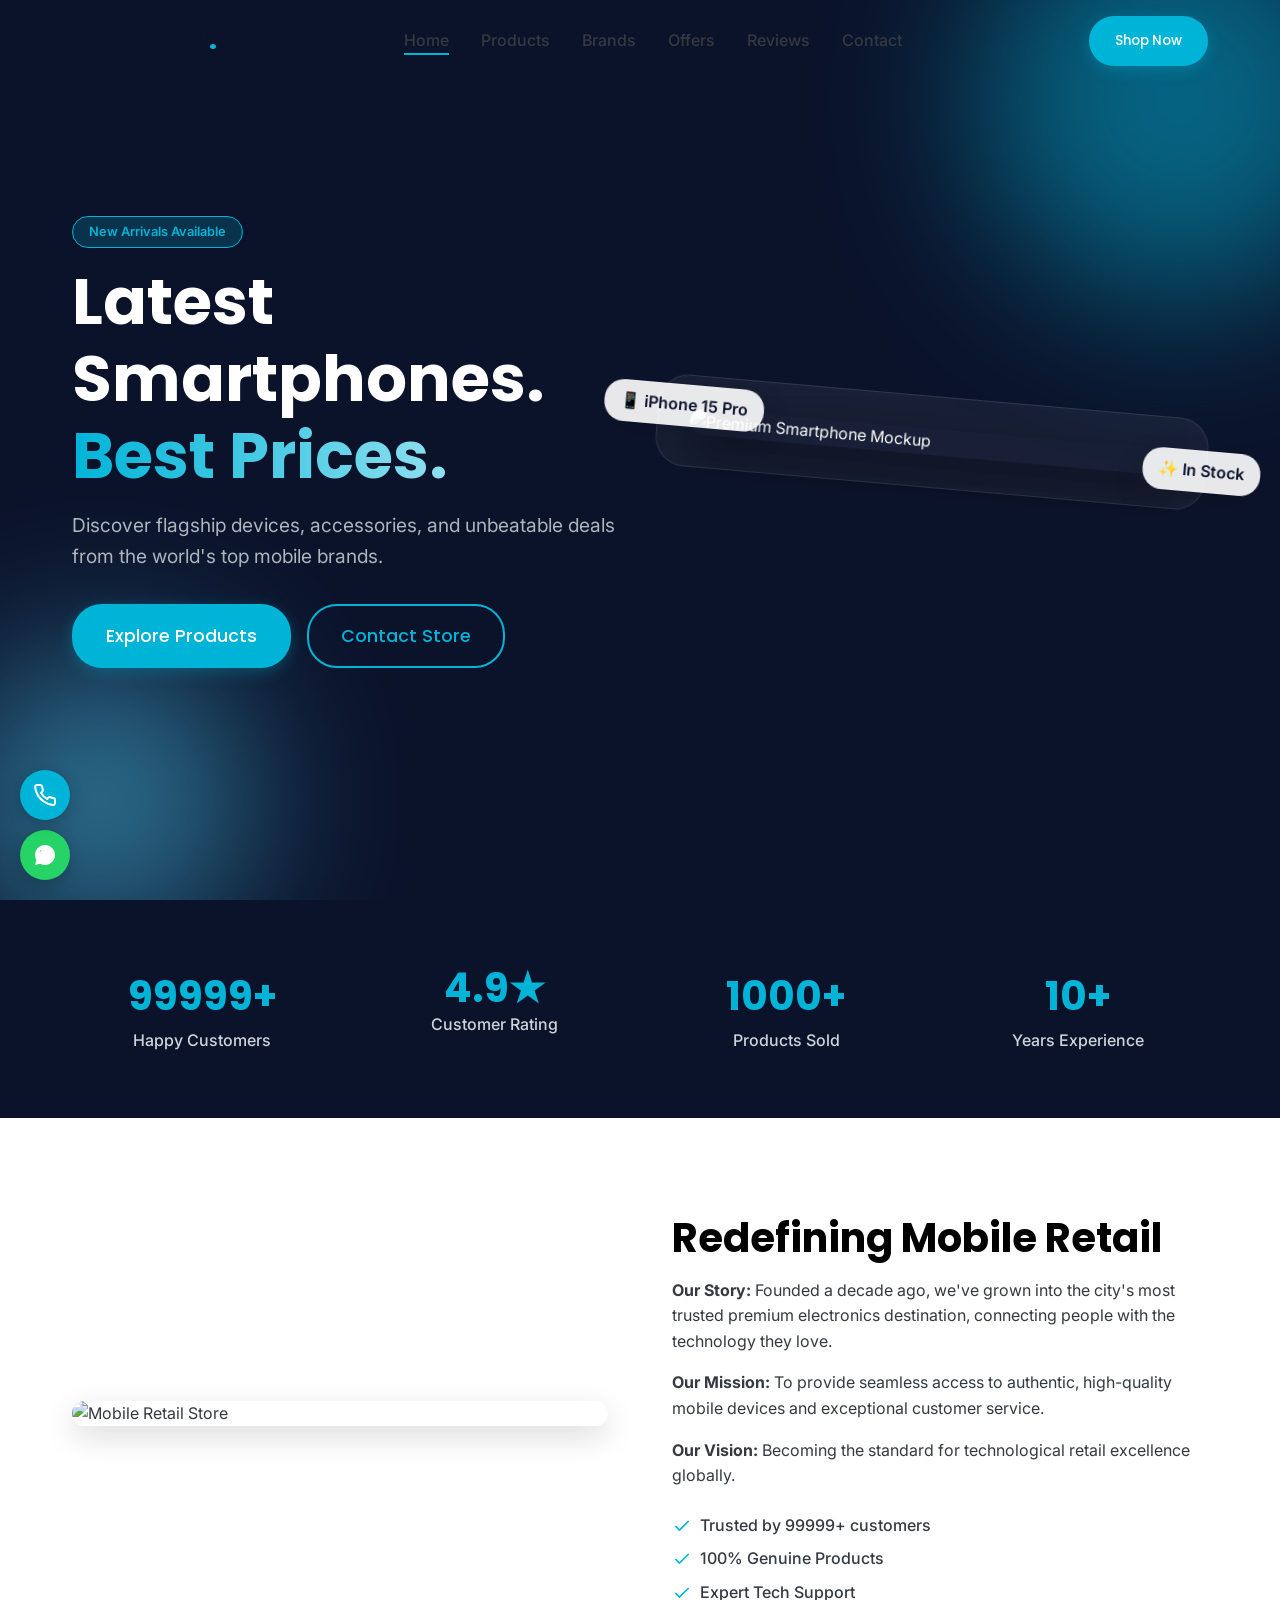
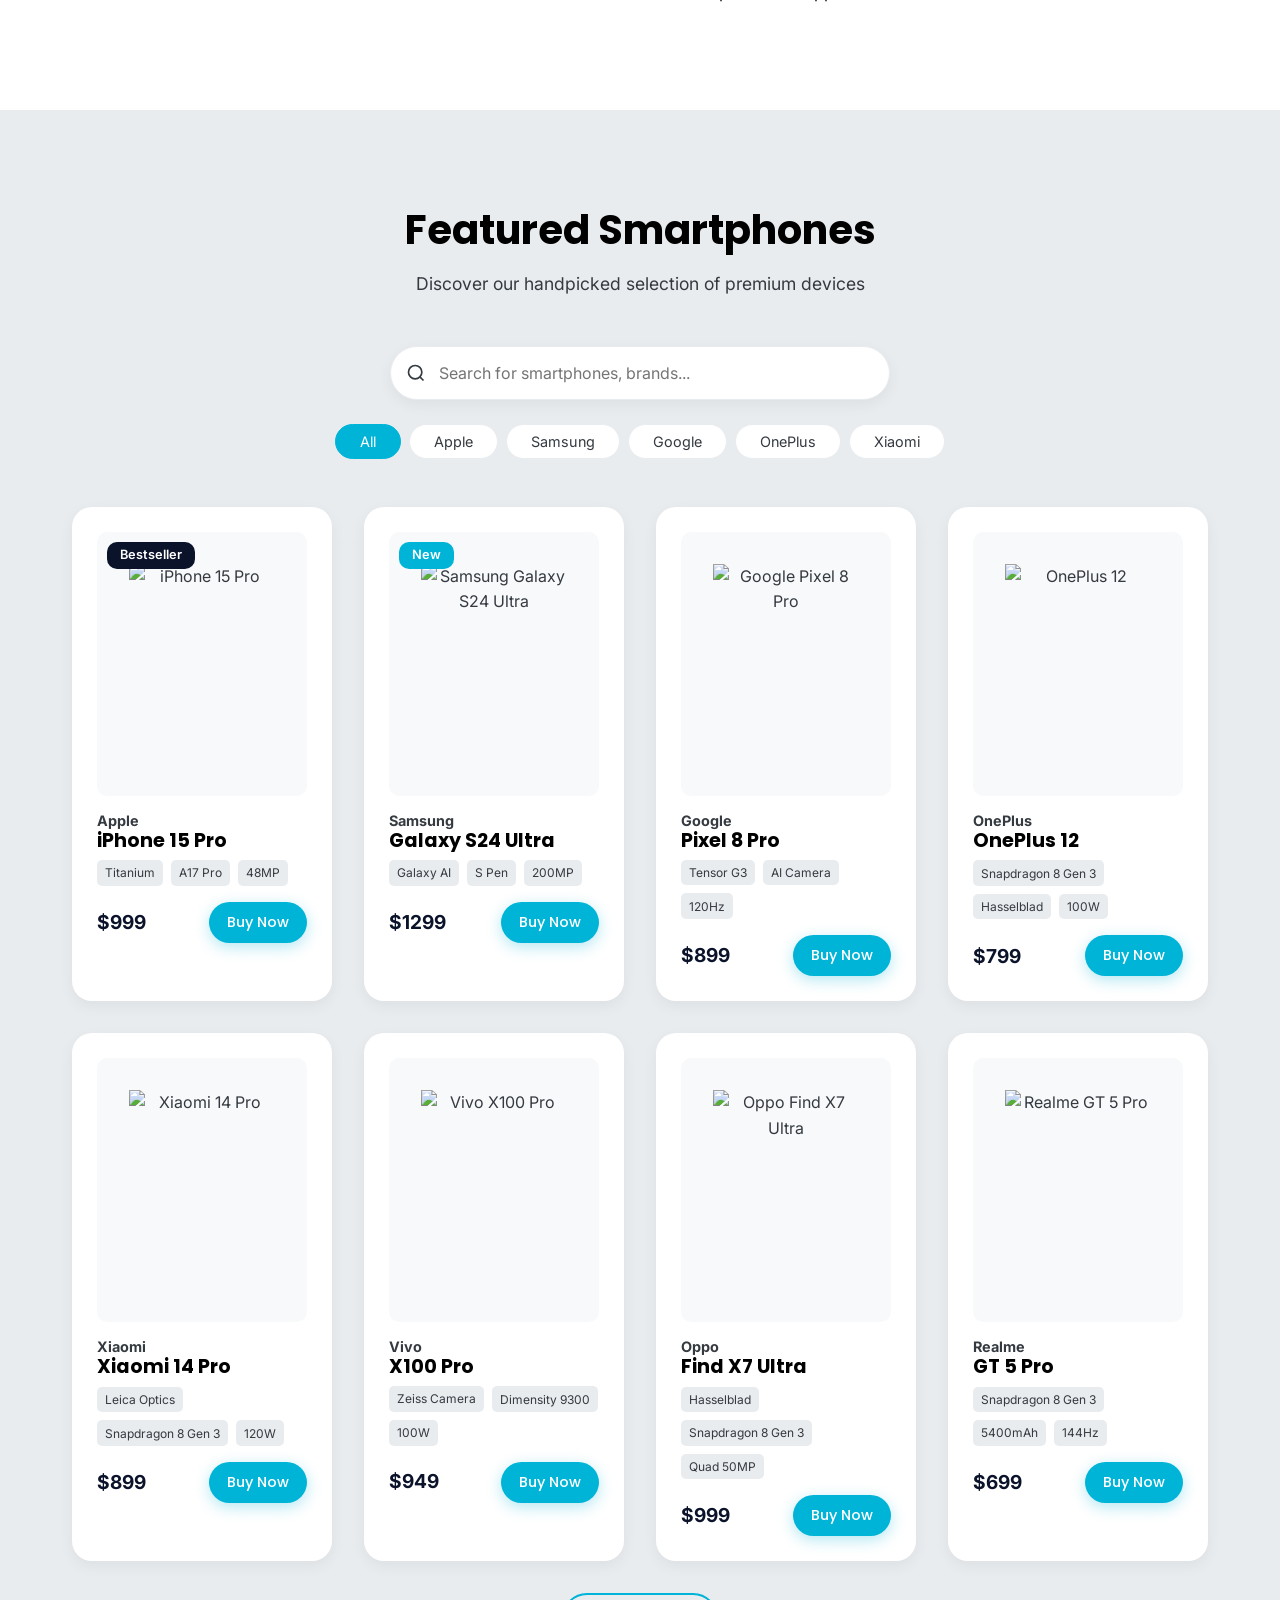
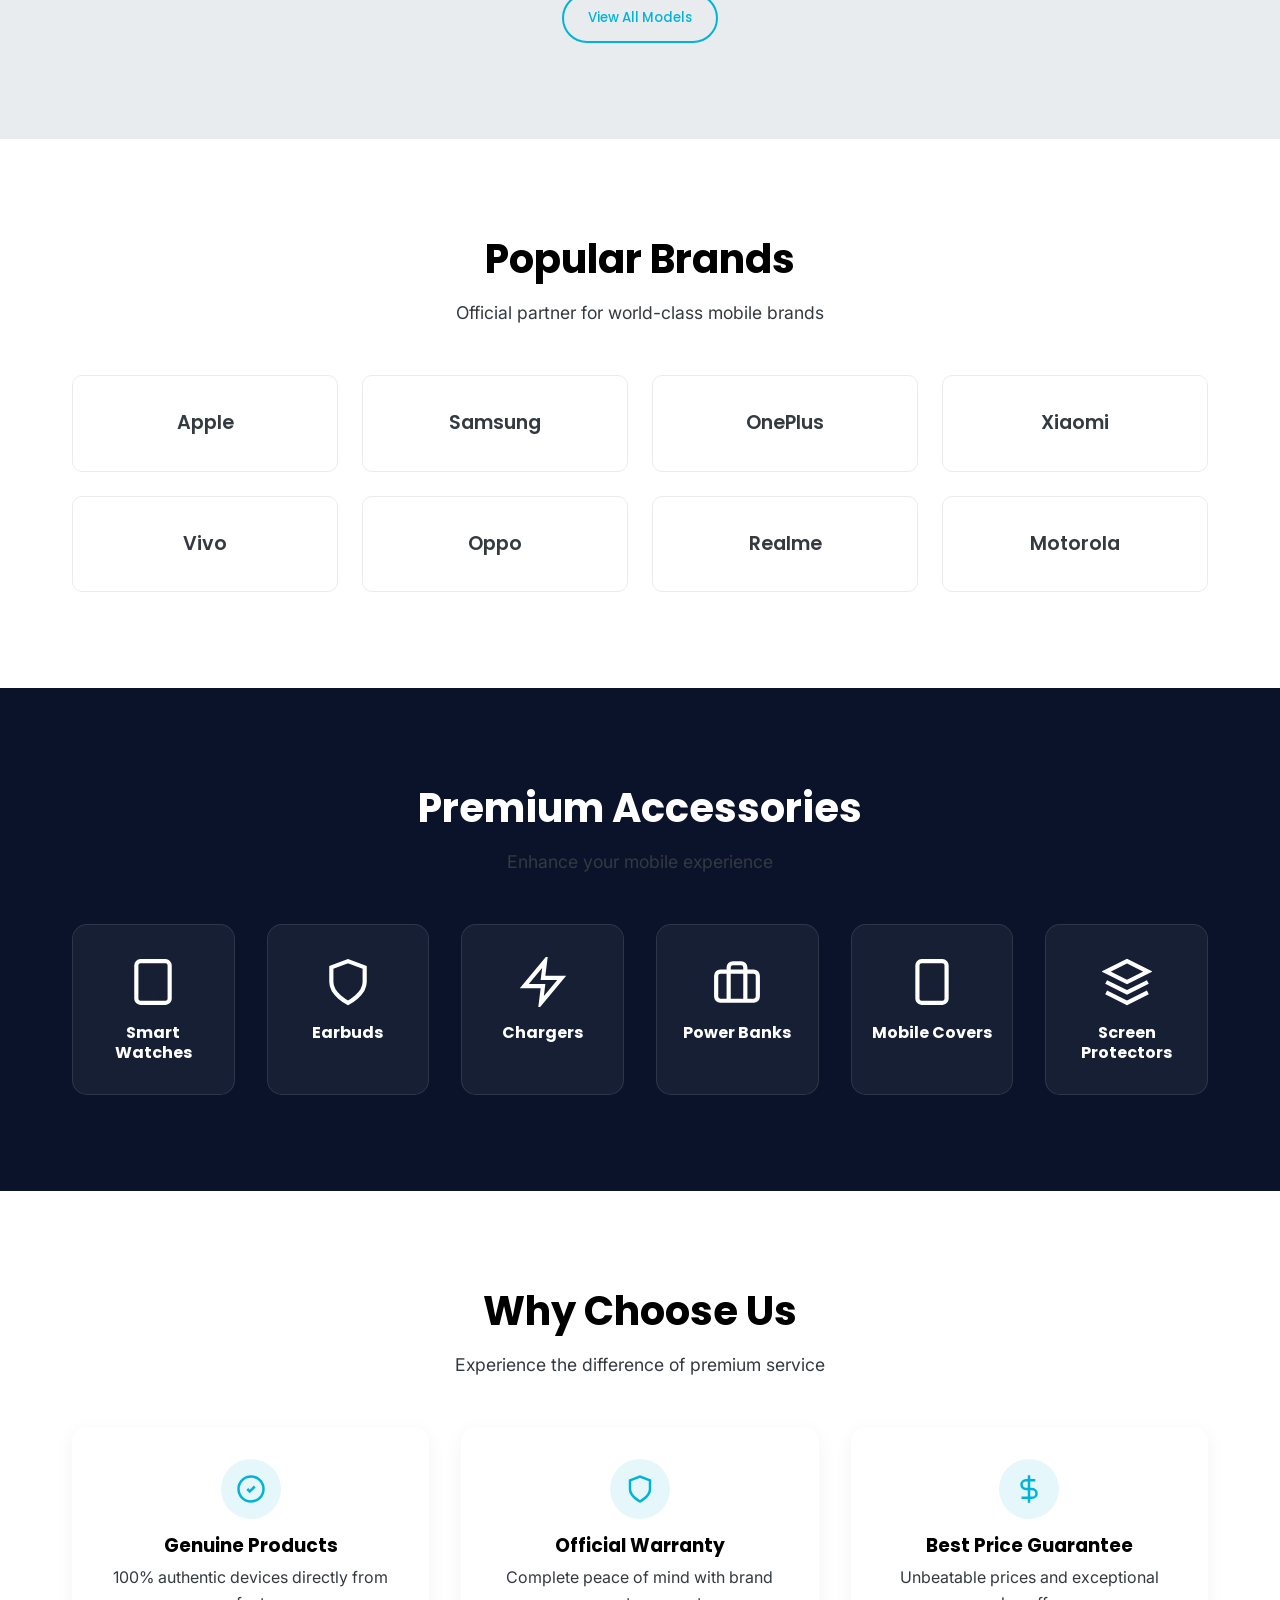
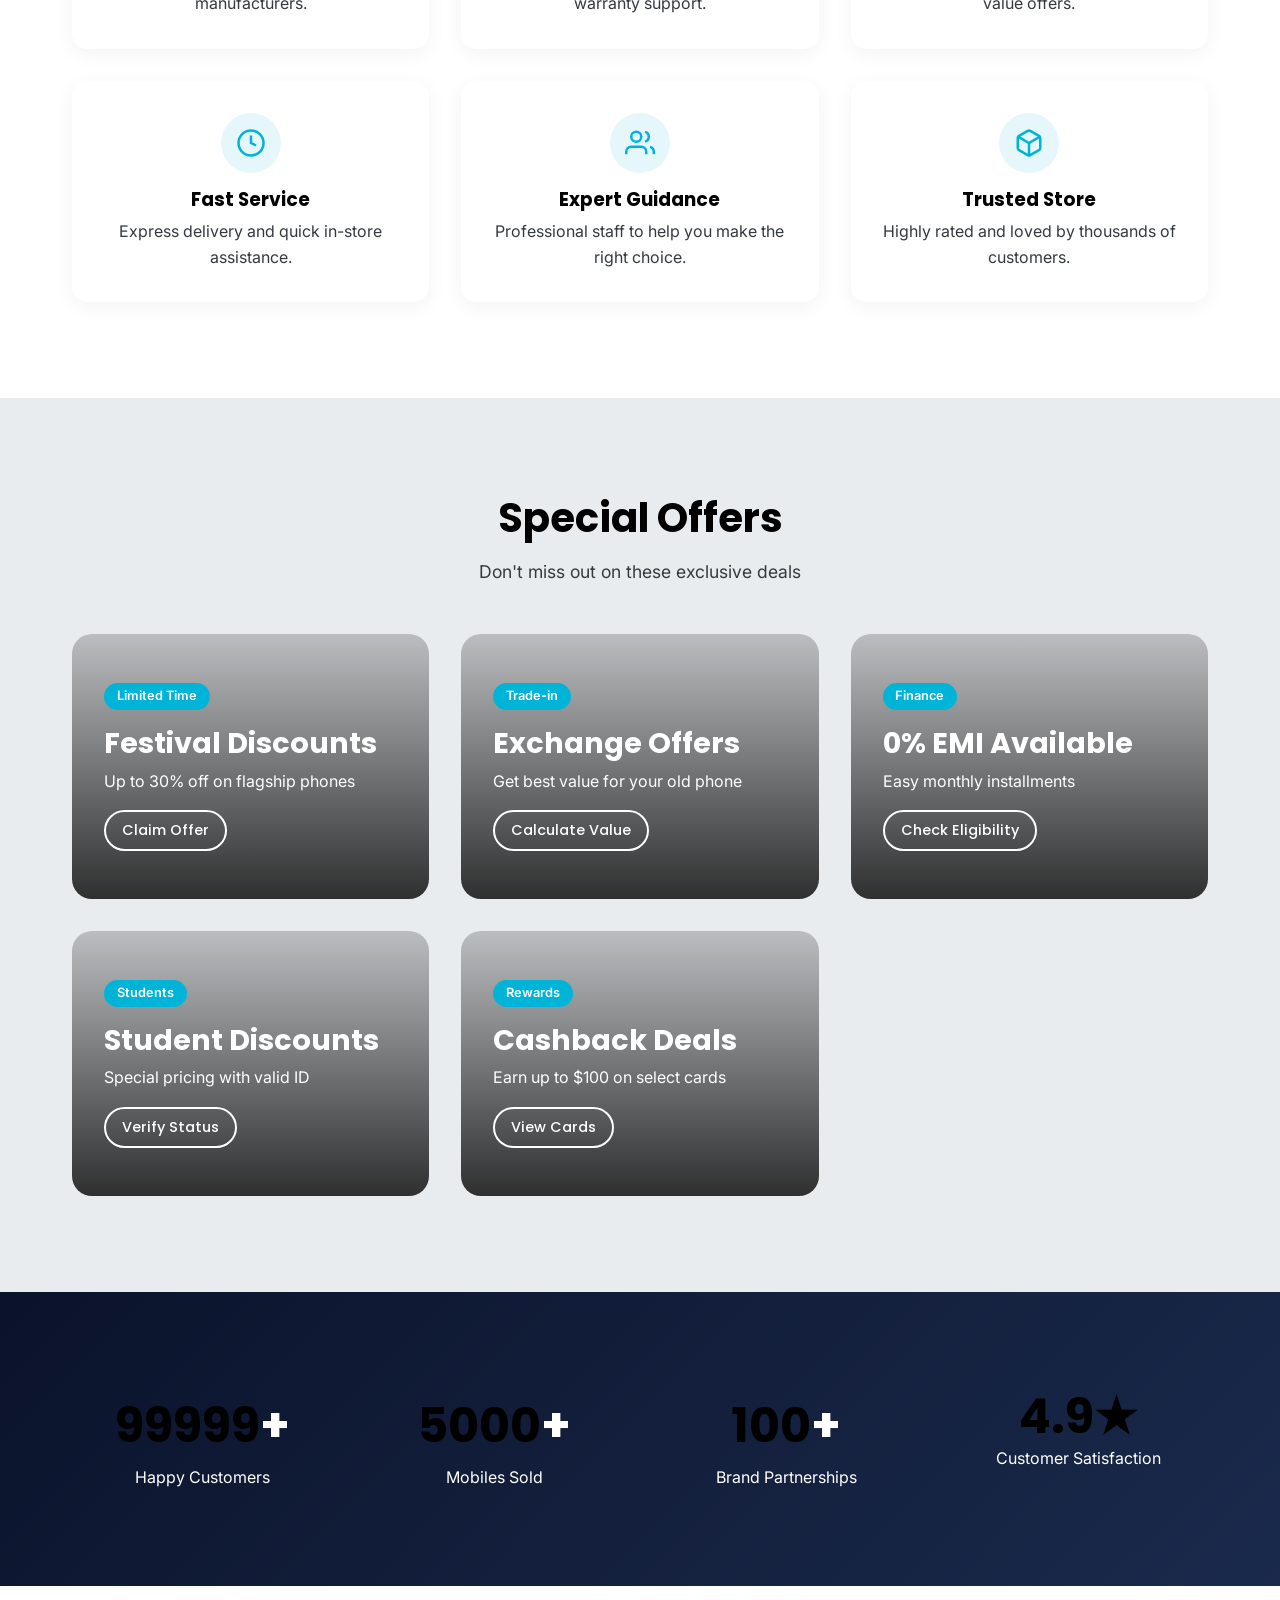
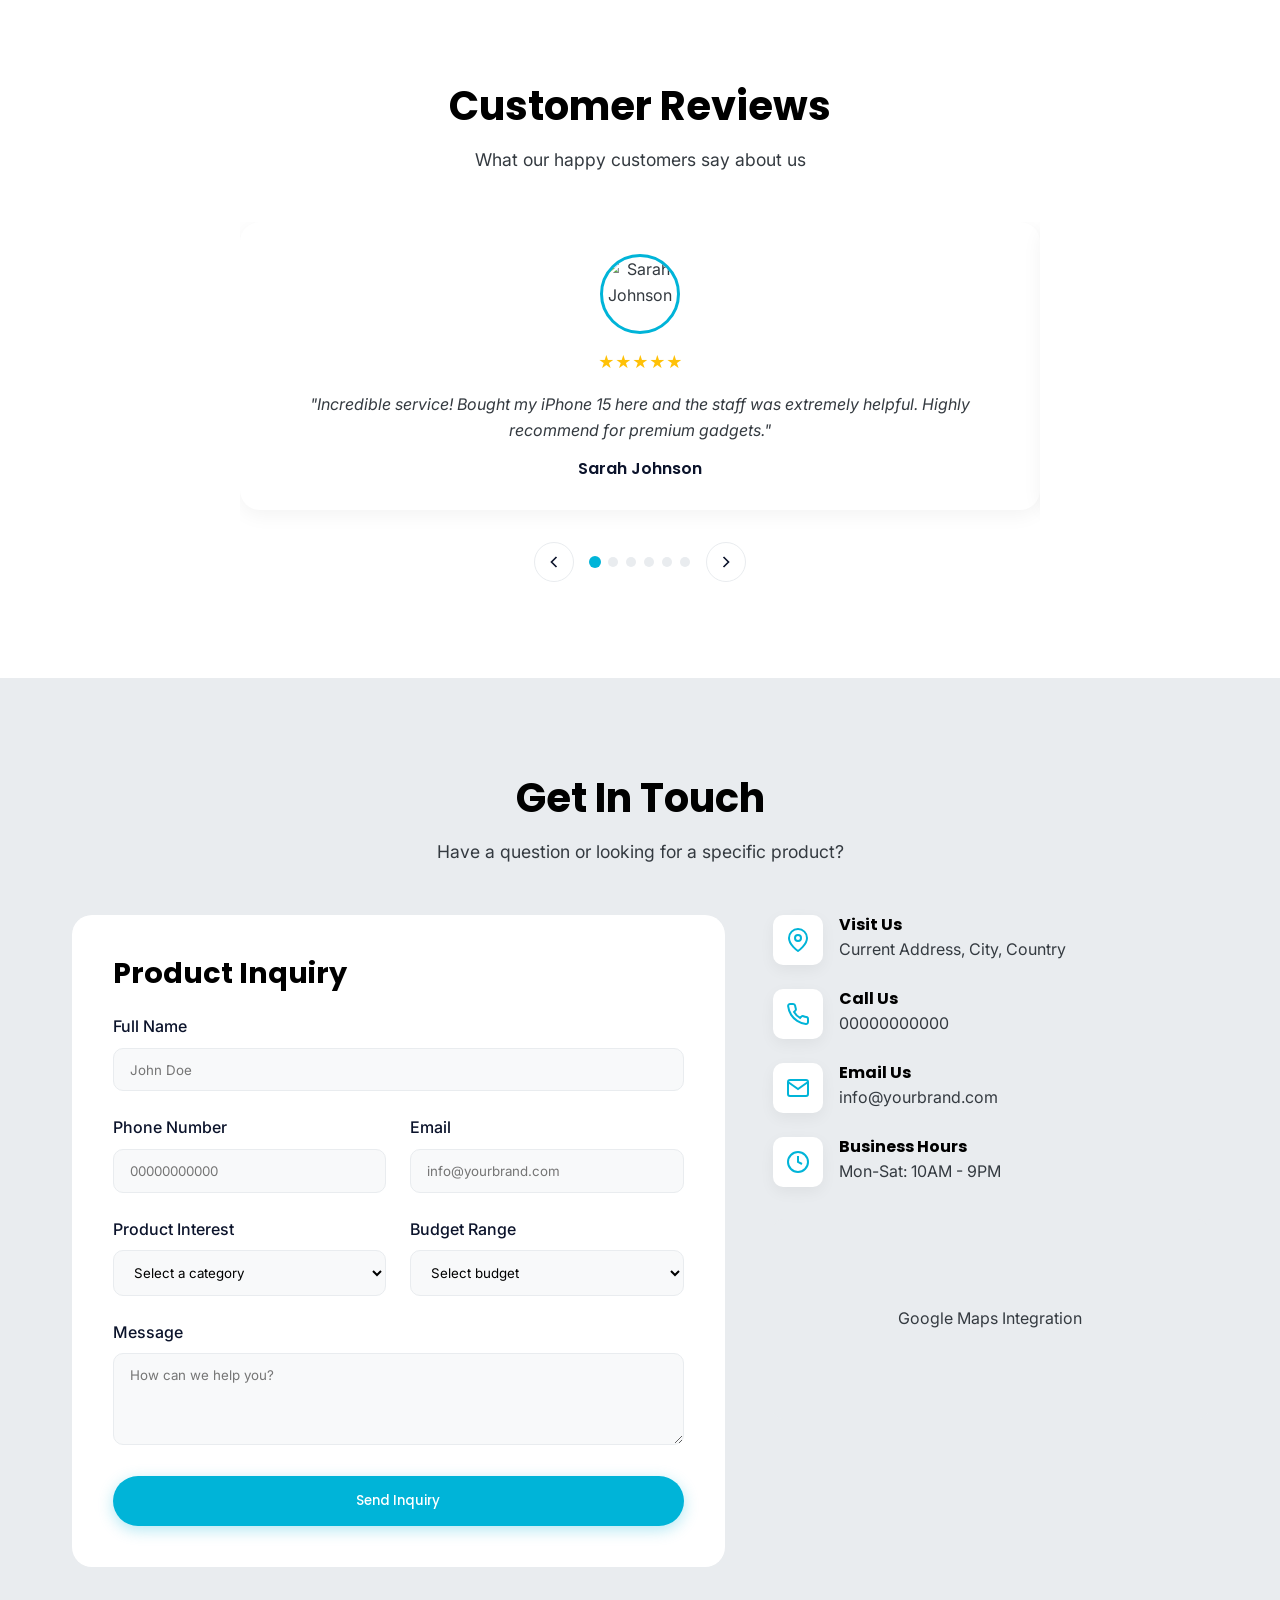
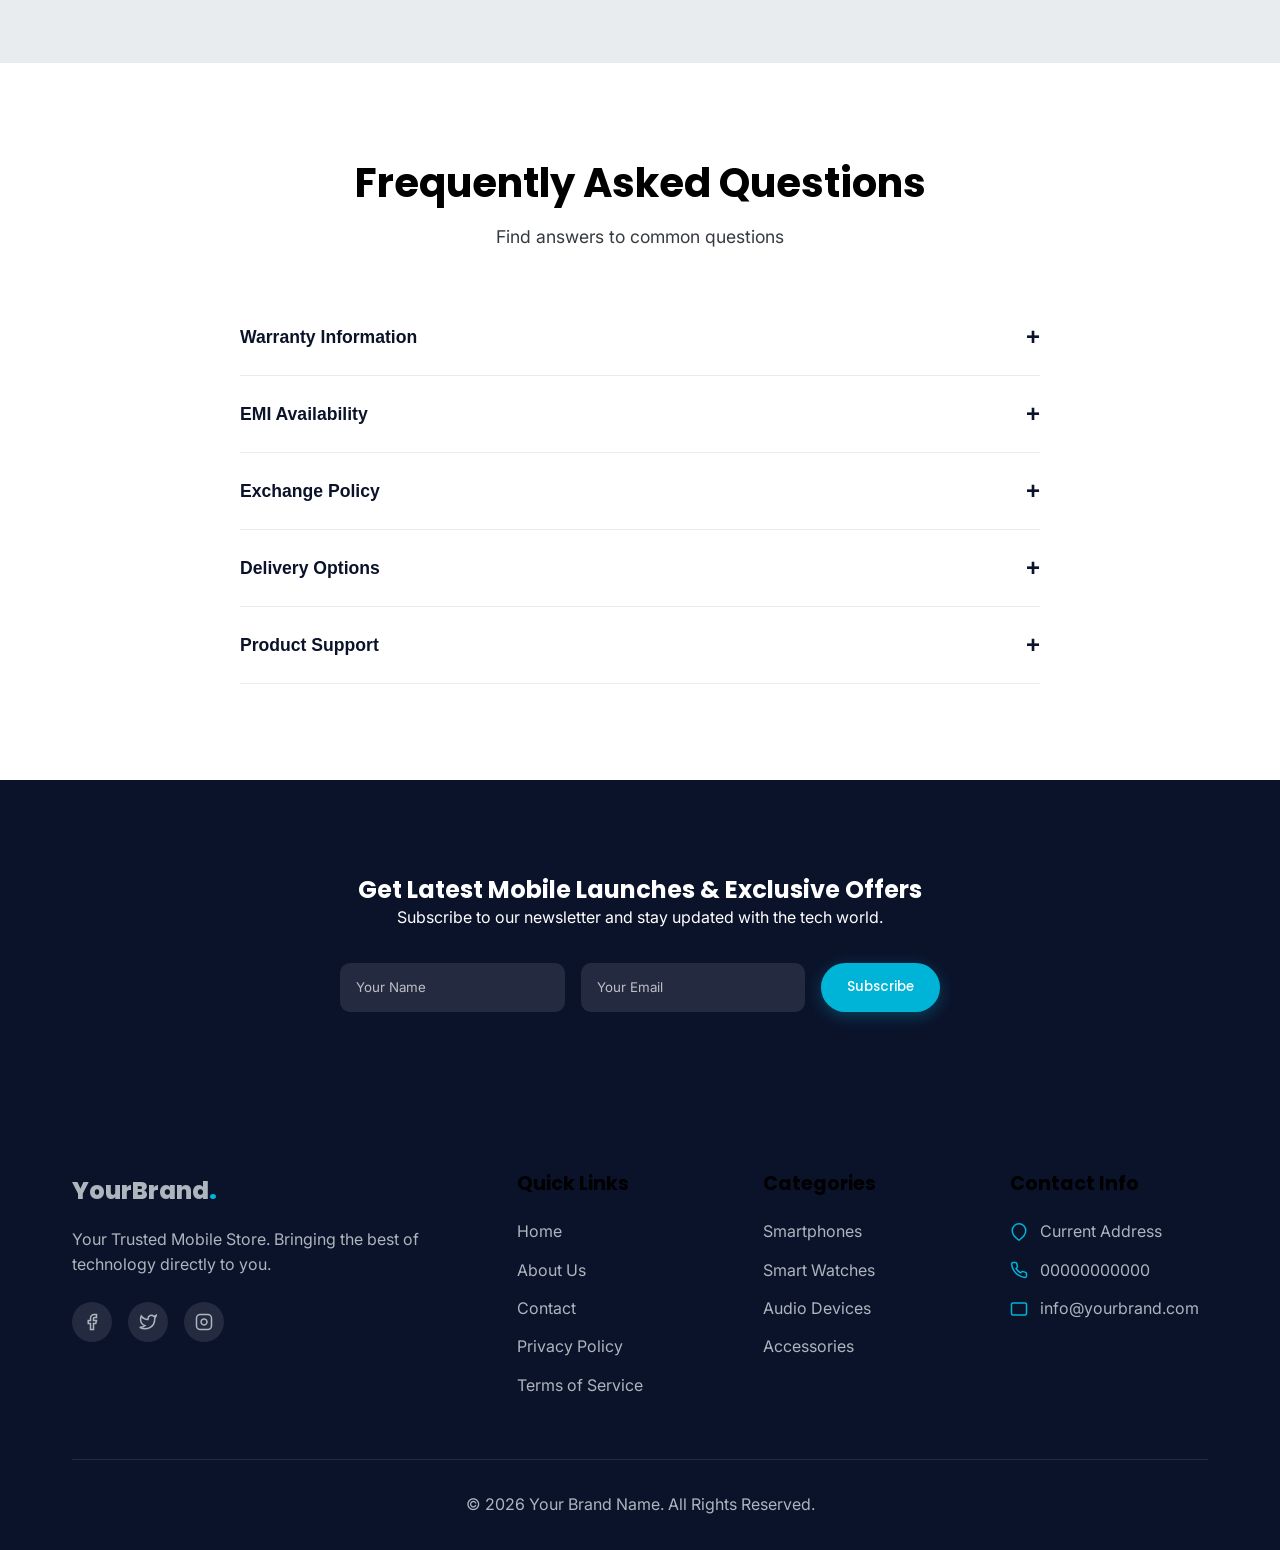
==== index.html @ 413c038c "feat: Add premium mobile shop landing page Created a fully responsive, premium-styled mobile shop la" ====
<!DOCTYPE html>
<html lang="en">
<head>
    <meta charset="UTF-8">
    <meta name="viewport" content="width=device-width, initial-scale=1.0">
    <title>Your Brand Name - Premium Mobile Shop</title>
    <meta name="description" content="Discover flagship devices, accessories, and unbeatable deals from the world's top mobile brands.">
    <link rel="preconnect" href="https://fonts.googleapis.com">
    <link rel="preconnect" href="https://fonts.gstatic.com" crossorigin>
    <link href="https://fonts.googleapis.com/css2?family=Inter:wght@300;400;500;600&family=Poppins:wght@400;500;600;700;800&display=swap" rel="stylesheet">
    <link rel="stylesheet" href="style.css">
</head>
<body>
    <!-- Loading Screen -->
    <div id="loading-screen" class="loading-screen">
        <div class="loader"></div>
        <h2>Your Brand Name</h2>
    </div>

    <!-- Scroll Progress Bar -->
    <div class="scroll-progress-container">
        <div id="scroll-progress" class="scroll-progress"></div>
    </div>

    <!-- Premium Navigation -->
    <header class="header" id="header">
        <nav class="navbar container">
            <a href="#" class="logo">YourBrand<span>.</span></a>
            <ul class="nav-links">
                <li><a href="#home" class="active">Home</a></li>
                <li><a href="#featured">Products</a></li>
                <li><a href="#brands">Brands</a></li>
                <li><a href="#offers">Offers</a></li>
                <li><a href="#reviews">Reviews</a></li>
                <li><a href="#contact">Contact</a></li>
            </ul>
            <div class="nav-actions">
                <button class="btn btn-primary" aria-label="Shop Now">Shop Now</button>
                <button class="mobile-menu-btn" aria-label="Toggle menu">
                    <svg width="24" height="24" viewBox="0 0 24 24" fill="none" stroke="currentColor" stroke-width="2"><line x1="3" y1="12" x2="21" y2="12"></line><line x1="3" y1="6" x2="21" y2="6"></line><line x1="3" y1="18" x2="21" y2="18"></line></svg>
                </button>
            </div>
        </nav>
    </header>

    <main>
        <!-- 2. Hero Section -->
        <section id="home" class="hero section">
            <div class="hero-bg">
                <div class="glow-element glow-1"></div>
                <div class="glow-element glow-2"></div>
            </div>
            <div class="container hero-container">
                <div class="hero-content reveal">
                    <span class="badge">New Arrivals Available</span>
                    <h1 class="hero-title">Latest Smartphones. <br><span class="text-gradient">Best Prices.</span></h1>
                    <p class="hero-subtitle">Discover flagship devices, accessories, and unbeatable deals from the world's top mobile brands.</p>
                    <div class="hero-buttons">
                        <a href="#featured" class="btn btn-primary btn-lg">Explore Products</a>
                        <a href="#contact" class="btn btn-outline btn-lg">Contact Store</a>
                    </div>
                </div>
                <div class="hero-image reveal delay-1">
                    <div class="glass-card mockup-card">
                        <img src="https://images.unsplash.com/photo-1511707171634-5f897ff02aa9?q=80&w=800&auto=format&fit=crop" alt="Premium Smartphone Mockup" class="mockup-img">
                        <div class="floating-badge badge-1">
                            <span>📱 iPhone 15 Pro</span>
                        </div>
                        <div class="floating-badge badge-2">
                            <span>✨ In Stock</span>
                        </div>
                    </div>
                </div>
            </div>
        </section>

        <!-- 3. Trust Section -->
        <section class="trust-section section bg-dark">
            <div class="container">
                <div class="trust-grid">
                    <div class="trust-item reveal">
                        <h3 class="counter" data-target="99999">0</h3><span>+</span>
                        <p>Happy Customers</p>
                    </div>
                    <div class="trust-item reveal delay-1">
                        <h3><span class="counter" data-target="4">0</span>.<span class="counter" data-target="9">0</span>★</h3>
                        <p>Customer Rating</p>
                    </div>
                    <div class="trust-item reveal delay-2">
                        <h3 class="counter" data-target="1000">0</h3><span>+</span>
                        <p>Products Sold</p>
                    </div>
                    <div class="trust-item reveal delay-3">
                        <h3 class="counter" data-target="10">0</h3><span>+</span>
                        <p>Years Experience</p>
                    </div>
                </div>
            </div>
        </section>

        <!-- 4. About Us Section -->
        <section id="about" class="about section">
            <div class="container about-container">
                <div class="about-image reveal">
                    <img src="https://images.unsplash.com/photo-1601784551446-20c9e07cdbc0?q=80&w=800&auto=format&fit=crop" alt="Mobile Retail Store" class="rounded-img shadow-lg">
                </div>
                <div class="about-content reveal delay-1">
                    <h2 class="section-title">Redefining Mobile Retail</h2>
                    <div class="about-text">
                        <p><strong>Our Story:</strong> Founded a decade ago, we've grown into the city's most trusted premium electronics destination, connecting people with the technology they love.</p>
                        <p><strong>Our Mission:</strong> To provide seamless access to authentic, high-quality mobile devices and exceptional customer service.</p>
                        <p><strong>Our Vision:</strong> Becoming the standard for technological retail excellence globally.</p>
                        <ul class="check-list">
                            <li><svg viewBox="0 0 24 24" fill="none" stroke="currentColor" stroke-width="2"><polyline points="20 6 9 17 4 12"></polyline></svg> Trusted by 99999+ customers</li>
                            <li><svg viewBox="0 0 24 24" fill="none" stroke="currentColor" stroke-width="2"><polyline points="20 6 9 17 4 12"></polyline></svg> 100% Genuine Products</li>
                            <li><svg viewBox="0 0 24 24" fill="none" stroke="currentColor" stroke-width="2"><polyline points="20 6 9 17 4 12"></polyline></svg> Expert Tech Support</li>
                        </ul>
                    </div>
                </div>
            </div>
        </section>

        <!-- 5. Featured Smartphones -->
        <section id="featured" class="featured section bg-light">
            <div class="container">
                <div class="section-header text-center reveal">
                    <h2 class="section-title">Featured Smartphones</h2>
                    <p class="section-subtitle">Discover our handpicked selection of premium devices</p>
                </div>

                <!-- Product Search and Filter UI -->
                <div class="product-controls reveal delay-1">
                    <div class="search-bar">
                        <input type="text" id="productSearch" placeholder="Search for smartphones, brands...">
                        <svg viewBox="0 0 24 24" fill="none" stroke="currentColor" stroke-width="2"><circle cx="11" cy="11" r="8"></circle><line x1="21" y1="21" x2="16.65" y2="16.65"></line></svg>
                    </div>
                    <div class="filter-ui">
                        <button class="filter-btn active" data-filter="all">All</button>
                        <button class="filter-btn" data-filter="apple">Apple</button>
                        <button class="filter-btn" data-filter="samsung">Samsung</button>
                        <button class="filter-btn" data-filter="google">Google</button>
                        <button class="filter-btn" data-filter="oneplus">OnePlus</button>
                        <button class="filter-btn" data-filter="xiaomi">Xiaomi</button>
                    </div>
                </div>

                <div class="product-grid" id="productGrid">
                    <!-- Product Card 1 -->
                    <div class="product-card glassmorphism reveal" data-brand="apple">
                        <div class="product-img-wrapper">
                            <img src="https://images.unsplash.com/photo-1632661674596-df8be070a5c5?q=80&w=400&auto=format&fit=crop" alt="iPhone 15 Pro" class="product-img">
                            <span class="product-badge">Bestseller</span>
                            <div class="product-actions">
                                <button class="btn-icon quick-view-btn" aria-label="Quick view" data-id="1">
                                    <svg viewBox="0 0 24 24" fill="none" stroke="currentColor" stroke-width="2"><circle cx="12" cy="12" r="10"></circle><path d="M12 16v-4"></path><path d="M12 8h.01"></path></svg>
                                </button>
                            </div>
                        </div>
                        <div class="product-info">
                            <h3 class="product-brand">Apple</h3>
                            <h4 class="product-name">iPhone 15 Pro</h4>
                            <div class="product-features">
                                <span>Titanium</span>
                                <span>A17 Pro</span>
                                <span>48MP</span>
                            </div>
                            <div class="product-price-row">
                                <span class="product-price">$999</span>
                                <button class="btn btn-sm btn-primary">Buy Now</button>
                            </div>
                        </div>
                    </div>
                    <!-- Product Card 2 -->
                    <div class="product-card glassmorphism reveal delay-1" data-brand="samsung">
                        <div class="product-img-wrapper">
                            <img src="https://images.unsplash.com/photo-1610945415295-d9bbf067e59c?q=80&w=400&auto=format&fit=crop" alt="Samsung Galaxy S24 Ultra" class="product-img">
                            <span class="product-badge text-accent">New</span>
                            <div class="product-actions">
                                <button class="btn-icon quick-view-btn" aria-label="Quick view" data-id="2">
                                    <svg viewBox="0 0 24 24" fill="none" stroke="currentColor" stroke-width="2"><circle cx="12" cy="12" r="10"></circle><path d="M12 16v-4"></path><path d="M12 8h.01"></path></svg>
                                </button>
                            </div>
                        </div>
                        <div class="product-info">
                            <h3 class="product-brand">Samsung</h3>
                            <h4 class="product-name">Galaxy S24 Ultra</h4>
                            <div class="product-features">
                                <span>Galaxy AI</span>
                                <span>S Pen</span>
                                <span>200MP</span>
                            </div>
                            <div class="product-price-row">
                                <span class="product-price">$1299</span>
                                <button class="btn btn-sm btn-primary">Buy Now</button>
                            </div>
                        </div>
                    </div>
                    <!-- Product Card 3 -->
                    <div class="product-card glassmorphism reveal delay-2" data-brand="google">
                        <div class="product-img-wrapper">
                            <img src="https://images.unsplash.com/photo-1598327105666-5b89351cb31b?q=80&w=400&auto=format&fit=crop" alt="Google Pixel 8 Pro" class="product-img">
                            <div class="product-actions">
                                <button class="btn-icon quick-view-btn" aria-label="Quick view" data-id="3">
                                    <svg viewBox="0 0 24 24" fill="none" stroke="currentColor" stroke-width="2"><circle cx="12" cy="12" r="10"></circle><path d="M12 16v-4"></path><path d="M12 8h.01"></path></svg>
                                </button>
                            </div>
                        </div>
                        <div class="product-info">
                            <h3 class="product-brand">Google</h3>
                            <h4 class="product-name">Pixel 8 Pro</h4>
                            <div class="product-features">
                                <span>Tensor G3</span>
                                <span>AI Camera</span>
                                <span>120Hz</span>
                            </div>
                            <div class="product-price-row">
                                <span class="product-price">$899</span>
                                <button class="btn btn-sm btn-primary">Buy Now</button>
                            </div>
                        </div>
                    </div>
                    <!-- Product Card 4 -->
                    <div class="product-card glassmorphism reveal delay-3" data-brand="oneplus">
                        <div class="product-img-wrapper">
                            <img src="https://images.unsplash.com/photo-1533228876829-65c94e7b5025?q=80&w=400&auto=format&fit=crop" alt="OnePlus 12" class="product-img">
                            <div class="product-actions">
                                <button class="btn-icon quick-view-btn" aria-label="Quick view" data-id="4">
                                    <svg viewBox="0 0 24 24" fill="none" stroke="currentColor" stroke-width="2"><circle cx="12" cy="12" r="10"></circle><path d="M12 16v-4"></path><path d="M12 8h.01"></path></svg>
                                </button>
                            </div>
                        </div>
                        <div class="product-info">
                            <h3 class="product-brand">OnePlus</h3>
                            <h4 class="product-name">OnePlus 12</h4>
                            <div class="product-features">
                                <span>Snapdragon 8 Gen 3</span>
                                <span>Hasselblad</span>
                                <span>100W</span>
                            </div>
                            <div class="product-price-row">
                                <span class="product-price">$799</span>
                                <button class="btn btn-sm btn-primary">Buy Now</button>
                            </div>
                        </div>
                    </div>
                    <!-- Product Card 5 -->
                    <div class="product-card glassmorphism reveal delay-1" data-brand="xiaomi">
                        <div class="product-img-wrapper">
                            <img src="https://images.unsplash.com/photo-1598327105666-5b89351cb31b?q=80&w=400&auto=format&fit=crop" alt="Xiaomi 14 Pro" class="product-img">
                            <div class="product-actions">
                                <button class="btn-icon quick-view-btn" aria-label="Quick view" data-id="5">
                                    <svg viewBox="0 0 24 24" fill="none" stroke="currentColor" stroke-width="2"><circle cx="12" cy="12" r="10"></circle><path d="M12 16v-4"></path><path d="M12 8h.01"></path></svg>
                                </button>
                            </div>
                        </div>
                        <div class="product-info">
                            <h3 class="product-brand">Xiaomi</h3>
                            <h4 class="product-name">Xiaomi 14 Pro</h4>
                            <div class="product-features">
                                <span>Leica Optics</span>
                                <span>Snapdragon 8 Gen 3</span>
                                <span>120W</span>
                            </div>
                            <div class="product-price-row">
                                <span class="product-price">$899</span>
                                <button class="btn btn-sm btn-primary">Buy Now</button>
                            </div>
                        </div>
                    </div>
                    <!-- Product Card 6 -->
                    <div class="product-card glassmorphism reveal delay-2" data-brand="vivo">
                        <div class="product-img-wrapper">
                            <img src="https://images.unsplash.com/photo-1533228876829-65c94e7b5025?q=80&w=400&auto=format&fit=crop" alt="Vivo X100 Pro" class="product-img">
                            <div class="product-actions">
                                <button class="btn-icon quick-view-btn" aria-label="Quick view" data-id="6">
                                    <svg viewBox="0 0 24 24" fill="none" stroke="currentColor" stroke-width="2"><circle cx="12" cy="12" r="10"></circle><path d="M12 16v-4"></path><path d="M12 8h.01"></path></svg>
                                </button>
                            </div>
                        </div>
                        <div class="product-info">
                            <h3 class="product-brand">Vivo</h3>
                            <h4 class="product-name">X100 Pro</h4>
                            <div class="product-features">
                                <span>Zeiss Camera</span>
                                <span>Dimensity 9300</span>
                                <span>100W</span>
                            </div>
                            <div class="product-price-row">
                                <span class="product-price">$949</span>
                                <button class="btn btn-sm btn-primary">Buy Now</button>
                            </div>
                        </div>
                    </div>
                    <!-- Product Card 7 -->
                    <div class="product-card glassmorphism reveal delay-3" data-brand="oppo">
                        <div class="product-img-wrapper">
                            <img src="https://images.unsplash.com/photo-1610945415295-d9bbf067e59c?q=80&w=400&auto=format&fit=crop" alt="Oppo Find X7 Ultra" class="product-img">
                            <div class="product-actions">
                                <button class="btn-icon quick-view-btn" aria-label="Quick view" data-id="7">
                                    <svg viewBox="0 0 24 24" fill="none" stroke="currentColor" stroke-width="2"><circle cx="12" cy="12" r="10"></circle><path d="M12 16v-4"></path><path d="M12 8h.01"></path></svg>
                                </button>
                            </div>
                        </div>
                        <div class="product-info">
                            <h3 class="product-brand">Oppo</h3>
                            <h4 class="product-name">Find X7 Ultra</h4>
                            <div class="product-features">
                                <span>Hasselblad</span>
                                <span>Snapdragon 8 Gen 3</span>
                                <span>Quad 50MP</span>
                            </div>
                            <div class="product-price-row">
                                <span class="product-price">$999</span>
                                <button class="btn btn-sm btn-primary">Buy Now</button>
                            </div>
                        </div>
                    </div>
                    <!-- Product Card 8 -->
                    <div class="product-card glassmorphism reveal" data-brand="realme">
                        <div class="product-img-wrapper">
                            <img src="https://images.unsplash.com/photo-1632661674596-df8be070a5c5?q=80&w=400&auto=format&fit=crop" alt="Realme GT 5 Pro" class="product-img">
                            <div class="product-actions">
                                <button class="btn-icon quick-view-btn" aria-label="Quick view" data-id="8">
                                    <svg viewBox="0 0 24 24" fill="none" stroke="currentColor" stroke-width="2"><circle cx="12" cy="12" r="10"></circle><path d="M12 16v-4"></path><path d="M12 8h.01"></path></svg>
                                </button>
                            </div>
                        </div>
                        <div class="product-info">
                            <h3 class="product-brand">Realme</h3>
                            <h4 class="product-name">GT 5 Pro</h4>
                            <div class="product-features">
                                <span>Snapdragon 8 Gen 3</span>
                                <span>5400mAh</span>
                                <span>144Hz</span>
                            </div>
                            <div class="product-price-row">
                                <span class="product-price">$699</span>
                                <button class="btn btn-sm btn-primary">Buy Now</button>
                            </div>
                        </div>
                    </div>
                </div>
                <div class="text-center mt-4 reveal">
                    <button class="btn btn-outline">View All Models</button>
                </div>
            </div>
        </section>

        <!-- 6. Popular Brands Section -->
        <section id="brands" class="brands section">
            <div class="container">
                <div class="section-header text-center reveal">
                    <h2 class="section-title">Popular Brands</h2>
                    <p class="section-subtitle">Official partner for world-class mobile brands</p>
                </div>
                <div class="brands-grid">
                    <div class="brand-card reveal">Apple</div>
                    <div class="brand-card reveal delay-1">Samsung</div>
                    <div class="brand-card reveal delay-2">OnePlus</div>
                    <div class="brand-card reveal delay-3">Xiaomi</div>
                    <div class="brand-card reveal">Vivo</div>
                    <div class="brand-card reveal delay-1">Oppo</div>
                    <div class="brand-card reveal delay-2">Realme</div>
                    <div class="brand-card reveal delay-3">Motorola</div>
                </div>
            </div>
        </section>

        <!-- 7. Accessories Section -->
        <section class="accessories section bg-dark text-white">
            <div class="container">
                <div class="section-header text-center reveal">
                    <h2 class="section-title text-white">Premium Accessories</h2>
                    <p class="section-subtitle">Enhance your mobile experience</p>
                </div>
                <div class="acc-grid">
                    <div class="acc-card reveal">
                        <div class="acc-icon"><svg viewBox="0 0 24 24" fill="none" stroke="currentColor" stroke-width="2"><rect x="4" y="2" width="16" height="20" rx="2" ry="2"></rect><line x1="12" y1="18" x2="12.01" y2="18"></line></svg></div>
                        <h3>Smart Watches</h3>
                    </div>
                    <div class="acc-card reveal delay-1">
                        <div class="acc-icon"><svg viewBox="0 0 24 24" fill="none" stroke="currentColor" stroke-width="2"><path d="M12 22s8-4 8-10V5l-8-3-8 3v7c0 6 8 10 8 10z"></path></svg></div>
                        <h3>Earbuds</h3>
                    </div>
                    <div class="acc-card reveal delay-2">
                        <div class="acc-icon"><svg viewBox="0 0 24 24" fill="none" stroke="currentColor" stroke-width="2"><path d="M13 2L3 14h9l-1 8 10-12h-9l1-8z"></path></svg></div>
                        <h3>Chargers</h3>
                    </div>
                    <div class="acc-card reveal delay-3">
                        <div class="acc-icon"><svg viewBox="0 0 24 24" fill="none" stroke="currentColor" stroke-width="2"><rect x="2" y="7" width="20" height="14" rx="2" ry="2"></rect><path d="M16 21V5a2 2 0 0 0-2-2h-4a2 2 0 0 0-2 2v16"></path></svg></div>
                        <h3>Power Banks</h3>
                    </div>
                    <div class="acc-card reveal">
                        <div class="acc-icon"><svg viewBox="0 0 24 24" fill="none" stroke="currentColor" stroke-width="2"><rect x="5" y="2" width="14" height="20" rx="2" ry="2"></rect></svg></div>
                        <h3>Mobile Covers</h3>
                    </div>
                    <div class="acc-card reveal delay-1">
                        <div class="acc-icon"><svg viewBox="0 0 24 24" fill="none" stroke="currentColor" stroke-width="2"><polygon points="12 2 2 7 12 12 22 7 12 2"></polygon><polyline points="2 17 12 22 22 17"></polyline><polyline points="2 12 12 17 22 12"></polyline></svg></div>
                        <h3>Screen Protectors</h3>
                    </div>
                </div>
            </div>
        </section>

        <!-- 8. Why Choose Us -->
        <section class="features section">
            <div class="container">
                <div class="section-header text-center reveal">
                    <h2 class="section-title">Why Choose Us</h2>
                    <p class="section-subtitle">Experience the difference of premium service</p>
                </div>
                <div class="features-grid">
                    <div class="feature-card reveal">
                        <div class="feature-icon"><svg viewBox="0 0 24 24" fill="none" stroke="currentColor" stroke-width="2"><circle cx="12" cy="12" r="10"></circle><path d="M9 12l2 2 4-4"></path></svg></div>
                        <h3>Genuine Products</h3>
                        <p>100% authentic devices directly from manufacturers.</p>
                    </div>
                    <div class="feature-card reveal delay-1">
                        <div class="feature-icon"><svg viewBox="0 0 24 24" fill="none" stroke="currentColor" stroke-width="2"><path d="M12 22s8-4 8-10V5l-8-3-8 3v7c0 6 8 10 8 10z"></path></svg></div>
                        <h3>Official Warranty</h3>
                        <p>Complete peace of mind with brand warranty support.</p>
                    </div>
                    <div class="feature-card reveal delay-2">
                        <div class="feature-icon"><svg viewBox="0 0 24 24" fill="none" stroke="currentColor" stroke-width="2"><line x1="12" y1="1" x2="12" y2="23"></line><path d="M17 5H9.5a3.5 3.5 0 0 0 0 7h5a3.5 3.5 0 0 1 0 7H6"></path></svg></div>
                        <h3>Best Price Guarantee</h3>
                        <p>Unbeatable prices and exceptional value offers.</p>
                    </div>
                    <div class="feature-card reveal">
                        <div class="feature-icon"><svg viewBox="0 0 24 24" fill="none" stroke="currentColor" stroke-width="2"><circle cx="12" cy="12" r="10"></circle><polyline points="12 6 12 12 16 14"></polyline></svg></div>
                        <h3>Fast Service</h3>
                        <p>Express delivery and quick in-store assistance.</p>
                    </div>
                    <div class="feature-card reveal delay-1">
                        <div class="feature-icon"><svg viewBox="0 0 24 24" fill="none" stroke="currentColor" stroke-width="2"><path d="M17 21v-2a4 4 0 0 0-4-4H5a4 4 0 0 0-4 4v2"></path><circle cx="9" cy="7" r="4"></circle><path d="M23 21v-2a4 4 0 0 0-3-3.87"></path><path d="M16 3.13a4 4 0 0 1 0 7.75"></path></svg></div>
                        <h3>Expert Guidance</h3>
                        <p>Professional staff to help you make the right choice.</p>
                    </div>
                    <div class="feature-card reveal delay-2">
                        <div class="feature-icon"><svg viewBox="0 0 24 24" fill="none" stroke="currentColor" stroke-width="2"><path d="M21 16V8a2 2 0 0 0-1-1.73l-7-4a2 2 0 0 0-2 0l-7 4A2 2 0 0 0 3 8v8a2 2 0 0 0 1 1.73l7 4a2 2 0 0 0 2 0l7-4A2 2 0 0 0 21 16z"></path><polyline points="3.27 6.96 12 12.01 20.73 6.96"></polyline><line x1="12" y1="22.08" x2="12" y2="12"></line></svg></div>
                        <h3>Trusted Store</h3>
                        <p>Highly rated and loved by thousands of customers.</p>
                    </div>
                </div>
            </div>
        </section>

        <!-- 9. Special Offers Section -->
        <section id="offers" class="offers section bg-light">
            <div class="container">
                <div class="section-header text-center reveal">
                    <h2 class="section-title">Special Offers</h2>
                    <p class="section-subtitle">Don't miss out on these exclusive deals</p>
                </div>
                <div class="offers-grid">
                    <div class="offer-card banner-1 reveal">
                        <div class="offer-content">
                            <span class="offer-tag">Limited Time</span>
                            <h3>Festival Discounts</h3>
                            <p>Up to 30% off on flagship phones</p>
                            <button class="btn btn-sm btn-outline-light mt-2">Claim Offer</button>
                        </div>
                    </div>
                    <div class="offer-card banner-2 reveal delay-1">
                        <div class="offer-content">
                            <span class="offer-tag">Trade-in</span>
                            <h3>Exchange Offers</h3>
                            <p>Get best value for your old phone</p>
                            <button class="btn btn-sm btn-outline-light mt-2">Calculate Value</button>
                        </div>
                    </div>
                    <div class="offer-card banner-3 reveal delay-2">
                        <div class="offer-content">
                            <span class="offer-tag">Finance</span>
                            <h3>0% EMI Available</h3>
                            <p>Easy monthly installments</p>
                            <button class="btn btn-sm btn-outline-light mt-2">Check Eligibility</button>
                        </div>
                    </div>
                    <div class="offer-card banner-4 reveal">
                        <div class="offer-content">
                            <span class="offer-tag">Students</span>
                            <h3>Student Discounts</h3>
                            <p>Special pricing with valid ID</p>
                            <button class="btn btn-sm btn-outline-light mt-2">Verify Status</button>
                        </div>
                    </div>
                    <div class="offer-card banner-5 reveal delay-1">
                        <div class="offer-content">
                            <span class="offer-tag">Rewards</span>
                            <h3>Cashback Deals</h3>
                            <p>Earn up to $100 on select cards</p>
                            <button class="btn btn-sm btn-outline-light mt-2">View Cards</button>
                        </div>
                    </div>
                </div>
            </div>
        </section>

        <!-- 10. Statistics Section -->
        <section class="stats section bg-gradient text-white text-center">
            <div class="container">
                <div class="stats-grid">
                    <div class="stat-item reveal">
                        <h2 class="counter" data-target="99999">0</h2><span>+</span>
                        <p>Happy Customers</p>
                    </div>
                    <div class="stat-item reveal delay-1">
                        <h2 class="counter" data-target="5000">0</h2><span>+</span>
                        <p>Mobiles Sold</p>
                    </div>
                    <div class="stat-item reveal delay-2">
                        <h2 class="counter" data-target="100">0</h2><span>+</span>
                        <p>Brand Partnerships</p>
                    </div>
                    <div class="stat-item reveal delay-3">
                        <h2><span class="counter" data-target="4">0</span>.<span class="counter" data-target="9">0</span>★</h2>
                        <p>Customer Satisfaction</p>
                    </div>
                </div>
            </div>
        </section>

        <!-- 11. Customer Reviews -->
        <section id="reviews" class="reviews section">
            <div class="container">
                <div class="section-header text-center reveal">
                    <h2 class="section-title">Customer Reviews</h2>
                    <p class="section-subtitle">What our happy customers say about us</p>
                </div>
                <div class="review-slider-container reveal">
                    <div class="review-slider" id="reviewSlider">
                        <!-- Review cards will be generated by JS -->
                    </div>
                    <div class="slider-controls">
                        <button class="slider-btn prev-btn" aria-label="Previous review">
                            <svg viewBox="0 0 24 24" fill="none" stroke="currentColor" stroke-width="2"><polyline points="15 18 9 12 15 6"></polyline></svg>
                        </button>
                        <div class="slider-dots" id="sliderDots"></div>
                        <button class="slider-btn next-btn" aria-label="Next review">
                            <svg viewBox="0 0 24 24" fill="none" stroke="currentColor" stroke-width="2"><polyline points="9 18 15 12 9 6"></polyline></svg>
                        </button>
                    </div>
                </div>
            </div>
        </section>

        <!-- 12. Product Inquiry Form & 14. Contact Section -->
        <section id="contact" class="contact section bg-light">
            <div class="container">
                <div class="section-header text-center reveal">
                    <h2 class="section-title">Get In Touch</h2>
                    <p class="section-subtitle">Have a question or looking for a specific product?</p>
                </div>
                <div class="contact-grid">
                    <!-- Inquiry Form -->
                    <div class="inquiry-form-container glass-card reveal">
                        <h3>Product Inquiry</h3>
                        <form id="inquiryForm" class="inquiry-form">
                            <div class="form-group">
                                <label for="fullName">Full Name</label>
                                <input type="text" id="fullName" required placeholder="John Doe">
                            </div>
                            <div class="form-row">
                                <div class="form-group">
                                    <label for="phone">Phone Number</label>
                                    <input type="tel" id="phone" required placeholder="00000000000">
                                </div>
                                <div class="form-group">
                                    <label for="email">Email</label>
                                    <input type="email" id="email" required placeholder="info@yourbrand.com">
                                </div>
                            </div>
                            <div class="form-row">
                                <div class="form-group">
                                    <label for="product">Product Interest</label>
                                    <select id="product" required>
                                        <option value="" disabled selected>Select a category</option>
                                        <option value="smartphone">Smartphones</option>
                                        <option value="accessories">Accessories</option>
                                        <option value="repair">Repair Service</option>
                                        <option value="other">Other</option>
                                    </select>
                                </div>
                                <div class="form-group">
                                    <label for="budget">Budget Range</label>
                                    <select id="budget">
                                        <option value="" disabled selected>Select budget</option>
                                        <option value="low">Under $500</option>
                                        <option value="mid">$500 - $1000</option>
                                        <option value="high">$1000+</option>
                                    </select>
                                </div>
                            </div>
                            <div class="form-group">
                                <label for="message">Message</label>
                                <textarea id="message" rows="4" required placeholder="How can we help you?"></textarea>
                            </div>
                            <button type="submit" class="btn btn-primary btn-block">Send Inquiry</button>
                        </form>
                        <div id="formSuccess" class="form-success hidden">
                            <svg viewBox="0 0 24 24" fill="none" stroke="currentColor" stroke-width="2"><path d="M22 11.08V12a10 10 0 1 1-5.93-9.14"></path><polyline points="22 4 12 14.01 9 11.01"></polyline></svg>
                            <p>Thank you! Your inquiry has been sent.</p>
                        </div>
                    </div>

                    <!-- Contact Info -->
                    <div class="contact-info reveal delay-1">
                        <div class="info-card">
                            <div class="info-icon"><svg viewBox="0 0 24 24" fill="none" stroke="currentColor" stroke-width="2"><path d="M21 10c0 7-9 13-9 13s-9-6-9-13a9 9 0 0 1 18 0z"></path><circle cx="12" cy="10" r="3"></circle></svg></div>
                            <div class="info-text">
                                <h4>Visit Us</h4>
                                <p>Current Address, City, Country</p>
                            </div>
                        </div>
                        <div class="info-card">
                            <div class="info-icon"><svg viewBox="0 0 24 24" fill="none" stroke="currentColor" stroke-width="2"><path d="M22 16.92v3a2 2 0 0 1-2.18 2 19.79 19.79 0 0 1-8.63-3.07 19.5 19.5 0 0 1-6-6 19.79 19.79 0 0 1-3.07-8.67A2 2 0 0 1 4.11 2h3a2 2 0 0 1 2 1.72 12.84 12.84 0 0 0 .7 2.81 2 2 0 0 1-.45 2.11L8.09 9.91a16 16 0 0 0 6 6l1.27-1.27a2 2 0 0 1 2.11-.45 12.84 12.84 0 0 0 2.81.7A2 2 0 0 1 22 16.92z"></path></svg></div>
                            <div class="info-text">
                                <h4>Call Us</h4>
                                <p>00000000000</p>
                            </div>
                        </div>
                        <div class="info-card">
                            <div class="info-icon"><svg viewBox="0 0 24 24" fill="none" stroke="currentColor" stroke-width="2"><path d="M4 4h16c1.1 0 2 .9 2 2v12c0 1.1-.9 2-2 2H4c-1.1 0-2-.9-2-2V6c0-1.1.9-2 2-2z"></path><polyline points="22,6 12,13 2,6"></polyline></svg></div>
                            <div class="info-text">
                                <h4>Email Us</h4>
                                <p>info@yourbrand.com</p>
                            </div>
                        </div>
                        <div class="info-card">
                            <div class="info-icon"><svg viewBox="0 0 24 24" fill="none" stroke="currentColor" stroke-width="2"><circle cx="12" cy="12" r="10"></circle><polyline points="12 6 12 12 16 14"></polyline></svg></div>
                            <div class="info-text">
                                <h4>Business Hours</h4>
                                <p>Mon-Sat: 10AM - 9PM</p>
                            </div>
                        </div>
                        <div class="map-container mt-4 rounded shadow">
                            <div class="map-placeholder">
                                <span>Google Maps Integration</span>
                            </div>
                        </div>
                    </div>
                </div>
            </div>
        </section>

        <!-- 13. FAQ Section -->
        <section class="faq section">
            <div class="container">
                <div class="section-header text-center reveal">
                    <h2 class="section-title">Frequently Asked Questions</h2>
                    <p class="section-subtitle">Find answers to common questions</p>
                </div>
                <div class="faq-container reveal">
                    <div class="accordion-item">
                        <button class="accordion-btn">Warranty Information <span class="icon">+</span></button>
                        <div class="accordion-content">
                            <p>All our smartphones come with a standard 1-year manufacturer warranty. Extended warranty options are available for purchase at checkout.</p>
                        </div>
                    </div>
                    <div class="accordion-item">
                        <button class="accordion-btn">EMI Availability <span class="icon">+</span></button>
                        <div class="accordion-content">
                            <p>Yes, we offer flexible EMI options ranging from 3 to 24 months through major credit cards and finance partners.</p>
                        </div>
                    </div>
                    <div class="accordion-item">
                        <button class="accordion-btn">Exchange Policy <span class="icon">+</span></button>
                        <div class="accordion-content">
                            <p>We provide instant valuation and exchange for your old smartphones. Bring your device to our store for evaluation.</p>
                        </div>
                    </div>
                    <div class="accordion-item">
                        <button class="accordion-btn">Delivery Options <span class="icon">+</span></button>
                        <div class="accordion-content">
                            <p>We offer express 24-hour delivery within the city and standard 3-5 days shipping nationwide.</p>
                        </div>
                    </div>
                    <div class="accordion-item">
                        <button class="accordion-btn">Product Support <span class="icon">+</span></button>
                        <div class="accordion-content">
                            <p>Our dedicated support team is available during business hours for any software or hardware assistance.</p>
                        </div>
                    </div>
                </div>
            </div>
        </section>

        <!-- 15. Newsletter Section -->
        <section class="newsletter section bg-dark text-white text-center">
            <div class="container">
                <div class="newsletter-content reveal">
                    <h2>Get Latest Mobile Launches & Exclusive Offers</h2>
                    <p>Subscribe to our newsletter and stay updated with the tech world.</p>
                    <form id="newsletterForm" class="newsletter-form mt-4">
                        <input type="text" placeholder="Your Name" required>
                        <input type="email" placeholder="Your Email" required>
                        <button type="submit" class="btn btn-primary">Subscribe</button>
                    </form>
                </div>
            </div>
        </section>
    </main>

    <!-- 16. Footer -->
    <footer class="footer">
        <div class="container">
            <div class="footer-grid">
                <div class="footer-col">
                    <a href="#" class="logo footer-logo">YourBrand<span>.</span></a>
                    <p class="footer-desc">Your Trusted Mobile Store. Bringing the best of technology directly to you.</p>
                    <div class="social-icons">
                        <a href="#" aria-label="Facebook"><svg viewBox="0 0 24 24" fill="none" stroke="currentColor" stroke-width="2"><path d="M18 2h-3a5 5 0 0 0-5 5v3H7v4h3v8h4v-8h3l1-4h-4V7a1 1 0 0 1 1-1h3z"></path></svg></a>
                        <a href="#" aria-label="Twitter"><svg viewBox="0 0 24 24" fill="none" stroke="currentColor" stroke-width="2"><path d="M23 3a10.9 10.9 0 0 1-3.14 1.53 4.48 4.48 0 0 0-7.86 3v1A10.66 10.66 0 0 1 3 4s-4 9 5 13a11.64 11.64 0 0 1-7 2c9 5 20 0 20-11.5a4.5 4.5 0 0 0-.08-.83A7.72 7.72 0 0 0 23 3z"></path></svg></a>
                        <a href="#" aria-label="Instagram"><svg viewBox="0 0 24 24" fill="none" stroke="currentColor" stroke-width="2"><rect x="2" y="2" width="20" height="20" rx="5" ry="5"></rect><path d="M16 11.37A4 4 0 1 1 12.63 8 4 4 0 0 1 16 11.37z"></path><line x1="17.5" y1="6.5" x2="17.51" y2="6.5"></line></svg></a>
                    </div>
                </div>
                <div class="footer-col">
                    <h4>Quick Links</h4>
                    <ul>
                        <li><a href="#home">Home</a></li>
                        <li><a href="#about">About Us</a></li>
                        <li><a href="#contact">Contact</a></li>
                        <li><a href="#">Privacy Policy</a></li>
                        <li><a href="#">Terms of Service</a></li>
                    </ul>
                </div>
                <div class="footer-col">
                    <h4>Categories</h4>
                    <ul>
                        <li><a href="#">Smartphones</a></li>
                        <li><a href="#">Smart Watches</a></li>
                        <li><a href="#">Audio Devices</a></li>
                        <li><a href="#">Accessories</a></li>
                    </ul>
                </div>
                <div class="footer-col">
                    <h4>Contact Info</h4>
                    <ul class="footer-contact">
                        <li><svg viewBox="0 0 24 24" fill="none" stroke="currentColor" stroke-width="2"><path d="M21 10c0 7-9 13-9 13s-9-6-9-13a9 9 0 0 1 18 0z"></path></svg> Current Address</li>
                        <li><svg viewBox="0 0 24 24" fill="none" stroke="currentColor" stroke-width="2"><path d="M22 16.92v3a2 2 0 0 1-2.18 2 19.79 19.79 0 0 1-8.63-3.07 19.5 19.5 0 0 1-6-6 19.79 19.79 0 0 1-3.07-8.67A2 2 0 0 1 4.11 2h3a2 2 0 0 1 2 1.72 12.84 12.84 0 0 0 .7 2.81 2 2 0 0 1-.45 2.11L8.09 9.91a16 16 0 0 0 6 6l1.27-1.27a2 2 0 0 1 2.11-.45 12.84 12.84 0 0 0 2.81.7A2 2 0 0 1 22 16.92z"></path></svg> 00000000000</li>
                        <li><svg viewBox="0 0 24 24" fill="none" stroke="currentColor" stroke-width="2"><path d="M4 4h16c1.1 0 2 .9 2 2v12c0 1.1-.9 2-2 2H4c-1.1 0-2-.9-2-2V6c0-1.1.9-2 2-2z"></path></svg> info@yourbrand.com</li>
                    </ul>
                </div>
            </div>
            <div class="footer-bottom text-center">
                <p>&copy; 2026 Your Brand Name. All Rights Reserved.</p>
            </div>
        </div>
    </footer>

    <!-- Floating Actions -->
    <a href="https://wa.me/00000000000" class="floating-btn whatsapp-btn" aria-label="WhatsApp Us" target="_blank">
        <svg viewBox="0 0 24 24" fill="currentColor"><path d="M12.031 6.172c-3.181 0-5.767 2.586-5.768 5.766 0 1.015.265 2.008.769 2.882l-1.01 3.687 3.771-.989c.843.467 1.802.713 2.781.714h.004c3.18 0 5.768-2.587 5.769-5.766 0-1.542-.6-2.993-1.69-4.084a5.73 5.73 0 0 0-4.086-1.69zm3.167 8.204c-.173.486-.983.921-1.391.968-.372.043-.846.136-2.671-.62-2.155-.892-3.528-3.08-3.633-3.22-.105-.141-.868-1.155-.868-2.202 0-1.047.545-1.564.738-1.776.192-.213.418-.266.558-.266.139 0 .279 0 .399.006.126.006.295-.049.46.348.167.404.57 1.393.621 1.496.052.103.087.225.017.366-.069.141-.104.227-.208.35-.104.123-.218.266-.312.376-.104.113-.215.237-.098.438.117.202.52 1.86.993 1.282.473-.578.552-.77.755-.815.203-.046.643.327.755.385.113.058.192.086.22.134.028.048.028.275-.145.761zM11.994 2C6.471 2 2 6.471 2 11.993c0 1.761.464 3.481 1.344 5.002L2 22l5.138-1.348A9.944 9.944 0 0 0 11.994 22c5.522 0 9.998-4.477 9.998-10.007C21.992 6.47 17.516 2 11.994 2z"/></svg>
    </a>
    <a href="tel:00000000000" class="floating-btn call-btn" aria-label="Call Us">
        <svg viewBox="0 0 24 24" fill="none" stroke="currentColor" stroke-width="2"><path d="M22 16.92v3a2 2 0 0 1-2.18 2 19.79 19.79 0 0 1-8.63-3.07 19.5 19.5 0 0 1-6-6 19.79 19.79 0 0 1-3.07-8.67A2 2 0 0 1 4.11 2h3a2 2 0 0 1 2 1.72 12.84 12.84 0 0 0 .7 2.81 2 2 0 0 1-.45 2.11L8.09 9.91a16 16 0 0 0 6 6l1.27-1.27a2 2 0 0 1 2.11-.45 12.84 12.84 0 0 0 2.81.7A2 2 0 0 1 22 16.92z"></path></svg>
    </a>
    <button id="backToTop" class="floating-btn back-to-top" aria-label="Back to Top">
        <svg viewBox="0 0 24 24" fill="none" stroke="currentColor" stroke-width="2"><polyline points="18 15 12 9 6 15"></polyline></svg>
    </button>

    <!-- Quick View Modal -->
    <div id="quickViewModal" class="modal">
        <div class="modal-content glass-card">
            <span class="close-modal">&times;</span>
            <div class="modal-body" id="modalBody">
                <!-- Modal content populated by JS -->
            </div>
        </div>
    </div>

    <script src="script.js"></script>
</body>
</html>
---- style.css ----
:root {
    /* Colors */
    --clr-dark-blue: #0b132b;
    --clr-electric-blue: #00b4d8;
    --clr-electric-blue-hover: #0096c7;
    --clr-black: #000000;
    --clr-white: #ffffff;
    --clr-silver-gray: #e9ecef;
    --clr-gray-dark: #343a40;
    --clr-glass: rgba(255, 255, 255, 0.05);
    --clr-glass-border: rgba(255, 255, 255, 0.1);

    /* Typography */
    --ff-primary: 'Inter', sans-serif;
    --ff-secondary: 'Poppins', sans-serif;

    /* Shadows & Effects */
    --shadow-premium: 0 10px 30px rgba(0, 0, 0, 0.15);
    --shadow-glow: 0 0 20px rgba(0, 180, 216, 0.5);
    --transition-fast: 0.3s ease;
    --transition-slow: 0.5s cubic-bezier(0.25, 0.8, 0.25, 1);
}

* {
    margin: 0;
    padding: 0;
    box-sizing: border-box;
}

html {
    scroll-behavior: smooth;
    font-size: 16px;
}

@media (prefers-reduced-motion: reduce) {
    html {
        scroll-behavior: auto;
    }
    *,
    *::before,
    *::after {
        animation-duration: 0.01ms !important;
        animation-iteration-count: 1 !important;
        transition-duration: 0.01ms !important;
        scroll-behavior: auto !important;
    }
}

body {
    font-family: var(--ff-primary);
    background-color: var(--clr-white);
    color: var(--clr-gray-dark);
    line-height: 1.6;
    overflow-x: hidden;
}

h1, h2, h3, h4, h5, h6 {
    font-family: var(--ff-secondary);
    color: var(--clr-black);
    line-height: 1.2;
}

a {
    text-decoration: none;
    color: inherit;
    transition: var(--transition-fast);
}

ul {
    list-style: none;
}

img {
    max-width: 100%;
    height: auto;
    display: block;
}

.container {
    width: 100%;
    max-width: 1200px;
    margin: 0 auto;
    padding: 0 2rem;
}

.section {
    padding: 6rem 0;
}

.text-center {
    text-align: center;
}

.mt-2 { margin-top: 1rem; }
.mt-4 { margin-top: 2rem; }
.mb-2 { margin-bottom: 1rem; }
.mb-4 { margin-bottom: 2rem; }

.bg-light { background-color: var(--clr-silver-gray); }
.bg-dark { background-color: var(--clr-dark-blue); color: var(--clr-white); }
.bg-dark h2, .bg-dark h3, .bg-dark h4 { color: var(--clr-white); }
.text-white { color: var(--clr-white); }
.text-accent { color: var(--clr-electric-blue); }
.text-gradient {
    background: linear-gradient(to right, var(--clr-electric-blue), #90e0ef);
    -webkit-background-clip: text;
    -webkit-text-fill-color: transparent;
}
.bg-gradient {
    background: linear-gradient(135deg, var(--clr-dark-blue) 0%, #1a2a4c 100%);
}

/* Loading Screen */
.loading-screen {
    position: fixed;
    top: 0;
    left: 0;
    width: 100%;
    height: 100%;
    background-color: var(--clr-dark-blue);
    display: flex;
    flex-direction: column;
    justify-content: center;
    align-items: center;
    z-index: 9999;
    color: var(--clr-white);
    transition: opacity 0.5s ease, visibility 0.5s ease;
}

.loading-screen.hidden {
    opacity: 0;
    visibility: hidden;
}

.loader {
    width: 50px;
    height: 50px;
    border: 3px solid var(--clr-glass-border);
    border-top-color: var(--clr-electric-blue);
    border-radius: 50%;
    animation: spin 1s linear infinite;
    margin-bottom: 1rem;
}

@keyframes spin {
    to { transform: rotate(360deg); }
}

/* Scroll Progress */
.scroll-progress-container {
    position: fixed;
    top: 0;
    left: 0;
    width: 100%;
    height: 4px;
    background: transparent;
    z-index: 1001;
}

.scroll-progress {
    height: 100%;
    background: var(--clr-electric-blue);
    width: 0%;
    transition: width 0.1s ease;
    box-shadow: var(--shadow-glow);
}

/* Buttons */
.btn {
    display: inline-block;
    padding: 0.8rem 1.5rem;
    font-family: var(--ff-secondary);
    font-weight: 500;
    border-radius: 30px;
    cursor: pointer;
    border: 2px solid transparent;
    transition: var(--transition-fast);
    text-align: center;
}

.btn-sm { padding: 0.5rem 1rem; font-size: 0.9rem; }
.btn-lg { padding: 1rem 2rem; font-size: 1.1rem; }
.btn-block { display: block; width: 100%; }

.btn-primary {
    background-color: var(--clr-electric-blue);
    color: var(--clr-white);
    box-shadow: 0 4px 15px rgba(0, 180, 216, 0.3);
}

.btn-primary:hover {
    background-color: var(--clr-electric-blue-hover);
    transform: translateY(-2px);
    box-shadow: var(--shadow-glow);
}

.btn-outline {
    border-color: var(--clr-electric-blue);
    color: var(--clr-electric-blue);
    background: transparent;
}

.btn-outline:hover {
    background-color: var(--clr-electric-blue);
    color: var(--clr-white);
}

.btn-outline-light {
    border-color: var(--clr-white);
    color: var(--clr-white);
    background: transparent;
}

.btn-outline-light:hover {
    background-color: var(--clr-white);
    color: var(--clr-dark-blue);
}

.btn-icon {
    background: var(--clr-white);
    border: none;
    border-radius: 50%;
    width: 40px;
    height: 40px;
    display: flex;
    justify-content: center;
    align-items: center;
    cursor: pointer;
    box-shadow: 0 2px 10px rgba(0,0,0,0.1);
    color: var(--clr-dark-blue);
    transition: var(--transition-fast);
}

.btn-icon:hover {
    background: var(--clr-electric-blue);
    color: var(--clr-white);
}

/* Glassmorphism */
.glassmorphism {
    background: rgba(255, 255, 255, 0.7);
    backdrop-filter: blur(10px);
    -webkit-backdrop-filter: blur(10px);
    border: 1px solid rgba(255, 255, 255, 0.3);
}

.glass-card {
    background: var(--clr-glass);
    backdrop-filter: blur(10px);
    -webkit-backdrop-filter: blur(10px);
    border: 1px solid var(--clr-glass-border);
    border-radius: 20px;
}

/* Navigation */
.header {
    position: fixed;
    top: 0;
    left: 0;
    width: 100%;
    z-index: 1000;
    transition: var(--transition-fast);
    padding: 1rem 0;
}

.header.scrolled {
    background: rgba(255, 255, 255, 0.9);
    backdrop-filter: blur(10px);
    -webkit-backdrop-filter: blur(10px);
    box-shadow: var(--shadow-premium);
    padding: 0.5rem 0;
}

.navbar {
    display: flex;
    justify-content: space-between;
    align-items: center;
}

.logo {
    font-family: var(--ff-secondary);
    font-size: 1.5rem;
    font-weight: 800;
    color: var(--clr-dark-blue);
}

.logo span {
    color: var(--clr-electric-blue);
}

.nav-links {
    display: flex;
    gap: 2rem;
}

.nav-links a {
    font-weight: 500;
    position: relative;
}

.nav-links a::after {
    content: '';
    position: absolute;
    bottom: -5px;
    left: 0;
    width: 0;
    height: 2px;
    background-color: var(--clr-electric-blue);
    transition: var(--transition-fast);
}

.nav-links a:hover::after, .nav-links a.active::after {
    width: 100%;
}

.nav-actions {
    display: flex;
    align-items: center;
    gap: 1rem;
}

.mobile-menu-btn {
    display: none;
    background: none;
    border: none;
    color: var(--clr-dark-blue);
    cursor: pointer;
}

/* Hero Section */
.hero {
    position: relative;
    min-height: 100vh;
    display: flex;
    align-items: center;
    padding-top: 80px;
    overflow: hidden;
    background: var(--clr-dark-blue);
    color: var(--clr-white);
}

.hero-bg {
    position: absolute;
    top: 0;
    left: 0;
    width: 100%;
    height: 100%;
    z-index: 0;
    overflow: hidden;
}

.glow-element {
    position: absolute;
    border-radius: 50%;
    filter: blur(80px);
    opacity: 0.5;
    animation: float 10s infinite alternate ease-in-out;
}

.glow-1 {
    width: 400px;
    height: 400px;
    background: var(--clr-electric-blue);
    top: -100px;
    right: -100px;
}

.glow-2 {
    width: 300px;
    height: 300px;
    background: #4cc9f0;
    bottom: -50px;
    left: -50px;
    animation-delay: -5s;
}

@keyframes float {
    0% { transform: translate(0, 0); }
    100% { transform: translate(30px, 50px); }
}

.hero-container {
    display: grid;
    grid-template-columns: 1fr 1fr;
    gap: 2rem;
    align-items: center;
    position: relative;
    z-index: 1;
}

.hero-content h1 {
    color: var(--clr-white);
}

.badge {
    display: inline-block;
    padding: 0.3rem 1rem;
    background: rgba(0, 180, 216, 0.2);
    border: 1px solid var(--clr-electric-blue);
    color: var(--clr-electric-blue);
    border-radius: 20px;
    font-size: 0.8rem;
    font-weight: 600;
    margin-bottom: 1rem;
}

.hero-title {
    font-size: 4rem;
    margin-bottom: 1rem;
}

.hero-subtitle {
    font-size: 1.2rem;
    margin-bottom: 2rem;
    color: #adb5bd;
}

.hero-buttons {
    display: flex;
    gap: 1rem;
}

.mockup-card {
    position: relative;
    padding: 2rem;
    border-radius: 30px;
    transform: rotate(5deg);
    transition: var(--transition-slow);
}

.mockup-card:hover {
    transform: rotate(0deg) translateY(-10px);
}

.mockup-img {
    border-radius: 20px;
    box-shadow: 0 20px 40px rgba(0,0,0,0.5);
}

.floating-badge {
    position: absolute;
    background: rgba(255, 255, 255, 0.9);
    color: var(--clr-dark-blue);
    padding: 0.5rem 1rem;
    border-radius: 20px;
    font-weight: 600;
    box-shadow: var(--shadow-premium);
    animation: float 3s infinite alternate ease-in-out;
}

.badge-1 { top: 10%; left: -10%; animation-delay: 0s; }
.badge-2 { bottom: 20%; right: -10%; animation-delay: -1.5s; }

/* Trust Section */
.trust-section {
    padding: 4rem 0;
}

.trust-grid {
    display: grid;
    grid-template-columns: repeat(4, 1fr);
    gap: 2rem;
    text-align: center;
}

.trust-item h3 {
    font-size: 2.5rem;
    color: var(--clr-electric-blue);
    display: inline-block;
}

.trust-item span {
    font-size: 2.5rem;
    color: var(--clr-electric-blue);
    font-family: var(--ff-secondary);
    font-weight: 700;
}

.trust-item p {
    color: #ced4da;
    font-weight: 500;
}

/* About Section */
.about-container {
    display: grid;
    grid-template-columns: 1fr 1fr;
    gap: 4rem;
    align-items: center;
}

.rounded-img {
    border-radius: 20px;
}

.shadow-lg {
    box-shadow: var(--shadow-premium);
}

.section-title {
    font-size: 2.5rem;
    margin-bottom: 1rem;
}

.section-subtitle {
    color: var(--clr-gray-dark);
    margin-bottom: 3rem;
    font-size: 1.1rem;
}

.about-text p {
    margin-bottom: 1rem;
}

.check-list {
    margin-top: 1.5rem;
}

.check-list li {
    display: flex;
    align-items: center;
    gap: 0.5rem;
    margin-bottom: 0.5rem;
    font-weight: 500;
}

.check-list svg {
    width: 20px;
    height: 20px;
    color: var(--clr-electric-blue);
}

/* Featured Products & Controls */
.product-controls {
    display: flex;
    flex-direction: column;
    gap: 1.5rem;
    margin-bottom: 3rem;
    align-items: center;
}

.search-bar {
    position: relative;
    width: 100%;
    max-width: 500px;
}

.search-bar input {
    width: 100%;
    padding: 1rem 1rem 1rem 3rem;
    border: 1px solid var(--clr-silver-gray);
    border-radius: 30px;
    font-size: 1rem;
    background: var(--clr-white);
    box-shadow: 0 5px 15px rgba(0,0,0,0.05);
}

.search-bar svg {
    position: absolute;
    left: 1rem;
    top: 50%;
    transform: translateY(-50%);
    width: 20px;
    height: 20px;
    color: var(--clr-gray-dark);
}

.filter-ui {
    display: flex;
    flex-wrap: wrap;
    gap: 0.5rem;
    justify-content: center;
}

.filter-btn {
    padding: 0.5rem 1.5rem;
    border: 1px solid var(--clr-silver-gray);
    background: var(--clr-white);
    border-radius: 20px;
    font-size: 0.9rem;
    font-family: var(--ff-primary);
    cursor: pointer;
    transition: var(--transition-fast);
    color: var(--clr-gray-dark);
}

.filter-btn:hover, .filter-btn.active {
    background: var(--clr-electric-blue);
    color: var(--clr-white);
    border-color: var(--clr-electric-blue);
}

.product-grid {
    display: grid;
    grid-template-columns: repeat(auto-fill, minmax(250px, 1fr));
    gap: 2rem;
}

.product-card.hidden {
    display: none;
}

.product-card {
    border-radius: 20px;
    padding: 1.5rem;
    transition: var(--transition-fast);
    position: relative;
    background: var(--clr-white);
    box-shadow: 0 5px 15px rgba(0,0,0,0.05);
}

.product-card:hover {
    transform: translateY(-10px);
    box-shadow: var(--shadow-premium);
}

.product-img-wrapper {
    position: relative;
    border-radius: 10px;
    overflow: hidden;
    margin-bottom: 1rem;
    background: #f8f9fa;
    padding: 2rem;
    text-align: center;
}

.product-img {
    height: 200px;
    object-fit: contain;
    margin: 0 auto;
    transition: var(--transition-slow);
}

.product-card:hover .product-img {
    transform: scale(1.1);
}

.product-badge {
    position: absolute;
    top: 10px;
    left: 10px;
    background: var(--clr-dark-blue);
    color: var(--clr-white);
    padding: 0.2rem 0.8rem;
    border-radius: 10px;
    font-size: 0.8rem;
    font-weight: 600;
    z-index: 1;
}

.product-badge.text-accent {
    background: var(--clr-electric-blue);
}

.product-actions {
    position: absolute;
    bottom: -50px;
    left: 50%;
    transform: translateX(-50%);
    display: flex;
    gap: 0.5rem;
    transition: var(--transition-fast);
    opacity: 0;
}

.product-card:hover .product-actions {
    bottom: 20px;
    opacity: 1;
}

.product-info {
    text-align: left;
}

.product-brand {
    font-size: 0.9rem;
    color: var(--clr-gray-dark);
    font-family: var(--ff-primary);
}

.product-name {
    font-size: 1.2rem;
    margin-bottom: 0.5rem;
}

.product-features {
    display: flex;
    flex-wrap: wrap;
    gap: 0.5rem;
    margin-bottom: 1rem;
}

.product-features span {
    font-size: 0.75rem;
    background: var(--clr-silver-gray);
    padding: 0.2rem 0.5rem;
    border-radius: 5px;
}

.product-price-row {
    display: flex;
    justify-content: space-between;
    align-items: center;
}

.product-price {
    font-size: 1.2rem;
    font-weight: 700;
    color: var(--clr-dark-blue);
}

/* Brands */
.brands-grid {
    display: grid;
    grid-template-columns: repeat(4, 1fr);
    gap: 1.5rem;
}

.brand-card {
    background: var(--clr-white);
    border: 1px solid var(--clr-silver-gray);
    border-radius: 10px;
    padding: 2rem;
    text-align: center;
    font-family: var(--ff-secondary);
    font-weight: 600;
    font-size: 1.2rem;
    color: var(--clr-gray-dark);
    transition: var(--transition-fast);
    cursor: pointer;
}

.brand-card:hover {
    border-color: var(--clr-electric-blue);
    color: var(--clr-electric-blue);
    box-shadow: 0 5px 15px rgba(0, 180, 216, 0.1);
}

/* Accessories */
.acc-grid {
    display: grid;
    grid-template-columns: repeat(auto-fit, minmax(150px, 1fr));
    gap: 2rem;
}

.acc-card {
    background: rgba(255, 255, 255, 0.05);
    border: 1px solid rgba(255, 255, 255, 0.1);
    border-radius: 15px;
    padding: 2rem 1rem;
    text-align: center;
    transition: var(--transition-fast);
    cursor: pointer;
}

.acc-card:hover {
    background: var(--clr-electric-blue);
    transform: translateY(-5px);
}

.acc-icon {
    width: 50px;
    height: 50px;
    margin: 0 auto 1rem;
}

.acc-icon svg {
    width: 100%;
    height: 100%;
    color: var(--clr-white);
}

.acc-card h3 {
    font-size: 1rem;
}

/* Features */
.features-grid {
    display: grid;
    grid-template-columns: repeat(3, 1fr);
    gap: 2rem;
}

.feature-card {
    background: var(--clr-white);
    padding: 2rem;
    border-radius: 15px;
    box-shadow: 0 5px 20px rgba(0,0,0,0.05);
    text-align: center;
    transition: var(--transition-fast);
}

.feature-card:hover {
    transform: translateY(-5px);
    box-shadow: var(--shadow-premium);
}

.feature-icon {
    width: 60px;
    height: 60px;
    background: rgba(0, 180, 216, 0.1);
    border-radius: 50%;
    display: flex;
    justify-content: center;
    align-items: center;
    margin: 0 auto 1rem;
    color: var(--clr-electric-blue);
}

.feature-icon svg {
    width: 30px;
    height: 30px;
}

.feature-card h3 {
    margin-bottom: 0.5rem;
}

/* Offers */
.offers-grid {
    display: grid;
    grid-template-columns: repeat(3, 1fr);
    gap: 2rem;
}

.offer-card {
    border-radius: 20px;
    padding: 3rem 2rem;
    color: var(--clr-white);
    position: relative;
    overflow: hidden;
    transition: var(--transition-fast);
}

.offer-card:hover {
    transform: scale(1.02);
}

.offer-card::before {
    content: '';
    position: absolute;
    top: 0;
    left: 0;
    width: 100%;
    height: 100%;
    background: linear-gradient(rgba(0,0,0,0.2), rgba(0,0,0,0.8));
    z-index: 1;
}

.banner-1 {
    background: url('https://images.unsplash.com/photo-1607082348824-0a96f2a4b9da?q=80&w=800&auto=format&fit=crop') center/cover;
}
.banner-2 {
    background: url('https://images.unsplash.com/photo-1583228858294-674ac98f7e75?q=80&w=800&auto=format&fit=crop') center/cover;
}
.banner-3 {
    background: url('https://images.unsplash.com/photo-1556742049-0cfed4f6a45d?q=80&w=800&auto=format&fit=crop') center/cover;
}
.banner-4 {
    background: url('https://images.unsplash.com/photo-1523240795612-9a054b0db644?q=80&w=800&auto=format&fit=crop') center/cover;
}
.banner-5 {
    background: url('https://images.unsplash.com/photo-1580828369019-2238ef814f24?q=80&w=800&auto=format&fit=crop') center/cover;
}

.offer-content {
    position: relative;
    z-index: 2;
}

.offer-tag {
    display: inline-block;
    background: var(--clr-electric-blue);
    padding: 0.2rem 0.8rem;
    border-radius: 20px;
    font-size: 0.8rem;
    font-weight: 600;
    margin-bottom: 1rem;
}

.offer-content h3 {
    color: var(--clr-white);
    font-size: 1.8rem;
    margin-bottom: 0.5rem;
}

/* Stats */
.stats-grid {
    display: grid;
    grid-template-columns: repeat(4, 1fr);
    gap: 2rem;
}

.stat-item h2 {
    font-size: 3rem;
    display: inline-block;
}

.stat-item span {
    font-size: 3rem;
    font-family: var(--ff-secondary);
    font-weight: 700;
}

/* Reviews */
.review-slider-container {
    position: relative;
    max-width: 800px;
    margin: 0 auto;
    overflow: hidden;
}

.review-slider {
    display: flex;
    transition: transform 0.5s ease;
}

.review-card {
    min-width: 100%;
    background: var(--clr-white);
    padding: 2rem;
    border-radius: 20px;
    box-shadow: 0 5px 20px rgba(0,0,0,0.05);
    text-align: center;
}

.reviewer-img {
    width: 80px;
    height: 80px;
    border-radius: 50%;
    object-fit: cover;
    margin: 0 auto 1rem;
    border: 3px solid var(--clr-electric-blue);
}

.rating {
    color: #ffc107;
    margin-bottom: 1rem;
}

.review-text {
    font-style: italic;
    color: var(--clr-gray-dark);
    margin-bottom: 1rem;
}

.reviewer-name {
    font-weight: 600;
    color: var(--clr-dark-blue);
}

.slider-controls {
    display: flex;
    justify-content: center;
    align-items: center;
    gap: 1rem;
    margin-top: 2rem;
}

.slider-btn {
    background: var(--clr-white);
    border: 1px solid var(--clr-silver-gray);
    width: 40px;
    height: 40px;
    border-radius: 50%;
    display: flex;
    justify-content: center;
    align-items: center;
    cursor: pointer;
    transition: var(--transition-fast);
}

.slider-btn svg {
    width: 20px;
    height: 20px;
    color: var(--clr-dark-blue);
}

.slider-btn:hover {
    background: var(--clr-electric-blue);
    border-color: var(--clr-electric-blue);
}

.slider-btn:hover svg {
    color: var(--clr-white);
}

.slider-dots {
    display: flex;
    gap: 0.5rem;
}

.dot {
    width: 10px;
    height: 10px;
    border-radius: 50%;
    background: var(--clr-silver-gray);
    cursor: pointer;
    transition: var(--transition-fast);
}

.dot.active {
    background: var(--clr-electric-blue);
    transform: scale(1.2);
}

/* Contact & Inquiry */
.contact-grid {
    display: grid;
    grid-template-columns: 3fr 2fr;
    gap: 3rem;
}

.inquiry-form-container {
    background: var(--clr-white);
    padding: 2.5rem;
}

.inquiry-form-container h3 {
    margin-bottom: 1.5rem;
    font-size: 1.8rem;
}

.form-group {
    margin-bottom: 1.5rem;
}

.form-row {
    display: grid;
    grid-template-columns: 1fr 1fr;
    gap: 1.5rem;
}

label {
    display: block;
    margin-bottom: 0.5rem;
    font-weight: 500;
    color: var(--clr-dark-blue);
}

input, select, textarea {
    width: 100%;
    padding: 0.8rem 1rem;
    border: 1px solid var(--clr-silver-gray);
    border-radius: 10px;
    font-family: var(--ff-primary);
    transition: var(--transition-fast);
    background: #f8f9fa;
}

input:focus, select:focus, textarea:focus {
    outline: none;
    border-color: var(--clr-electric-blue);
    background: var(--clr-white);
    box-shadow: 0 0 0 3px rgba(0, 180, 216, 0.1);
}

.form-success {
    text-align: center;
    padding: 2rem;
    background: rgba(40, 167, 69, 0.1);
    color: #28a745;
    border-radius: 10px;
    margin-top: 1.5rem;
}

.form-success svg {
    width: 50px;
    height: 50px;
    margin-bottom: 1rem;
}

.form-success.hidden {
    display: none;
}

.info-card {
    display: flex;
    align-items: flex-start;
    gap: 1rem;
    margin-bottom: 1.5rem;
}

.info-icon {
    width: 50px;
    height: 50px;
    background: var(--clr-white);
    border-radius: 10px;
    display: flex;
    justify-content: center;
    align-items: center;
    box-shadow: 0 5px 15px rgba(0,0,0,0.05);
    color: var(--clr-electric-blue);
    flex-shrink: 0;
}

.info-icon svg {
    width: 24px;
    height: 24px;
}

.info-text h4 {
    margin-bottom: 0.2rem;
}

.map-placeholder {
    width: 100%;
    height: 200px;
    background: #e9ecef;
    display: flex;
    justify-content: center;
    align-items: center;
    border-radius: 10px;
    color: var(--clr-gray-dark);
}

/* FAQ */
.faq-container {
    max-width: 800px;
    margin: 0 auto;
}

.accordion-item {
    border-bottom: 1px solid var(--clr-silver-gray);
}

.accordion-btn {
    width: 100%;
    text-align: left;
    padding: 1.5rem 0;
    background: none;
    border: none;
    font-size: 1.1rem;
    font-weight: 600;
    color: var(--clr-dark-blue);
    cursor: pointer;
    display: flex;
    justify-content: space-between;
    align-items: center;
    transition: var(--transition-fast);
}

.accordion-btn:hover, .accordion-btn.active {
    color: var(--clr-electric-blue);
}

.accordion-btn .icon {
    font-size: 1.5rem;
    transition: transform 0.3s ease;
}

.accordion-btn.active .icon {
    transform: rotate(45deg);
}

.accordion-content {
    max-height: 0;
    overflow: hidden;
    transition: max-height 0.3s ease-out;
}

.accordion-content p {
    padding-bottom: 1.5rem;
}

/* Newsletter */
.newsletter-form {
    display: flex;
    justify-content: center;
    gap: 1rem;
    max-width: 600px;
    margin: 2rem auto 0;
}

.newsletter-form input {
    flex: 1;
    border: none;
    background: rgba(255, 255, 255, 0.1);
    color: var(--clr-white);
}

.newsletter-form input::placeholder {
    color: rgba(255, 255, 255, 0.7);
}

.newsletter-form input:focus {
    background: rgba(255, 255, 255, 0.2);
}

/* Footer */
.footer {
    background: var(--clr-dark-blue);
    color: var(--clr-white);
    padding: 4rem 0 2rem;
}

.footer-grid {
    display: grid;
    grid-template-columns: 2fr 1fr 1fr 1fr;
    gap: 3rem;
    margin-bottom: 3rem;
}

.footer-logo {
    color: var(--clr-white);
    margin-bottom: 1rem;
    display: inline-block;
}

.footer-desc {
    color: #adb5bd;
    margin-bottom: 1.5rem;
}

.social-icons {
    display: flex;
    gap: 1rem;
}

.social-icons a {
    width: 40px;
    height: 40px;
    background: rgba(255, 255, 255, 0.1);
    border-radius: 50%;
    display: flex;
    justify-content: center;
    align-items: center;
    color: var(--clr-white);
}

.social-icons a:hover {
    background: var(--clr-electric-blue);
    transform: translateY(-3px);
}

.social-icons svg {
    width: 18px;
    height: 18px;
}

.footer-col h4 {
    margin-bottom: 1.5rem;
    font-size: 1.2rem;
}

.footer-col ul li {
    margin-bottom: 0.8rem;
}

.footer-col a {
    color: #adb5bd;
}

.footer-col a:hover {
    color: var(--clr-electric-blue);
    padding-left: 5px;
}

.footer-contact li {
    display: flex;
    align-items: center;
    gap: 0.8rem;
    color: #adb5bd;
}

.footer-contact svg {
    width: 18px;
    height: 18px;
    color: var(--clr-electric-blue);
}

.footer-bottom {
    padding-top: 2rem;
    border-top: 1px solid rgba(255, 255, 255, 0.1);
    color: #adb5bd;
}

/* Floating Actions */
.floating-btn {
    position: fixed;
    width: 50px;
    height: 50px;
    border-radius: 50%;
    display: flex;
    justify-content: center;
    align-items: center;
    color: var(--clr-white);
    box-shadow: 0 4px 15px rgba(0,0,0,0.2);
    z-index: 999;
    cursor: pointer;
    transition: var(--transition-fast);
}

.floating-btn:hover {
    transform: scale(1.1);
}

.floating-btn svg {
    width: 24px;
    height: 24px;
}

.whatsapp-btn {
    bottom: 20px;
    left: 20px;
    background: #25D366;
}

.call-btn {
    bottom: 80px;
    left: 20px;
    background: var(--clr-electric-blue);
}

.back-to-top {
    bottom: 20px;
    right: 20px;
    background: var(--clr-dark-blue);
    border: none;
    opacity: 0;
    visibility: hidden;
}

.back-to-top.show {
    opacity: 1;
    visibility: visible;
}

/* Modal */
.modal {
    display: none;
    position: fixed;
    top: 0;
    left: 0;
    width: 100%;
    height: 100%;
    background: rgba(0,0,0,0.5);
    z-index: 1002;
    justify-content: center;
    align-items: center;
    padding: 1rem;
    backdrop-filter: blur(5px);
}

.modal.show {
    display: flex;
}

.modal-content {
    background: var(--clr-white);
    width: 100%;
    max-width: 800px;
    border-radius: 20px;
    position: relative;
    padding: 2rem;
    max-height: 90vh;
    overflow-y: auto;
    animation: modalIn 0.3s ease;
}

@keyframes modalIn {
    from { opacity: 0; transform: translateY(-50px); }
    to { opacity: 1; transform: translateY(0); }
}

.close-modal {
    position: absolute;
    top: 15px;
    right: 20px;
    font-size: 2rem;
    cursor: pointer;
    color: var(--clr-gray-dark);
    line-height: 1;
}

/* Animations */
.reveal {
    opacity: 0;
    transform: translateY(50px);
    transition: all 0.8s ease-out;
}

.reveal.active {
    opacity: 1;
    transform: translateY(0);
}

.delay-1 { transition-delay: 0.1s; }
.delay-2 { transition-delay: 0.2s; }
.delay-3 { transition-delay: 0.3s; }

/* Responsive Design */
@media (max-width: 992px) {
    .hero-container, .about-container {
        grid-template-columns: 1fr;
        text-align: center;
    }

    .hero {
        padding-top: 120px;
    }

    .hero-buttons {
        justify-content: center;
    }

    .trust-grid, .brands-grid, .stats-grid {
        grid-template-columns: repeat(2, 1fr);
    }

    .contact-grid {
        grid-template-columns: 1fr;
    }

    .footer-grid {
        grid-template-columns: repeat(2, 1fr);
    }
}

@media (max-width: 768px) {
    .nav-links {
        position: absolute;
        top: 100%;
        left: 0;
        width: 100%;
        background: var(--clr-white);
        flex-direction: column;
        gap: 0;
        box-shadow: 0 10px 15px rgba(0,0,0,0.1);
        display: none;
    }

    .nav-links.active {
        display: flex;
    }

    .nav-links a {
        display: block;
        padding: 1rem 2rem;
        border-bottom: 1px solid var(--clr-silver-gray);
    }

    .nav-actions .btn {
        display: none;
    }

    .mobile-menu-btn {
        display: block;
    }

    .hero-title {
        font-size: 2.5rem;
    }

    .features-grid, .offers-grid {
        grid-template-columns: 1fr;
    }

    .newsletter-form {
        flex-direction: column;
    }

    .form-row {
        grid-template-columns: 1fr;
    }
}

@media (max-width: 480px) {
    .trust-grid, .brands-grid, .stats-grid {
        grid-template-columns: 1fr;
    }

    .hero-buttons {
        flex-direction: column;
    }

    .footer-grid {
        grid-template-columns: 1fr;
    }
}
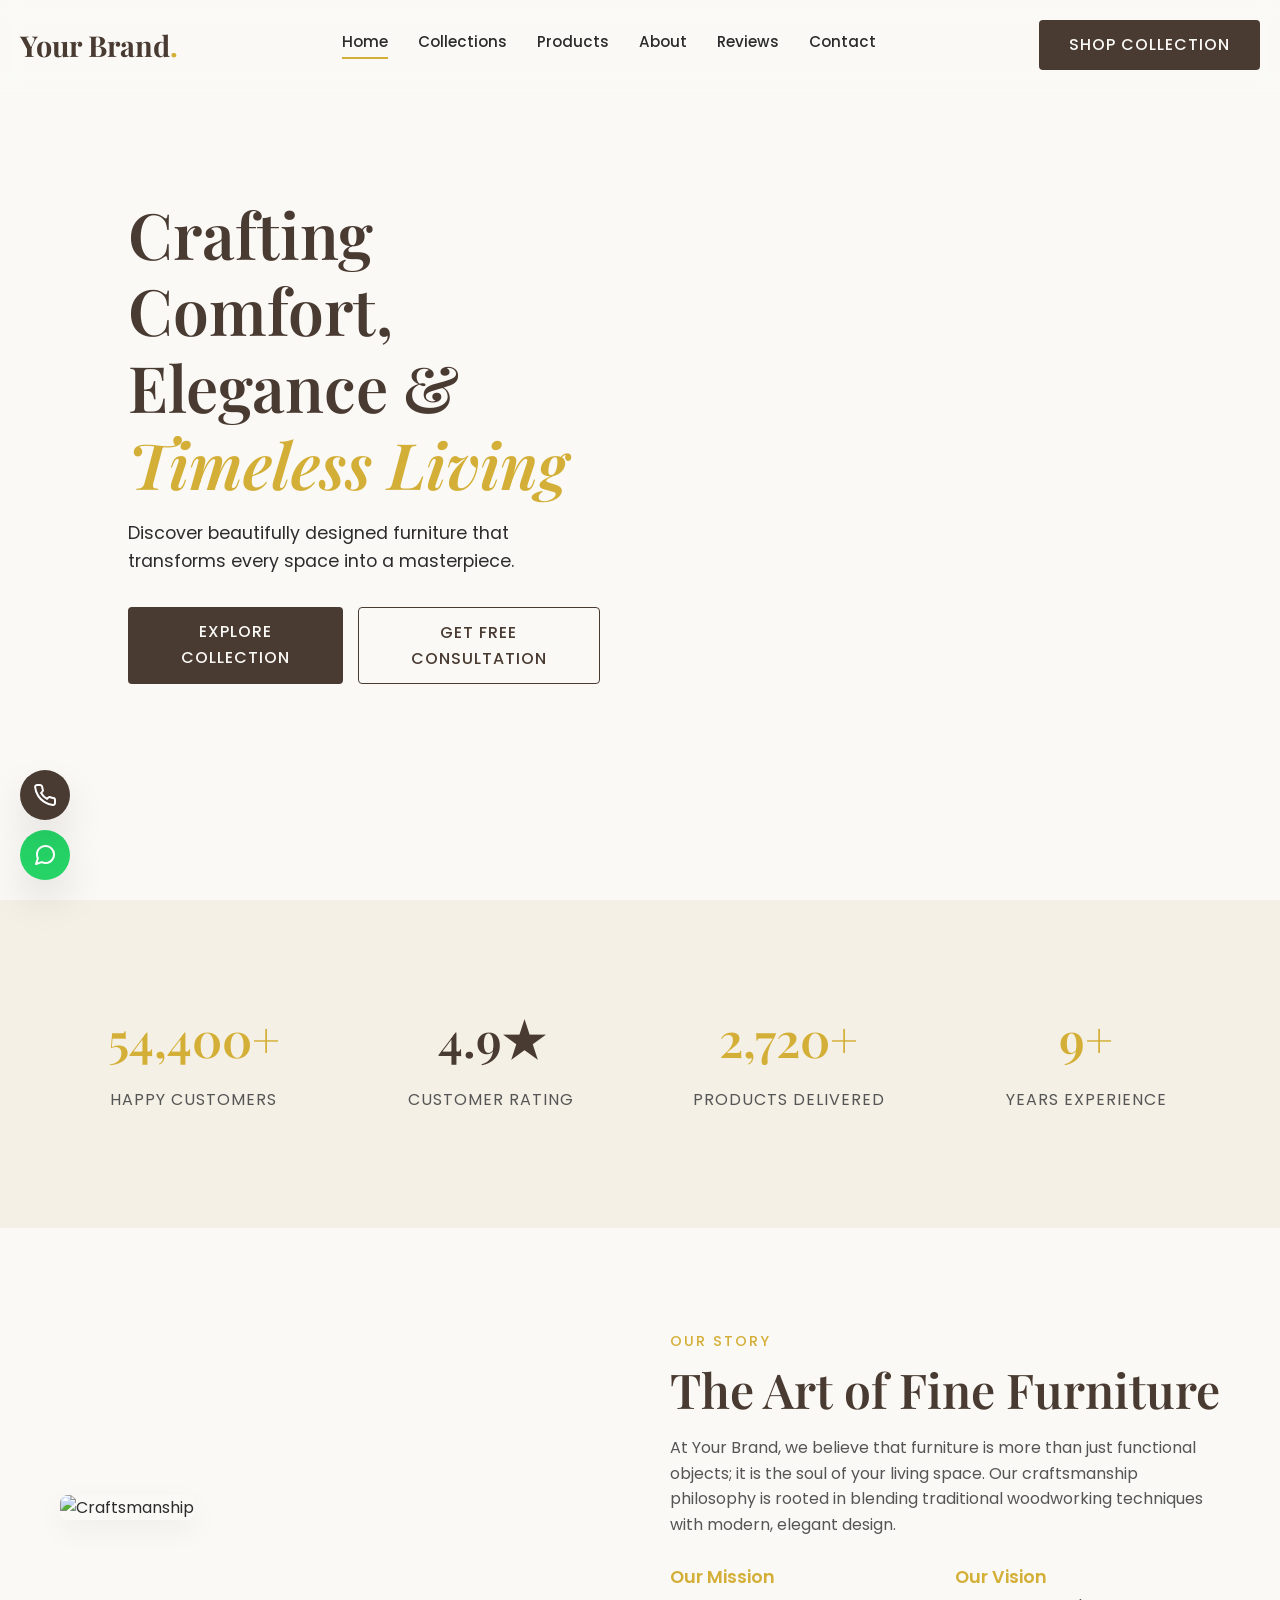
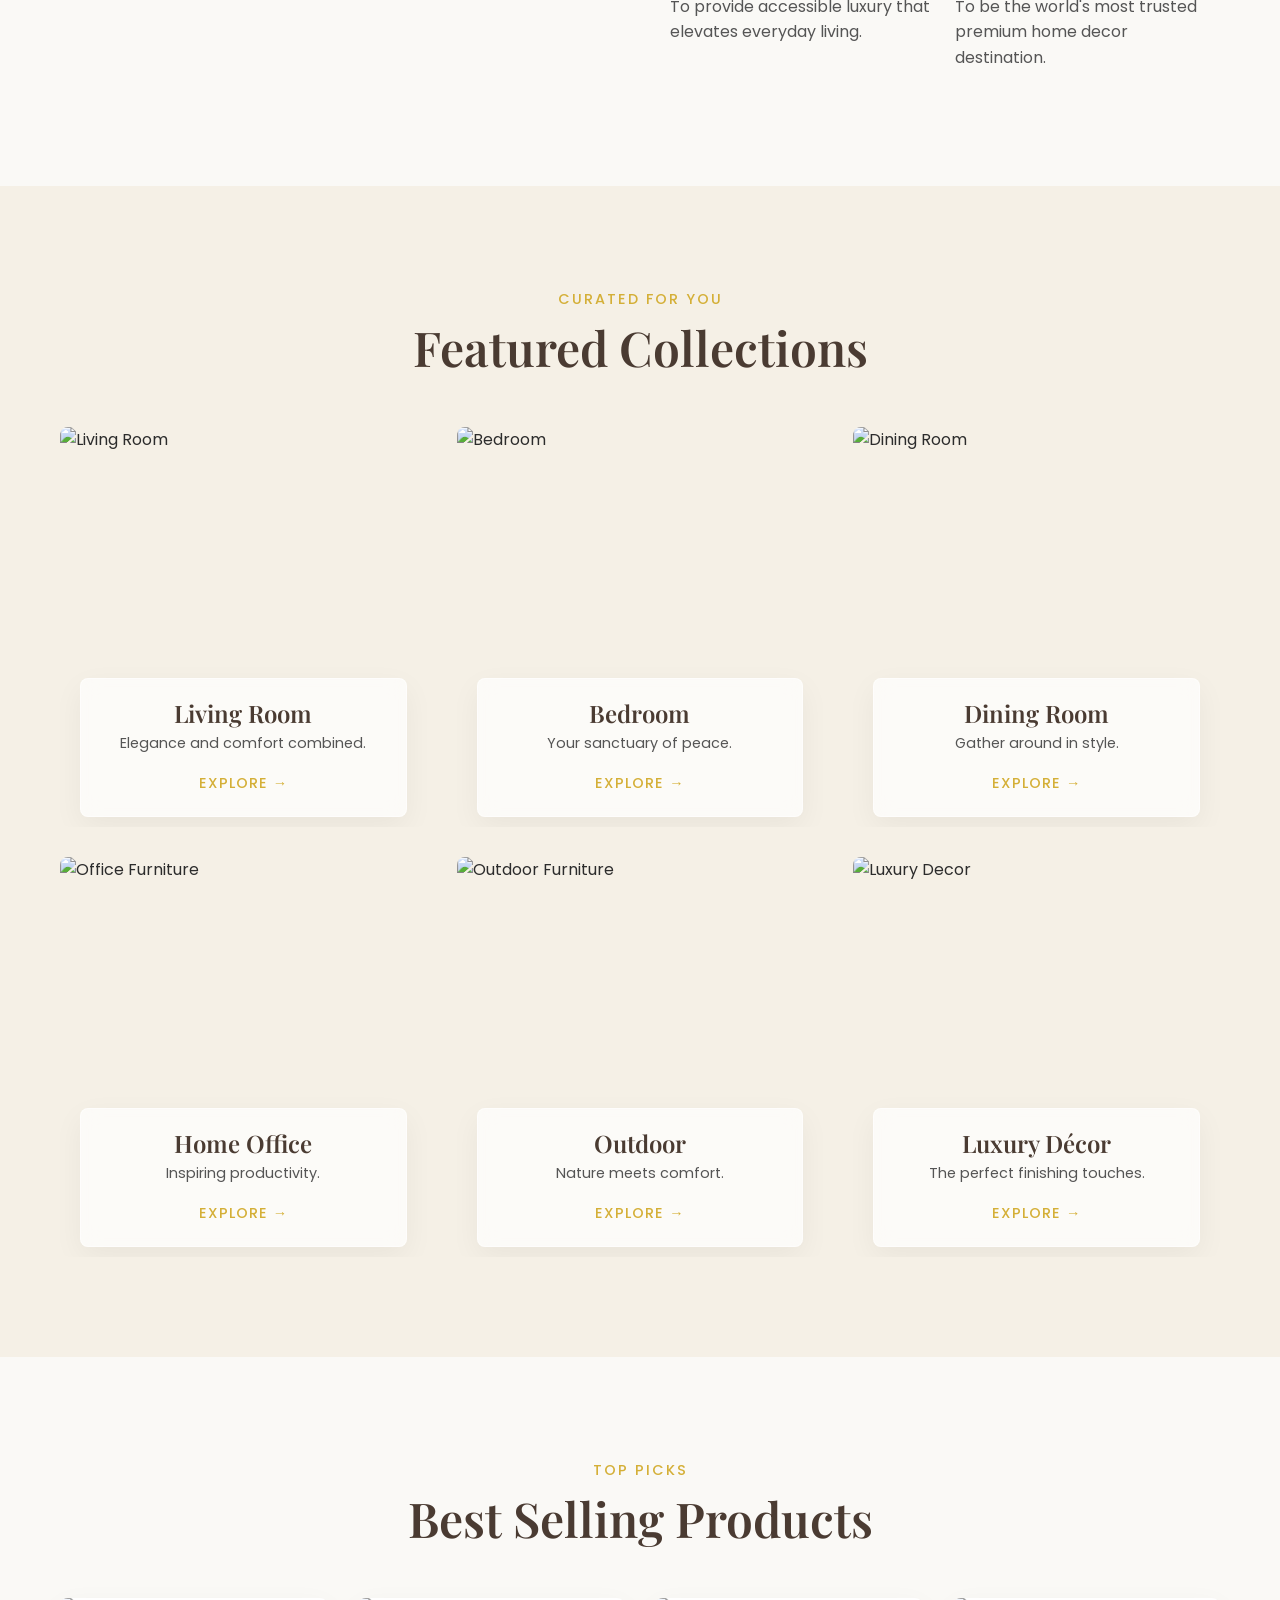
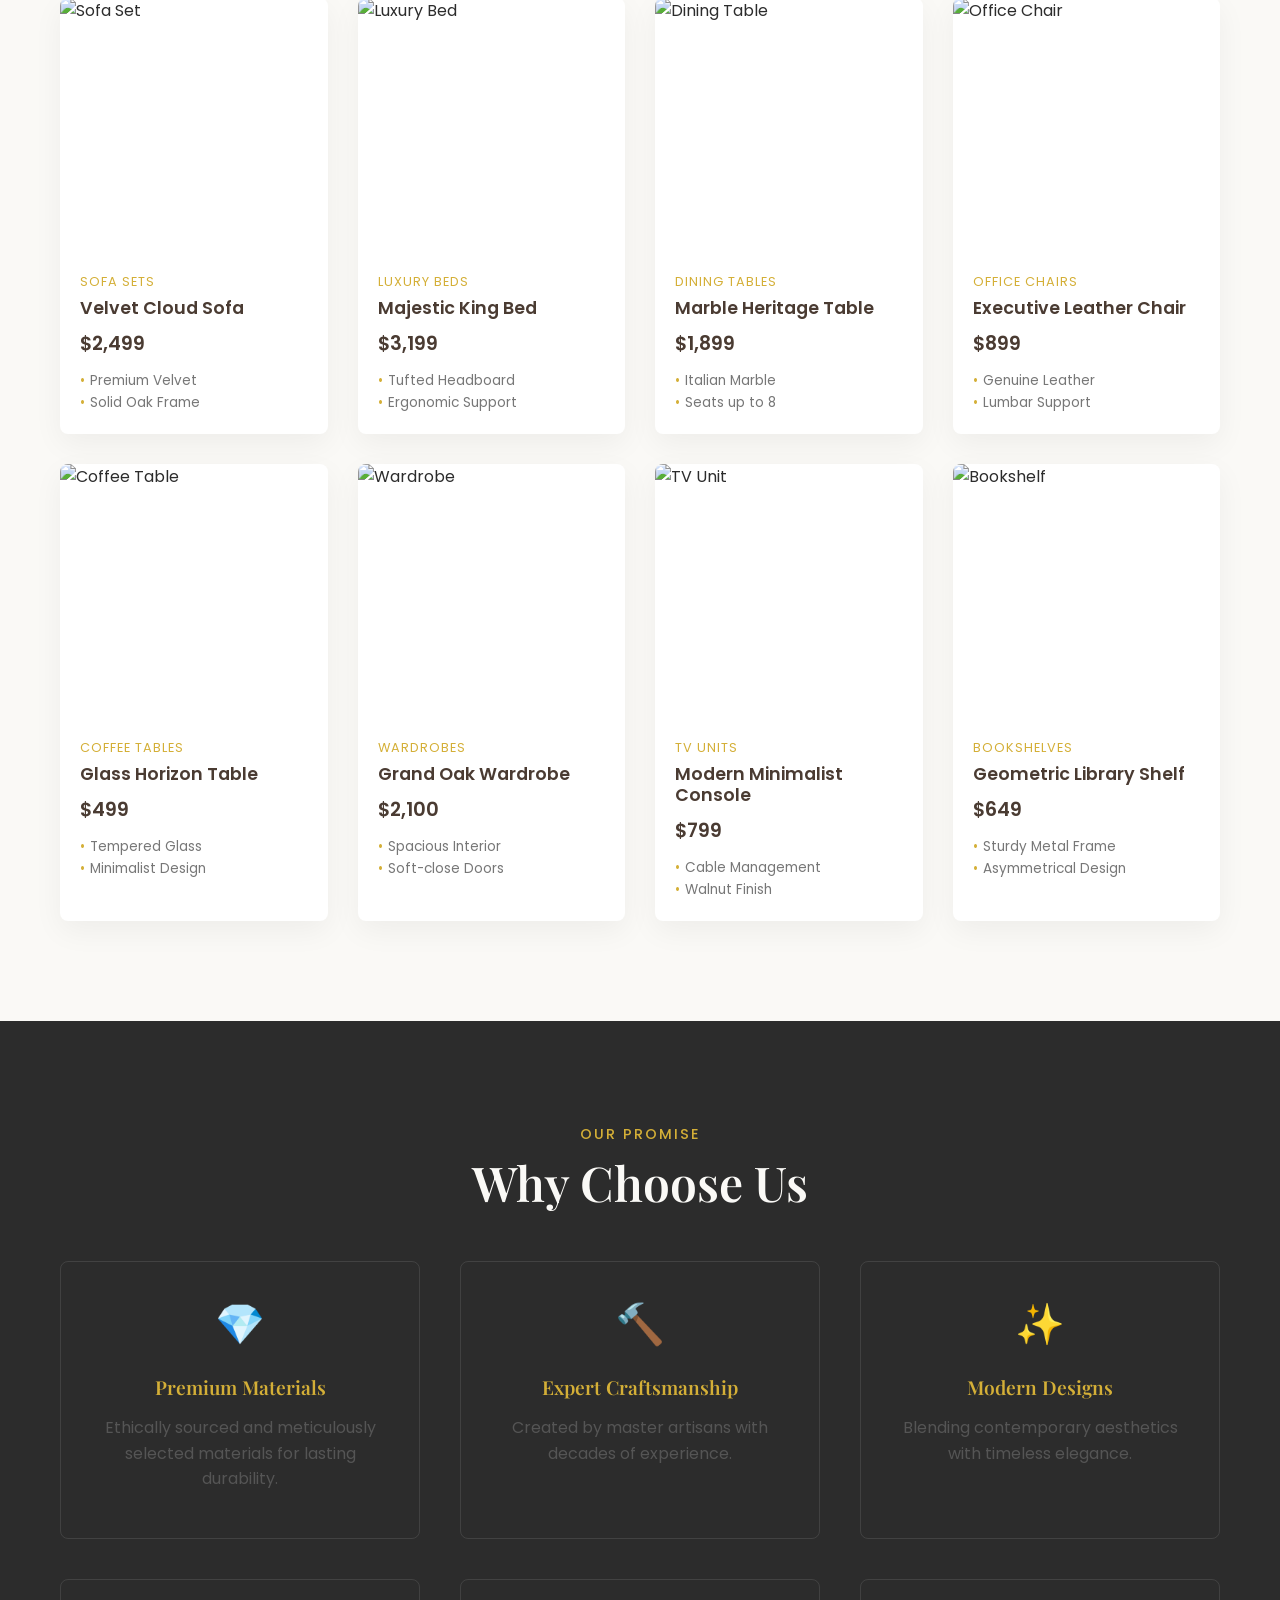
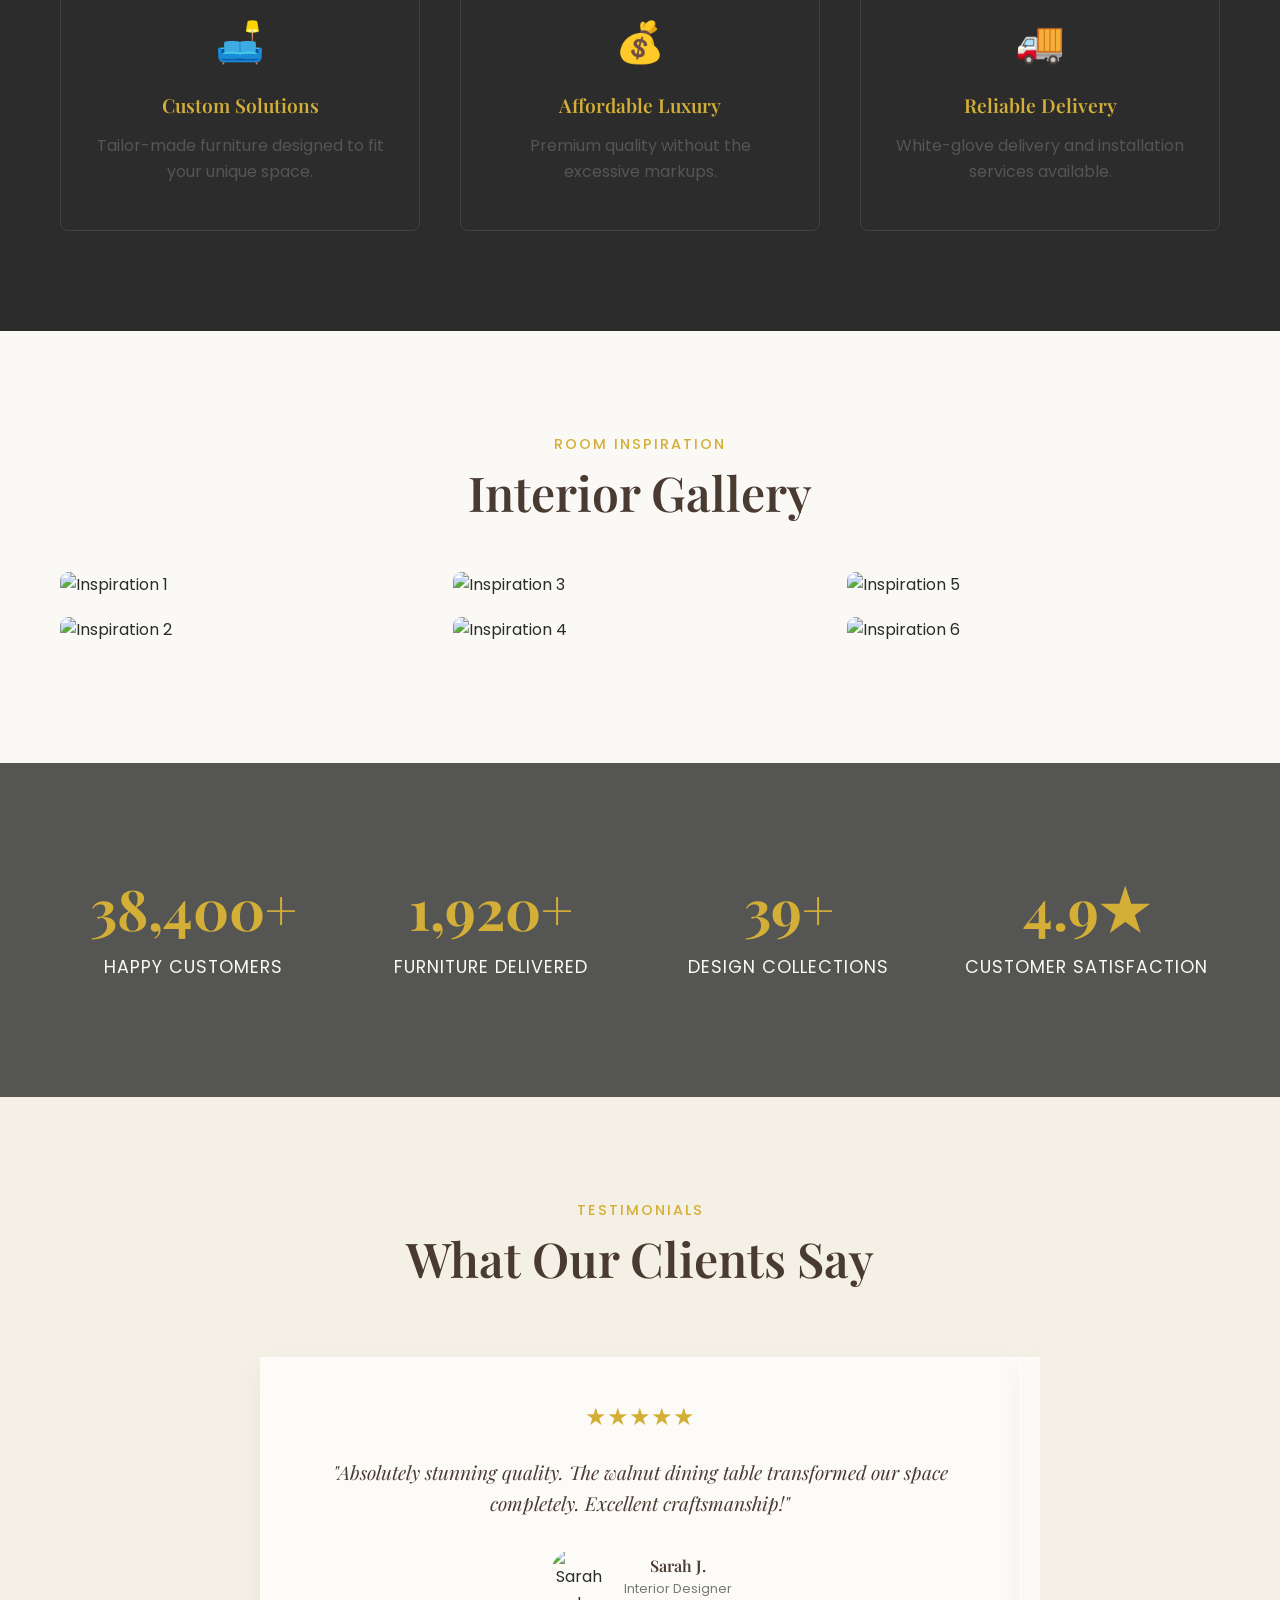
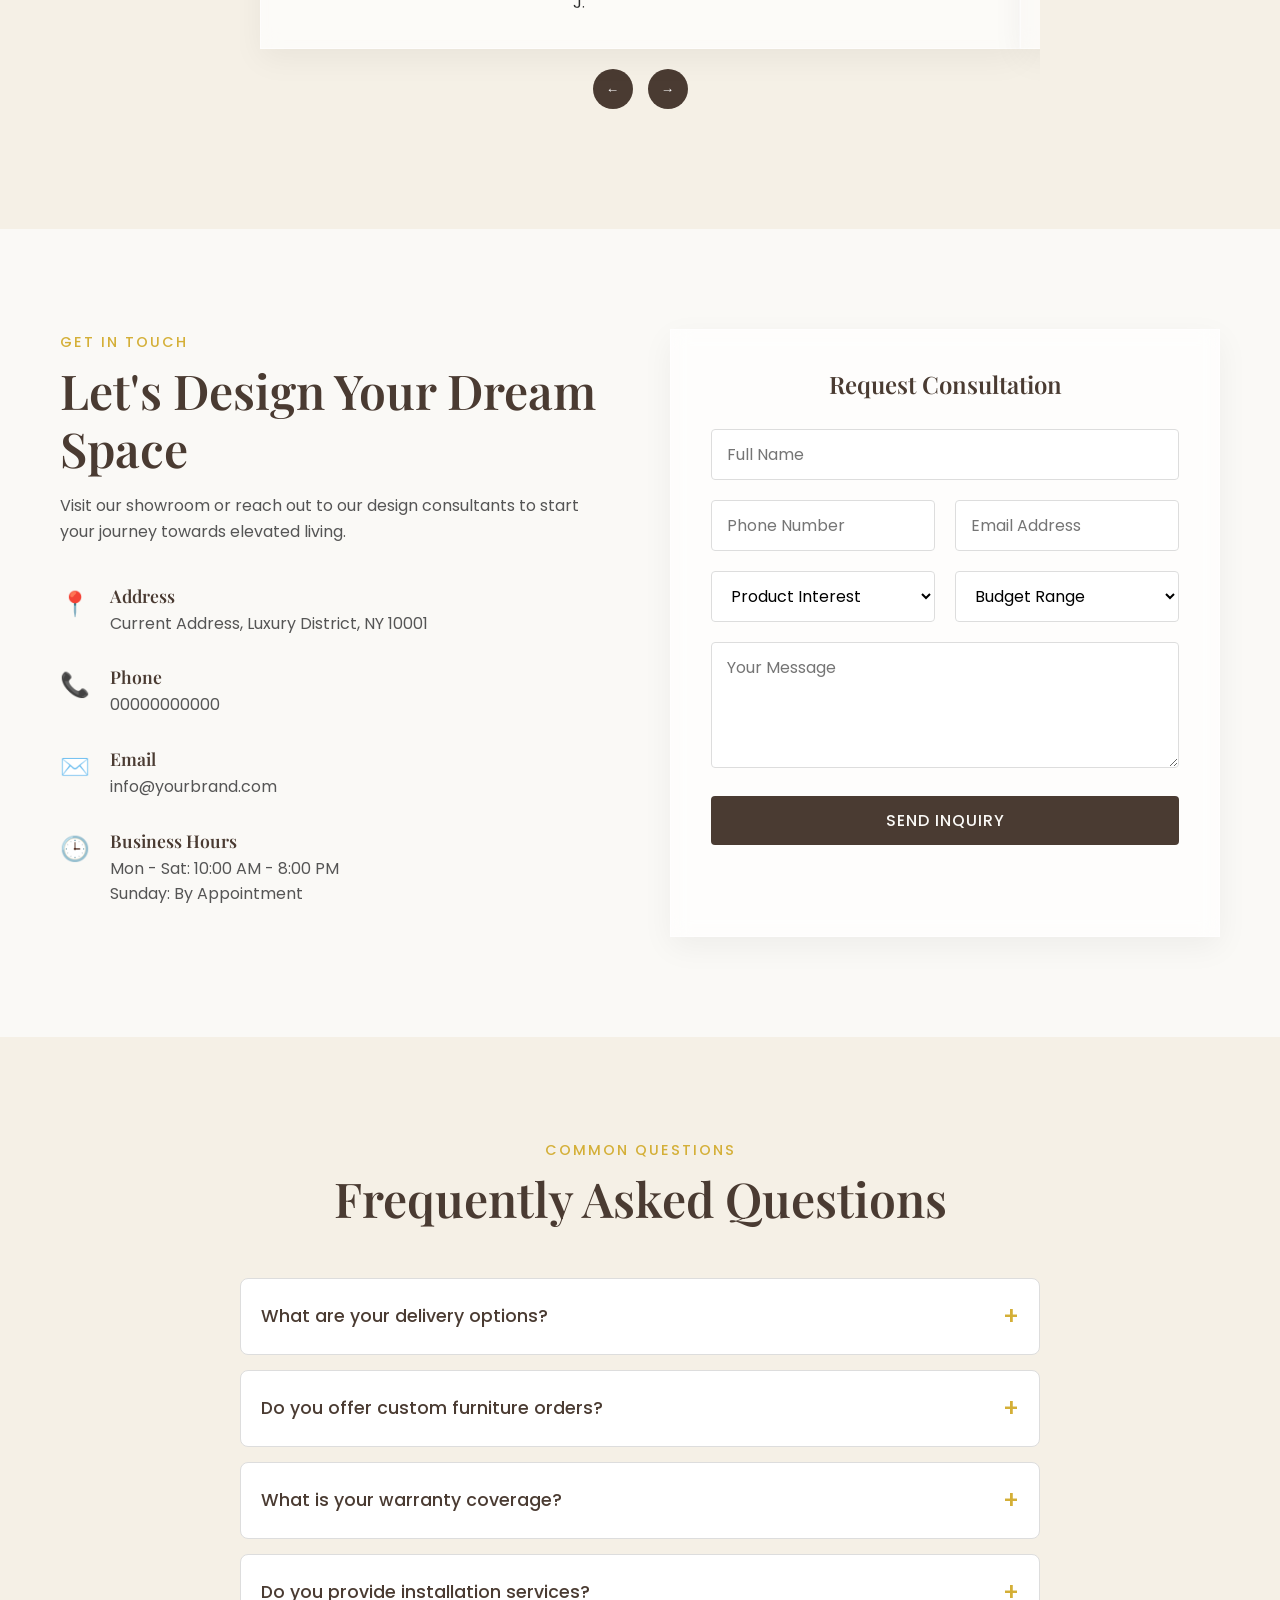
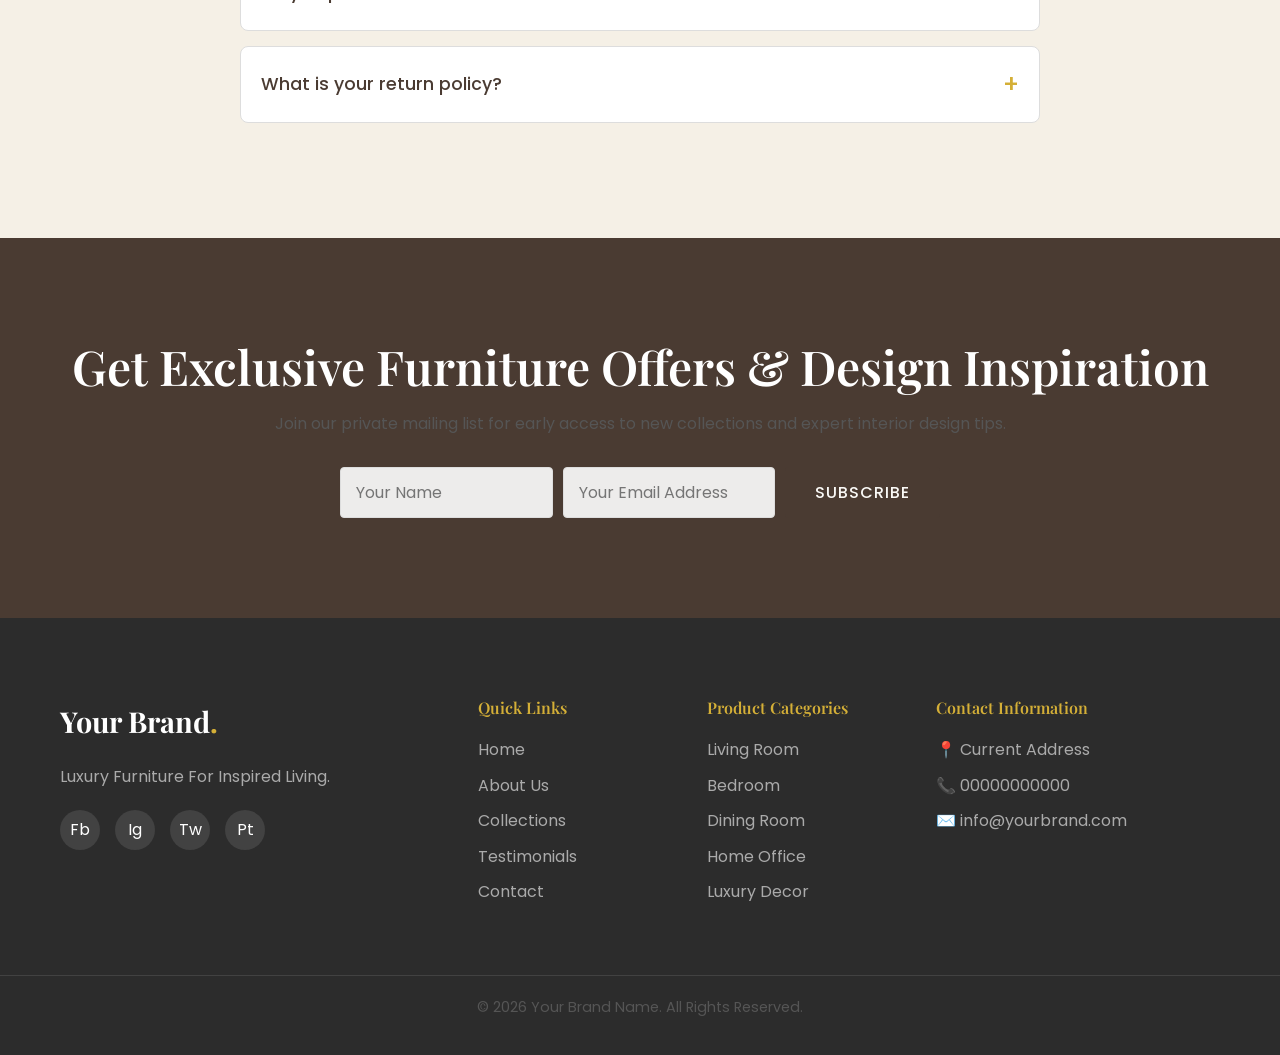
==== commit d44e34a1: "feat: build premium luxury furniture website - Created `index.html` with semantic structure and all " ====
--- a/index.html
+++ b/index.html
@@ -3,772 +3,741 @@
 <head>
     <meta charset="UTF-8">
     <meta name="viewport" content="width=device-width, initial-scale=1.0">
-    <title>Your Brand Name - Premium Mobile Shop</title>
-    <meta name="description" content="Discover flagship devices, accessories, and unbeatable deals from the world's top mobile brands.">
+    <title>Your Brand Name | Luxury Furniture</title>
+
+    <!-- Google Fonts -->
     <link rel="preconnect" href="https://fonts.googleapis.com">
     <link rel="preconnect" href="https://fonts.gstatic.com" crossorigin>
-    <link href="https://fonts.googleapis.com/css2?family=Inter:wght@300;400;500;600&family=Poppins:wght@400;500;600;700;800&display=swap" rel="stylesheet">
+    <link href="https://fonts.googleapis.com/css2?family=Playfair+Display:ital,wght@0,400;0,500;0,600;0,700;1,400&family=Poppins:wght@300;400;500;600&display=swap" rel="stylesheet">
+
+    <!-- CSS -->
     <link rel="stylesheet" href="style.css">
 </head>
 <body>
     <!-- Loading Screen -->
-    <div id="loading-screen" class="loading-screen">
+    <div id="loading-screen">
         <div class="loader"></div>
-        <h2>Your Brand Name</h2>
     </div>
 
-    <!-- Scroll Progress Bar -->
-    <div class="scroll-progress-container">
-        <div id="scroll-progress" class="scroll-progress"></div>
-    </div>
+    <!-- Scroll Progress -->
+    <div class="scroll-progress"></div>
 
     <!-- Premium Navigation -->
-    <header class="header" id="header">
-        <nav class="navbar container">
-            <a href="#" class="logo">YourBrand<span>.</span></a>
-            <ul class="nav-links">
-                <li><a href="#home" class="active">Home</a></li>
-                <li><a href="#featured">Products</a></li>
-                <li><a href="#brands">Brands</a></li>
-                <li><a href="#offers">Offers</a></li>
-                <li><a href="#reviews">Reviews</a></li>
-                <li><a href="#contact">Contact</a></li>
-            </ul>
-            <div class="nav-actions">
-                <button class="btn btn-primary" aria-label="Shop Now">Shop Now</button>
-                <button class="mobile-menu-btn" aria-label="Toggle menu">
-                    <svg width="24" height="24" viewBox="0 0 24 24" fill="none" stroke="currentColor" stroke-width="2"><line x1="3" y1="12" x2="21" y2="12"></line><line x1="3" y1="6" x2="21" y2="6"></line><line x1="3" y1="18" x2="21" y2="18"></line></svg>
-                </button>
-            </div>
-        </nav>
-    </header>
-
-    <main>
-        <!-- 2. Hero Section -->
-        <section id="home" class="hero section">
-            <div class="hero-bg">
-                <div class="glow-element glow-1"></div>
-                <div class="glow-element glow-2"></div>
-            </div>
-            <div class="container hero-container">
-                <div class="hero-content reveal">
-                    <span class="badge">New Arrivals Available</span>
-                    <h1 class="hero-title">Latest Smartphones. <br><span class="text-gradient">Best Prices.</span></h1>
-                    <p class="hero-subtitle">Discover flagship devices, accessories, and unbeatable deals from the world's top mobile brands.</p>
-                    <div class="hero-buttons">
-                        <a href="#featured" class="btn btn-primary btn-lg">Explore Products</a>
-                        <a href="#contact" class="btn btn-outline btn-lg">Contact Store</a>
-                    </div>
-                </div>
-                <div class="hero-image reveal delay-1">
-                    <div class="glass-card mockup-card">
-                        <img src="https://images.unsplash.com/photo-1511707171634-5f897ff02aa9?q=80&w=800&auto=format&fit=crop" alt="Premium Smartphone Mockup" class="mockup-img">
-                        <div class="floating-badge badge-1">
-                            <span>📱 iPhone 15 Pro</span>
-                        </div>
-                        <div class="floating-badge badge-2">
-                            <span>✨ In Stock</span>
-                        </div>
-                    </div>
-                </div>
-            </div>
-        </section>
-
-        <!-- 3. Trust Section -->
-        <section class="trust-section section bg-dark">
-            <div class="container">
-                <div class="trust-grid">
-                    <div class="trust-item reveal">
-                        <h3 class="counter" data-target="99999">0</h3><span>+</span>
-                        <p>Happy Customers</p>
-                    </div>
-                    <div class="trust-item reveal delay-1">
-                        <h3><span class="counter" data-target="4">0</span>.<span class="counter" data-target="9">0</span>★</h3>
-                        <p>Customer Rating</p>
-                    </div>
-                    <div class="trust-item reveal delay-2">
-                        <h3 class="counter" data-target="1000">0</h3><span>+</span>
-                        <p>Products Sold</p>
-                    </div>
-                    <div class="trust-item reveal delay-3">
-                        <h3 class="counter" data-target="10">0</h3><span>+</span>
-                        <p>Years Experience</p>
-                    </div>
-                </div>
-            </div>
-        </section>
-
-        <!-- 4. About Us Section -->
-        <section id="about" class="about section">
-            <div class="container about-container">
-                <div class="about-image reveal">
-                    <img src="https://images.unsplash.com/photo-1601784551446-20c9e07cdbc0?q=80&w=800&auto=format&fit=crop" alt="Mobile Retail Store" class="rounded-img shadow-lg">
-                </div>
-                <div class="about-content reveal delay-1">
-                    <h2 class="section-title">Redefining Mobile Retail</h2>
-                    <div class="about-text">
-                        <p><strong>Our Story:</strong> Founded a decade ago, we've grown into the city's most trusted premium electronics destination, connecting people with the technology they love.</p>
-                        <p><strong>Our Mission:</strong> To provide seamless access to authentic, high-quality mobile devices and exceptional customer service.</p>
-                        <p><strong>Our Vision:</strong> Becoming the standard for technological retail excellence globally.</p>
-                        <ul class="check-list">
-                            <li><svg viewBox="0 0 24 24" fill="none" stroke="currentColor" stroke-width="2"><polyline points="20 6 9 17 4 12"></polyline></svg> Trusted by 99999+ customers</li>
-                            <li><svg viewBox="0 0 24 24" fill="none" stroke="currentColor" stroke-width="2"><polyline points="20 6 9 17 4 12"></polyline></svg> 100% Genuine Products</li>
-                            <li><svg viewBox="0 0 24 24" fill="none" stroke="currentColor" stroke-width="2"><polyline points="20 6 9 17 4 12"></polyline></svg> Expert Tech Support</li>
+    <nav id="navbar" class="glass-nav">
+        <div class="nav-container">
+            <a href="#" class="logo">Your Brand<span>.</span></a>
+            <div class="nav-links">
+                <a href="#home" class="active">Home</a>
+                <a href="#collections">Collections</a>
+                <a href="#products">Products</a>
+                <a href="#about">About</a>
+                <a href="#reviews">Reviews</a>
+                <a href="#contact">Contact</a>
+            </div>
+            <a href="#shop" class="btn btn-primary cta-nav">Shop Collection</a>
+            <div class="menu-toggle">
+                <span></span>
+                <span></span>
+                <span></span>
+            </div>
+        </div>
+    </nav>
+
+    <!-- Hero Section -->
+    <section id="home" class="hero">
+        <div class="hero-content reveal">
+            <h1>Crafting Comfort, <br>Elegance & <br><span>Timeless Living</span></h1>
+            <p>Discover beautifully designed furniture that transforms every space into a masterpiece.</p>
+            <div class="hero-buttons">
+                <a href="#collections" class="btn btn-primary">Explore Collection</a>
+                <a href="#contact" class="btn btn-secondary">Get Free Consultation</a>
+            </div>
+        </div>
+        <div class="hero-image parallax" style="background-image: url('https://images.unsplash.com/photo-1600210492486-724fe5c67fb0?auto=format&fit=crop&q=80&w=1920');"></div>
+    </section>
+
+    <!-- Trust Section -->
+    <section class="trust-section bg-beige">
+        <div class="container trust-grid">
+            <div class="trust-item reveal-up">
+                <span class="counter" data-target="99999">0</span><span>+</span>
+                <p>Happy Customers</p>
+            </div>
+            <div class="trust-item reveal-up" style="transition-delay: 0.1s;">
+                <span class="rating-text">4.9★</span>
+                <p>Customer Rating</p>
+            </div>
+            <div class="trust-item reveal-up" style="transition-delay: 0.2s;">
+                <span class="counter" data-target="5000">0</span><span>+</span>
+                <p>Products Delivered</p>
+            </div>
+            <div class="trust-item reveal-up" style="transition-delay: 0.3s;">
+                <span class="counter" data-target="15">0</span><span>+</span>
+                <p>Years Experience</p>
+            </div>
+        </div>
+    </section>
+
+    <!-- About Us Section -->
+    <section id="about" class="about-section">
+        <div class="container about-grid">
+            <div class="about-image reveal-left">
+                <img src="https://images.unsplash.com/photo-1616486338812-3dadae4b4ace?auto=format&fit=crop&q=80&w=800" alt="Craftsmanship">
+            </div>
+            <div class="about-content reveal-right">
+                <span class="section-subtitle">Our Story</span>
+                <h2>The Art of Fine Furniture</h2>
+                <p>At Your Brand, we believe that furniture is more than just functional objects; it is the soul of your living space. Our craftsmanship philosophy is rooted in blending traditional woodworking techniques with modern, elegant design.</p>
+                <div class="about-features">
+                    <div class="feature">
+                        <h4>Our Mission</h4>
+                        <p>To provide accessible luxury that elevates everyday living.</p>
+                    </div>
+                    <div class="feature">
+                        <h4>Our Vision</h4>
+                        <p>To be the world's most trusted premium home decor destination.</p>
+                    </div>
+                </div>
+            </div>
+        </div>
+    </section>
+
+    <!-- Featured Collections -->
+    <section id="collections" class="collections-section bg-beige">
+        <div class="container">
+            <div class="section-header text-center reveal-up">
+                <span class="section-subtitle">Curated For You</span>
+                <h2>Featured Collections</h2>
+            </div>
+            <div class="collection-grid">
+                <!-- Collection Cards -->
+                <div class="collection-card reveal-up">
+                    <img src="https://images.unsplash.com/photo-1583847268964-b28dc8f51f92?auto=format&fit=crop&q=80&w=600" alt="Living Room">
+                    <div class="collection-info glass-card">
+                        <h3>Living Room</h3>
+                        <p>Elegance and comfort combined.</p>
+                        <a href="#" class="btn-text">Explore &#8594;</a>
+                    </div>
+                </div>
+                <div class="collection-card reveal-up" style="transition-delay: 0.1s;">
+                    <img src="https://images.unsplash.com/photo-1505693314120-0d443867891c?auto=format&fit=crop&q=80&w=600" alt="Bedroom">
+                    <div class="collection-info glass-card">
+                        <h3>Bedroom</h3>
+                        <p>Your sanctuary of peace.</p>
+                        <a href="#" class="btn-text">Explore &#8594;</a>
+                    </div>
+                </div>
+                <div class="collection-card reveal-up" style="transition-delay: 0.2s;">
+                    <img src="https://images.unsplash.com/photo-1604578762246-41134e37f9cc?auto=format&fit=crop&q=80&w=600" alt="Dining Room">
+                    <div class="collection-info glass-card">
+                        <h3>Dining Room</h3>
+                        <p>Gather around in style.</p>
+                        <a href="#" class="btn-text">Explore &#8594;</a>
+                    </div>
+                </div>
+                <div class="collection-card reveal-up">
+                    <img src="https://images.unsplash.com/photo-1524758631624-e2822e304c36?auto=format&fit=crop&q=80&w=600" alt="Office Furniture">
+                    <div class="collection-info glass-card">
+                        <h3>Home Office</h3>
+                        <p>Inspiring productivity.</p>
+                        <a href="#" class="btn-text">Explore &#8594;</a>
+                    </div>
+                </div>
+                <div class="collection-card reveal-up" style="transition-delay: 0.1s;">
+                    <img src="https://images.unsplash.com/photo-1600585154340-be6161a56a0c?auto=format&fit=crop&q=80&w=600" alt="Outdoor Furniture">
+                    <div class="collection-info glass-card">
+                        <h3>Outdoor</h3>
+                        <p>Nature meets comfort.</p>
+                        <a href="#" class="btn-text">Explore &#8594;</a>
+                    </div>
+                </div>
+                <div class="collection-card reveal-up" style="transition-delay: 0.2s;">
+                    <img src="https://images.unsplash.com/photo-1513694203232-719a280e022f?auto=format&fit=crop&q=80&w=600" alt="Luxury Decor">
+                    <div class="collection-info glass-card">
+                        <h3>Luxury Décor</h3>
+                        <p>The perfect finishing touches.</p>
+                        <a href="#" class="btn-text">Explore &#8594;</a>
+                    </div>
+                </div>
+            </div>
+        </div>
+    </section>
+
+    <!-- Best Selling Products -->
+    <section id="products" class="products-section">
+        <div class="container">
+            <div class="section-header text-center reveal-up">
+                <span class="section-subtitle">Top Picks</span>
+                <h2>Best Selling Products</h2>
+            </div>
+            <div class="product-grid">
+                <!-- Product 1 -->
+                <div class="product-card reveal-up">
+                    <div class="product-image">
+                        <img src="https://images.unsplash.com/photo-1555041469-a586c61ea9bc?auto=format&fit=crop&q=80&w=600" alt="Sofa Set">
+                        <div class="product-overlay">
+                            <button class="btn btn-primary quick-view-btn" data-product="1">View Details</button>
+                        </div>
+                    </div>
+                    <div class="product-details">
+                        <span class="product-category">Sofa Sets</span>
+                        <h3>Velvet Cloud Sofa</h3>
+                        <div class="price">$2,499</div>
+                        <ul class="features">
+                            <li>Premium Velvet</li>
+                            <li>Solid Oak Frame</li>
                         </ul>
                     </div>
                 </div>
-            </div>
-        </section>
-
-        <!-- 5. Featured Smartphones -->
-        <section id="featured" class="featured section bg-light">
-            <div class="container">
-                <div class="section-header text-center reveal">
-                    <h2 class="section-title">Featured Smartphones</h2>
-                    <p class="section-subtitle">Discover our handpicked selection of premium devices</p>
-                </div>
-
-                <!-- Product Search and Filter UI -->
-                <div class="product-controls reveal delay-1">
-                    <div class="search-bar">
-                        <input type="text" id="productSearch" placeholder="Search for smartphones, brands...">
-                        <svg viewBox="0 0 24 24" fill="none" stroke="currentColor" stroke-width="2"><circle cx="11" cy="11" r="8"></circle><line x1="21" y1="21" x2="16.65" y2="16.65"></line></svg>
-                    </div>
-                    <div class="filter-ui">
-                        <button class="filter-btn active" data-filter="all">All</button>
-                        <button class="filter-btn" data-filter="apple">Apple</button>
-                        <button class="filter-btn" data-filter="samsung">Samsung</button>
-                        <button class="filter-btn" data-filter="google">Google</button>
-                        <button class="filter-btn" data-filter="oneplus">OnePlus</button>
-                        <button class="filter-btn" data-filter="xiaomi">Xiaomi</button>
-                    </div>
-                </div>
-
-                <div class="product-grid" id="productGrid">
-                    <!-- Product Card 1 -->
-                    <div class="product-card glassmorphism reveal" data-brand="apple">
-                        <div class="product-img-wrapper">
-                            <img src="https://images.unsplash.com/photo-1632661674596-df8be070a5c5?q=80&w=400&auto=format&fit=crop" alt="iPhone 15 Pro" class="product-img">
-                            <span class="product-badge">Bestseller</span>
-                            <div class="product-actions">
-                                <button class="btn-icon quick-view-btn" aria-label="Quick view" data-id="1">
-                                    <svg viewBox="0 0 24 24" fill="none" stroke="currentColor" stroke-width="2"><circle cx="12" cy="12" r="10"></circle><path d="M12 16v-4"></path><path d="M12 8h.01"></path></svg>
-                                </button>
+                <!-- Product 2 -->
+                <div class="product-card reveal-up" style="transition-delay: 0.1s;">
+                    <div class="product-image">
+                        <img src="https://images.unsplash.com/photo-1505693416388-ac5ce068fe85?auto=format&fit=crop&q=80&w=600" alt="Luxury Bed">
+                        <div class="product-overlay">
+                            <button class="btn btn-primary quick-view-btn" data-product="2">View Details</button>
+                        </div>
+                    </div>
+                    <div class="product-details">
+                        <span class="product-category">Luxury Beds</span>
+                        <h3>Majestic King Bed</h3>
+                        <div class="price">$3,199</div>
+                        <ul class="features">
+                            <li>Tufted Headboard</li>
+                            <li>Ergonomic Support</li>
+                        </ul>
+                    </div>
+                </div>
+                <!-- Product 3 -->
+                <div class="product-card reveal-up" style="transition-delay: 0.2s;">
+                    <div class="product-image">
+                        <img src="https://images.unsplash.com/photo-1604578762246-41134e37f9cc?auto=format&fit=crop&q=80&w=600" alt="Dining Table">
+                        <div class="product-overlay">
+                            <button class="btn btn-primary quick-view-btn" data-product="3">View Details</button>
+                        </div>
+                    </div>
+                    <div class="product-details">
+                        <span class="product-category">Dining Tables</span>
+                        <h3>Marble Heritage Table</h3>
+                        <div class="price">$1,899</div>
+                        <ul class="features">
+                            <li>Italian Marble</li>
+                            <li>Seats up to 8</li>
+                        </ul>
+                    </div>
+                </div>
+                <!-- Product 4 -->
+                <div class="product-card reveal-up" style="transition-delay: 0.3s;">
+                    <div class="product-image">
+                        <img src="https://images.unsplash.com/photo-1592078615290-033ee584e267?auto=format&fit=crop&q=80&w=600" alt="Office Chair">
+                        <div class="product-overlay">
+                            <button class="btn btn-primary quick-view-btn" data-product="4">View Details</button>
+                        </div>
+                    </div>
+                    <div class="product-details">
+                        <span class="product-category">Office Chairs</span>
+                        <h3>Executive Leather Chair</h3>
+                        <div class="price">$899</div>
+                        <ul class="features">
+                            <li>Genuine Leather</li>
+                            <li>Lumbar Support</li>
+                        </ul>
+                    </div>
+                </div>
+                 <!-- Product 5 -->
+                 <div class="product-card reveal-up" style="transition-delay: 0.1s;">
+                    <div class="product-image">
+                        <img src="https://images.unsplash.com/photo-1532372576444-dda954194ad0?auto=format&fit=crop&q=80&w=600" alt="Coffee Table">
+                        <div class="product-overlay">
+                            <button class="btn btn-primary quick-view-btn" data-product="5">View Details</button>
+                        </div>
+                    </div>
+                    <div class="product-details">
+                        <span class="product-category">Coffee Tables</span>
+                        <h3>Glass Horizon Table</h3>
+                        <div class="price">$499</div>
+                        <ul class="features">
+                            <li>Tempered Glass</li>
+                            <li>Minimalist Design</li>
+                        </ul>
+                    </div>
+                </div>
+                <!-- Product 6 -->
+                <div class="product-card reveal-up" style="transition-delay: 0.2s;">
+                    <div class="product-image">
+                        <img src="https://images.unsplash.com/photo-1595428774223-ef52624120d2?auto=format&fit=crop&q=80&w=600" alt="Wardrobe">
+                        <div class="product-overlay">
+                            <button class="btn btn-primary quick-view-btn" data-product="6">View Details</button>
+                        </div>
+                    </div>
+                    <div class="product-details">
+                        <span class="product-category">Wardrobes</span>
+                        <h3>Grand Oak Wardrobe</h3>
+                        <div class="price">$2,100</div>
+                        <ul class="features">
+                            <li>Spacious Interior</li>
+                            <li>Soft-close Doors</li>
+                        </ul>
+                    </div>
+                </div>
+                <!-- Product 7 -->
+                <div class="product-card reveal-up" style="transition-delay: 0.3s;">
+                    <div class="product-image">
+                        <img src="https://images.unsplash.com/photo-1601366533287-5ee4c763ae4e?auto=format&fit=crop&q=80&w=600" alt="TV Unit">
+                        <div class="product-overlay">
+                            <button class="btn btn-primary quick-view-btn" data-product="7">View Details</button>
+                        </div>
+                    </div>
+                    <div class="product-details">
+                        <span class="product-category">TV Units</span>
+                        <h3>Modern Minimalist Console</h3>
+                        <div class="price">$799</div>
+                        <ul class="features">
+                            <li>Cable Management</li>
+                            <li>Walnut Finish</li>
+                        </ul>
+                    </div>
+                </div>
+                <!-- Product 8 -->
+                <div class="product-card reveal-up" style="transition-delay: 0.4s;">
+                    <div class="product-image">
+                        <img src="https://images.unsplash.com/photo-1594620302200-9a762244a156?auto=format&fit=crop&q=80&w=600" alt="Bookshelf">
+                        <div class="product-overlay">
+                            <button class="btn btn-primary quick-view-btn" data-product="8">View Details</button>
+                        </div>
+                    </div>
+                    <div class="product-details">
+                        <span class="product-category">Bookshelves</span>
+                        <h3>Geometric Library Shelf</h3>
+                        <div class="price">$649</div>
+                        <ul class="features">
+                            <li>Sturdy Metal Frame</li>
+                            <li>Asymmetrical Design</li>
+                        </ul>
+                    </div>
+                </div>
+            </div>
+        </div>
+    </section>
+
+    <!-- Why Choose Us -->
+    <section class="why-us bg-charcoal text-white">
+        <div class="container">
+            <div class="section-header text-center reveal-up">
+                <span class="section-subtitle">Our Promise</span>
+                <h2 style="color: var(--color-ivory);">Why Choose Us</h2>
+            </div>
+            <div class="features-grid">
+                <div class="feature-card reveal-up">
+                    <div class="icon">💎</div>
+                    <h3>Premium Materials</h3>
+                    <p>Ethically sourced and meticulously selected materials for lasting durability.</p>
+                </div>
+                <div class="feature-card reveal-up" style="transition-delay: 0.1s;">
+                    <div class="icon">🔨</div>
+                    <h3>Expert Craftsmanship</h3>
+                    <p>Created by master artisans with decades of experience.</p>
+                </div>
+                <div class="feature-card reveal-up" style="transition-delay: 0.2s;">
+                    <div class="icon">✨</div>
+                    <h3>Modern Designs</h3>
+                    <p>Blending contemporary aesthetics with timeless elegance.</p>
+                </div>
+                <div class="feature-card reveal-up">
+                    <div class="icon">🛋️</div>
+                    <h3>Custom Solutions</h3>
+                    <p>Tailor-made furniture designed to fit your unique space.</p>
+                </div>
+                <div class="feature-card reveal-up" style="transition-delay: 0.1s;">
+                    <div class="icon">💰</div>
+                    <h3>Affordable Luxury</h3>
+                    <p>Premium quality without the excessive markups.</p>
+                </div>
+                <div class="feature-card reveal-up" style="transition-delay: 0.2s;">
+                    <div class="icon">🚚</div>
+                    <h3>Reliable Delivery</h3>
+                    <p>White-glove delivery and installation services available.</p>
+                </div>
+            </div>
+        </div>
+    </section>
+
+    <!-- Interior Inspiration Gallery -->
+    <section class="gallery-section">
+        <div class="container">
+            <div class="section-header text-center reveal-up">
+                <span class="section-subtitle">Room Inspiration</span>
+                <h2>Interior Gallery</h2>
+            </div>
+            <div class="masonry-gallery">
+                <div class="gallery-item reveal-up">
+                    <img src="https://images.unsplash.com/photo-1600210492493-0946911123ea?auto=format&fit=crop&q=80&w=600" alt="Inspiration 1">
+                    <div class="gallery-overlay"><span>View Project</span></div>
+                </div>
+                <div class="gallery-item reveal-up">
+                    <img src="https://images.unsplash.com/photo-1600566753190-17f0baa2a6c3?auto=format&fit=crop&q=80&w=600" alt="Inspiration 2">
+                    <div class="gallery-overlay"><span>View Project</span></div>
+                </div>
+                <div class="gallery-item reveal-up">
+                    <img src="https://images.unsplash.com/photo-1600607687931-570a5ce23999?auto=format&fit=crop&q=80&w=600" alt="Inspiration 3">
+                    <div class="gallery-overlay"><span>View Project</span></div>
+                </div>
+                <div class="gallery-item reveal-up">
+                    <img src="https://images.unsplash.com/photo-1600585154340-be6161a56a0c?auto=format&fit=crop&q=80&w=600" alt="Inspiration 4">
+                    <div class="gallery-overlay"><span>View Project</span></div>
+                </div>
+                <div class="gallery-item reveal-up">
+                    <img src="https://images.unsplash.com/photo-1600607687644-b05b38a4d468?auto=format&fit=crop&q=80&w=600" alt="Inspiration 5">
+                    <div class="gallery-overlay"><span>View Project</span></div>
+                </div>
+                <div class="gallery-item reveal-up">
+                    <img src="https://images.unsplash.com/photo-1618221195710-dd6b41faaea6?auto=format&fit=crop&q=80&w=600" alt="Inspiration 6">
+                    <div class="gallery-overlay"><span>View Project</span></div>
+                </div>
+            </div>
+        </div>
+    </section>
+
+    <!-- Statistics Section -->
+    <section class="stats-section parallax" style="background-image: url('https://images.unsplash.com/photo-1616486338812-3dadae4b4ace?auto=format&fit=crop&q=80&w=1920');">
+        <div class="stats-overlay"></div>
+        <div class="container stats-grid relative z-10 text-white">
+            <div class="stat-item reveal-up">
+                <span class="counter" data-target="99999">0</span><span>+</span>
+                <p>Happy Customers</p>
+            </div>
+            <div class="stat-item reveal-up" style="transition-delay: 0.1s;">
+                <span class="counter" data-target="5000">0</span><span>+</span>
+                <p>Furniture Delivered</p>
+            </div>
+            <div class="stat-item reveal-up" style="transition-delay: 0.2s;">
+                <span class="counter" data-target="100">0</span><span>+</span>
+                <p>Design Collections</p>
+            </div>
+            <div class="stat-item reveal-up" style="transition-delay: 0.3s;">
+                <span class="rating-text">4.9★</span>
+                <p>Customer Satisfaction</p>
+            </div>
+        </div>
+    </section>
+
+    <!-- Customer Reviews -->
+    <section id="reviews" class="reviews-section bg-beige">
+        <div class="container">
+            <div class="section-header text-center reveal-up">
+                <span class="section-subtitle">Testimonials</span>
+                <h2>What Our Clients Say</h2>
+            </div>
+            <div class="review-slider reveal-up">
+                <div class="review-track">
+                    <!-- Review 1 -->
+                    <div class="review-card glass-card">
+                        <div class="stars">★★★★★</div>
+                        <p class="review-text">"Absolutely stunning quality. The walnut dining table transformed our space completely. Excellent craftsmanship!"</p>
+                        <div class="customer-info">
+                            <img src="https://images.unsplash.com/photo-1494790108377-be9c29b29330?auto=format&fit=crop&q=80&w=150" alt="Sarah J.">
+                            <div>
+                                <h4>Sarah J.</h4>
+                                <span>Interior Designer</span>
                             </div>
                         </div>
-                        <div class="product-info">
-                            <h3 class="product-brand">Apple</h3>
-                            <h4 class="product-name">iPhone 15 Pro</h4>
-                            <div class="product-features">
-                                <span>Titanium</span>
-                                <span>A17 Pro</span>
-                                <span>48MP</span>
+                    </div>
+                    <!-- Review 2 -->
+                    <div class="review-card glass-card">
+                        <div class="stars">★★★★★</div>
+                        <p class="review-text">"The customer service was as premium as their furniture. White-glove delivery was flawless."</p>
+                        <div class="customer-info">
+                            <img src="https://images.unsplash.com/photo-1507003211169-0a1dd7228f2d?auto=format&fit=crop&q=80&w=150" alt="Michael T.">
+                            <div>
+                                <h4>Michael T.</h4>
+                                <span>Homeowner</span>
                             </div>
-                            <div class="product-price-row">
-                                <span class="product-price">$999</span>
-                                <button class="btn btn-sm btn-primary">Buy Now</button>
+                        </div>
+                    </div>
+                    <!-- Review 3 -->
+                    <div class="review-card glass-card">
+                        <div class="stars">★★★★★</div>
+                        <p class="review-text">"I ordered a custom luxury bed and it exceeded all expectations. True luxury and comfort."</p>
+                        <div class="customer-info">
+                            <img src="https://images.unsplash.com/photo-1438761681033-6461ffad8d80?auto=format&fit=crop&q=80&w=150" alt="Emma R.">
+                            <div>
+                                <h4>Emma R.</h4>
+                                <span>Architect</span>
                             </div>
                         </div>
                     </div>
-                    <!-- Product Card 2 -->
-                    <div class="product-card glassmorphism reveal delay-1" data-brand="samsung">
-                        <div class="product-img-wrapper">
-                            <img src="https://images.unsplash.com/photo-1610945415295-d9bbf067e59c?q=80&w=400&auto=format&fit=crop" alt="Samsung Galaxy S24 Ultra" class="product-img">
-                            <span class="product-badge text-accent">New</span>
-                            <div class="product-actions">
-                                <button class="btn-icon quick-view-btn" aria-label="Quick view" data-id="2">
-                                    <svg viewBox="0 0 24 24" fill="none" stroke="currentColor" stroke-width="2"><circle cx="12" cy="12" r="10"></circle><path d="M12 16v-4"></path><path d="M12 8h.01"></path></svg>
-                                </button>
+                    <!-- Review 4 -->
+                    <div class="review-card glass-card">
+                        <div class="stars">★★★★★</div>
+                        <p class="review-text">"The velvet sofa is the centerpiece of my living room. I get compliments from every guest."</p>
+                        <div class="customer-info">
+                            <img src="https://images.unsplash.com/photo-1500648767791-00dcc994a43e?auto=format&fit=crop&q=80&w=150" alt="David L.">
+                            <div>
+                                <h4>David L.</h4>
+                                <span>Business Owner</span>
                             </div>
                         </div>
-                        <div class="product-info">
-                            <h3 class="product-brand">Samsung</h3>
-                            <h4 class="product-name">Galaxy S24 Ultra</h4>
-                            <div class="product-features">
-                                <span>Galaxy AI</span>
-                                <span>S Pen</span>
-                                <span>200MP</span>
+                    </div>
+                    <!-- Review 5 -->
+                    <div class="review-card glass-card">
+                        <div class="stars">★★★★★</div>
+                        <p class="review-text">"Beautiful finishes and incredible attention to detail. Worth every penny."</p>
+                        <div class="customer-info">
+                            <img src="https://images.unsplash.com/photo-1534528741775-53994a69daeb?auto=format&fit=crop&q=80&w=150" alt="Sophia M.">
+                            <div>
+                                <h4>Sophia M.</h4>
+                                <span>Real Estate Agent</span>
                             </div>
-                            <div class="product-price-row">
-                                <span class="product-price">$1299</span>
-                                <button class="btn btn-sm btn-primary">Buy Now</button>
+                        </div>
+                    </div>
+                    <!-- Review 6 -->
+                    <div class="review-card glass-card">
+                        <div class="stars">★★★★★</div>
+                        <p class="review-text">"From consultation to delivery, a truly 5-star experience. Highly recommend their design team."</p>
+                        <div class="customer-info">
+                            <img src="https://images.unsplash.com/photo-1506794778202-cad84cf45f1d?auto=format&fit=crop&q=80&w=150" alt="James W.">
+                            <div>
+                                <h4>James W.</h4>
+                                <span>Homeowner</span>
                             </div>
                         </div>
                     </div>
-                    <!-- Product Card 3 -->
-                    <div class="product-card glassmorphism reveal delay-2" data-brand="google">
-                        <div class="product-img-wrapper">
-                            <img src="https://images.unsplash.com/photo-1598327105666-5b89351cb31b?q=80&w=400&auto=format&fit=crop" alt="Google Pixel 8 Pro" class="product-img">
-                            <div class="product-actions">
-                                <button class="btn-icon quick-view-btn" aria-label="Quick view" data-id="3">
-                                    <svg viewBox="0 0 24 24" fill="none" stroke="currentColor" stroke-width="2"><circle cx="12" cy="12" r="10"></circle><path d="M12 16v-4"></path><path d="M12 8h.01"></path></svg>
-                                </button>
-                            </div>
-                        </div>
-                        <div class="product-info">
-                            <h3 class="product-brand">Google</h3>
-                            <h4 class="product-name">Pixel 8 Pro</h4>
-                            <div class="product-features">
-                                <span>Tensor G3</span>
-                                <span>AI Camera</span>
-                                <span>120Hz</span>
-                            </div>
-                            <div class="product-price-row">
-                                <span class="product-price">$899</span>
-                                <button class="btn btn-sm btn-primary">Buy Now</button>
-                            </div>
-                        </div>
-                    </div>
-                    <!-- Product Card 4 -->
-                    <div class="product-card glassmorphism reveal delay-3" data-brand="oneplus">
-                        <div class="product-img-wrapper">
-                            <img src="https://images.unsplash.com/photo-1533228876829-65c94e7b5025?q=80&w=400&auto=format&fit=crop" alt="OnePlus 12" class="product-img">
-                            <div class="product-actions">
-                                <button class="btn-icon quick-view-btn" aria-label="Quick view" data-id="4">
-                                    <svg viewBox="0 0 24 24" fill="none" stroke="currentColor" stroke-width="2"><circle cx="12" cy="12" r="10"></circle><path d="M12 16v-4"></path><path d="M12 8h.01"></path></svg>
-                                </button>
-                            </div>
-                        </div>
-                        <div class="product-info">
-                            <h3 class="product-brand">OnePlus</h3>
-                            <h4 class="product-name">OnePlus 12</h4>
-                            <div class="product-features">
-                                <span>Snapdragon 8 Gen 3</span>
-                                <span>Hasselblad</span>
-                                <span>100W</span>
-                            </div>
-                            <div class="product-price-row">
-                                <span class="product-price">$799</span>
-                                <button class="btn btn-sm btn-primary">Buy Now</button>
-                            </div>
-                        </div>
-                    </div>
-                    <!-- Product Card 5 -->
-                    <div class="product-card glassmorphism reveal delay-1" data-brand="xiaomi">
-                        <div class="product-img-wrapper">
-                            <img src="https://images.unsplash.com/photo-1598327105666-5b89351cb31b?q=80&w=400&auto=format&fit=crop" alt="Xiaomi 14 Pro" class="product-img">
-                            <div class="product-actions">
-                                <button class="btn-icon quick-view-btn" aria-label="Quick view" data-id="5">
-                                    <svg viewBox="0 0 24 24" fill="none" stroke="currentColor" stroke-width="2"><circle cx="12" cy="12" r="10"></circle><path d="M12 16v-4"></path><path d="M12 8h.01"></path></svg>
-                                </button>
-                            </div>
-                        </div>
-                        <div class="product-info">
-                            <h3 class="product-brand">Xiaomi</h3>
-                            <h4 class="product-name">Xiaomi 14 Pro</h4>
-                            <div class="product-features">
-                                <span>Leica Optics</span>
-                                <span>Snapdragon 8 Gen 3</span>
-                                <span>120W</span>
-                            </div>
-                            <div class="product-price-row">
-                                <span class="product-price">$899</span>
-                                <button class="btn btn-sm btn-primary">Buy Now</button>
-                            </div>
-                        </div>
-                    </div>
-                    <!-- Product Card 6 -->
-                    <div class="product-card glassmorphism reveal delay-2" data-brand="vivo">
-                        <div class="product-img-wrapper">
-                            <img src="https://images.unsplash.com/photo-1533228876829-65c94e7b5025?q=80&w=400&auto=format&fit=crop" alt="Vivo X100 Pro" class="product-img">
-                            <div class="product-actions">
-                                <button class="btn-icon quick-view-btn" aria-label="Quick view" data-id="6">
-                                    <svg viewBox="0 0 24 24" fill="none" stroke="currentColor" stroke-width="2"><circle cx="12" cy="12" r="10"></circle><path d="M12 16v-4"></path><path d="M12 8h.01"></path></svg>
-                                </button>
-                            </div>
-                        </div>
-                        <div class="product-info">
-                            <h3 class="product-brand">Vivo</h3>
-                            <h4 class="product-name">X100 Pro</h4>
-                            <div class="product-features">
-                                <span>Zeiss Camera</span>
-                                <span>Dimensity 9300</span>
-                                <span>100W</span>
-                            </div>
-                            <div class="product-price-row">
-                                <span class="product-price">$949</span>
-                                <button class="btn btn-sm btn-primary">Buy Now</button>
-                            </div>
-                        </div>
-                    </div>
-                    <!-- Product Card 7 -->
-                    <div class="product-card glassmorphism reveal delay-3" data-brand="oppo">
-                        <div class="product-img-wrapper">
-                            <img src="https://images.unsplash.com/photo-1610945415295-d9bbf067e59c?q=80&w=400&auto=format&fit=crop" alt="Oppo Find X7 Ultra" class="product-img">
-                            <div class="product-actions">
-                                <button class="btn-icon quick-view-btn" aria-label="Quick view" data-id="7">
-                                    <svg viewBox="0 0 24 24" fill="none" stroke="currentColor" stroke-width="2"><circle cx="12" cy="12" r="10"></circle><path d="M12 16v-4"></path><path d="M12 8h.01"></path></svg>
-                                </button>
-                            </div>
-                        </div>
-                        <div class="product-info">
-                            <h3 class="product-brand">Oppo</h3>
-                            <h4 class="product-name">Find X7 Ultra</h4>
-                            <div class="product-features">
-                                <span>Hasselblad</span>
-                                <span>Snapdragon 8 Gen 3</span>
-                                <span>Quad 50MP</span>
-                            </div>
-                            <div class="product-price-row">
-                                <span class="product-price">$999</span>
-                                <button class="btn btn-sm btn-primary">Buy Now</button>
-                            </div>
-                        </div>
-                    </div>
-                    <!-- Product Card 8 -->
-                    <div class="product-card glassmorphism reveal" data-brand="realme">
-                        <div class="product-img-wrapper">
-                            <img src="https://images.unsplash.com/photo-1632661674596-df8be070a5c5?q=80&w=400&auto=format&fit=crop" alt="Realme GT 5 Pro" class="product-img">
-                            <div class="product-actions">
-                                <button class="btn-icon quick-view-btn" aria-label="Quick view" data-id="8">
-                                    <svg viewBox="0 0 24 24" fill="none" stroke="currentColor" stroke-width="2"><circle cx="12" cy="12" r="10"></circle><path d="M12 16v-4"></path><path d="M12 8h.01"></path></svg>
-                                </button>
-                            </div>
-                        </div>
-                        <div class="product-info">
-                            <h3 class="product-brand">Realme</h3>
-                            <h4 class="product-name">GT 5 Pro</h4>
-                            <div class="product-features">
-                                <span>Snapdragon 8 Gen 3</span>
-                                <span>5400mAh</span>
-                                <span>144Hz</span>
-                            </div>
-                            <div class="product-price-row">
-                                <span class="product-price">$699</span>
-                                <button class="btn btn-sm btn-primary">Buy Now</button>
-                            </div>
-                        </div>
-                    </div>
-                </div>
-                <div class="text-center mt-4 reveal">
-                    <button class="btn btn-outline">View All Models</button>
-                </div>
-            </div>
-        </section>
-
-        <!-- 6. Popular Brands Section -->
-        <section id="brands" class="brands section">
-            <div class="container">
-                <div class="section-header text-center reveal">
-                    <h2 class="section-title">Popular Brands</h2>
-                    <p class="section-subtitle">Official partner for world-class mobile brands</p>
-                </div>
-                <div class="brands-grid">
-                    <div class="brand-card reveal">Apple</div>
-                    <div class="brand-card reveal delay-1">Samsung</div>
-                    <div class="brand-card reveal delay-2">OnePlus</div>
-                    <div class="brand-card reveal delay-3">Xiaomi</div>
-                    <div class="brand-card reveal">Vivo</div>
-                    <div class="brand-card reveal delay-1">Oppo</div>
-                    <div class="brand-card reveal delay-2">Realme</div>
-                    <div class="brand-card reveal delay-3">Motorola</div>
-                </div>
-            </div>
-        </section>
-
-        <!-- 7. Accessories Section -->
-        <section class="accessories section bg-dark text-white">
-            <div class="container">
-                <div class="section-header text-center reveal">
-                    <h2 class="section-title text-white">Premium Accessories</h2>
-                    <p class="section-subtitle">Enhance your mobile experience</p>
-                </div>
-                <div class="acc-grid">
-                    <div class="acc-card reveal">
-                        <div class="acc-icon"><svg viewBox="0 0 24 24" fill="none" stroke="currentColor" stroke-width="2"><rect x="4" y="2" width="16" height="20" rx="2" ry="2"></rect><line x1="12" y1="18" x2="12.01" y2="18"></line></svg></div>
-                        <h3>Smart Watches</h3>
-                    </div>
-                    <div class="acc-card reveal delay-1">
-                        <div class="acc-icon"><svg viewBox="0 0 24 24" fill="none" stroke="currentColor" stroke-width="2"><path d="M12 22s8-4 8-10V5l-8-3-8 3v7c0 6 8 10 8 10z"></path></svg></div>
-                        <h3>Earbuds</h3>
-                    </div>
-                    <div class="acc-card reveal delay-2">
-                        <div class="acc-icon"><svg viewBox="0 0 24 24" fill="none" stroke="currentColor" stroke-width="2"><path d="M13 2L3 14h9l-1 8 10-12h-9l1-8z"></path></svg></div>
-                        <h3>Chargers</h3>
-                    </div>
-                    <div class="acc-card reveal delay-3">
-                        <div class="acc-icon"><svg viewBox="0 0 24 24" fill="none" stroke="currentColor" stroke-width="2"><rect x="2" y="7" width="20" height="14" rx="2" ry="2"></rect><path d="M16 21V5a2 2 0 0 0-2-2h-4a2 2 0 0 0-2 2v16"></path></svg></div>
-                        <h3>Power Banks</h3>
-                    </div>
-                    <div class="acc-card reveal">
-                        <div class="acc-icon"><svg viewBox="0 0 24 24" fill="none" stroke="currentColor" stroke-width="2"><rect x="5" y="2" width="14" height="20" rx="2" ry="2"></rect></svg></div>
-                        <h3>Mobile Covers</h3>
-                    </div>
-                    <div class="acc-card reveal delay-1">
-                        <div class="acc-icon"><svg viewBox="0 0 24 24" fill="none" stroke="currentColor" stroke-width="2"><polygon points="12 2 2 7 12 12 22 7 12 2"></polygon><polyline points="2 17 12 22 22 17"></polyline><polyline points="2 12 12 17 22 12"></polyline></svg></div>
-                        <h3>Screen Protectors</h3>
-                    </div>
-                </div>
-            </div>
-        </section>
-
-        <!-- 8. Why Choose Us -->
-        <section class="features section">
-            <div class="container">
-                <div class="section-header text-center reveal">
-                    <h2 class="section-title">Why Choose Us</h2>
-                    <p class="section-subtitle">Experience the difference of premium service</p>
-                </div>
-                <div class="features-grid">
-                    <div class="feature-card reveal">
-                        <div class="feature-icon"><svg viewBox="0 0 24 24" fill="none" stroke="currentColor" stroke-width="2"><circle cx="12" cy="12" r="10"></circle><path d="M9 12l2 2 4-4"></path></svg></div>
-                        <h3>Genuine Products</h3>
-                        <p>100% authentic devices directly from manufacturers.</p>
-                    </div>
-                    <div class="feature-card reveal delay-1">
-                        <div class="feature-icon"><svg viewBox="0 0 24 24" fill="none" stroke="currentColor" stroke-width="2"><path d="M12 22s8-4 8-10V5l-8-3-8 3v7c0 6 8 10 8 10z"></path></svg></div>
-                        <h3>Official Warranty</h3>
-                        <p>Complete peace of mind with brand warranty support.</p>
-                    </div>
-                    <div class="feature-card reveal delay-2">
-                        <div class="feature-icon"><svg viewBox="0 0 24 24" fill="none" stroke="currentColor" stroke-width="2"><line x1="12" y1="1" x2="12" y2="23"></line><path d="M17 5H9.5a3.5 3.5 0 0 0 0 7h5a3.5 3.5 0 0 1 0 7H6"></path></svg></div>
-                        <h3>Best Price Guarantee</h3>
-                        <p>Unbeatable prices and exceptional value offers.</p>
-                    </div>
-                    <div class="feature-card reveal">
-                        <div class="feature-icon"><svg viewBox="0 0 24 24" fill="none" stroke="currentColor" stroke-width="2"><circle cx="12" cy="12" r="10"></circle><polyline points="12 6 12 12 16 14"></polyline></svg></div>
-                        <h3>Fast Service</h3>
-                        <p>Express delivery and quick in-store assistance.</p>
-                    </div>
-                    <div class="feature-card reveal delay-1">
-                        <div class="feature-icon"><svg viewBox="0 0 24 24" fill="none" stroke="currentColor" stroke-width="2"><path d="M17 21v-2a4 4 0 0 0-4-4H5a4 4 0 0 0-4 4v2"></path><circle cx="9" cy="7" r="4"></circle><path d="M23 21v-2a4 4 0 0 0-3-3.87"></path><path d="M16 3.13a4 4 0 0 1 0 7.75"></path></svg></div>
-                        <h3>Expert Guidance</h3>
-                        <p>Professional staff to help you make the right choice.</p>
-                    </div>
-                    <div class="feature-card reveal delay-2">
-                        <div class="feature-icon"><svg viewBox="0 0 24 24" fill="none" stroke="currentColor" stroke-width="2"><path d="M21 16V8a2 2 0 0 0-1-1.73l-7-4a2 2 0 0 0-2 0l-7 4A2 2 0 0 0 3 8v8a2 2 0 0 0 1 1.73l7 4a2 2 0 0 0 2 0l7-4A2 2 0 0 0 21 16z"></path><polyline points="3.27 6.96 12 12.01 20.73 6.96"></polyline><line x1="12" y1="22.08" x2="12" y2="12"></line></svg></div>
-                        <h3>Trusted Store</h3>
-                        <p>Highly rated and loved by thousands of customers.</p>
-                    </div>
-                </div>
-            </div>
-        </section>
-
-        <!-- 9. Special Offers Section -->
-        <section id="offers" class="offers section bg-light">
-            <div class="container">
-                <div class="section-header text-center reveal">
-                    <h2 class="section-title">Special Offers</h2>
-                    <p class="section-subtitle">Don't miss out on these exclusive deals</p>
-                </div>
-                <div class="offers-grid">
-                    <div class="offer-card banner-1 reveal">
-                        <div class="offer-content">
-                            <span class="offer-tag">Limited Time</span>
-                            <h3>Festival Discounts</h3>
-                            <p>Up to 30% off on flagship phones</p>
-                            <button class="btn btn-sm btn-outline-light mt-2">Claim Offer</button>
-                        </div>
-                    </div>
-                    <div class="offer-card banner-2 reveal delay-1">
-                        <div class="offer-content">
-                            <span class="offer-tag">Trade-in</span>
-                            <h3>Exchange Offers</h3>
-                            <p>Get best value for your old phone</p>
-                            <button class="btn btn-sm btn-outline-light mt-2">Calculate Value</button>
-                        </div>
-                    </div>
-                    <div class="offer-card banner-3 reveal delay-2">
-                        <div class="offer-content">
-                            <span class="offer-tag">Finance</span>
-                            <h3>0% EMI Available</h3>
-                            <p>Easy monthly installments</p>
-                            <button class="btn btn-sm btn-outline-light mt-2">Check Eligibility</button>
-                        </div>
-                    </div>
-                    <div class="offer-card banner-4 reveal">
-                        <div class="offer-content">
-                            <span class="offer-tag">Students</span>
-                            <h3>Student Discounts</h3>
-                            <p>Special pricing with valid ID</p>
-                            <button class="btn btn-sm btn-outline-light mt-2">Verify Status</button>
-                        </div>
-                    </div>
-                    <div class="offer-card banner-5 reveal delay-1">
-                        <div class="offer-content">
-                            <span class="offer-tag">Rewards</span>
-                            <h3>Cashback Deals</h3>
-                            <p>Earn up to $100 on select cards</p>
-                            <button class="btn btn-sm btn-outline-light mt-2">View Cards</button>
-                        </div>
-                    </div>
-                </div>
-            </div>
-        </section>
-
-        <!-- 10. Statistics Section -->
-        <section class="stats section bg-gradient text-white text-center">
-            <div class="container">
-                <div class="stats-grid">
-                    <div class="stat-item reveal">
-                        <h2 class="counter" data-target="99999">0</h2><span>+</span>
-                        <p>Happy Customers</p>
-                    </div>
-                    <div class="stat-item reveal delay-1">
-                        <h2 class="counter" data-target="5000">0</h2><span>+</span>
-                        <p>Mobiles Sold</p>
-                    </div>
-                    <div class="stat-item reveal delay-2">
-                        <h2 class="counter" data-target="100">0</h2><span>+</span>
-                        <p>Brand Partnerships</p>
-                    </div>
-                    <div class="stat-item reveal delay-3">
-                        <h2><span class="counter" data-target="4">0</span>.<span class="counter" data-target="9">0</span>★</h2>
-                        <p>Customer Satisfaction</p>
-                    </div>
-                </div>
-            </div>
-        </section>
-
-        <!-- 11. Customer Reviews -->
-        <section id="reviews" class="reviews section">
-            <div class="container">
-                <div class="section-header text-center reveal">
-                    <h2 class="section-title">Customer Reviews</h2>
-                    <p class="section-subtitle">What our happy customers say about us</p>
-                </div>
-                <div class="review-slider-container reveal">
-                    <div class="review-slider" id="reviewSlider">
-                        <!-- Review cards will be generated by JS -->
-                    </div>
-                    <div class="slider-controls">
-                        <button class="slider-btn prev-btn" aria-label="Previous review">
-                            <svg viewBox="0 0 24 24" fill="none" stroke="currentColor" stroke-width="2"><polyline points="15 18 9 12 15 6"></polyline></svg>
-                        </button>
-                        <div class="slider-dots" id="sliderDots"></div>
-                        <button class="slider-btn next-btn" aria-label="Next review">
-                            <svg viewBox="0 0 24 24" fill="none" stroke="currentColor" stroke-width="2"><polyline points="9 18 15 12 9 6"></polyline></svg>
-                        </button>
-                    </div>
-                </div>
-            </div>
-        </section>
-
-        <!-- 12. Product Inquiry Form & 14. Contact Section -->
-        <section id="contact" class="contact section bg-light">
-            <div class="container">
-                <div class="section-header text-center reveal">
-                    <h2 class="section-title">Get In Touch</h2>
-                    <p class="section-subtitle">Have a question or looking for a specific product?</p>
-                </div>
-                <div class="contact-grid">
-                    <!-- Inquiry Form -->
-                    <div class="inquiry-form-container glass-card reveal">
-                        <h3>Product Inquiry</h3>
-                        <form id="inquiryForm" class="inquiry-form">
-                            <div class="form-group">
-                                <label for="fullName">Full Name</label>
-                                <input type="text" id="fullName" required placeholder="John Doe">
-                            </div>
-                            <div class="form-row">
-                                <div class="form-group">
-                                    <label for="phone">Phone Number</label>
-                                    <input type="tel" id="phone" required placeholder="00000000000">
-                                </div>
-                                <div class="form-group">
-                                    <label for="email">Email</label>
-                                    <input type="email" id="email" required placeholder="info@yourbrand.com">
-                                </div>
-                            </div>
-                            <div class="form-row">
-                                <div class="form-group">
-                                    <label for="product">Product Interest</label>
-                                    <select id="product" required>
-                                        <option value="" disabled selected>Select a category</option>
-                                        <option value="smartphone">Smartphones</option>
-                                        <option value="accessories">Accessories</option>
-                                        <option value="repair">Repair Service</option>
-                                        <option value="other">Other</option>
-                                    </select>
-                                </div>
-                                <div class="form-group">
-                                    <label for="budget">Budget Range</label>
-                                    <select id="budget">
-                                        <option value="" disabled selected>Select budget</option>
-                                        <option value="low">Under $500</option>
-                                        <option value="mid">$500 - $1000</option>
-                                        <option value="high">$1000+</option>
-                                    </select>
-                                </div>
-                            </div>
-                            <div class="form-group">
-                                <label for="message">Message</label>
-                                <textarea id="message" rows="4" required placeholder="How can we help you?"></textarea>
-                            </div>
-                            <button type="submit" class="btn btn-primary btn-block">Send Inquiry</button>
-                        </form>
-                        <div id="formSuccess" class="form-success hidden">
-                            <svg viewBox="0 0 24 24" fill="none" stroke="currentColor" stroke-width="2"><path d="M22 11.08V12a10 10 0 1 1-5.93-9.14"></path><polyline points="22 4 12 14.01 9 11.01"></polyline></svg>
-                            <p>Thank you! Your inquiry has been sent.</p>
-                        </div>
-                    </div>
-
-                    <!-- Contact Info -->
-                    <div class="contact-info reveal delay-1">
-                        <div class="info-card">
-                            <div class="info-icon"><svg viewBox="0 0 24 24" fill="none" stroke="currentColor" stroke-width="2"><path d="M21 10c0 7-9 13-9 13s-9-6-9-13a9 9 0 0 1 18 0z"></path><circle cx="12" cy="10" r="3"></circle></svg></div>
-                            <div class="info-text">
-                                <h4>Visit Us</h4>
-                                <p>Current Address, City, Country</p>
-                            </div>
-                        </div>
-                        <div class="info-card">
-                            <div class="info-icon"><svg viewBox="0 0 24 24" fill="none" stroke="currentColor" stroke-width="2"><path d="M22 16.92v3a2 2 0 0 1-2.18 2 19.79 19.79 0 0 1-8.63-3.07 19.5 19.5 0 0 1-6-6 19.79 19.79 0 0 1-3.07-8.67A2 2 0 0 1 4.11 2h3a2 2 0 0 1 2 1.72 12.84 12.84 0 0 0 .7 2.81 2 2 0 0 1-.45 2.11L8.09 9.91a16 16 0 0 0 6 6l1.27-1.27a2 2 0 0 1 2.11-.45 12.84 12.84 0 0 0 2.81.7A2 2 0 0 1 22 16.92z"></path></svg></div>
-                            <div class="info-text">
-                                <h4>Call Us</h4>
-                                <p>00000000000</p>
-                            </div>
-                        </div>
-                        <div class="info-card">
-                            <div class="info-icon"><svg viewBox="0 0 24 24" fill="none" stroke="currentColor" stroke-width="2"><path d="M4 4h16c1.1 0 2 .9 2 2v12c0 1.1-.9 2-2 2H4c-1.1 0-2-.9-2-2V6c0-1.1.9-2 2-2z"></path><polyline points="22,6 12,13 2,6"></polyline></svg></div>
-                            <div class="info-text">
-                                <h4>Email Us</h4>
-                                <p>info@yourbrand.com</p>
-                            </div>
-                        </div>
-                        <div class="info-card">
-                            <div class="info-icon"><svg viewBox="0 0 24 24" fill="none" stroke="currentColor" stroke-width="2"><circle cx="12" cy="12" r="10"></circle><polyline points="12 6 12 12 16 14"></polyline></svg></div>
-                            <div class="info-text">
-                                <h4>Business Hours</h4>
-                                <p>Mon-Sat: 10AM - 9PM</p>
-                            </div>
-                        </div>
-                        <div class="map-container mt-4 rounded shadow">
-                            <div class="map-placeholder">
-                                <span>Google Maps Integration</span>
-                            </div>
-                        </div>
-                    </div>
-                </div>
-            </div>
-        </section>
-
-        <!-- 13. FAQ Section -->
-        <section class="faq section">
-            <div class="container">
-                <div class="section-header text-center reveal">
-                    <h2 class="section-title">Frequently Asked Questions</h2>
-                    <p class="section-subtitle">Find answers to common questions</p>
-                </div>
-                <div class="faq-container reveal">
-                    <div class="accordion-item">
-                        <button class="accordion-btn">Warranty Information <span class="icon">+</span></button>
-                        <div class="accordion-content">
-                            <p>All our smartphones come with a standard 1-year manufacturer warranty. Extended warranty options are available for purchase at checkout.</p>
-                        </div>
-                    </div>
-                    <div class="accordion-item">
-                        <button class="accordion-btn">EMI Availability <span class="icon">+</span></button>
-                        <div class="accordion-content">
-                            <p>Yes, we offer flexible EMI options ranging from 3 to 24 months through major credit cards and finance partners.</p>
-                        </div>
-                    </div>
-                    <div class="accordion-item">
-                        <button class="accordion-btn">Exchange Policy <span class="icon">+</span></button>
-                        <div class="accordion-content">
-                            <p>We provide instant valuation and exchange for your old smartphones. Bring your device to our store for evaluation.</p>
-                        </div>
-                    </div>
-                    <div class="accordion-item">
-                        <button class="accordion-btn">Delivery Options <span class="icon">+</span></button>
-                        <div class="accordion-content">
-                            <p>We offer express 24-hour delivery within the city and standard 3-5 days shipping nationwide.</p>
-                        </div>
-                    </div>
-                    <div class="accordion-item">
-                        <button class="accordion-btn">Product Support <span class="icon">+</span></button>
-                        <div class="accordion-content">
-                            <p>Our dedicated support team is available during business hours for any software or hardware assistance.</p>
-                        </div>
-                    </div>
-                </div>
-            </div>
-        </section>
-
-        <!-- 15. Newsletter Section -->
-        <section class="newsletter section bg-dark text-white text-center">
-            <div class="container">
-                <div class="newsletter-content reveal">
-                    <h2>Get Latest Mobile Launches & Exclusive Offers</h2>
-                    <p>Subscribe to our newsletter and stay updated with the tech world.</p>
-                    <form id="newsletterForm" class="newsletter-form mt-4">
-                        <input type="text" placeholder="Your Name" required>
-                        <input type="email" placeholder="Your Email" required>
-                        <button type="submit" class="btn btn-primary">Subscribe</button>
-                    </form>
-                </div>
-            </div>
-        </section>
-    </main>
-
-    <!-- 16. Footer -->
-    <footer class="footer">
+                </div>
+                <div class="slider-controls">
+                    <button id="prev-review" class="slider-btn">&#8592;</button>
+                    <button id="next-review" class="slider-btn">&#8594;</button>
+                </div>
+            </div>
+        </div>
+    </section>
+
+    <!-- Consultation & Contact Section -->
+    <section id="contact" class="contact-section">
+        <div class="container contact-grid">
+            <!-- Contact Info -->
+            <div class="contact-info reveal-left">
+                <span class="section-subtitle">Get in Touch</span>
+                <h2>Let's Design Your Dream Space</h2>
+                <p>Visit our showroom or reach out to our design consultants to start your journey towards elevated living.</p>
+
+                <div class="info-items">
+                    <div class="info-item">
+                        <span class="icon">📍</span>
+                        <div>
+                            <h4>Address</h4>
+                            <p>Current Address, Luxury District, NY 10001</p>
+                        </div>
+                    </div>
+                    <div class="info-item">
+                        <span class="icon">📞</span>
+                        <div>
+                            <h4>Phone</h4>
+                            <p>00000000000</p>
+                        </div>
+                    </div>
+                    <div class="info-item">
+                        <span class="icon">✉️</span>
+                        <div>
+                            <h4>Email</h4>
+                            <p>info@yourbrand.com</p>
+                        </div>
+                    </div>
+                    <div class="info-item">
+                        <span class="icon">🕒</span>
+                        <div>
+                            <h4>Business Hours</h4>
+                            <p>Mon - Sat: 10:00 AM - 8:00 PM<br>Sunday: By Appointment</p>
+                        </div>
+                    </div>
+                </div>
+            </div>
+
+            <!-- Inquiry Form -->
+            <div class="contact-form glass-card reveal-right">
+                <h3>Request Consultation</h3>
+                <form id="inquiry-form">
+                    <div class="form-group">
+                        <input type="text" id="name" required placeholder="Full Name">
+                    </div>
+                    <div class="form-row">
+                        <div class="form-group">
+                            <input type="tel" id="phone" required placeholder="Phone Number">
+                        </div>
+                        <div class="form-group">
+                            <input type="email" id="email" required placeholder="Email Address">
+                        </div>
+                    </div>
+                    <div class="form-row">
+                        <div class="form-group">
+                            <select id="interest" required>
+                                <option value="" disabled selected>Product Interest</option>
+                                <option value="living-room">Living Room</option>
+                                <option value="bedroom">Bedroom</option>
+                                <option value="dining">Dining Room</option>
+                                <option value="custom">Custom Design</option>
+                            </select>
+                        </div>
+                        <div class="form-group">
+                            <select id="budget" required>
+                                <option value="" disabled selected>Budget Range</option>
+                                <option value="under-5k">Under $5k</option>
+                                <option value="5k-10k">$5k - $10k</option>
+                                <option value="10k-25k">$10k - $25k</option>
+                                <option value="25k+">$25k+</option>
+                            </select>
+                        </div>
+                    </div>
+                    <div class="form-group">
+                        <textarea id="message" rows="4" required placeholder="Your Message"></textarea>
+                    </div>
+                    <button type="submit" class="btn btn-primary w-100">Send Inquiry</button>
+                    <div class="form-success hidden">Thank you! Your inquiry has been received.</div>
+                </form>
+            </div>
+        </div>
+    </section>
+
+    <!-- FAQ Section -->
+    <section class="faq-section bg-beige">
         <div class="container">
-            <div class="footer-grid">
-                <div class="footer-col">
-                    <a href="#" class="logo footer-logo">YourBrand<span>.</span></a>
-                    <p class="footer-desc">Your Trusted Mobile Store. Bringing the best of technology directly to you.</p>
-                    <div class="social-icons">
-                        <a href="#" aria-label="Facebook"><svg viewBox="0 0 24 24" fill="none" stroke="currentColor" stroke-width="2"><path d="M18 2h-3a5 5 0 0 0-5 5v3H7v4h3v8h4v-8h3l1-4h-4V7a1 1 0 0 1 1-1h3z"></path></svg></a>
-                        <a href="#" aria-label="Twitter"><svg viewBox="0 0 24 24" fill="none" stroke="currentColor" stroke-width="2"><path d="M23 3a10.9 10.9 0 0 1-3.14 1.53 4.48 4.48 0 0 0-7.86 3v1A10.66 10.66 0 0 1 3 4s-4 9 5 13a11.64 11.64 0 0 1-7 2c9 5 20 0 20-11.5a4.5 4.5 0 0 0-.08-.83A7.72 7.72 0 0 0 23 3z"></path></svg></a>
-                        <a href="#" aria-label="Instagram"><svg viewBox="0 0 24 24" fill="none" stroke="currentColor" stroke-width="2"><rect x="2" y="2" width="20" height="20" rx="5" ry="5"></rect><path d="M16 11.37A4 4 0 1 1 12.63 8 4 4 0 0 1 16 11.37z"></path><line x1="17.5" y1="6.5" x2="17.51" y2="6.5"></line></svg></a>
-                    </div>
-                </div>
-                <div class="footer-col">
-                    <h4>Quick Links</h4>
-                    <ul>
-                        <li><a href="#home">Home</a></li>
-                        <li><a href="#about">About Us</a></li>
-                        <li><a href="#contact">Contact</a></li>
-                        <li><a href="#">Privacy Policy</a></li>
-                        <li><a href="#">Terms of Service</a></li>
-                    </ul>
-                </div>
-                <div class="footer-col">
-                    <h4>Categories</h4>
-                    <ul>
-                        <li><a href="#">Smartphones</a></li>
-                        <li><a href="#">Smart Watches</a></li>
-                        <li><a href="#">Audio Devices</a></li>
-                        <li><a href="#">Accessories</a></li>
-                    </ul>
-                </div>
-                <div class="footer-col">
-                    <h4>Contact Info</h4>
-                    <ul class="footer-contact">
-                        <li><svg viewBox="0 0 24 24" fill="none" stroke="currentColor" stroke-width="2"><path d="M21 10c0 7-9 13-9 13s-9-6-9-13a9 9 0 0 1 18 0z"></path></svg> Current Address</li>
-                        <li><svg viewBox="0 0 24 24" fill="none" stroke="currentColor" stroke-width="2"><path d="M22 16.92v3a2 2 0 0 1-2.18 2 19.79 19.79 0 0 1-8.63-3.07 19.5 19.5 0 0 1-6-6 19.79 19.79 0 0 1-3.07-8.67A2 2 0 0 1 4.11 2h3a2 2 0 0 1 2 1.72 12.84 12.84 0 0 0 .7 2.81 2 2 0 0 1-.45 2.11L8.09 9.91a16 16 0 0 0 6 6l1.27-1.27a2 2 0 0 1 2.11-.45 12.84 12.84 0 0 0 2.81.7A2 2 0 0 1 22 16.92z"></path></svg> 00000000000</li>
-                        <li><svg viewBox="0 0 24 24" fill="none" stroke="currentColor" stroke-width="2"><path d="M4 4h16c1.1 0 2 .9 2 2v12c0 1.1-.9 2-2 2H4c-1.1 0-2-.9-2-2V6c0-1.1.9-2 2-2z"></path></svg> info@yourbrand.com</li>
-                    </ul>
-                </div>
-            </div>
-            <div class="footer-bottom text-center">
-                <p>&copy; 2026 Your Brand Name. All Rights Reserved.</p>
-            </div>
+            <div class="section-header text-center reveal-up">
+                <span class="section-subtitle">Common Questions</span>
+                <h2>Frequently Asked Questions</h2>
+            </div>
+            <div class="faq-container reveal-up">
+                <div class="faq-item">
+                    <button class="faq-question">What are your delivery options? <span class="icon">+</span></button>
+                    <div class="faq-answer">
+                        <p>We offer white-glove delivery service for all premium furniture. Our team handles transportation, unboxing, assembly, and placement in your desired room.</p>
+                    </div>
+                </div>
+                <div class="faq-item">
+                    <button class="faq-question">Do you offer custom furniture orders? <span class="icon">+</span></button>
+                    <div class="faq-answer">
+                        <p>Yes, we specialize in bespoke furniture. You can schedule a consultation with our design team to customize materials, dimensions, and finishes.</p>
+                    </div>
+                </div>
+                <div class="faq-item">
+                    <button class="faq-question">What is your warranty coverage? <span class="icon">+</span></button>
+                    <div class="faq-answer">
+                        <p>All our products come with a minimum 5-year structural warranty. Premium collections feature a 10-year warranty covering craftsmanship and material defects.</p>
+                    </div>
+                </div>
+                <div class="faq-item">
+                    <button class="faq-question">Do you provide installation services? <span class="icon">+</span></button>
+                    <div class="faq-answer">
+                        <p>Installation is included with our white-glove delivery service. Our experts will assemble and set up your furniture to ensure perfection.</p>
+                    </div>
+                </div>
+                <div class="faq-item">
+                    <button class="faq-question">What is your return policy? <span class="icon">+</span></button>
+                    <div class="faq-answer">
+                        <p>We accept returns within 14 days of delivery for standard items in original condition. Custom-made items are non-refundable unless there is a manufacturing defect.</p>
+                    </div>
+                </div>
+            </div>
+        </div>
+    </section>
+
+    <!-- Newsletter Section -->
+    <section class="newsletter-section">
+        <div class="container text-center reveal-up">
+            <h2>Get Exclusive Furniture Offers & Design Inspiration</h2>
+            <p>Join our private mailing list for early access to new collections and expert interior design tips.</p>
+            <form id="newsletter-form" class="newsletter-form">
+                <input type="text" placeholder="Your Name" required>
+                <input type="email" placeholder="Your Email Address" required>
+                <button type="submit" class="btn btn-primary">Subscribe</button>
+            </form>
+            <div class="newsletter-success hidden">Subscribed successfully!</div>
+        </div>
+    </section>
+
+    <!-- Footer -->
+    <footer class="footer bg-charcoal text-white">
+        <div class="container footer-grid">
+            <div class="footer-brand">
+                <a href="#" class="logo footer-logo">Your Brand<span>.</span></a>
+                <p>Luxury Furniture For Inspired Living.</p>
+                <div class="social-links">
+                    <a href="#" aria-label="Facebook">Fb</a>
+                    <a href="#" aria-label="Instagram">Ig</a>
+                    <a href="#" aria-label="Twitter">Tw</a>
+                    <a href="#" aria-label="Pinterest">Pt</a>
+                </div>
+            </div>
+            <div class="footer-links">
+                <h4>Quick Links</h4>
+                <ul>
+                    <li><a href="#home">Home</a></li>
+                    <li><a href="#about">About Us</a></li>
+                    <li><a href="#collections">Collections</a></li>
+                    <li><a href="#reviews">Testimonials</a></li>
+                    <li><a href="#contact">Contact</a></li>
+                </ul>
+            </div>
+            <div class="footer-links">
+                <h4>Product Categories</h4>
+                <ul>
+                    <li><a href="#">Living Room</a></li>
+                    <li><a href="#">Bedroom</a></li>
+                    <li><a href="#">Dining Room</a></li>
+                    <li><a href="#">Home Office</a></li>
+                    <li><a href="#">Luxury Decor</a></li>
+                </ul>
+            </div>
+            <div class="footer-contact">
+                <h4>Contact Information</h4>
+                <p>📍 Current Address</p>
+                <p>📞 00000000000</p>
+                <p>✉️ info@yourbrand.com</p>
+            </div>
+        </div>
+        <div class="footer-bottom text-center">
+            <p>&copy; 2026 Your Brand Name. All Rights Reserved.</p>
         </div>
     </footer>
 
-    <!-- Floating Actions -->
-    <a href="https://wa.me/00000000000" class="floating-btn whatsapp-btn" aria-label="WhatsApp Us" target="_blank">
-        <svg viewBox="0 0 24 24" fill="currentColor"><path d="M12.031 6.172c-3.181 0-5.767 2.586-5.768 5.766 0 1.015.265 2.008.769 2.882l-1.01 3.687 3.771-.989c.843.467 1.802.713 2.781.714h.004c3.18 0 5.768-2.587 5.769-5.766 0-1.542-.6-2.993-1.69-4.084a5.73 5.73 0 0 0-4.086-1.69zm3.167 8.204c-.173.486-.983.921-1.391.968-.372.043-.846.136-2.671-.62-2.155-.892-3.528-3.08-3.633-3.22-.105-.141-.868-1.155-.868-2.202 0-1.047.545-1.564.738-1.776.192-.213.418-.266.558-.266.139 0 .279 0 .399.006.126.006.295-.049.46.348.167.404.57 1.393.621 1.496.052.103.087.225.017.366-.069.141-.104.227-.208.35-.104.123-.218.266-.312.376-.104.113-.215.237-.098.438.117.202.52 1.86.993 1.282.473-.578.552-.77.755-.815.203-.046.643.327.755.385.113.058.192.086.22.134.028.048.028.275-.145.761zM11.994 2C6.471 2 2 6.471 2 11.993c0 1.761.464 3.481 1.344 5.002L2 22l5.138-1.348A9.944 9.944 0 0 0 11.994 22c5.522 0 9.998-4.477 9.998-10.007C21.992 6.47 17.516 2 11.994 2z"/></svg>
-    </a>
-    <a href="tel:00000000000" class="floating-btn call-btn" aria-label="Call Us">
-        <svg viewBox="0 0 24 24" fill="none" stroke="currentColor" stroke-width="2"><path d="M22 16.92v3a2 2 0 0 1-2.18 2 19.79 19.79 0 0 1-8.63-3.07 19.5 19.5 0 0 1-6-6 19.79 19.79 0 0 1-3.07-8.67A2 2 0 0 1 4.11 2h3a2 2 0 0 1 2 1.72 12.84 12.84 0 0 0 .7 2.81 2 2 0 0 1-.45 2.11L8.09 9.91a16 16 0 0 0 6 6l1.27-1.27a2 2 0 0 1 2.11-.45 12.84 12.84 0 0 0 2.81.7A2 2 0 0 1 22 16.92z"></path></svg>
-    </a>
-    <button id="backToTop" class="floating-btn back-to-top" aria-label="Back to Top">
-        <svg viewBox="0 0 24 24" fill="none" stroke="currentColor" stroke-width="2"><polyline points="18 15 12 9 6 15"></polyline></svg>
-    </button>
-
-    <!-- Quick View Modal -->
-    <div id="quickViewModal" class="modal">
+    <!-- Product Quick View Modal -->
+    <div id="quick-view-modal" class="modal">
         <div class="modal-content glass-card">
             <span class="close-modal">&times;</span>
-            <div class="modal-body" id="modalBody">
-                <!-- Modal content populated by JS -->
+            <div class="modal-grid">
+                <div class="modal-image">
+                    <img src="" alt="Product Preview" id="modal-img">
+                </div>
+                <div class="modal-info">
+                    <h2 id="modal-title">Product Name</h2>
+                    <p class="price" id="modal-price">$0</p>
+                    <p class="description" id="modal-desc">Detailed product description goes here. Highlighting the premium materials and exceptional craftsmanship.</p>
+                    <ul class="features" id="modal-features">
+                        <li>Feature 1</li>
+                        <li>Feature 2</li>
+                    </ul>
+                    <button class="btn btn-primary w-100">Add to Cart</button>
+                    <button class="btn btn-secondary w-100" style="margin-top: 10px;">Customize</button>
+                </div>
             </div>
         </div>
     </div>
 
+    <!-- Lightbox Gallery Modal -->
+    <div id="lightbox-modal" class="modal lightbox">
+        <span class="close-lightbox">&times;</span>
+        <img class="lightbox-content" id="lightbox-img">
+    </div>
+
+    <!-- Floating Buttons -->
+    <a href="https://wa.me/00000000000" class="floating-btn whatsapp-btn" aria-label="WhatsApp" target="_blank">
+        <svg viewBox="0 0 24 24" width="24" height="24" stroke="currentColor" stroke-width="2" fill="none" stroke-linecap="round" stroke-linejoin="round"><path d="M21 11.5a8.38 8.38 0 0 1-.9 3.8 8.5 8.5 0 0 1-7.6 4.7 8.38 8.38 0 0 1-3.8-.9L3 21l1.9-5.7a8.38 8.38 0 0 1-.9-3.8 8.5 8.5 0 0 1 4.7-7.6 8.38 8.38 0 0 1 3.8-.9h.5a8.48 8.48 0 0 1 8 8v.5z"></path></svg>
+    </a>
+    <a href="tel:00000000000" class="floating-btn call-btn" aria-label="Call Now">
+        <svg viewBox="0 0 24 24" width="24" height="24" stroke="currentColor" stroke-width="2" fill="none" stroke-linecap="round" stroke-linejoin="round"><path d="M22 16.92v3a2 2 0 0 1-2.18 2 19.79 19.79 0 0 1-8.63-3.07 19.5 19.5 0 0 1-6-6 19.79 19.79 0 0 1-3.07-8.67A2 2 0 0 1 4.11 2h3a2 2 0 0 1 2 1.72 12.84 12.84 0 0 0 .7 2.81 2 2 0 0 1-.45 2.11L8.09 9.91a16 16 0 0 0 6 6l1.27-1.27a2 2 0 0 1 2.11-.45 12.84 12.84 0 0 0 2.81.7A2 2 0 0 1 22 16.92z"></path></svg>
+    </a>
+    <button id="back-to-top" class="floating-btn back-top-btn" aria-label="Back to Top">
+        <svg viewBox="0 0 24 24" width="24" height="24" stroke="currentColor" stroke-width="2" fill="none" stroke-linecap="round" stroke-linejoin="round"><polyline points="18 15 12 9 6 15"></polyline></svg>
+    </button>
+
+    <!-- JavaScript -->
     <script src="script.js"></script>
 </body>
-</html>+</html>
--- a/style.css
+++ b/style.css
@@ -1,44 +1,28 @@
+/* --- CSS Variables & Resets --- */
 :root {
-    /* Colors */
-    --clr-dark-blue: #0b132b;
-    --clr-electric-blue: #00b4d8;
-    --clr-electric-blue-hover: #0096c7;
-    --clr-black: #000000;
-    --clr-white: #ffffff;
-    --clr-silver-gray: #e9ecef;
-    --clr-gray-dark: #343a40;
-    --clr-glass: rgba(255, 255, 255, 0.05);
-    --clr-glass-border: rgba(255, 255, 255, 0.1);
+    /* Luxury Color Palette */
+    --color-walnut: #4A3B32;
+    --color-beige: #F5F0E6;
+    --color-ivory: #FAF9F6;
+    --color-charcoal: #2C2C2C;
+    --color-gold: #D4AF37;
+    --color-gold-hover: #C5A028;
 
     /* Typography */
-    --ff-primary: 'Inter', sans-serif;
-    --ff-secondary: 'Poppins', sans-serif;
-
-    /* Shadows & Effects */
-    --shadow-premium: 0 10px 30px rgba(0, 0, 0, 0.15);
-    --shadow-glow: 0 0 20px rgba(0, 180, 216, 0.5);
-    --transition-fast: 0.3s ease;
-    --transition-slow: 0.5s cubic-bezier(0.25, 0.8, 0.25, 1);
-}
-
-* {
-    margin: 0;
-    padding: 0;
-    box-sizing: border-box;
-}
-
-html {
-    scroll-behavior: smooth;
-    font-size: 16px;
-}
-
+    --font-heading: 'Playfair Display', serif;
+    --font-body: 'Poppins', sans-serif;
+
+    /* Effects & Spacing */
+    --transition: all 0.4s cubic-bezier(0.25, 0.46, 0.45, 0.94);
+    --shadow-soft: 0 10px 30px rgba(0, 0, 0, 0.05);
+    --shadow-hover: 0 20px 40px rgba(0, 0, 0, 0.1);
+    --radius: 8px;
+    --section-pad: 100px 0;
+}
+
+/* Reduced Motion */
 @media (prefers-reduced-motion: reduce) {
-    html {
-        scroll-behavior: auto;
-    }
-    *,
-    *::before,
-    *::after {
+    * {
         animation-duration: 0.01ms !important;
         animation-iteration-count: 1 !important;
         transition-duration: 0.01ms !important;
@@ -46,1435 +30,1048 @@
     }
 }
 
+* {
+    margin: 0;
+    padding: 0;
+    box-sizing: border-box;
+}
+
+html {
+    scroll-behavior: smooth;
+    font-size: 16px;
+}
+
 body {
-    font-family: var(--ff-primary);
-    background-color: var(--clr-white);
-    color: var(--clr-gray-dark);
+    font-family: var(--font-body);
+    color: var(--color-charcoal);
+    background-color: var(--color-ivory);
     line-height: 1.6;
     overflow-x: hidden;
 }
 
+/* --- Typography --- */
 h1, h2, h3, h4, h5, h6 {
-    font-family: var(--ff-secondary);
-    color: var(--clr-black);
+    font-family: var(--font-heading);
+    color: var(--color-walnut);
+    font-weight: 600;
+    margin-bottom: 1rem;
     line-height: 1.2;
+}
+
+h1 { font-size: clamp(2.5rem, 5vw, 4.5rem); }
+h2 { font-size: clamp(2rem, 4vw, 3rem); }
+h3 { font-size: 1.5rem; }
+
+p {
+    margin-bottom: 1rem;
+    color: #555;
 }
 
 a {
     text-decoration: none;
     color: inherit;
-    transition: var(--transition-fast);
+    transition: var(--transition);
 }
 
 ul {
     list-style: none;
 }
 
-img {
-    max-width: 100%;
-    height: auto;
-    display: block;
-}
-
+/* --- Utility Classes --- */
 .container {
-    width: 100%;
     max-width: 1200px;
     margin: 0 auto;
-    padding: 0 2rem;
-}
-
-.section {
-    padding: 6rem 0;
-}
-
-.text-center {
+    padding: 0 20px;
+}
+
+.text-center { text-align: center; }
+.bg-beige { background-color: var(--color-beige); }
+.bg-charcoal { background-color: var(--color-charcoal); color: var(--color-ivory); }
+.text-white { color: var(--color-ivory); }
+.w-100 { width: 100%; }
+.hidden { display: none !important; }
+.relative { position: relative; }
+.z-10 { z-index: 10; }
+
+.section-subtitle {
+    display: inline-block;
+    font-family: var(--font-body);
+    font-size: 0.9rem;
+    text-transform: uppercase;
+    letter-spacing: 2px;
+    color: var(--color-gold);
+    margin-bottom: 0.5rem;
+    font-weight: 500;
+}
+
+section {
+    padding: var(--section-pad);
+    overflow: hidden;
+}
+
+/* --- Buttons --- */
+.btn {
+    display: inline-block;
+    padding: 12px 30px;
+    font-family: var(--font-body);
+    font-size: 1rem;
+    font-weight: 500;
     text-align: center;
-}
-
-.mt-2 { margin-top: 1rem; }
-.mt-4 { margin-top: 2rem; }
-.mb-2 { margin-bottom: 1rem; }
-.mb-4 { margin-bottom: 2rem; }
-
-.bg-light { background-color: var(--clr-silver-gray); }
-.bg-dark { background-color: var(--clr-dark-blue); color: var(--clr-white); }
-.bg-dark h2, .bg-dark h3, .bg-dark h4 { color: var(--clr-white); }
-.text-white { color: var(--clr-white); }
-.text-accent { color: var(--clr-electric-blue); }
-.text-gradient {
-    background: linear-gradient(to right, var(--clr-electric-blue), #90e0ef);
-    -webkit-background-clip: text;
-    -webkit-text-fill-color: transparent;
-}
-.bg-gradient {
-    background: linear-gradient(135deg, var(--clr-dark-blue) 0%, #1a2a4c 100%);
-}
-
-/* Loading Screen */
-.loading-screen {
+    border: none;
+    cursor: pointer;
+    border-radius: 4px;
+    transition: var(--transition);
+    text-transform: uppercase;
+    letter-spacing: 1px;
+}
+
+.btn-primary {
+    background-color: var(--color-walnut);
+    color: var(--color-ivory);
+}
+
+.btn-primary:hover {
+    background-color: var(--color-charcoal);
+    transform: translateY(-2px);
+    box-shadow: var(--shadow-hover);
+}
+
+.btn-secondary {
+    background-color: transparent;
+    color: var(--color-walnut);
+    border: 1px solid var(--color-walnut);
+}
+
+.btn-secondary:hover {
+    background-color: var(--color-walnut);
+    color: var(--color-ivory);
+}
+
+.btn-text {
+    font-weight: 500;
+    color: var(--color-gold);
+    text-transform: uppercase;
+    letter-spacing: 1px;
+    font-size: 0.9rem;
+}
+
+.btn-text:hover {
+    color: var(--color-walnut);
+    letter-spacing: 2px;
+}
+
+/* --- Glassmorphism --- */
+.glass-nav {
+    background: rgba(250, 249, 246, 0.85);
+    backdrop-filter: blur(10px);
+    -webkit-backdrop-filter: blur(10px);
+    border-bottom: 1px solid rgba(255, 255, 255, 0.3);
+}
+
+.glass-card {
+    background: rgba(255, 255, 255, 0.7);
+    backdrop-filter: blur(10px);
+    -webkit-backdrop-filter: blur(10px);
+    border: 1px solid rgba(255, 255, 255, 0.5);
+    box-shadow: var(--shadow-soft);
+}
+
+/* --- Loading Screen & Progress --- */
+#loading-screen {
     position: fixed;
-    top: 0;
-    left: 0;
-    width: 100%;
-    height: 100%;
-    background-color: var(--clr-dark-blue);
-    display: flex;
-    flex-direction: column;
+    top: 0; left: 0; width: 100%; height: 100%;
+    background-color: var(--color-ivory);
+    display: flex;
     justify-content: center;
     align-items: center;
     z-index: 9999;
-    color: var(--clr-white);
-    transition: opacity 0.5s ease, visibility 0.5s ease;
-}
-
-.loading-screen.hidden {
-    opacity: 0;
-    visibility: hidden;
+    transition: opacity 0.5s ease;
 }
 
 .loader {
     width: 50px;
     height: 50px;
-    border: 3px solid var(--clr-glass-border);
-    border-top-color: var(--clr-electric-blue);
+    border: 3px solid var(--color-beige);
+    border-top: 3px solid var(--color-gold);
     border-radius: 50%;
     animation: spin 1s linear infinite;
-    margin-bottom: 1rem;
-}
-
-@keyframes spin {
-    to { transform: rotate(360deg); }
-}
-
-/* Scroll Progress */
-.scroll-progress-container {
+}
+
+@keyframes spin { 0% { transform: rotate(0deg); } 100% { transform: rotate(360deg); } }
+
+.scroll-progress {
     position: fixed;
-    top: 0;
-    left: 0;
-    width: 100%;
-    height: 4px;
-    background: transparent;
-    z-index: 1001;
-}
-
-.scroll-progress {
-    height: 100%;
-    background: var(--clr-electric-blue);
-    width: 0%;
-    transition: width 0.1s ease;
-    box-shadow: var(--shadow-glow);
-}
-
-/* Buttons */
-.btn {
-    display: inline-block;
-    padding: 0.8rem 1.5rem;
-    font-family: var(--ff-secondary);
-    font-weight: 500;
-    border-radius: 30px;
-    cursor: pointer;
-    border: 2px solid transparent;
-    transition: var(--transition-fast);
-    text-align: center;
-}
-
-.btn-sm { padding: 0.5rem 1rem; font-size: 0.9rem; }
-.btn-lg { padding: 1rem 2rem; font-size: 1.1rem; }
-.btn-block { display: block; width: 100%; }
-
-.btn-primary {
-    background-color: var(--clr-electric-blue);
-    color: var(--clr-white);
-    box-shadow: 0 4px 15px rgba(0, 180, 216, 0.3);
-}
-
-.btn-primary:hover {
-    background-color: var(--clr-electric-blue-hover);
-    transform: translateY(-2px);
-    box-shadow: var(--shadow-glow);
-}
-
-.btn-outline {
-    border-color: var(--clr-electric-blue);
-    color: var(--clr-electric-blue);
-    background: transparent;
-}
-
-.btn-outline:hover {
-    background-color: var(--clr-electric-blue);
-    color: var(--clr-white);
-}
-
-.btn-outline-light {
-    border-color: var(--clr-white);
-    color: var(--clr-white);
-    background: transparent;
-}
-
-.btn-outline-light:hover {
-    background-color: var(--clr-white);
-    color: var(--clr-dark-blue);
-}
-
-.btn-icon {
-    background: var(--clr-white);
-    border: none;
-    border-radius: 50%;
-    width: 40px;
-    height: 40px;
-    display: flex;
-    justify-content: center;
-    align-items: center;
-    cursor: pointer;
-    box-shadow: 0 2px 10px rgba(0,0,0,0.1);
-    color: var(--clr-dark-blue);
-    transition: var(--transition-fast);
-}
-
-.btn-icon:hover {
-    background: var(--clr-electric-blue);
-    color: var(--clr-white);
-}
-
-/* Glassmorphism */
-.glassmorphism {
-    background: rgba(255, 255, 255, 0.7);
-    backdrop-filter: blur(10px);
-    -webkit-backdrop-filter: blur(10px);
-    border: 1px solid rgba(255, 255, 255, 0.3);
-}
-
-.glass-card {
-    background: var(--clr-glass);
-    backdrop-filter: blur(10px);
-    -webkit-backdrop-filter: blur(10px);
-    border: 1px solid var(--clr-glass-border);
-    border-radius: 20px;
-}
-
-/* Navigation */
-.header {
+    top: 0; left: 0; width: 0%; height: 4px;
+    background-color: var(--color-gold);
+    z-index: 10000;
+    transition: width 0.1s;
+}
+
+/* --- Navigation --- */
+nav {
     position: fixed;
-    top: 0;
-    left: 0;
-    width: 100%;
+    top: 0; left: 0; width: 100%;
     z-index: 1000;
-    transition: var(--transition-fast);
-    padding: 1rem 0;
-}
-
-.header.scrolled {
-    background: rgba(255, 255, 255, 0.9);
-    backdrop-filter: blur(10px);
-    -webkit-backdrop-filter: blur(10px);
-    box-shadow: var(--shadow-premium);
-    padding: 0.5rem 0;
-}
-
-.navbar {
+    transition: var(--transition);
+    padding: 20px 0;
+}
+
+nav.scrolled {
+    padding: 10px 0;
+    box-shadow: var(--shadow-soft);
+}
+
+.nav-container {
+    max-width: 1400px;
+    margin: 0 auto;
+    padding: 0 20px;
     display: flex;
     justify-content: space-between;
     align-items: center;
 }
 
 .logo {
-    font-family: var(--ff-secondary);
-    font-size: 1.5rem;
-    font-weight: 800;
-    color: var(--clr-dark-blue);
-}
-
-.logo span {
-    color: var(--clr-electric-blue);
-}
+    font-family: var(--font-heading);
+    font-size: 1.8rem;
+    font-weight: 700;
+    color: var(--color-walnut);
+}
+
+.logo span { color: var(--color-gold); }
 
 .nav-links {
     display: flex;
-    gap: 2rem;
+    gap: 30px;
 }
 
 .nav-links a {
+    font-size: 0.95rem;
     font-weight: 500;
     position: relative;
+    padding-bottom: 5px;
 }
 
 .nav-links a::after {
     content: '';
     position: absolute;
-    bottom: -5px;
-    left: 0;
-    width: 0;
-    height: 2px;
-    background-color: var(--clr-electric-blue);
-    transition: var(--transition-fast);
-}
-
-.nav-links a:hover::after, .nav-links a.active::after {
+    width: 0; height: 2px;
+    bottom: 0; left: 0;
+    background-color: var(--color-gold);
+    transition: var(--transition);
+}
+
+.nav-links a:hover::after,
+.nav-links a.active::after {
     width: 100%;
 }
 
-.nav-actions {
-    display: flex;
-    align-items: center;
-    gap: 1rem;
-}
-
-.mobile-menu-btn {
+.menu-toggle {
     display: none;
-    background: none;
-    border: none;
-    color: var(--clr-dark-blue);
+    flex-direction: column;
+    gap: 5px;
     cursor: pointer;
 }
 
-/* Hero Section */
+.menu-toggle span {
+    width: 25px; height: 2px;
+    background-color: var(--color-walnut);
+    transition: var(--transition);
+}
+
+/* --- Hero Section --- */
 .hero {
-    position: relative;
-    min-height: 100vh;
-    display: flex;
-    align-items: center;
-    padding-top: 80px;
-    overflow: hidden;
-    background: var(--clr-dark-blue);
-    color: var(--clr-white);
-}
-
-.hero-bg {
-    position: absolute;
-    top: 0;
-    left: 0;
-    width: 100%;
-    height: 100%;
-    z-index: 0;
-    overflow: hidden;
-}
-
-.glow-element {
-    position: absolute;
-    border-radius: 50%;
-    filter: blur(80px);
-    opacity: 0.5;
-    animation: float 10s infinite alternate ease-in-out;
-}
-
-.glow-1 {
-    width: 400px;
-    height: 400px;
-    background: var(--clr-electric-blue);
-    top: -100px;
-    right: -100px;
-}
-
-.glow-2 {
-    width: 300px;
-    height: 300px;
-    background: #4cc9f0;
-    bottom: -50px;
-    left: -50px;
-    animation-delay: -5s;
-}
-
-@keyframes float {
-    0% { transform: translate(0, 0); }
-    100% { transform: translate(30px, 50px); }
-}
-
-.hero-container {
-    display: grid;
-    grid-template-columns: 1fr 1fr;
-    gap: 2rem;
+    height: 100vh;
+    min-height: 600px;
+    display: flex;
     align-items: center;
     position: relative;
+    padding-top: 80px; /* Offset for nav */
+}
+
+.hero-content {
+    position: relative;
+    z-index: 2;
+    max-width: 600px;
+    padding-left: 10%;
+}
+
+.hero h1 span {
+    color: var(--color-gold);
+    font-style: italic;
+}
+
+.hero p {
+    font-size: 1.1rem;
+    margin-bottom: 2rem;
+    color: var(--color-charcoal);
+}
+
+.hero-buttons {
+    display: flex;
+    gap: 15px;
+}
+
+.hero-image {
+    position: absolute;
+    top: 0; right: 0;
+    width: 50%; height: 100%;
+    background-size: cover;
+    background-position: center;
     z-index: 1;
 }
 
-.hero-content h1 {
-    color: var(--clr-white);
-}
-
-.badge {
-    display: inline-block;
-    padding: 0.3rem 1rem;
-    background: rgba(0, 180, 216, 0.2);
-    border: 1px solid var(--clr-electric-blue);
-    color: var(--clr-electric-blue);
-    border-radius: 20px;
-    font-size: 0.8rem;
-    font-weight: 600;
-    margin-bottom: 1rem;
-}
-
-.hero-title {
-    font-size: 4rem;
-    margin-bottom: 1rem;
-}
-
-.hero-subtitle {
-    font-size: 1.2rem;
-    margin-bottom: 2rem;
-    color: #adb5bd;
-}
-
-.hero-buttons {
-    display: flex;
-    gap: 1rem;
-}
-
-.mockup-card {
-    position: relative;
-    padding: 2rem;
-    border-radius: 30px;
-    transform: rotate(5deg);
-    transition: var(--transition-slow);
-}
-
-.mockup-card:hover {
-    transform: rotate(0deg) translateY(-10px);
-}
-
-.mockup-img {
-    border-radius: 20px;
-    box-shadow: 0 20px 40px rgba(0,0,0,0.5);
-}
-
-.floating-badge {
+.hero-image::after {
+    content: '';
     position: absolute;
-    background: rgba(255, 255, 255, 0.9);
-    color: var(--clr-dark-blue);
-    padding: 0.5rem 1rem;
-    border-radius: 20px;
-    font-weight: 600;
-    box-shadow: var(--shadow-premium);
-    animation: float 3s infinite alternate ease-in-out;
-}
-
-.badge-1 { top: 10%; left: -10%; animation-delay: 0s; }
-.badge-2 { bottom: 20%; right: -10%; animation-delay: -1.5s; }
-
-/* Trust Section */
-.trust-section {
-    padding: 4rem 0;
-}
-
+    top: 0; left: 0; width: 100%; height: 100%;
+    background: linear-gradient(to right, var(--color-ivory) 0%, transparent 100%);
+}
+
+/* --- Trust Section --- */
 .trust-grid {
     display: grid;
     grid-template-columns: repeat(4, 1fr);
-    gap: 2rem;
+    gap: 30px;
     text-align: center;
 }
 
-.trust-item h3 {
-    font-size: 2.5rem;
-    color: var(--clr-electric-blue);
-    display: inline-block;
-}
-
-.trust-item span {
-    font-size: 2.5rem;
-    color: var(--clr-electric-blue);
-    font-family: var(--ff-secondary);
-    font-weight: 700;
+.trust-item .counter, .trust-item .rating-text {
+    font-family: var(--font-heading);
+    font-size: 3rem;
+    color: var(--color-walnut);
+    font-weight: 600;
+}
+
+.trust-item span:not(.rating-text) {
+    font-family: var(--font-heading);
+    font-size: 3rem;
+    color: var(--color-gold);
 }
 
 .trust-item p {
-    color: #ced4da;
-    font-weight: 500;
-}
-
-/* About Section */
-.about-container {
+    font-size: 1rem;
+    text-transform: uppercase;
+    letter-spacing: 1px;
+    margin-top: 10px;
+}
+
+/* --- About Section --- */
+.about-grid {
     display: grid;
     grid-template-columns: 1fr 1fr;
-    gap: 4rem;
+    gap: 60px;
     align-items: center;
 }
 
-.rounded-img {
-    border-radius: 20px;
-}
-
-.shadow-lg {
-    box-shadow: var(--shadow-premium);
-}
-
-.section-title {
-    font-size: 2.5rem;
-    margin-bottom: 1rem;
-}
-
-.section-subtitle {
-    color: var(--clr-gray-dark);
-    margin-bottom: 3rem;
+.about-image img {
+    width: 100%;
+    height: auto;
+    border-radius: var(--radius);
+    box-shadow: var(--shadow-soft);
+}
+
+.about-features {
+    margin-top: 30px;
+    display: grid;
+    grid-template-columns: 1fr 1fr;
+    gap: 20px;
+}
+
+.feature h4 {
+    font-family: var(--font-body);
     font-size: 1.1rem;
-}
-
-.about-text p {
-    margin-bottom: 1rem;
-}
-
-.check-list {
-    margin-top: 1.5rem;
-}
-
-.check-list li {
-    display: flex;
-    align-items: center;
-    gap: 0.5rem;
-    margin-bottom: 0.5rem;
-    font-weight: 500;
-}
-
-.check-list svg {
-    width: 20px;
-    height: 20px;
-    color: var(--clr-electric-blue);
-}
-
-/* Featured Products & Controls */
-.product-controls {
-    display: flex;
-    flex-direction: column;
-    gap: 1.5rem;
-    margin-bottom: 3rem;
-    align-items: center;
-}
-
-.search-bar {
+    color: var(--color-gold);
+    margin-bottom: 5px;
+}
+
+/* --- Featured Collections --- */
+.collection-grid {
+    display: grid;
+    grid-template-columns: repeat(3, 1fr);
+    gap: 30px;
+    margin-top: 50px;
+}
+
+.collection-card {
     position: relative;
+    border-radius: var(--radius);
+    overflow: hidden;
+    height: 400px;
+    group: collection;
+}
+
+.collection-card img {
     width: 100%;
-    max-width: 500px;
-}
-
-.search-bar input {
-    width: 100%;
-    padding: 1rem 1rem 1rem 3rem;
-    border: 1px solid var(--clr-silver-gray);
-    border-radius: 30px;
-    font-size: 1rem;
-    background: var(--clr-white);
-    box-shadow: 0 5px 15px rgba(0,0,0,0.05);
-}
-
-.search-bar svg {
+    height: 100%;
+    object-fit: cover;
+    transition: transform 0.6s ease;
+}
+
+.collection-card:hover img {
+    transform: scale(1.05);
+}
+
+.collection-info {
     position: absolute;
-    left: 1rem;
-    top: 50%;
-    transform: translateY(-50%);
-    width: 20px;
-    height: 20px;
-    color: var(--clr-gray-dark);
-}
-
-.filter-ui {
-    display: flex;
-    flex-wrap: wrap;
-    gap: 0.5rem;
-    justify-content: center;
-}
-
-.filter-btn {
-    padding: 0.5rem 1.5rem;
-    border: 1px solid var(--clr-silver-gray);
-    background: var(--clr-white);
-    border-radius: 20px;
-    font-size: 0.9rem;
-    font-family: var(--ff-primary);
-    cursor: pointer;
-    transition: var(--transition-fast);
-    color: var(--clr-gray-dark);
-}
-
-.filter-btn:hover, .filter-btn.active {
-    background: var(--clr-electric-blue);
-    color: var(--clr-white);
-    border-color: var(--clr-electric-blue);
-}
-
+    bottom: 20px;
+    left: 20px;
+    right: 20px;
+    padding: 20px;
+    border-radius: var(--radius);
+    text-align: center;
+    transform: translateY(10px);
+    transition: var(--transition);
+}
+
+.collection-card:hover .collection-info {
+    transform: translateY(0);
+}
+
+.collection-info h3 { margin-bottom: 5px; }
+.collection-info p { margin-bottom: 15px; font-size: 0.9rem; }
+
+/* --- Products Section --- */
 .product-grid {
     display: grid;
-    grid-template-columns: repeat(auto-fill, minmax(250px, 1fr));
-    gap: 2rem;
-}
-
-.product-card.hidden {
-    display: none;
+    grid-template-columns: repeat(4, 1fr);
+    gap: 30px;
+    margin-top: 50px;
 }
 
 .product-card {
-    border-radius: 20px;
-    padding: 1.5rem;
-    transition: var(--transition-fast);
+    background: #fff;
+    border-radius: var(--radius);
+    overflow: hidden;
+    box-shadow: var(--shadow-soft);
+    transition: var(--transition);
+}
+
+.product-card:hover {
+    box-shadow: var(--shadow-hover);
+    transform: translateY(-5px);
+}
+
+.product-image {
     position: relative;
-    background: var(--clr-white);
-    box-shadow: 0 5px 15px rgba(0,0,0,0.05);
-}
-
-.product-card:hover {
-    transform: translateY(-10px);
-    box-shadow: var(--shadow-premium);
-}
-
-.product-img-wrapper {
-    position: relative;
-    border-radius: 10px;
+    height: 250px;
     overflow: hidden;
-    margin-bottom: 1rem;
-    background: #f8f9fa;
-    padding: 2rem;
-    text-align: center;
-}
-
-.product-img {
-    height: 200px;
-    object-fit: contain;
-    margin: 0 auto;
-    transition: var(--transition-slow);
-}
-
-.product-card:hover .product-img {
-    transform: scale(1.1);
-}
-
-.product-badge {
-    position: absolute;
-    top: 10px;
-    left: 10px;
-    background: var(--clr-dark-blue);
-    color: var(--clr-white);
-    padding: 0.2rem 0.8rem;
-    border-radius: 10px;
-    font-size: 0.8rem;
-    font-weight: 600;
-    z-index: 1;
-}
-
-.product-badge.text-accent {
-    background: var(--clr-electric-blue);
-}
-
-.product-actions {
-    position: absolute;
-    bottom: -50px;
-    left: 50%;
-    transform: translateX(-50%);
-    display: flex;
-    gap: 0.5rem;
-    transition: var(--transition-fast);
-    opacity: 0;
-}
-
-.product-card:hover .product-actions {
-    bottom: 20px;
-    opacity: 1;
-}
-
-.product-info {
-    text-align: left;
-}
-
-.product-brand {
-    font-size: 0.9rem;
-    color: var(--clr-gray-dark);
-    font-family: var(--ff-primary);
-}
-
-.product-name {
-    font-size: 1.2rem;
-    margin-bottom: 0.5rem;
-}
-
-.product-features {
-    display: flex;
-    flex-wrap: wrap;
-    gap: 0.5rem;
-    margin-bottom: 1rem;
-}
-
-.product-features span {
-    font-size: 0.75rem;
-    background: var(--clr-silver-gray);
-    padding: 0.2rem 0.5rem;
-    border-radius: 5px;
-}
-
-.product-price-row {
-    display: flex;
-    justify-content: space-between;
-    align-items: center;
-}
-
-.product-price {
-    font-size: 1.2rem;
-    font-weight: 700;
-    color: var(--clr-dark-blue);
-}
-
-/* Brands */
-.brands-grid {
-    display: grid;
-    grid-template-columns: repeat(4, 1fr);
-    gap: 1.5rem;
-}
-
-.brand-card {
-    background: var(--clr-white);
-    border: 1px solid var(--clr-silver-gray);
-    border-radius: 10px;
-    padding: 2rem;
-    text-align: center;
-    font-family: var(--ff-secondary);
-    font-weight: 600;
-    font-size: 1.2rem;
-    color: var(--clr-gray-dark);
-    transition: var(--transition-fast);
-    cursor: pointer;
-}
-
-.brand-card:hover {
-    border-color: var(--clr-electric-blue);
-    color: var(--clr-electric-blue);
-    box-shadow: 0 5px 15px rgba(0, 180, 216, 0.1);
-}
-
-/* Accessories */
-.acc-grid {
-    display: grid;
-    grid-template-columns: repeat(auto-fit, minmax(150px, 1fr));
-    gap: 2rem;
-}
-
-.acc-card {
-    background: rgba(255, 255, 255, 0.05);
-    border: 1px solid rgba(255, 255, 255, 0.1);
-    border-radius: 15px;
-    padding: 2rem 1rem;
-    text-align: center;
-    transition: var(--transition-fast);
-    cursor: pointer;
-}
-
-.acc-card:hover {
-    background: var(--clr-electric-blue);
-    transform: translateY(-5px);
-}
-
-.acc-icon {
-    width: 50px;
-    height: 50px;
-    margin: 0 auto 1rem;
-}
-
-.acc-icon svg {
+}
+
+.product-image img {
     width: 100%;
     height: 100%;
-    color: var(--clr-white);
-}
-
-.acc-card h3 {
-    font-size: 1rem;
-}
-
-/* Features */
+    object-fit: cover;
+    transition: transform 0.6s ease;
+}
+
+.product-card:hover .product-image img {
+    transform: scale(1.1);
+}
+
+.product-overlay {
+    position: absolute;
+    top: 0; left: 0; width: 100%; height: 100%;
+    background: rgba(0,0,0,0.3);
+    display: flex;
+    justify-content: center;
+    align-items: center;
+    opacity: 0;
+    transition: var(--transition);
+}
+
+.product-card:hover .product-overlay {
+    opacity: 1;
+}
+
+.product-details {
+    padding: 20px;
+}
+
+.product-category {
+    font-size: 0.8rem;
+    color: var(--color-gold);
+    text-transform: uppercase;
+    letter-spacing: 1px;
+}
+
+.product-details h3 {
+    font-family: var(--font-body);
+    font-size: 1.1rem;
+    margin: 5px 0 10px;
+}
+
+.product-details .price {
+    font-weight: 600;
+    color: var(--color-walnut);
+    font-size: 1.2rem;
+    margin-bottom: 10px;
+}
+
+.product-details .features {
+    font-size: 0.85rem;
+    color: #777;
+}
+
+.product-details .features li::before {
+    content: '•';
+    color: var(--color-gold);
+    margin-right: 5px;
+}
+
+/* --- Why Choose Us --- */
 .features-grid {
     display: grid;
     grid-template-columns: repeat(3, 1fr);
-    gap: 2rem;
+    gap: 40px;
+    margin-top: 50px;
 }
 
 .feature-card {
-    background: var(--clr-white);
-    padding: 2rem;
-    border-radius: 15px;
-    box-shadow: 0 5px 20px rgba(0,0,0,0.05);
     text-align: center;
-    transition: var(--transition-fast);
+    padding: 30px;
+    border: 1px solid rgba(255,255,255,0.1);
+    border-radius: var(--radius);
+    transition: var(--transition);
 }
 
 .feature-card:hover {
+    background: rgba(255,255,255,0.05);
     transform: translateY(-5px);
-    box-shadow: var(--shadow-premium);
-}
-
-.feature-icon {
-    width: 60px;
-    height: 60px;
-    background: rgba(0, 180, 216, 0.1);
-    border-radius: 50%;
+}
+
+.feature-card .icon {
+    font-size: 2.5rem;
+    margin-bottom: 20px;
+}
+
+.feature-card h3 {
+    color: var(--color-gold);
+    font-size: 1.2rem;
+}
+
+/* --- Masonry Gallery --- */
+.masonry-gallery {
+    column-count: 3;
+    column-gap: 20px;
+    margin-top: 50px;
+}
+
+.gallery-item {
+    break-inside: avoid;
+    margin-bottom: 20px;
+    position: relative;
+    border-radius: var(--radius);
+    overflow: hidden;
+    cursor: pointer;
+}
+
+.gallery-item img {
+    width: 100%;
+    display: block;
+    border-radius: var(--radius);
+    transition: transform 0.5s ease;
+}
+
+.gallery-overlay {
+    position: absolute;
+    top: 0; left: 0; width: 100%; height: 100%;
+    background: rgba(74, 59, 50, 0.7);
     display: flex;
     justify-content: center;
     align-items: center;
-    margin: 0 auto 1rem;
-    color: var(--clr-electric-blue);
-}
-
-.feature-icon svg {
-    width: 30px;
-    height: 30px;
-}
-
-.feature-card h3 {
-    margin-bottom: 0.5rem;
-}
-
-/* Offers */
-.offers-grid {
-    display: grid;
-    grid-template-columns: repeat(3, 1fr);
-    gap: 2rem;
-}
-
-.offer-card {
-    border-radius: 20px;
-    padding: 3rem 2rem;
-    color: var(--clr-white);
+    opacity: 0;
+    transition: var(--transition);
+}
+
+.gallery-item:hover img {
+    transform: scale(1.05);
+}
+
+.gallery-item:hover .gallery-overlay {
+    opacity: 1;
+}
+
+.gallery-overlay span {
+    color: #fff;
+    font-weight: 500;
+    text-transform: uppercase;
+    letter-spacing: 2px;
+    border: 1px solid #fff;
+    padding: 10px 20px;
+}
+
+/* --- Stats Parallax --- */
+.stats-section {
     position: relative;
-    overflow: hidden;
-    transition: var(--transition-fast);
-}
-
-.offer-card:hover {
-    transform: scale(1.02);
-}
-
-.offer-card::before {
-    content: '';
+    background-attachment: fixed;
+    background-position: center;
+    background-size: cover;
+    padding: 100px 0;
+}
+
+.stats-overlay {
     position: absolute;
-    top: 0;
-    left: 0;
-    width: 100%;
-    height: 100%;
-    background: linear-gradient(rgba(0,0,0,0.2), rgba(0,0,0,0.8));
-    z-index: 1;
-}
-
-.banner-1 {
-    background: url('https://images.unsplash.com/photo-1607082348824-0a96f2a4b9da?q=80&w=800&auto=format&fit=crop') center/cover;
-}
-.banner-2 {
-    background: url('https://images.unsplash.com/photo-1583228858294-674ac98f7e75?q=80&w=800&auto=format&fit=crop') center/cover;
-}
-.banner-3 {
-    background: url('https://images.unsplash.com/photo-1556742049-0cfed4f6a45d?q=80&w=800&auto=format&fit=crop') center/cover;
-}
-.banner-4 {
-    background: url('https://images.unsplash.com/photo-1523240795612-9a054b0db644?q=80&w=800&auto=format&fit=crop') center/cover;
-}
-.banner-5 {
-    background: url('https://images.unsplash.com/photo-1580828369019-2238ef814f24?q=80&w=800&auto=format&fit=crop') center/cover;
-}
-
-.offer-content {
-    position: relative;
-    z-index: 2;
-}
-
-.offer-tag {
-    display: inline-block;
-    background: var(--clr-electric-blue);
-    padding: 0.2rem 0.8rem;
-    border-radius: 20px;
-    font-size: 0.8rem;
-    font-weight: 600;
-    margin-bottom: 1rem;
-}
-
-.offer-content h3 {
-    color: var(--clr-white);
-    font-size: 1.8rem;
-    margin-bottom: 0.5rem;
-}
-
-/* Stats */
+    top: 0; left: 0; width: 100%; height: 100%;
+    background: rgba(44, 44, 44, 0.8);
+}
+
 .stats-grid {
     display: grid;
     grid-template-columns: repeat(4, 1fr);
-    gap: 2rem;
-}
-
-.stat-item h2 {
-    font-size: 3rem;
-    display: inline-block;
-}
-
-.stat-item span {
-    font-size: 3rem;
-    font-family: var(--ff-secondary);
+    text-align: center;
+    gap: 30px;
+}
+
+.stat-item .counter, .stat-item .rating-text, .stat-item span {
+    font-family: var(--font-heading);
+    font-size: 3.5rem;
     font-weight: 700;
-}
-
-/* Reviews */
-.review-slider-container {
+    color: var(--color-gold);
+}
+
+.stat-item p {
+    color: var(--color-ivory);
+    font-size: 1.1rem;
+    text-transform: uppercase;
+    letter-spacing: 1px;
+}
+
+/* --- Testimonials --- */
+.review-slider {
     position: relative;
     max-width: 800px;
-    margin: 0 auto;
+    margin: 50px auto 0;
     overflow: hidden;
-}
-
-.review-slider {
-    display: flex;
-    transition: transform 0.5s ease;
+    padding: 20px;
+}
+
+.review-track {
+    display: flex;
+    transition: transform 0.5s ease-in-out;
 }
 
 .review-card {
     min-width: 100%;
-    background: var(--clr-white);
-    padding: 2rem;
-    border-radius: 20px;
-    box-shadow: 0 5px 20px rgba(0,0,0,0.05);
+    padding: 40px;
     text-align: center;
 }
 
-.reviewer-img {
-    width: 80px;
-    height: 80px;
+.stars {
+    color: var(--color-gold);
+    font-size: 1.5rem;
+    margin-bottom: 20px;
+}
+
+.review-text {
+    font-family: var(--font-heading);
+    font-size: 1.2rem;
+    font-style: italic;
+    color: var(--color-walnut);
+    margin-bottom: 30px;
+}
+
+.customer-info {
+    display: flex;
+    align-items: center;
+    justify-content: center;
+    gap: 15px;
+}
+
+.customer-info img {
+    width: 60px;
+    height: 60px;
     border-radius: 50%;
     object-fit: cover;
-    margin: 0 auto 1rem;
-    border: 3px solid var(--clr-electric-blue);
-}
-
-.rating {
-    color: #ffc107;
-    margin-bottom: 1rem;
-}
-
-.review-text {
-    font-style: italic;
-    color: var(--clr-gray-dark);
-    margin-bottom: 1rem;
-}
-
-.reviewer-name {
-    font-weight: 600;
-    color: var(--clr-dark-blue);
-}
+}
+
+.customer-info h4 { margin: 0; font-size: 1rem; }
+.customer-info span { font-size: 0.8rem; color: #777; }
 
 .slider-controls {
+    display: flex;
+    justify-content: center;
+    gap: 15px;
+    margin-top: 20px;
+}
+
+.slider-btn {
+    background: var(--color-walnut);
+    color: #fff;
+    border: none;
+    width: 40px; height: 40px;
+    border-radius: 50%;
+    cursor: pointer;
+    transition: var(--transition);
+}
+
+.slider-btn:hover {
+    background: var(--color-gold);
+}
+
+/* --- Contact & Form --- */
+.contact-grid {
+    display: grid;
+    grid-template-columns: 1fr 1fr;
+    gap: 60px;
+}
+
+.info-items {
+    margin-top: 40px;
+}
+
+.info-item {
+    display: flex;
+    gap: 20px;
+    margin-bottom: 30px;
+}
+
+.info-item .icon {
+    font-size: 1.5rem;
+}
+
+.info-item h4 {
+    margin-bottom: 5px;
+    font-size: 1.1rem;
+}
+
+.info-item p { margin: 0; }
+
+.contact-form {
+    padding: 40px;
+}
+
+.contact-form h3 { margin-bottom: 30px; text-align: center; }
+
+.form-group { margin-bottom: 20px; }
+
+.form-row {
+    display: flex;
+    gap: 20px;
+}
+.form-row .form-group { width: 100%; }
+
+input, select, textarea {
+    width: 100%;
+    padding: 12px 15px;
+    border: 1px solid #ddd;
+    border-radius: 4px;
+    font-family: var(--font-body);
+    font-size: 1rem;
+    background: rgba(255,255,255,0.9);
+    transition: var(--transition);
+}
+
+input:focus, select:focus, textarea:focus {
+    outline: none;
+    border-color: var(--color-gold);
+    box-shadow: 0 0 0 2px rgba(212, 175, 55, 0.2);
+}
+
+.form-success {
+    margin-top: 15px;
+    padding: 15px;
+    background: #e8f5e9;
+    color: #2e7d32;
+    border-radius: 4px;
+    text-align: center;
+}
+
+/* --- FAQ --- */
+.faq-container {
+    max-width: 800px;
+    margin: 50px auto 0;
+}
+
+.faq-item {
+    margin-bottom: 15px;
+    border: 1px solid #ddd;
+    border-radius: var(--radius);
+    background: #fff;
+    overflow: hidden;
+}
+
+.faq-question {
+    width: 100%;
+    text-align: left;
+    padding: 20px;
+    background: none;
+    border: none;
+    font-family: var(--font-body);
+    font-size: 1.1rem;
+    font-weight: 500;
+    color: var(--color-walnut);
+    cursor: pointer;
+    display: flex;
+    justify-content: space-between;
+    align-items: center;
+    transition: var(--transition);
+}
+
+.faq-question:hover { background: #f9f9f9; }
+
+.faq-question .icon {
+    font-size: 1.5rem;
+    color: var(--color-gold);
+    transition: transform 0.3s ease;
+}
+
+.faq-item.active .faq-question .icon {
+    transform: rotate(45deg);
+}
+
+.faq-answer {
+    max-height: 0;
+    overflow: hidden;
+    transition: max-height 0.4s ease-out;
+}
+
+.faq-answer p {
+    padding: 0 20px 20px;
+    margin: 0;
+}
+
+/* --- Newsletter --- */
+.newsletter-section {
+    background: var(--color-walnut);
+    color: #fff;
+}
+
+.newsletter-section h2 { color: #fff; }
+
+.newsletter-form {
+    display: flex;
+    max-width: 600px;
+    margin: 30px auto 0;
+    gap: 10px;
+}
+
+.newsletter-form input { flex: 1; }
+
+.newsletter-success {
+    margin-top: 15px;
+    color: var(--color-gold);
+}
+
+/* --- Footer --- */
+.footer {
+    padding: 80px 0 20px;
+}
+
+.footer-grid {
+    display: grid;
+    grid-template-columns: 2fr 1fr 1fr 1.5fr;
+    gap: 40px;
+    margin-bottom: 60px;
+}
+
+.footer-logo { color: #fff; }
+
+.footer-brand p { margin: 20px 0; color: #aaa; }
+
+.social-links {
+    display: flex;
+    gap: 15px;
+}
+
+.social-links a {
+    width: 40px; height: 40px;
+    border-radius: 50%;
+    background: rgba(255,255,255,0.1);
     display: flex;
     justify-content: center;
     align-items: center;
-    gap: 1rem;
-    margin-top: 2rem;
-}
-
-.slider-btn {
-    background: var(--clr-white);
-    border: 1px solid var(--clr-silver-gray);
-    width: 40px;
-    height: 40px;
-    border-radius: 50%;
-    display: flex;
-    justify-content: center;
-    align-items: center;
-    cursor: pointer;
-    transition: var(--transition-fast);
-}
-
-.slider-btn svg {
-    width: 20px;
-    height: 20px;
-    color: var(--clr-dark-blue);
-}
-
-.slider-btn:hover {
-    background: var(--clr-electric-blue);
-    border-color: var(--clr-electric-blue);
-}
-
-.slider-btn:hover svg {
-    color: var(--clr-white);
-}
-
-.slider-dots {
-    display: flex;
-    gap: 0.5rem;
-}
-
-.dot {
-    width: 10px;
-    height: 10px;
-    border-radius: 50%;
-    background: var(--clr-silver-gray);
-    cursor: pointer;
-    transition: var(--transition-fast);
-}
-
-.dot.active {
-    background: var(--clr-electric-blue);
-    transform: scale(1.2);
-}
-
-/* Contact & Inquiry */
-.contact-grid {
-    display: grid;
-    grid-template-columns: 3fr 2fr;
-    gap: 3rem;
-}
-
-.inquiry-form-container {
-    background: var(--clr-white);
-    padding: 2.5rem;
-}
-
-.inquiry-form-container h3 {
-    margin-bottom: 1.5rem;
-    font-size: 1.8rem;
-}
-
-.form-group {
-    margin-bottom: 1.5rem;
-}
-
-.form-row {
-    display: grid;
-    grid-template-columns: 1fr 1fr;
-    gap: 1.5rem;
-}
-
-label {
-    display: block;
-    margin-bottom: 0.5rem;
-    font-weight: 500;
-    color: var(--clr-dark-blue);
-}
-
-input, select, textarea {
-    width: 100%;
-    padding: 0.8rem 1rem;
-    border: 1px solid var(--clr-silver-gray);
-    border-radius: 10px;
-    font-family: var(--ff-primary);
-    transition: var(--transition-fast);
-    background: #f8f9fa;
-}
-
-input:focus, select:focus, textarea:focus {
-    outline: none;
-    border-color: var(--clr-electric-blue);
-    background: var(--clr-white);
-    box-shadow: 0 0 0 3px rgba(0, 180, 216, 0.1);
-}
-
-.form-success {
-    text-align: center;
-    padding: 2rem;
-    background: rgba(40, 167, 69, 0.1);
-    color: #28a745;
-    border-radius: 10px;
-    margin-top: 1.5rem;
-}
-
-.form-success svg {
-    width: 50px;
-    height: 50px;
-    margin-bottom: 1rem;
-}
-
-.form-success.hidden {
-    display: none;
-}
-
-.info-card {
-    display: flex;
-    align-items: flex-start;
-    gap: 1rem;
-    margin-bottom: 1.5rem;
-}
-
-.info-icon {
-    width: 50px;
-    height: 50px;
-    background: var(--clr-white);
-    border-radius: 10px;
-    display: flex;
-    justify-content: center;
-    align-items: center;
-    box-shadow: 0 5px 15px rgba(0,0,0,0.05);
-    color: var(--clr-electric-blue);
-    flex-shrink: 0;
-}
-
-.info-icon svg {
-    width: 24px;
-    height: 24px;
-}
-
-.info-text h4 {
-    margin-bottom: 0.2rem;
-}
-
-.map-placeholder {
-    width: 100%;
-    height: 200px;
-    background: #e9ecef;
-    display: flex;
-    justify-content: center;
-    align-items: center;
-    border-radius: 10px;
-    color: var(--clr-gray-dark);
-}
-
-/* FAQ */
-.faq-container {
-    max-width: 800px;
-    margin: 0 auto;
-}
-
-.accordion-item {
-    border-bottom: 1px solid var(--clr-silver-gray);
-}
-
-.accordion-btn {
-    width: 100%;
-    text-align: left;
-    padding: 1.5rem 0;
-    background: none;
-    border: none;
-    font-size: 1.1rem;
-    font-weight: 600;
-    color: var(--clr-dark-blue);
-    cursor: pointer;
-    display: flex;
-    justify-content: space-between;
-    align-items: center;
-    transition: var(--transition-fast);
-}
-
-.accordion-btn:hover, .accordion-btn.active {
-    color: var(--clr-electric-blue);
-}
-
-.accordion-btn .icon {
-    font-size: 1.5rem;
-    transition: transform 0.3s ease;
-}
-
-.accordion-btn.active .icon {
-    transform: rotate(45deg);
-}
-
-.accordion-content {
-    max-height: 0;
-    overflow: hidden;
-    transition: max-height 0.3s ease-out;
-}
-
-.accordion-content p {
-    padding-bottom: 1.5rem;
-}
-
-/* Newsletter */
-.newsletter-form {
-    display: flex;
-    justify-content: center;
-    gap: 1rem;
-    max-width: 600px;
-    margin: 2rem auto 0;
-}
-
-.newsletter-form input {
-    flex: 1;
-    border: none;
-    background: rgba(255, 255, 255, 0.1);
-    color: var(--clr-white);
-}
-
-.newsletter-form input::placeholder {
-    color: rgba(255, 255, 255, 0.7);
-}
-
-.newsletter-form input:focus {
-    background: rgba(255, 255, 255, 0.2);
-}
-
-/* Footer */
-.footer {
-    background: var(--clr-dark-blue);
-    color: var(--clr-white);
-    padding: 4rem 0 2rem;
-}
-
-.footer-grid {
-    display: grid;
-    grid-template-columns: 2fr 1fr 1fr 1fr;
-    gap: 3rem;
-    margin-bottom: 3rem;
-}
-
-.footer-logo {
-    color: var(--clr-white);
-    margin-bottom: 1rem;
-    display: inline-block;
-}
-
-.footer-desc {
-    color: #adb5bd;
-    margin-bottom: 1.5rem;
-}
-
-.social-icons {
-    display: flex;
-    gap: 1rem;
-}
-
-.social-icons a {
-    width: 40px;
-    height: 40px;
-    background: rgba(255, 255, 255, 0.1);
-    border-radius: 50%;
-    display: flex;
-    justify-content: center;
-    align-items: center;
-    color: var(--clr-white);
-}
-
-.social-icons a:hover {
-    background: var(--clr-electric-blue);
+    color: #fff;
+    transition: var(--transition);
+}
+
+.social-links a:hover {
+    background: var(--color-gold);
     transform: translateY(-3px);
 }
 
-.social-icons svg {
-    width: 18px;
-    height: 18px;
-}
-
-.footer-col h4 {
-    margin-bottom: 1.5rem;
-    font-size: 1.2rem;
-}
-
-.footer-col ul li {
-    margin-bottom: 0.8rem;
-}
-
-.footer-col a {
-    color: #adb5bd;
-}
-
-.footer-col a:hover {
-    color: var(--clr-electric-blue);
-    padding-left: 5px;
-}
-
-.footer-contact li {
-    display: flex;
-    align-items: center;
-    gap: 0.8rem;
-    color: #adb5bd;
-}
-
-.footer-contact svg {
-    width: 18px;
-    height: 18px;
-    color: var(--clr-electric-blue);
-}
+.footer-links h4, .footer-contact h4 {
+    color: var(--color-gold);
+    margin-bottom: 20px;
+}
+
+.footer-links ul li { margin-bottom: 10px; }
+.footer-links ul li a { color: #aaa; }
+.footer-links ul li a:hover { color: #fff; padding-left: 5px; }
+
+.footer-contact p { color: #aaa; margin-bottom: 10px; }
 
 .footer-bottom {
-    padding-top: 2rem;
-    border-top: 1px solid rgba(255, 255, 255, 0.1);
-    color: #adb5bd;
-}
-
-/* Floating Actions */
-.floating-btn {
-    position: fixed;
-    width: 50px;
-    height: 50px;
-    border-radius: 50%;
-    display: flex;
-    justify-content: center;
-    align-items: center;
-    color: var(--clr-white);
-    box-shadow: 0 4px 15px rgba(0,0,0,0.2);
-    z-index: 999;
-    cursor: pointer;
-    transition: var(--transition-fast);
-}
-
-.floating-btn:hover {
-    transform: scale(1.1);
-}
-
-.floating-btn svg {
-    width: 24px;
-    height: 24px;
-}
-
-.whatsapp-btn {
-    bottom: 20px;
-    left: 20px;
-    background: #25D366;
-}
-
-.call-btn {
-    bottom: 80px;
-    left: 20px;
-    background: var(--clr-electric-blue);
-}
-
-.back-to-top {
-    bottom: 20px;
-    right: 20px;
-    background: var(--clr-dark-blue);
-    border: none;
-    opacity: 0;
-    visibility: hidden;
-}
-
-.back-to-top.show {
-    opacity: 1;
-    visibility: visible;
-}
-
-/* Modal */
+    border-top: 1px solid rgba(255,255,255,0.1);
+    padding-top: 20px;
+    color: #777;
+    font-size: 0.9rem;
+}
+
+/* --- Modals --- */
 .modal {
     display: none;
     position: fixed;
-    top: 0;
-    left: 0;
-    width: 100%;
-    height: 100%;
-    background: rgba(0,0,0,0.5);
-    z-index: 1002;
+    top: 0; left: 0; width: 100%; height: 100%;
+    background: rgba(0,0,0,0.8);
+    z-index: 2000;
     justify-content: center;
     align-items: center;
-    padding: 1rem;
-    backdrop-filter: blur(5px);
+    opacity: 0;
+    transition: opacity 0.3s ease;
 }
 
 .modal.show {
     display: flex;
+    opacity: 1;
 }
 
 .modal-content {
-    background: var(--clr-white);
-    width: 100%;
-    max-width: 800px;
-    border-radius: 20px;
+    background: var(--color-ivory);
+    width: 90%;
+    max-width: 900px;
+    border-radius: var(--radius);
     position: relative;
-    padding: 2rem;
-    max-height: 90vh;
-    overflow-y: auto;
-    animation: modalIn 0.3s ease;
-}
-
-@keyframes modalIn {
-    from { opacity: 0; transform: translateY(-50px); }
-    to { opacity: 1; transform: translateY(0); }
-}
-
-.close-modal {
+    padding: 40px;
+    transform: translateY(20px);
+    transition: transform 0.3s ease;
+}
+
+.modal.show .modal-content {
+    transform: translateY(0);
+}
+
+.close-modal, .close-lightbox {
     position: absolute;
-    top: 15px;
-    right: 20px;
+    top: 15px; right: 20px;
     font-size: 2rem;
     cursor: pointer;
-    color: var(--clr-gray-dark);
-    line-height: 1;
-}
-
-/* Animations */
-.reveal {
+    color: var(--color-charcoal);
+    transition: color 0.3s;
+}
+.close-lightbox { color: #fff; right: 40px; top: 20px; font-size: 3rem;}
+
+.close-modal:hover, .close-lightbox:hover { color: var(--color-gold); }
+
+.modal-grid {
+    display: grid;
+    grid-template-columns: 1fr 1fr;
+    gap: 40px;
+}
+
+.modal-image img {
+    width: 100%;
+    height: auto;
+    border-radius: var(--radius);
+}
+
+.modal-info h2 { margin-bottom: 10px; }
+.modal-info .price { font-size: 1.5rem; color: var(--color-gold); font-weight: 600; margin-bottom: 20px; }
+.modal-info .description { margin-bottom: 20px; }
+.modal-info .features { margin-bottom: 30px; padding-left: 20px; list-style: disc; color: #555;}
+
+.lightbox-content {
+    max-width: 90%;
+    max-height: 90vh;
+    border-radius: var(--radius);
+}
+
+/* --- Floating Buttons --- */
+.floating-btn {
+    position: fixed;
+    width: 50px; height: 50px;
+    border-radius: 50%;
+    display: flex;
+    justify-content: center;
+    align-items: center;
+    color: #fff;
+    box-shadow: var(--shadow-hover);
+    z-index: 1000;
+    transition: var(--transition);
+    cursor: pointer;
+    border: none;
+}
+
+.whatsapp-btn {
+    bottom: 20px; left: 20px;
+    background: #25D366;
+}
+.whatsapp-btn:hover { background: #128C7E; transform: scale(1.1); }
+
+.call-btn {
+    bottom: 80px; left: 20px;
+    background: var(--color-walnut);
+}
+.call-btn:hover { background: var(--color-gold); transform: scale(1.1); }
+
+.back-top-btn {
+    bottom: 20px; right: 20px;
+    background: var(--color-charcoal);
     opacity: 0;
-    transform: translateY(50px);
+    pointer-events: none;
+    transform: translateY(20px);
+}
+.back-top-btn.visible {
+    opacity: 1;
+    pointer-events: auto;
+    transform: translateY(0);
+}
+.back-top-btn:hover { background: var(--color-gold); }
+
+
+/* --- Scroll Reveal Animations (Classes applied via JS) --- */
+.reveal, .reveal-up, .reveal-left, .reveal-right {
+    opacity: 0;
     transition: all 0.8s ease-out;
 }
 
-.reveal.active {
+.reveal, .reveal-up { transform: translateY(50px); }
+.reveal-left { transform: translateX(-50px); }
+.reveal-right { transform: translateX(50px); }
+
+.reveal.active, .reveal-up.active, .reveal-left.active, .reveal-right.active {
     opacity: 1;
-    transform: translateY(0);
-}
-
-.delay-1 { transition-delay: 0.1s; }
-.delay-2 { transition-delay: 0.2s; }
-.delay-3 { transition-delay: 0.3s; }
-
-/* Responsive Design */
-@media (max-width: 992px) {
-    .hero-container, .about-container {
-        grid-template-columns: 1fr;
-        text-align: center;
-    }
-
-    .hero {
-        padding-top: 120px;
-    }
-
-    .hero-buttons {
-        justify-content: center;
-    }
-
-    .trust-grid, .brands-grid, .stats-grid {
-        grid-template-columns: repeat(2, 1fr);
-    }
-
-    .contact-grid {
-        grid-template-columns: 1fr;
-    }
-
-    .footer-grid {
-        grid-template-columns: repeat(2, 1fr);
-    }
+    transform: translate(0);
+}
+
+/* --- Responsive Design --- */
+@media (max-width: 1024px) {
+    .trust-grid, .product-grid, .stats-grid { grid-template-columns: repeat(2, 1fr); }
+    .collection-grid, .features-grid { grid-template-columns: repeat(2, 1fr); }
+    .footer-grid { grid-template-columns: 1fr 1fr; }
 }
 
 @media (max-width: 768px) {
     .nav-links {
+        display: none;
         position: absolute;
-        top: 100%;
-        left: 0;
-        width: 100%;
-        background: var(--clr-white);
+        top: 100%; left: 0; width: 100%;
+        background: var(--color-ivory);
         flex-direction: column;
-        gap: 0;
-        box-shadow: 0 10px 15px rgba(0,0,0,0.1);
-        display: none;
+        padding: 20px;
+        text-align: center;
+        box-shadow: var(--shadow-soft);
     }
-
-    .nav-links.active {
-        display: flex;
-    }
-
-    .nav-links a {
-        display: block;
-        padding: 1rem 2rem;
-        border-bottom: 1px solid var(--clr-silver-gray);
-    }
-
-    .nav-actions .btn {
-        display: none;
-    }
-
-    .mobile-menu-btn {
-        display: block;
-    }
-
-    .hero-title {
-        font-size: 2.5rem;
-    }
-
-    .features-grid, .offers-grid {
-        grid-template-columns: 1fr;
-    }
-
-    .newsletter-form {
-        flex-direction: column;
-    }
-
-    .form-row {
-        grid-template-columns: 1fr;
-    }
+    .nav-links.active { display: flex; }
+    .cta-nav { display: none; }
+    .menu-toggle { display: flex; }
+
+    .hero { flex-direction: column; padding-top: 100px; text-align: center; }
+    .hero-content { padding-left: 0; margin: 0 auto; }
+    .hero-buttons { justify-content: center; }
+    .hero-image { position: relative; width: 100%; height: 400px; margin-top: 40px; }
+    .hero-image::after { background: linear-gradient(to bottom, var(--color-ivory) 0%, transparent 100%); }
+
+    .about-grid, .contact-grid, .modal-grid { grid-template-columns: 1fr; }
+    .masonry-gallery { column-count: 2; }
+
+    .newsletter-form { flex-direction: column; }
 }
 
 @media (max-width: 480px) {
-    .trust-grid, .brands-grid, .stats-grid {
-        grid-template-columns: 1fr;
-    }
-
-    .hero-buttons {
-        flex-direction: column;
-    }
-
-    .footer-grid {
-        grid-template-columns: 1fr;
-    }
-}+    .trust-grid, .product-grid, .collection-grid, .features-grid, .stats-grid { grid-template-columns: 1fr; }
+    .masonry-gallery { column-count: 1; }
+    .footer-grid { grid-template-columns: 1fr; text-align: center; }
+    .social-links { justify-content: center; }
+    .form-row { flex-direction: column; gap: 0; }
+    h1 { font-size: 2.5rem; }
+}
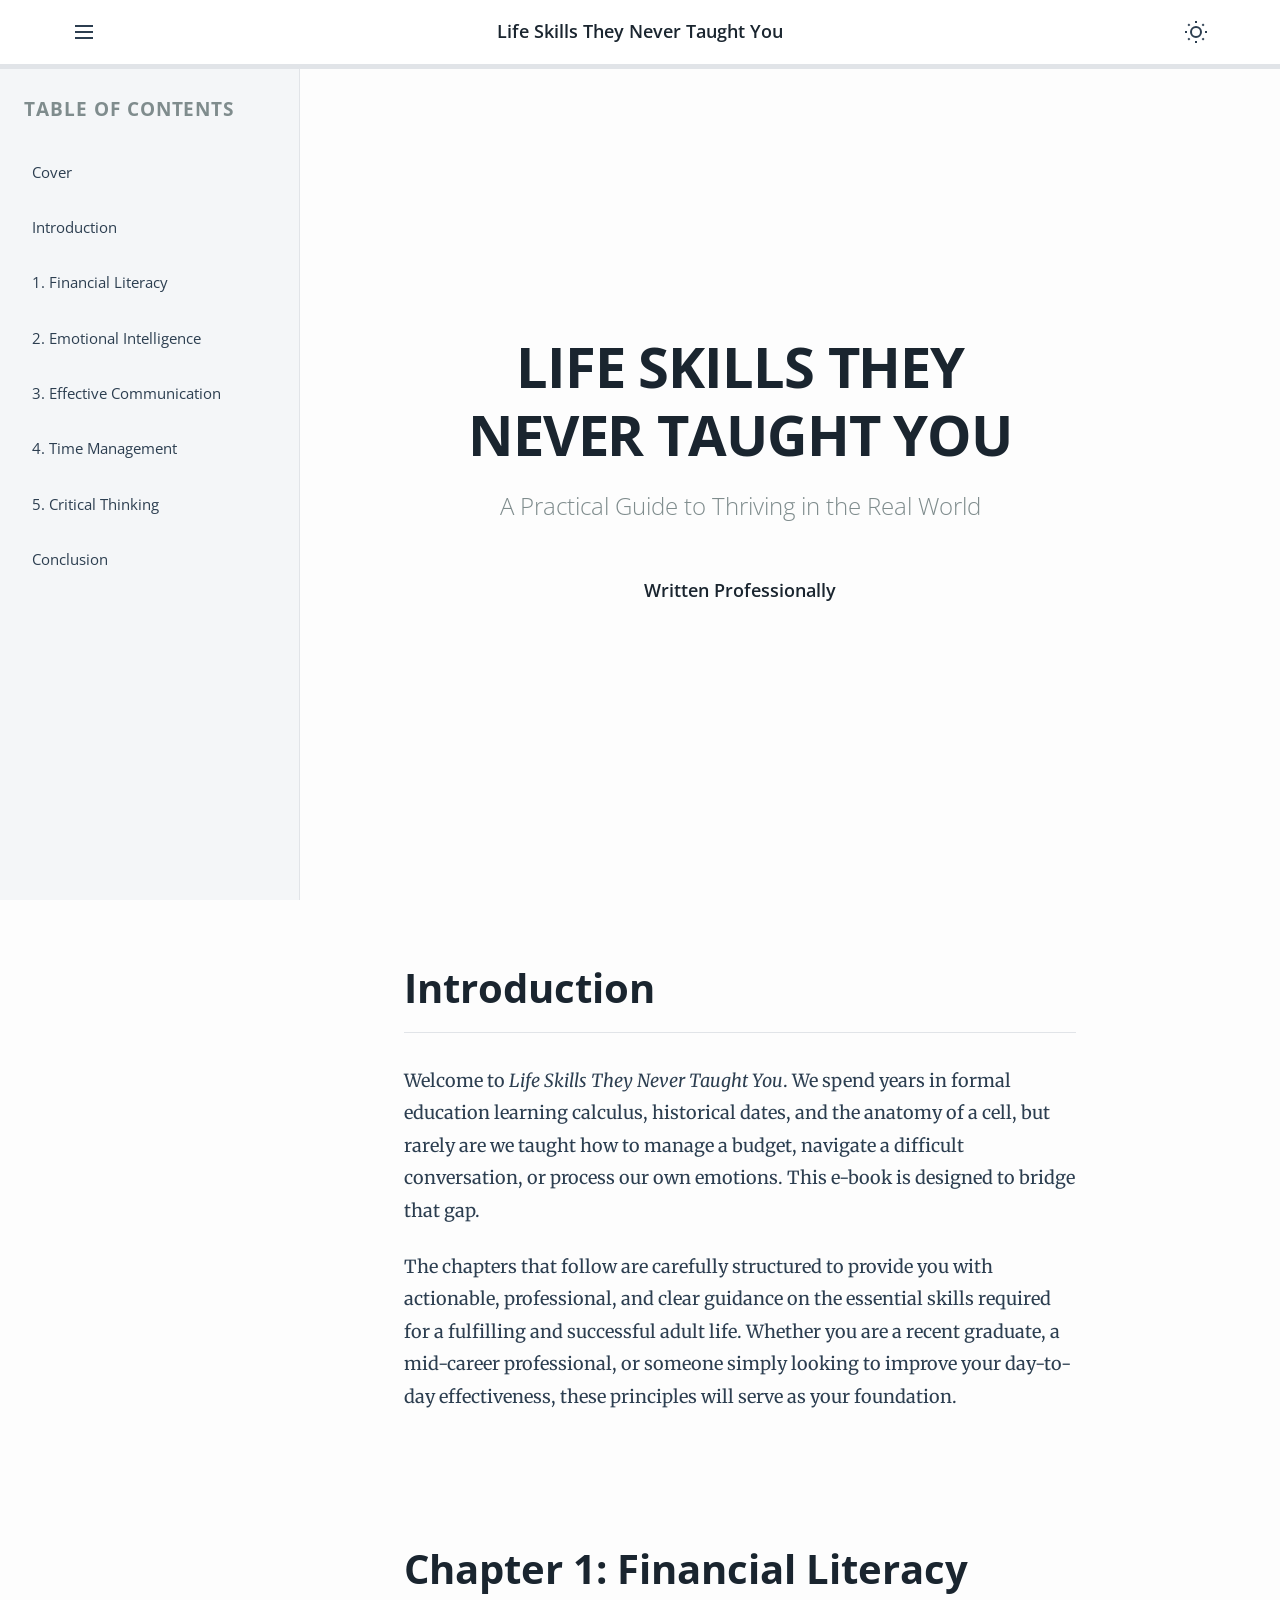
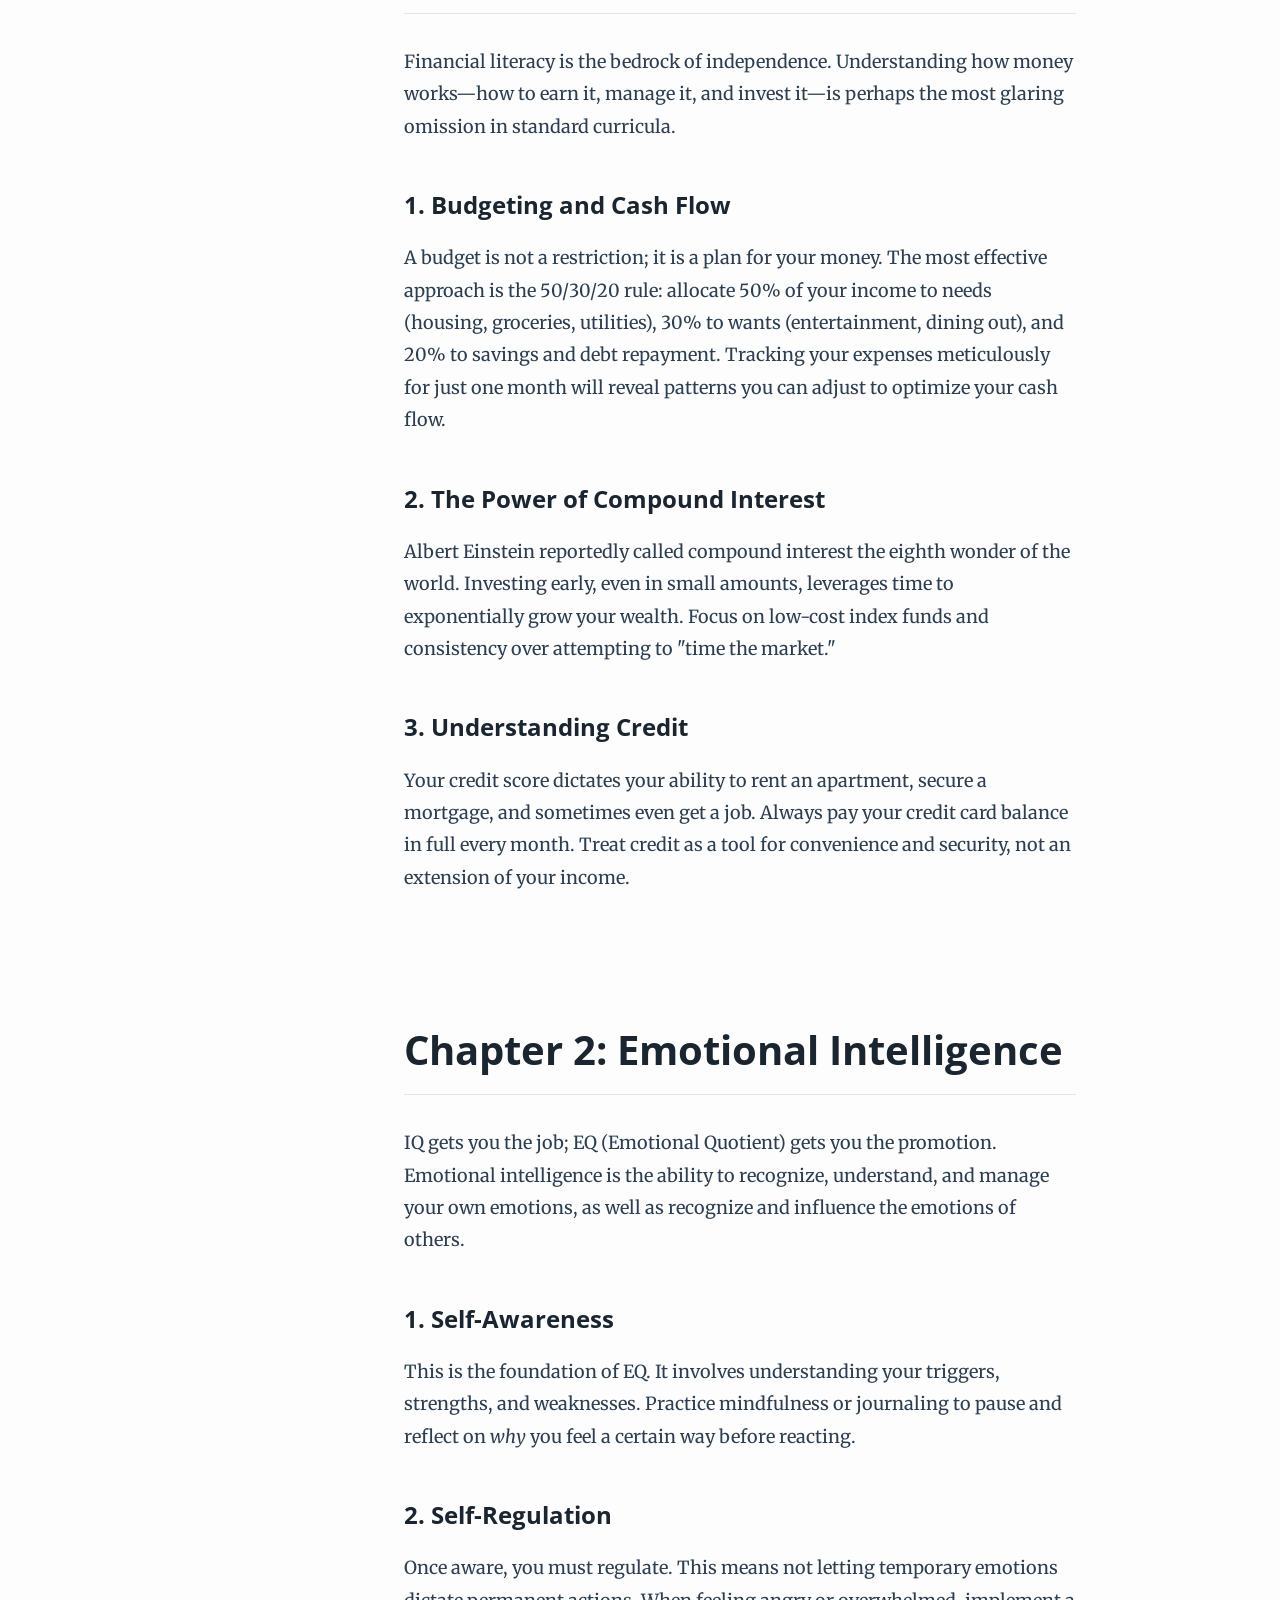
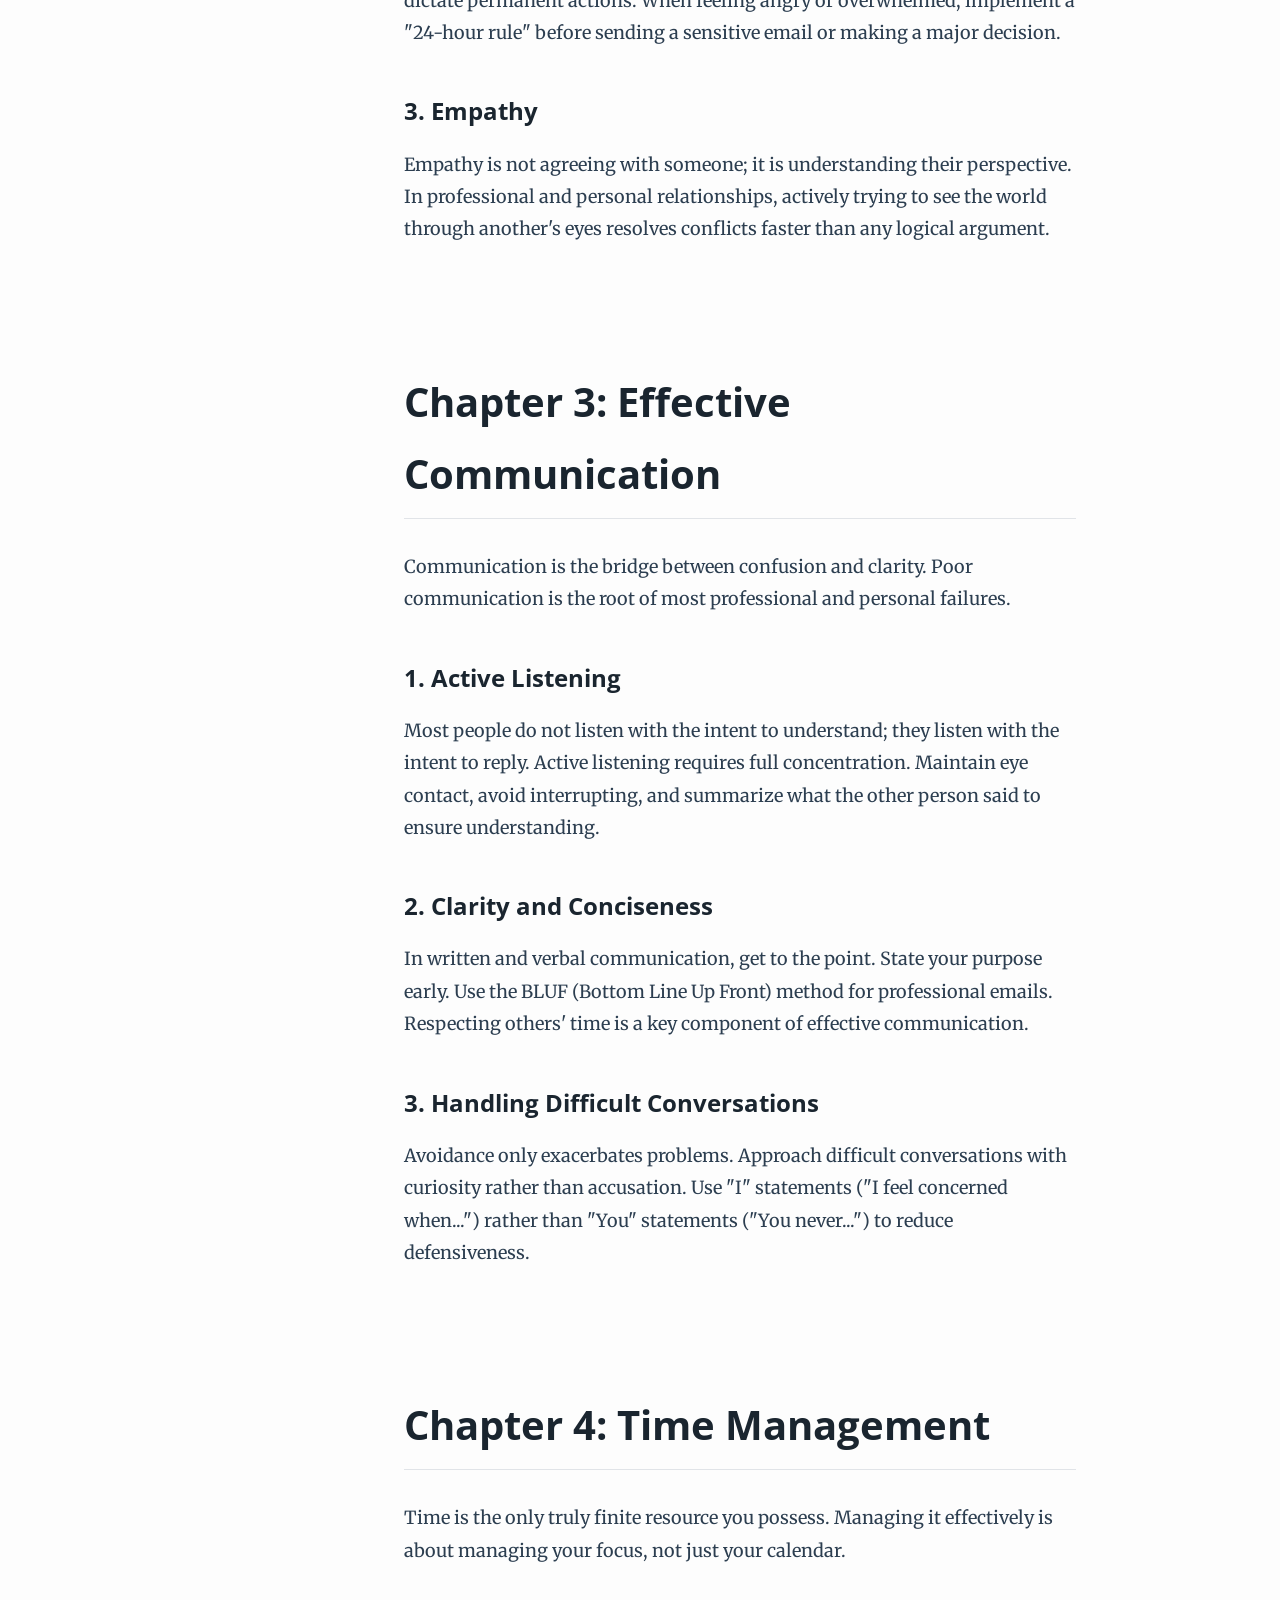
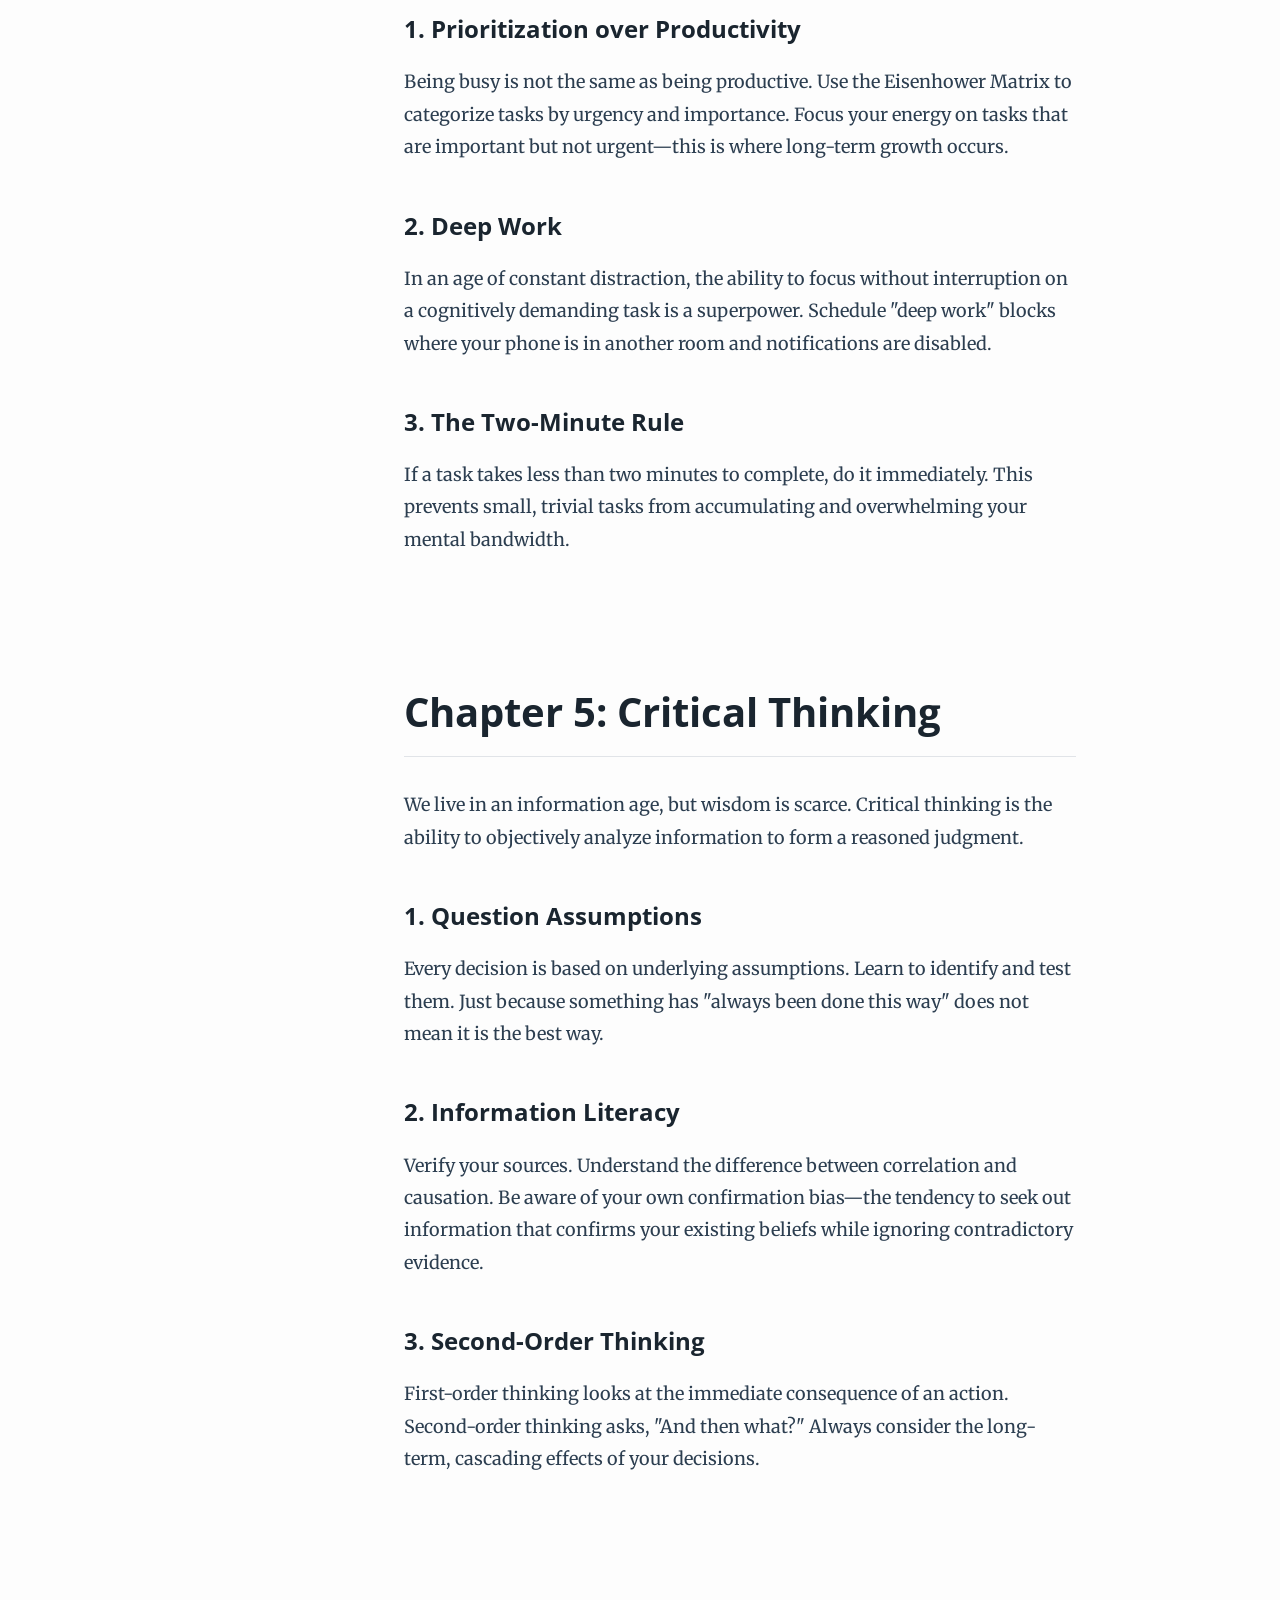
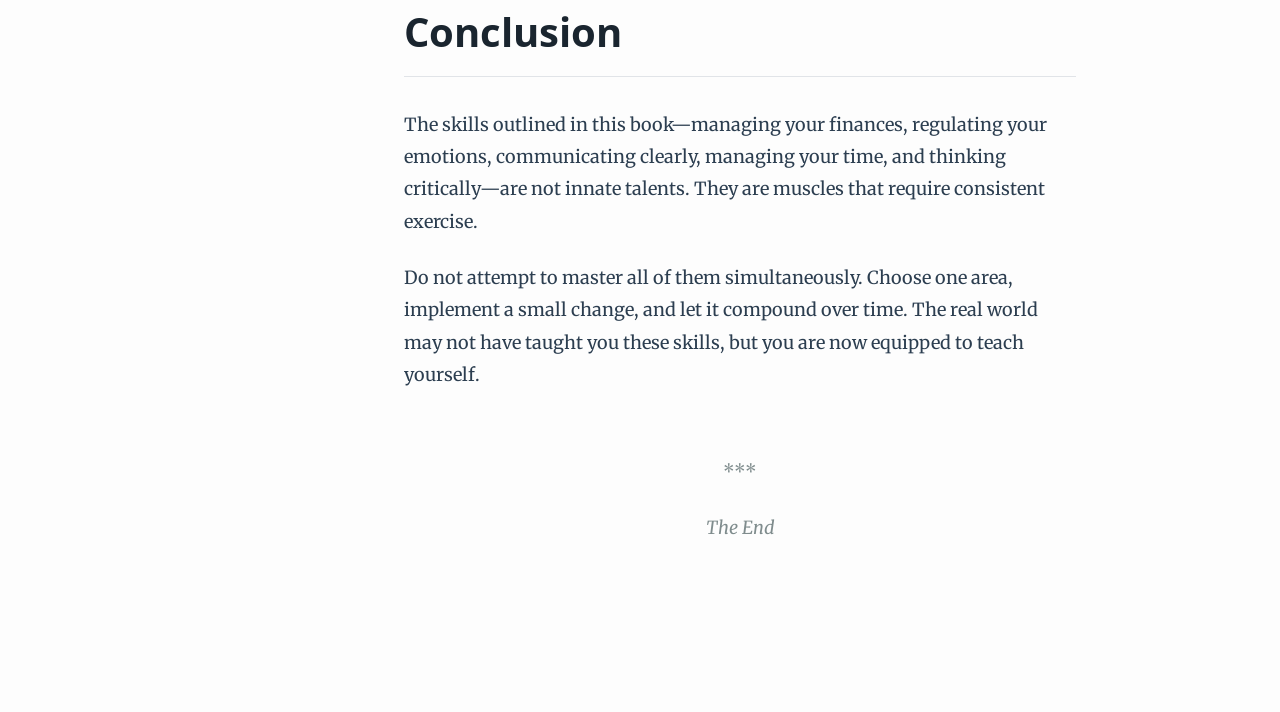
==== commit d1b6748d: "feat: Implement professional web-based E-book - Replaced mobile shop template with a semantic HTML e" ====
--- a/index.html
+++ b/index.html
@@ -3,741 +3,162 @@
 <head>
     <meta charset="UTF-8">
     <meta name="viewport" content="width=device-width, initial-scale=1.0">
-    <title>Your Brand Name | Luxury Furniture</title>
-
-    <!-- Google Fonts -->
+    <title>LIFE SKILLS THEY NEVER TAUGHT YOU</title>
+    <meta name="description" content="A comprehensive guide to essential life skills including financial literacy, emotional intelligence, communication, and more.">
     <link rel="preconnect" href="https://fonts.googleapis.com">
     <link rel="preconnect" href="https://fonts.gstatic.com" crossorigin>
-    <link href="https://fonts.googleapis.com/css2?family=Playfair+Display:ital,wght@0,400;0,500;0,600;0,700;1,400&family=Poppins:wght@300;400;500;600&display=swap" rel="stylesheet">
-
-    <!-- CSS -->
+    <link href="https://fonts.googleapis.com/css2?family=Merriweather:ital,wght@0,300;0,400;0,700;1,400&family=Open+Sans:wght@400;500;600;700&display=swap" rel="stylesheet">
     <link rel="stylesheet" href="style.css">
 </head>
-<body>
-    <!-- Loading Screen -->
-    <div id="loading-screen">
-        <div class="loader"></div>
+<body class="light-mode">
+    <!-- Top Navigation Bar -->
+    <header class="top-nav">
+        <div class="nav-container">
+            <button id="sidebar-toggle" class="icon-btn" aria-label="Toggle Table of Contents" aria-expanded="false">
+                <svg viewBox="0 0 24 24" fill="none" stroke="currentColor" stroke-width="2"><line x1="3" y1="12" x2="21" y2="12"></line><line x1="3" y1="6" x2="21" y2="6"></line><line x1="3" y1="18" x2="21" y2="18"></line></svg>
+            </button>
+            <div class="book-title-nav">Life Skills They Never Taught You</div>
+            <button id="theme-toggle" class="icon-btn" aria-label="Toggle Dark Mode">
+                <svg class="sun-icon" viewBox="0 0 24 24" fill="none" stroke="currentColor" stroke-width="2"><circle cx="12" cy="12" r="5"></circle><line x1="12" y1="1" x2="12" y2="3"></line><line x1="12" y1="21" x2="12" y2="23"></line><line x1="4.22" y1="4.22" x2="5.64" y2="5.64"></line><line x1="18.36" y1="18.36" x2="19.78" y2="19.78"></line><line x1="1" y1="12" x2="3" y2="12"></line><line x1="21" y1="12" x2="23" y2="12"></line><line x1="4.22" y1="19.78" x2="5.64" y2="18.36"></line><line x1="18.36" y1="4.22" x2="19.78" y2="5.64"></line></svg>
+                <svg class="moon-icon" viewBox="0 0 24 24" fill="none" stroke="currentColor" stroke-width="2" style="display: none;"><path d="M21 12.79A9 9 0 1 1 11.21 3 7 7 0 0 0 21 12.79z"></path></svg>
+            </button>
+        </div>
+        <div class="progress-container">
+            <div id="reading-progress" class="progress-bar"></div>
+        </div>
+    </header>
+
+    <div class="book-layout">
+        <!-- Sidebar Table of Contents -->
+        <aside id="sidebar" class="sidebar">
+            <nav class="toc">
+                <h2>Table of Contents</h2>
+                <ul id="toc-list">
+                    <li><a href="#cover" class="toc-link active">Cover</a></li>
+                    <li><a href="#introduction" class="toc-link">Introduction</a></li>
+                    <li><a href="#chapter-1" class="toc-link">1. Financial Literacy</a></li>
+                    <li><a href="#chapter-2" class="toc-link">2. Emotional Intelligence</a></li>
+                    <li><a href="#chapter-3" class="toc-link">3. Effective Communication</a></li>
+                    <li><a href="#chapter-4" class="toc-link">4. Time Management</a></li>
+                    <li><a href="#chapter-5" class="toc-link">5. Critical Thinking</a></li>
+                    <li><a href="#conclusion" class="toc-link">Conclusion</a></li>
+                </ul>
+            </nav>
+        </aside>
+
+        <!-- Main Reading Area -->
+        <main id="main-content" class="main-content">
+
+            <!-- Cover Page -->
+            <section id="cover" class="chapter cover-page">
+                <div class="cover-content">
+                    <h1 class="book-title">LIFE SKILLS THEY NEVER TAUGHT YOU</h1>
+                    <p class="book-subtitle">A Practical Guide to Thriving in the Real World</p>
+                    <div class="author-info">
+                        <p>Written Professionally</p>
+                    </div>
+                </div>
+            </section>
+
+            <!-- Introduction -->
+            <section id="introduction" class="chapter">
+                <h2>Introduction</h2>
+                <p>Welcome to <em>Life Skills They Never Taught You</em>. We spend years in formal education learning calculus, historical dates, and the anatomy of a cell, but rarely are we taught how to manage a budget, navigate a difficult conversation, or process our own emotions. This e-book is designed to bridge that gap.</p>
+                <p>The chapters that follow are carefully structured to provide you with actionable, professional, and clear guidance on the essential skills required for a fulfilling and successful adult life. Whether you are a recent graduate, a mid-career professional, or someone simply looking to improve your day-to-day effectiveness, these principles will serve as your foundation.</p>
+            </section>
+
+            <!-- Chapter 1 -->
+            <section id="chapter-1" class="chapter">
+                <h2>Chapter 1: Financial Literacy</h2>
+                <p>Financial literacy is the bedrock of independence. Understanding how money works—how to earn it, manage it, and invest it—is perhaps the most glaring omission in standard curricula.</p>
+
+                <h3>1. Budgeting and Cash Flow</h3>
+                <p>A budget is not a restriction; it is a plan for your money. The most effective approach is the 50/30/20 rule: allocate 50% of your income to needs (housing, groceries, utilities), 30% to wants (entertainment, dining out), and 20% to savings and debt repayment. Tracking your expenses meticulously for just one month will reveal patterns you can adjust to optimize your cash flow.</p>
+
+                <h3>2. The Power of Compound Interest</h3>
+                <p>Albert Einstein reportedly called compound interest the eighth wonder of the world. Investing early, even in small amounts, leverages time to exponentially grow your wealth. Focus on low-cost index funds and consistency over attempting to "time the market."</p>
+
+                <h3>3. Understanding Credit</h3>
+                <p>Your credit score dictates your ability to rent an apartment, secure a mortgage, and sometimes even get a job. Always pay your credit card balance in full every month. Treat credit as a tool for convenience and security, not an extension of your income.</p>
+            </section>
+
+            <!-- Chapter 2 -->
+            <section id="chapter-2" class="chapter">
+                <h2>Chapter 2: Emotional Intelligence</h2>
+                <p>IQ gets you the job; EQ (Emotional Quotient) gets you the promotion. Emotional intelligence is the ability to recognize, understand, and manage your own emotions, as well as recognize and influence the emotions of others.</p>
+
+                <h3>1. Self-Awareness</h3>
+                <p>This is the foundation of EQ. It involves understanding your triggers, strengths, and weaknesses. Practice mindfulness or journaling to pause and reflect on <em>why</em> you feel a certain way before reacting.</p>
+
+                <h3>2. Self-Regulation</h3>
+                <p>Once aware, you must regulate. This means not letting temporary emotions dictate permanent actions. When feeling angry or overwhelmed, implement a "24-hour rule" before sending a sensitive email or making a major decision.</p>
+
+                <h3>3. Empathy</h3>
+                <p>Empathy is not agreeing with someone; it is understanding their perspective. In professional and personal relationships, actively trying to see the world through another's eyes resolves conflicts faster than any logical argument.</p>
+            </section>
+
+            <!-- Chapter 3 -->
+            <section id="chapter-3" class="chapter">
+                <h2>Chapter 3: Effective Communication</h2>
+                <p>Communication is the bridge between confusion and clarity. Poor communication is the root of most professional and personal failures.</p>
+
+                <h3>1. Active Listening</h3>
+                <p>Most people do not listen with the intent to understand; they listen with the intent to reply. Active listening requires full concentration. Maintain eye contact, avoid interrupting, and summarize what the other person said to ensure understanding.</p>
+
+                <h3>2. Clarity and Conciseness</h3>
+                <p>In written and verbal communication, get to the point. State your purpose early. Use the BLUF (Bottom Line Up Front) method for professional emails. Respecting others' time is a key component of effective communication.</p>
+
+                <h3>3. Handling Difficult Conversations</h3>
+                <p>Avoidance only exacerbates problems. Approach difficult conversations with curiosity rather than accusation. Use "I" statements ("I feel concerned when...") rather than "You" statements ("You never...") to reduce defensiveness.</p>
+            </section>
+
+            <!-- Chapter 4 -->
+            <section id="chapter-4" class="chapter">
+                <h2>Chapter 4: Time Management</h2>
+                <p>Time is the only truly finite resource you possess. Managing it effectively is about managing your focus, not just your calendar.</p>
+
+                <h3>1. Prioritization over Productivity</h3>
+                <p>Being busy is not the same as being productive. Use the Eisenhower Matrix to categorize tasks by urgency and importance. Focus your energy on tasks that are important but not urgent—this is where long-term growth occurs.</p>
+
+                <h3>2. Deep Work</h3>
+                <p>In an age of constant distraction, the ability to focus without interruption on a cognitively demanding task is a superpower. Schedule "deep work" blocks where your phone is in another room and notifications are disabled.</p>
+
+                <h3>3. The Two-Minute Rule</h3>
+                <p>If a task takes less than two minutes to complete, do it immediately. This prevents small, trivial tasks from accumulating and overwhelming your mental bandwidth.</p>
+            </section>
+
+            <!-- Chapter 5 -->
+            <section id="chapter-5" class="chapter">
+                <h2>Chapter 5: Critical Thinking</h2>
+                <p>We live in an information age, but wisdom is scarce. Critical thinking is the ability to objectively analyze information to form a reasoned judgment.</p>
+
+                <h3>1. Question Assumptions</h3>
+                <p>Every decision is based on underlying assumptions. Learn to identify and test them. Just because something has "always been done this way" does not mean it is the best way.</p>
+
+                <h3>2. Information Literacy</h3>
+                <p>Verify your sources. Understand the difference between correlation and causation. Be aware of your own confirmation bias—the tendency to seek out information that confirms your existing beliefs while ignoring contradictory evidence.</p>
+
+                <h3>3. Second-Order Thinking</h3>
+                <p>First-order thinking looks at the immediate consequence of an action. Second-order thinking asks, "And then what?" Always consider the long-term, cascading effects of your decisions.</p>
+            </section>
+
+            <!-- Conclusion -->
+            <section id="conclusion" class="chapter">
+                <h2>Conclusion</h2>
+                <p>The skills outlined in this book—managing your finances, regulating your emotions, communicating clearly, managing your time, and thinking critically—are not innate talents. They are muscles that require consistent exercise.</p>
+                <p>Do not attempt to master all of them simultaneously. Choose one area, implement a small change, and let it compound over time. The real world may not have taught you these skills, but you are now equipped to teach yourself.</p>
+                <div class="book-end">
+                    <p>***</p>
+                    <p><em>The End</em></p>
+                </div>
+            </section>
+
+        </main>
     </div>
 
-    <!-- Scroll Progress -->
-    <div class="scroll-progress"></div>
+    <!-- Overlay for mobile sidebar -->
+    <div id="sidebar-overlay" class="overlay"></div>
 
-    <!-- Premium Navigation -->
-    <nav id="navbar" class="glass-nav">
-        <div class="nav-container">
-            <a href="#" class="logo">Your Brand<span>.</span></a>
-            <div class="nav-links">
-                <a href="#home" class="active">Home</a>
-                <a href="#collections">Collections</a>
-                <a href="#products">Products</a>
-                <a href="#about">About</a>
-                <a href="#reviews">Reviews</a>
-                <a href="#contact">Contact</a>
-            </div>
-            <a href="#shop" class="btn btn-primary cta-nav">Shop Collection</a>
-            <div class="menu-toggle">
-                <span></span>
-                <span></span>
-                <span></span>
-            </div>
-        </div>
-    </nav>
-
-    <!-- Hero Section -->
-    <section id="home" class="hero">
-        <div class="hero-content reveal">
-            <h1>Crafting Comfort, <br>Elegance & <br><span>Timeless Living</span></h1>
-            <p>Discover beautifully designed furniture that transforms every space into a masterpiece.</p>
-            <div class="hero-buttons">
-                <a href="#collections" class="btn btn-primary">Explore Collection</a>
-                <a href="#contact" class="btn btn-secondary">Get Free Consultation</a>
-            </div>
-        </div>
-        <div class="hero-image parallax" style="background-image: url('https://images.unsplash.com/photo-1600210492486-724fe5c67fb0?auto=format&fit=crop&q=80&w=1920');"></div>
-    </section>
-
-    <!-- Trust Section -->
-    <section class="trust-section bg-beige">
-        <div class="container trust-grid">
-            <div class="trust-item reveal-up">
-                <span class="counter" data-target="99999">0</span><span>+</span>
-                <p>Happy Customers</p>
-            </div>
-            <div class="trust-item reveal-up" style="transition-delay: 0.1s;">
-                <span class="rating-text">4.9★</span>
-                <p>Customer Rating</p>
-            </div>
-            <div class="trust-item reveal-up" style="transition-delay: 0.2s;">
-                <span class="counter" data-target="5000">0</span><span>+</span>
-                <p>Products Delivered</p>
-            </div>
-            <div class="trust-item reveal-up" style="transition-delay: 0.3s;">
-                <span class="counter" data-target="15">0</span><span>+</span>
-                <p>Years Experience</p>
-            </div>
-        </div>
-    </section>
-
-    <!-- About Us Section -->
-    <section id="about" class="about-section">
-        <div class="container about-grid">
-            <div class="about-image reveal-left">
-                <img src="https://images.unsplash.com/photo-1616486338812-3dadae4b4ace?auto=format&fit=crop&q=80&w=800" alt="Craftsmanship">
-            </div>
-            <div class="about-content reveal-right">
-                <span class="section-subtitle">Our Story</span>
-                <h2>The Art of Fine Furniture</h2>
-                <p>At Your Brand, we believe that furniture is more than just functional objects; it is the soul of your living space. Our craftsmanship philosophy is rooted in blending traditional woodworking techniques with modern, elegant design.</p>
-                <div class="about-features">
-                    <div class="feature">
-                        <h4>Our Mission</h4>
-                        <p>To provide accessible luxury that elevates everyday living.</p>
-                    </div>
-                    <div class="feature">
-                        <h4>Our Vision</h4>
-                        <p>To be the world's most trusted premium home decor destination.</p>
-                    </div>
-                </div>
-            </div>
-        </div>
-    </section>
-
-    <!-- Featured Collections -->
-    <section id="collections" class="collections-section bg-beige">
-        <div class="container">
-            <div class="section-header text-center reveal-up">
-                <span class="section-subtitle">Curated For You</span>
-                <h2>Featured Collections</h2>
-            </div>
-            <div class="collection-grid">
-                <!-- Collection Cards -->
-                <div class="collection-card reveal-up">
-                    <img src="https://images.unsplash.com/photo-1583847268964-b28dc8f51f92?auto=format&fit=crop&q=80&w=600" alt="Living Room">
-                    <div class="collection-info glass-card">
-                        <h3>Living Room</h3>
-                        <p>Elegance and comfort combined.</p>
-                        <a href="#" class="btn-text">Explore &#8594;</a>
-                    </div>
-                </div>
-                <div class="collection-card reveal-up" style="transition-delay: 0.1s;">
-                    <img src="https://images.unsplash.com/photo-1505693314120-0d443867891c?auto=format&fit=crop&q=80&w=600" alt="Bedroom">
-                    <div class="collection-info glass-card">
-                        <h3>Bedroom</h3>
-                        <p>Your sanctuary of peace.</p>
-                        <a href="#" class="btn-text">Explore &#8594;</a>
-                    </div>
-                </div>
-                <div class="collection-card reveal-up" style="transition-delay: 0.2s;">
-                    <img src="https://images.unsplash.com/photo-1604578762246-41134e37f9cc?auto=format&fit=crop&q=80&w=600" alt="Dining Room">
-                    <div class="collection-info glass-card">
-                        <h3>Dining Room</h3>
-                        <p>Gather around in style.</p>
-                        <a href="#" class="btn-text">Explore &#8594;</a>
-                    </div>
-                </div>
-                <div class="collection-card reveal-up">
-                    <img src="https://images.unsplash.com/photo-1524758631624-e2822e304c36?auto=format&fit=crop&q=80&w=600" alt="Office Furniture">
-                    <div class="collection-info glass-card">
-                        <h3>Home Office</h3>
-                        <p>Inspiring productivity.</p>
-                        <a href="#" class="btn-text">Explore &#8594;</a>
-                    </div>
-                </div>
-                <div class="collection-card reveal-up" style="transition-delay: 0.1s;">
-                    <img src="https://images.unsplash.com/photo-1600585154340-be6161a56a0c?auto=format&fit=crop&q=80&w=600" alt="Outdoor Furniture">
-                    <div class="collection-info glass-card">
-                        <h3>Outdoor</h3>
-                        <p>Nature meets comfort.</p>
-                        <a href="#" class="btn-text">Explore &#8594;</a>
-                    </div>
-                </div>
-                <div class="collection-card reveal-up" style="transition-delay: 0.2s;">
-                    <img src="https://images.unsplash.com/photo-1513694203232-719a280e022f?auto=format&fit=crop&q=80&w=600" alt="Luxury Decor">
-                    <div class="collection-info glass-card">
-                        <h3>Luxury Décor</h3>
-                        <p>The perfect finishing touches.</p>
-                        <a href="#" class="btn-text">Explore &#8594;</a>
-                    </div>
-                </div>
-            </div>
-        </div>
-    </section>
-
-    <!-- Best Selling Products -->
-    <section id="products" class="products-section">
-        <div class="container">
-            <div class="section-header text-center reveal-up">
-                <span class="section-subtitle">Top Picks</span>
-                <h2>Best Selling Products</h2>
-            </div>
-            <div class="product-grid">
-                <!-- Product 1 -->
-                <div class="product-card reveal-up">
-                    <div class="product-image">
-                        <img src="https://images.unsplash.com/photo-1555041469-a586c61ea9bc?auto=format&fit=crop&q=80&w=600" alt="Sofa Set">
-                        <div class="product-overlay">
-                            <button class="btn btn-primary quick-view-btn" data-product="1">View Details</button>
-                        </div>
-                    </div>
-                    <div class="product-details">
-                        <span class="product-category">Sofa Sets</span>
-                        <h3>Velvet Cloud Sofa</h3>
-                        <div class="price">$2,499</div>
-                        <ul class="features">
-                            <li>Premium Velvet</li>
-                            <li>Solid Oak Frame</li>
-                        </ul>
-                    </div>
-                </div>
-                <!-- Product 2 -->
-                <div class="product-card reveal-up" style="transition-delay: 0.1s;">
-                    <div class="product-image">
-                        <img src="https://images.unsplash.com/photo-1505693416388-ac5ce068fe85?auto=format&fit=crop&q=80&w=600" alt="Luxury Bed">
-                        <div class="product-overlay">
-                            <button class="btn btn-primary quick-view-btn" data-product="2">View Details</button>
-                        </div>
-                    </div>
-                    <div class="product-details">
-                        <span class="product-category">Luxury Beds</span>
-                        <h3>Majestic King Bed</h3>
-                        <div class="price">$3,199</div>
-                        <ul class="features">
-                            <li>Tufted Headboard</li>
-                            <li>Ergonomic Support</li>
-                        </ul>
-                    </div>
-                </div>
-                <!-- Product 3 -->
-                <div class="product-card reveal-up" style="transition-delay: 0.2s;">
-                    <div class="product-image">
-                        <img src="https://images.unsplash.com/photo-1604578762246-41134e37f9cc?auto=format&fit=crop&q=80&w=600" alt="Dining Table">
-                        <div class="product-overlay">
-                            <button class="btn btn-primary quick-view-btn" data-product="3">View Details</button>
-                        </div>
-                    </div>
-                    <div class="product-details">
-                        <span class="product-category">Dining Tables</span>
-                        <h3>Marble Heritage Table</h3>
-                        <div class="price">$1,899</div>
-                        <ul class="features">
-                            <li>Italian Marble</li>
-                            <li>Seats up to 8</li>
-                        </ul>
-                    </div>
-                </div>
-                <!-- Product 4 -->
-                <div class="product-card reveal-up" style="transition-delay: 0.3s;">
-                    <div class="product-image">
-                        <img src="https://images.unsplash.com/photo-1592078615290-033ee584e267?auto=format&fit=crop&q=80&w=600" alt="Office Chair">
-                        <div class="product-overlay">
-                            <button class="btn btn-primary quick-view-btn" data-product="4">View Details</button>
-                        </div>
-                    </div>
-                    <div class="product-details">
-                        <span class="product-category">Office Chairs</span>
-                        <h3>Executive Leather Chair</h3>
-                        <div class="price">$899</div>
-                        <ul class="features">
-                            <li>Genuine Leather</li>
-                            <li>Lumbar Support</li>
-                        </ul>
-                    </div>
-                </div>
-                 <!-- Product 5 -->
-                 <div class="product-card reveal-up" style="transition-delay: 0.1s;">
-                    <div class="product-image">
-                        <img src="https://images.unsplash.com/photo-1532372576444-dda954194ad0?auto=format&fit=crop&q=80&w=600" alt="Coffee Table">
-                        <div class="product-overlay">
-                            <button class="btn btn-primary quick-view-btn" data-product="5">View Details</button>
-                        </div>
-                    </div>
-                    <div class="product-details">
-                        <span class="product-category">Coffee Tables</span>
-                        <h3>Glass Horizon Table</h3>
-                        <div class="price">$499</div>
-                        <ul class="features">
-                            <li>Tempered Glass</li>
-                            <li>Minimalist Design</li>
-                        </ul>
-                    </div>
-                </div>
-                <!-- Product 6 -->
-                <div class="product-card reveal-up" style="transition-delay: 0.2s;">
-                    <div class="product-image">
-                        <img src="https://images.unsplash.com/photo-1595428774223-ef52624120d2?auto=format&fit=crop&q=80&w=600" alt="Wardrobe">
-                        <div class="product-overlay">
-                            <button class="btn btn-primary quick-view-btn" data-product="6">View Details</button>
-                        </div>
-                    </div>
-                    <div class="product-details">
-                        <span class="product-category">Wardrobes</span>
-                        <h3>Grand Oak Wardrobe</h3>
-                        <div class="price">$2,100</div>
-                        <ul class="features">
-                            <li>Spacious Interior</li>
-                            <li>Soft-close Doors</li>
-                        </ul>
-                    </div>
-                </div>
-                <!-- Product 7 -->
-                <div class="product-card reveal-up" style="transition-delay: 0.3s;">
-                    <div class="product-image">
-                        <img src="https://images.unsplash.com/photo-1601366533287-5ee4c763ae4e?auto=format&fit=crop&q=80&w=600" alt="TV Unit">
-                        <div class="product-overlay">
-                            <button class="btn btn-primary quick-view-btn" data-product="7">View Details</button>
-                        </div>
-                    </div>
-                    <div class="product-details">
-                        <span class="product-category">TV Units</span>
-                        <h3>Modern Minimalist Console</h3>
-                        <div class="price">$799</div>
-                        <ul class="features">
-                            <li>Cable Management</li>
-                            <li>Walnut Finish</li>
-                        </ul>
-                    </div>
-                </div>
-                <!-- Product 8 -->
-                <div class="product-card reveal-up" style="transition-delay: 0.4s;">
-                    <div class="product-image">
-                        <img src="https://images.unsplash.com/photo-1594620302200-9a762244a156?auto=format&fit=crop&q=80&w=600" alt="Bookshelf">
-                        <div class="product-overlay">
-                            <button class="btn btn-primary quick-view-btn" data-product="8">View Details</button>
-                        </div>
-                    </div>
-                    <div class="product-details">
-                        <span class="product-category">Bookshelves</span>
-                        <h3>Geometric Library Shelf</h3>
-                        <div class="price">$649</div>
-                        <ul class="features">
-                            <li>Sturdy Metal Frame</li>
-                            <li>Asymmetrical Design</li>
-                        </ul>
-                    </div>
-                </div>
-            </div>
-        </div>
-    </section>
-
-    <!-- Why Choose Us -->
-    <section class="why-us bg-charcoal text-white">
-        <div class="container">
-            <div class="section-header text-center reveal-up">
-                <span class="section-subtitle">Our Promise</span>
-                <h2 style="color: var(--color-ivory);">Why Choose Us</h2>
-            </div>
-            <div class="features-grid">
-                <div class="feature-card reveal-up">
-                    <div class="icon">💎</div>
-                    <h3>Premium Materials</h3>
-                    <p>Ethically sourced and meticulously selected materials for lasting durability.</p>
-                </div>
-                <div class="feature-card reveal-up" style="transition-delay: 0.1s;">
-                    <div class="icon">🔨</div>
-                    <h3>Expert Craftsmanship</h3>
-                    <p>Created by master artisans with decades of experience.</p>
-                </div>
-                <div class="feature-card reveal-up" style="transition-delay: 0.2s;">
-                    <div class="icon">✨</div>
-                    <h3>Modern Designs</h3>
-                    <p>Blending contemporary aesthetics with timeless elegance.</p>
-                </div>
-                <div class="feature-card reveal-up">
-                    <div class="icon">🛋️</div>
-                    <h3>Custom Solutions</h3>
-                    <p>Tailor-made furniture designed to fit your unique space.</p>
-                </div>
-                <div class="feature-card reveal-up" style="transition-delay: 0.1s;">
-                    <div class="icon">💰</div>
-                    <h3>Affordable Luxury</h3>
-                    <p>Premium quality without the excessive markups.</p>
-                </div>
-                <div class="feature-card reveal-up" style="transition-delay: 0.2s;">
-                    <div class="icon">🚚</div>
-                    <h3>Reliable Delivery</h3>
-                    <p>White-glove delivery and installation services available.</p>
-                </div>
-            </div>
-        </div>
-    </section>
-
-    <!-- Interior Inspiration Gallery -->
-    <section class="gallery-section">
-        <div class="container">
-            <div class="section-header text-center reveal-up">
-                <span class="section-subtitle">Room Inspiration</span>
-                <h2>Interior Gallery</h2>
-            </div>
-            <div class="masonry-gallery">
-                <div class="gallery-item reveal-up">
-                    <img src="https://images.unsplash.com/photo-1600210492493-0946911123ea?auto=format&fit=crop&q=80&w=600" alt="Inspiration 1">
-                    <div class="gallery-overlay"><span>View Project</span></div>
-                </div>
-                <div class="gallery-item reveal-up">
-                    <img src="https://images.unsplash.com/photo-1600566753190-17f0baa2a6c3?auto=format&fit=crop&q=80&w=600" alt="Inspiration 2">
-                    <div class="gallery-overlay"><span>View Project</span></div>
-                </div>
-                <div class="gallery-item reveal-up">
-                    <img src="https://images.unsplash.com/photo-1600607687931-570a5ce23999?auto=format&fit=crop&q=80&w=600" alt="Inspiration 3">
-                    <div class="gallery-overlay"><span>View Project</span></div>
-                </div>
-                <div class="gallery-item reveal-up">
-                    <img src="https://images.unsplash.com/photo-1600585154340-be6161a56a0c?auto=format&fit=crop&q=80&w=600" alt="Inspiration 4">
-                    <div class="gallery-overlay"><span>View Project</span></div>
-                </div>
-                <div class="gallery-item reveal-up">
-                    <img src="https://images.unsplash.com/photo-1600607687644-b05b38a4d468?auto=format&fit=crop&q=80&w=600" alt="Inspiration 5">
-                    <div class="gallery-overlay"><span>View Project</span></div>
-                </div>
-                <div class="gallery-item reveal-up">
-                    <img src="https://images.unsplash.com/photo-1618221195710-dd6b41faaea6?auto=format&fit=crop&q=80&w=600" alt="Inspiration 6">
-                    <div class="gallery-overlay"><span>View Project</span></div>
-                </div>
-            </div>
-        </div>
-    </section>
-
-    <!-- Statistics Section -->
-    <section class="stats-section parallax" style="background-image: url('https://images.unsplash.com/photo-1616486338812-3dadae4b4ace?auto=format&fit=crop&q=80&w=1920');">
-        <div class="stats-overlay"></div>
-        <div class="container stats-grid relative z-10 text-white">
-            <div class="stat-item reveal-up">
-                <span class="counter" data-target="99999">0</span><span>+</span>
-                <p>Happy Customers</p>
-            </div>
-            <div class="stat-item reveal-up" style="transition-delay: 0.1s;">
-                <span class="counter" data-target="5000">0</span><span>+</span>
-                <p>Furniture Delivered</p>
-            </div>
-            <div class="stat-item reveal-up" style="transition-delay: 0.2s;">
-                <span class="counter" data-target="100">0</span><span>+</span>
-                <p>Design Collections</p>
-            </div>
-            <div class="stat-item reveal-up" style="transition-delay: 0.3s;">
-                <span class="rating-text">4.9★</span>
-                <p>Customer Satisfaction</p>
-            </div>
-        </div>
-    </section>
-
-    <!-- Customer Reviews -->
-    <section id="reviews" class="reviews-section bg-beige">
-        <div class="container">
-            <div class="section-header text-center reveal-up">
-                <span class="section-subtitle">Testimonials</span>
-                <h2>What Our Clients Say</h2>
-            </div>
-            <div class="review-slider reveal-up">
-                <div class="review-track">
-                    <!-- Review 1 -->
-                    <div class="review-card glass-card">
-                        <div class="stars">★★★★★</div>
-                        <p class="review-text">"Absolutely stunning quality. The walnut dining table transformed our space completely. Excellent craftsmanship!"</p>
-                        <div class="customer-info">
-                            <img src="https://images.unsplash.com/photo-1494790108377-be9c29b29330?auto=format&fit=crop&q=80&w=150" alt="Sarah J.">
-                            <div>
-                                <h4>Sarah J.</h4>
-                                <span>Interior Designer</span>
-                            </div>
-                        </div>
-                    </div>
-                    <!-- Review 2 -->
-                    <div class="review-card glass-card">
-                        <div class="stars">★★★★★</div>
-                        <p class="review-text">"The customer service was as premium as their furniture. White-glove delivery was flawless."</p>
-                        <div class="customer-info">
-                            <img src="https://images.unsplash.com/photo-1507003211169-0a1dd7228f2d?auto=format&fit=crop&q=80&w=150" alt="Michael T.">
-                            <div>
-                                <h4>Michael T.</h4>
-                                <span>Homeowner</span>
-                            </div>
-                        </div>
-                    </div>
-                    <!-- Review 3 -->
-                    <div class="review-card glass-card">
-                        <div class="stars">★★★★★</div>
-                        <p class="review-text">"I ordered a custom luxury bed and it exceeded all expectations. True luxury and comfort."</p>
-                        <div class="customer-info">
-                            <img src="https://images.unsplash.com/photo-1438761681033-6461ffad8d80?auto=format&fit=crop&q=80&w=150" alt="Emma R.">
-                            <div>
-                                <h4>Emma R.</h4>
-                                <span>Architect</span>
-                            </div>
-                        </div>
-                    </div>
-                    <!-- Review 4 -->
-                    <div class="review-card glass-card">
-                        <div class="stars">★★★★★</div>
-                        <p class="review-text">"The velvet sofa is the centerpiece of my living room. I get compliments from every guest."</p>
-                        <div class="customer-info">
-                            <img src="https://images.unsplash.com/photo-1500648767791-00dcc994a43e?auto=format&fit=crop&q=80&w=150" alt="David L.">
-                            <div>
-                                <h4>David L.</h4>
-                                <span>Business Owner</span>
-                            </div>
-                        </div>
-                    </div>
-                    <!-- Review 5 -->
-                    <div class="review-card glass-card">
-                        <div class="stars">★★★★★</div>
-                        <p class="review-text">"Beautiful finishes and incredible attention to detail. Worth every penny."</p>
-                        <div class="customer-info">
-                            <img src="https://images.unsplash.com/photo-1534528741775-53994a69daeb?auto=format&fit=crop&q=80&w=150" alt="Sophia M.">
-                            <div>
-                                <h4>Sophia M.</h4>
-                                <span>Real Estate Agent</span>
-                            </div>
-                        </div>
-                    </div>
-                    <!-- Review 6 -->
-                    <div class="review-card glass-card">
-                        <div class="stars">★★★★★</div>
-                        <p class="review-text">"From consultation to delivery, a truly 5-star experience. Highly recommend their design team."</p>
-                        <div class="customer-info">
-                            <img src="https://images.unsplash.com/photo-1506794778202-cad84cf45f1d?auto=format&fit=crop&q=80&w=150" alt="James W.">
-                            <div>
-                                <h4>James W.</h4>
-                                <span>Homeowner</span>
-                            </div>
-                        </div>
-                    </div>
-                </div>
-                <div class="slider-controls">
-                    <button id="prev-review" class="slider-btn">&#8592;</button>
-                    <button id="next-review" class="slider-btn">&#8594;</button>
-                </div>
-            </div>
-        </div>
-    </section>
-
-    <!-- Consultation & Contact Section -->
-    <section id="contact" class="contact-section">
-        <div class="container contact-grid">
-            <!-- Contact Info -->
-            <div class="contact-info reveal-left">
-                <span class="section-subtitle">Get in Touch</span>
-                <h2>Let's Design Your Dream Space</h2>
-                <p>Visit our showroom or reach out to our design consultants to start your journey towards elevated living.</p>
-
-                <div class="info-items">
-                    <div class="info-item">
-                        <span class="icon">📍</span>
-                        <div>
-                            <h4>Address</h4>
-                            <p>Current Address, Luxury District, NY 10001</p>
-                        </div>
-                    </div>
-                    <div class="info-item">
-                        <span class="icon">📞</span>
-                        <div>
-                            <h4>Phone</h4>
-                            <p>00000000000</p>
-                        </div>
-                    </div>
-                    <div class="info-item">
-                        <span class="icon">✉️</span>
-                        <div>
-                            <h4>Email</h4>
-                            <p>info@yourbrand.com</p>
-                        </div>
-                    </div>
-                    <div class="info-item">
-                        <span class="icon">🕒</span>
-                        <div>
-                            <h4>Business Hours</h4>
-                            <p>Mon - Sat: 10:00 AM - 8:00 PM<br>Sunday: By Appointment</p>
-                        </div>
-                    </div>
-                </div>
-            </div>
-
-            <!-- Inquiry Form -->
-            <div class="contact-form glass-card reveal-right">
-                <h3>Request Consultation</h3>
-                <form id="inquiry-form">
-                    <div class="form-group">
-                        <input type="text" id="name" required placeholder="Full Name">
-                    </div>
-                    <div class="form-row">
-                        <div class="form-group">
-                            <input type="tel" id="phone" required placeholder="Phone Number">
-                        </div>
-                        <div class="form-group">
-                            <input type="email" id="email" required placeholder="Email Address">
-                        </div>
-                    </div>
-                    <div class="form-row">
-                        <div class="form-group">
-                            <select id="interest" required>
-                                <option value="" disabled selected>Product Interest</option>
-                                <option value="living-room">Living Room</option>
-                                <option value="bedroom">Bedroom</option>
-                                <option value="dining">Dining Room</option>
-                                <option value="custom">Custom Design</option>
-                            </select>
-                        </div>
-                        <div class="form-group">
-                            <select id="budget" required>
-                                <option value="" disabled selected>Budget Range</option>
-                                <option value="under-5k">Under $5k</option>
-                                <option value="5k-10k">$5k - $10k</option>
-                                <option value="10k-25k">$10k - $25k</option>
-                                <option value="25k+">$25k+</option>
-                            </select>
-                        </div>
-                    </div>
-                    <div class="form-group">
-                        <textarea id="message" rows="4" required placeholder="Your Message"></textarea>
-                    </div>
-                    <button type="submit" class="btn btn-primary w-100">Send Inquiry</button>
-                    <div class="form-success hidden">Thank you! Your inquiry has been received.</div>
-                </form>
-            </div>
-        </div>
-    </section>
-
-    <!-- FAQ Section -->
-    <section class="faq-section bg-beige">
-        <div class="container">
-            <div class="section-header text-center reveal-up">
-                <span class="section-subtitle">Common Questions</span>
-                <h2>Frequently Asked Questions</h2>
-            </div>
-            <div class="faq-container reveal-up">
-                <div class="faq-item">
-                    <button class="faq-question">What are your delivery options? <span class="icon">+</span></button>
-                    <div class="faq-answer">
-                        <p>We offer white-glove delivery service for all premium furniture. Our team handles transportation, unboxing, assembly, and placement in your desired room.</p>
-                    </div>
-                </div>
-                <div class="faq-item">
-                    <button class="faq-question">Do you offer custom furniture orders? <span class="icon">+</span></button>
-                    <div class="faq-answer">
-                        <p>Yes, we specialize in bespoke furniture. You can schedule a consultation with our design team to customize materials, dimensions, and finishes.</p>
-                    </div>
-                </div>
-                <div class="faq-item">
-                    <button class="faq-question">What is your warranty coverage? <span class="icon">+</span></button>
-                    <div class="faq-answer">
-                        <p>All our products come with a minimum 5-year structural warranty. Premium collections feature a 10-year warranty covering craftsmanship and material defects.</p>
-                    </div>
-                </div>
-                <div class="faq-item">
-                    <button class="faq-question">Do you provide installation services? <span class="icon">+</span></button>
-                    <div class="faq-answer">
-                        <p>Installation is included with our white-glove delivery service. Our experts will assemble and set up your furniture to ensure perfection.</p>
-                    </div>
-                </div>
-                <div class="faq-item">
-                    <button class="faq-question">What is your return policy? <span class="icon">+</span></button>
-                    <div class="faq-answer">
-                        <p>We accept returns within 14 days of delivery for standard items in original condition. Custom-made items are non-refundable unless there is a manufacturing defect.</p>
-                    </div>
-                </div>
-            </div>
-        </div>
-    </section>
-
-    <!-- Newsletter Section -->
-    <section class="newsletter-section">
-        <div class="container text-center reveal-up">
-            <h2>Get Exclusive Furniture Offers & Design Inspiration</h2>
-            <p>Join our private mailing list for early access to new collections and expert interior design tips.</p>
-            <form id="newsletter-form" class="newsletter-form">
-                <input type="text" placeholder="Your Name" required>
-                <input type="email" placeholder="Your Email Address" required>
-                <button type="submit" class="btn btn-primary">Subscribe</button>
-            </form>
-            <div class="newsletter-success hidden">Subscribed successfully!</div>
-        </div>
-    </section>
-
-    <!-- Footer -->
-    <footer class="footer bg-charcoal text-white">
-        <div class="container footer-grid">
-            <div class="footer-brand">
-                <a href="#" class="logo footer-logo">Your Brand<span>.</span></a>
-                <p>Luxury Furniture For Inspired Living.</p>
-                <div class="social-links">
-                    <a href="#" aria-label="Facebook">Fb</a>
-                    <a href="#" aria-label="Instagram">Ig</a>
-                    <a href="#" aria-label="Twitter">Tw</a>
-                    <a href="#" aria-label="Pinterest">Pt</a>
-                </div>
-            </div>
-            <div class="footer-links">
-                <h4>Quick Links</h4>
-                <ul>
-                    <li><a href="#home">Home</a></li>
-                    <li><a href="#about">About Us</a></li>
-                    <li><a href="#collections">Collections</a></li>
-                    <li><a href="#reviews">Testimonials</a></li>
-                    <li><a href="#contact">Contact</a></li>
-                </ul>
-            </div>
-            <div class="footer-links">
-                <h4>Product Categories</h4>
-                <ul>
-                    <li><a href="#">Living Room</a></li>
-                    <li><a href="#">Bedroom</a></li>
-                    <li><a href="#">Dining Room</a></li>
-                    <li><a href="#">Home Office</a></li>
-                    <li><a href="#">Luxury Decor</a></li>
-                </ul>
-            </div>
-            <div class="footer-contact">
-                <h4>Contact Information</h4>
-                <p>📍 Current Address</p>
-                <p>📞 00000000000</p>
-                <p>✉️ info@yourbrand.com</p>
-            </div>
-        </div>
-        <div class="footer-bottom text-center">
-            <p>&copy; 2026 Your Brand Name. All Rights Reserved.</p>
-        </div>
-    </footer>
-
-    <!-- Product Quick View Modal -->
-    <div id="quick-view-modal" class="modal">
-        <div class="modal-content glass-card">
-            <span class="close-modal">&times;</span>
-            <div class="modal-grid">
-                <div class="modal-image">
-                    <img src="" alt="Product Preview" id="modal-img">
-                </div>
-                <div class="modal-info">
-                    <h2 id="modal-title">Product Name</h2>
-                    <p class="price" id="modal-price">$0</p>
-                    <p class="description" id="modal-desc">Detailed product description goes here. Highlighting the premium materials and exceptional craftsmanship.</p>
-                    <ul class="features" id="modal-features">
-                        <li>Feature 1</li>
-                        <li>Feature 2</li>
-                    </ul>
-                    <button class="btn btn-primary w-100">Add to Cart</button>
-                    <button class="btn btn-secondary w-100" style="margin-top: 10px;">Customize</button>
-                </div>
-            </div>
-        </div>
-    </div>
-
-    <!-- Lightbox Gallery Modal -->
-    <div id="lightbox-modal" class="modal lightbox">
-        <span class="close-lightbox">&times;</span>
-        <img class="lightbox-content" id="lightbox-img">
-    </div>
-
-    <!-- Floating Buttons -->
-    <a href="https://wa.me/00000000000" class="floating-btn whatsapp-btn" aria-label="WhatsApp" target="_blank">
-        <svg viewBox="0 0 24 24" width="24" height="24" stroke="currentColor" stroke-width="2" fill="none" stroke-linecap="round" stroke-linejoin="round"><path d="M21 11.5a8.38 8.38 0 0 1-.9 3.8 8.5 8.5 0 0 1-7.6 4.7 8.38 8.38 0 0 1-3.8-.9L3 21l1.9-5.7a8.38 8.38 0 0 1-.9-3.8 8.5 8.5 0 0 1 4.7-7.6 8.38 8.38 0 0 1 3.8-.9h.5a8.48 8.48 0 0 1 8 8v.5z"></path></svg>
-    </a>
-    <a href="tel:00000000000" class="floating-btn call-btn" aria-label="Call Now">
-        <svg viewBox="0 0 24 24" width="24" height="24" stroke="currentColor" stroke-width="2" fill="none" stroke-linecap="round" stroke-linejoin="round"><path d="M22 16.92v3a2 2 0 0 1-2.18 2 19.79 19.79 0 0 1-8.63-3.07 19.5 19.5 0 0 1-6-6 19.79 19.79 0 0 1-3.07-8.67A2 2 0 0 1 4.11 2h3a2 2 0 0 1 2 1.72 12.84 12.84 0 0 0 .7 2.81 2 2 0 0 1-.45 2.11L8.09 9.91a16 16 0 0 0 6 6l1.27-1.27a2 2 0 0 1 2.11-.45 12.84 12.84 0 0 0 2.81.7A2 2 0 0 1 22 16.92z"></path></svg>
-    </a>
-    <button id="back-to-top" class="floating-btn back-top-btn" aria-label="Back to Top">
-        <svg viewBox="0 0 24 24" width="24" height="24" stroke="currentColor" stroke-width="2" fill="none" stroke-linecap="round" stroke-linejoin="round"><polyline points="18 15 12 9 6 15"></polyline></svg>
-    </button>
-
-    <!-- JavaScript -->
     <script src="script.js"></script>
 </body>
-</html>
+</html>
--- a/style.css
+++ b/style.css
@@ -1,1077 +1,368 @@
-/* --- CSS Variables & Resets --- */
-:root {
-    /* Luxury Color Palette */
-    --color-walnut: #4A3B32;
-    --color-beige: #F5F0E6;
-    --color-ivory: #FAF9F6;
-    --color-charcoal: #2C2C2C;
-    --color-gold: #D4AF37;
-    --color-gold-hover: #C5A028;
+/* =========================================
+   CSS Variables (Theme Definitions)
+   ========================================= */
+   :root {
+    /* Light Theme (Default) */
+    --bg-color: #fdfdfd;
+    --text-color: #2c3e50;
+    --heading-color: #1a252f;
+    --sidebar-bg: #f4f6f8;
+    --sidebar-border: #e1e4e8;
+    --nav-bg: #ffffff;
+    --nav-border: #e1e4e8;
+    --accent-color: #3498db;
+    --accent-hover: #2980b9;
+    --text-muted: #7f8c8d;
+    --progress-bg: #e1e4e8;
+    --progress-fill: #3498db;
 
     /* Typography */
-    --font-heading: 'Playfair Display', serif;
-    --font-body: 'Poppins', sans-serif;
-
-    /* Effects & Spacing */
-    --transition: all 0.4s cubic-bezier(0.25, 0.46, 0.45, 0.94);
-    --shadow-soft: 0 10px 30px rgba(0, 0, 0, 0.05);
-    --shadow-hover: 0 20px 40px rgba(0, 0, 0, 0.1);
-    --radius: 8px;
-    --section-pad: 100px 0;
-}
-
-/* Reduced Motion */
-@media (prefers-reduced-motion: reduce) {
-    * {
-        animation-duration: 0.01ms !important;
-        animation-iteration-count: 1 !important;
-        transition-duration: 0.01ms !important;
-        scroll-behavior: auto !important;
-    }
-}
-
+    --font-heading: 'Open Sans', sans-serif;
+    --font-body: 'Merriweather', serif;
+    --font-size-base: 18px;
+    --line-height-base: 1.8;
+}
+
+body.dark-mode {
+    /* Dark Theme */
+    --bg-color: #121212;
+    --text-color: #e0e0e0;
+    --heading-color: #ffffff;
+    --sidebar-bg: #1e1e1e;
+    --sidebar-border: #333333;
+    --nav-bg: #1e1e1e;
+    --nav-border: #333333;
+    --accent-color: #64b5f6;
+    --accent-hover: #90caf9;
+    --text-muted: #aaaaaa;
+    --progress-bg: #333333;
+    --progress-fill: #64b5f6;
+}
+
+/* =========================================
+   Reset & Base Styles
+   ========================================= */
 * {
     margin: 0;
     padding: 0;
     box-sizing: border-box;
 }
 
-html {
-    scroll-behavior: smooth;
-    font-size: 16px;
-}
-
 body {
     font-family: var(--font-body);
-    color: var(--color-charcoal);
-    background-color: var(--color-ivory);
-    line-height: 1.6;
+    font-size: var(--font-size-base);
+    line-height: var(--line-height-base);
+    color: var(--text-color);
+    background-color: var(--bg-color);
+    transition: background-color 0.3s ease, color 0.3s ease;
     overflow-x: hidden;
 }
 
-/* --- Typography --- */
 h1, h2, h3, h4, h5, h6 {
     font-family: var(--font-heading);
-    color: var(--color-walnut);
-    font-weight: 600;
+    color: var(--heading-color);
     margin-bottom: 1rem;
-    line-height: 1.2;
-}
-
-h1 { font-size: clamp(2.5rem, 5vw, 4.5rem); }
-h2 { font-size: clamp(2rem, 4vw, 3rem); }
-h3 { font-size: 1.5rem; }
+    font-weight: 700;
+}
 
 p {
-    margin-bottom: 1rem;
-    color: #555;
+    margin-bottom: 1.5rem;
 }
 
 a {
+    color: var(--accent-color);
     text-decoration: none;
+    transition: color 0.2s ease;
+}
+
+a:hover {
+    color: var(--accent-hover);
+}
+
+button {
+    cursor: pointer;
+    background: none;
+    border: none;
     color: inherit;
-    transition: var(--transition);
-}
-
-ul {
-    list-style: none;
-}
-
-/* --- Utility Classes --- */
-.container {
-    max-width: 1200px;
-    margin: 0 auto;
-    padding: 0 20px;
-}
-
-.text-center { text-align: center; }
-.bg-beige { background-color: var(--color-beige); }
-.bg-charcoal { background-color: var(--color-charcoal); color: var(--color-ivory); }
-.text-white { color: var(--color-ivory); }
-.w-100 { width: 100%; }
-.hidden { display: none !important; }
-.relative { position: relative; }
-.z-10 { z-index: 10; }
-
-.section-subtitle {
-    display: inline-block;
-    font-family: var(--font-body);
-    font-size: 0.9rem;
-    text-transform: uppercase;
-    letter-spacing: 2px;
-    color: var(--color-gold);
-    margin-bottom: 0.5rem;
-    font-weight: 500;
-}
-
-section {
-    padding: var(--section-pad);
-    overflow: hidden;
-}
-
-/* --- Buttons --- */
-.btn {
-    display: inline-block;
-    padding: 12px 30px;
-    font-family: var(--font-body);
-    font-size: 1rem;
-    font-weight: 500;
-    text-align: center;
-    border: none;
-    cursor: pointer;
-    border-radius: 4px;
-    transition: var(--transition);
-    text-transform: uppercase;
-    letter-spacing: 1px;
-}
-
-.btn-primary {
-    background-color: var(--color-walnut);
-    color: var(--color-ivory);
-}
-
-.btn-primary:hover {
-    background-color: var(--color-charcoal);
-    transform: translateY(-2px);
-    box-shadow: var(--shadow-hover);
-}
-
-.btn-secondary {
-    background-color: transparent;
-    color: var(--color-walnut);
-    border: 1px solid var(--color-walnut);
-}
-
-.btn-secondary:hover {
-    background-color: var(--color-walnut);
-    color: var(--color-ivory);
-}
-
-.btn-text {
-    font-weight: 500;
-    color: var(--color-gold);
-    text-transform: uppercase;
-    letter-spacing: 1px;
-    font-size: 0.9rem;
-}
-
-.btn-text:hover {
-    color: var(--color-walnut);
-    letter-spacing: 2px;
-}
-
-/* --- Glassmorphism --- */
-.glass-nav {
-    background: rgba(250, 249, 246, 0.85);
-    backdrop-filter: blur(10px);
-    -webkit-backdrop-filter: blur(10px);
-    border-bottom: 1px solid rgba(255, 255, 255, 0.3);
-}
-
-.glass-card {
-    background: rgba(255, 255, 255, 0.7);
-    backdrop-filter: blur(10px);
-    -webkit-backdrop-filter: blur(10px);
-    border: 1px solid rgba(255, 255, 255, 0.5);
-    box-shadow: var(--shadow-soft);
-}
-
-/* --- Loading Screen & Progress --- */
-#loading-screen {
+    font-family: inherit;
+}
+
+/* =========================================
+   Top Navigation
+   ========================================= */
+.top-nav {
     position: fixed;
-    top: 0; left: 0; width: 100%; height: 100%;
-    background-color: var(--color-ivory);
-    display: flex;
-    justify-content: center;
-    align-items: center;
-    z-index: 9999;
-    transition: opacity 0.5s ease;
-}
-
-.loader {
-    width: 50px;
-    height: 50px;
-    border: 3px solid var(--color-beige);
-    border-top: 3px solid var(--color-gold);
-    border-radius: 50%;
-    animation: spin 1s linear infinite;
-}
-
-@keyframes spin { 0% { transform: rotate(0deg); } 100% { transform: rotate(360deg); } }
-
-.scroll-progress {
-    position: fixed;
-    top: 0; left: 0; width: 0%; height: 4px;
-    background-color: var(--color-gold);
-    z-index: 10000;
-    transition: width 0.1s;
-}
-
-/* --- Navigation --- */
-nav {
-    position: fixed;
-    top: 0; left: 0; width: 100%;
+    top: 0;
+    left: 0;
+    width: 100%;
+    background-color: var(--nav-bg);
+    border-bottom: 1px solid var(--nav-border);
     z-index: 1000;
-    transition: var(--transition);
-    padding: 20px 0;
-}
-
-nav.scrolled {
-    padding: 10px 0;
-    box-shadow: var(--shadow-soft);
+    transition: background-color 0.3s ease, border-color 0.3s ease;
 }
 
 .nav-container {
-    max-width: 1400px;
-    margin: 0 auto;
-    padding: 0 20px;
     display: flex;
     justify-content: space-between;
     align-items: center;
-}
-
-.logo {
-    font-family: var(--font-heading);
-    font-size: 1.8rem;
-    font-weight: 700;
-    color: var(--color-walnut);
-}
-
-.logo span { color: var(--color-gold); }
-
-.nav-links {
-    display: flex;
-    gap: 30px;
-}
-
-.nav-links a {
-    font-size: 0.95rem;
-    font-weight: 500;
-    position: relative;
-    padding-bottom: 5px;
-}
-
-.nav-links a::after {
-    content: '';
-    position: absolute;
-    width: 0; height: 2px;
-    bottom: 0; left: 0;
-    background-color: var(--color-gold);
-    transition: var(--transition);
-}
-
-.nav-links a:hover::after,
-.nav-links a.active::after {
-    width: 100%;
-}
-
-.menu-toggle {
-    display: none;
-    flex-direction: column;
-    gap: 5px;
-    cursor: pointer;
-}
-
-.menu-toggle span {
-    width: 25px; height: 2px;
-    background-color: var(--color-walnut);
-    transition: var(--transition);
-}
-
-/* --- Hero Section --- */
-.hero {
-    height: 100vh;
-    min-height: 600px;
-    display: flex;
-    align-items: center;
-    position: relative;
-    padding-top: 80px; /* Offset for nav */
-}
-
-.hero-content {
-    position: relative;
-    z-index: 2;
-    max-width: 600px;
-    padding-left: 10%;
-}
-
-.hero h1 span {
-    color: var(--color-gold);
-    font-style: italic;
-}
-
-.hero p {
+    padding: 0.75rem 1.5rem;
+    max-width: 1200px;
+    margin: 0 auto;
+}
+
+.book-title-nav {
+    font-family: var(--font-heading);
+    font-weight: 600;
     font-size: 1.1rem;
-    margin-bottom: 2rem;
-    color: var(--color-charcoal);
-}
-
-.hero-buttons {
-    display: flex;
-    gap: 15px;
-}
-
-.hero-image {
-    position: absolute;
-    top: 0; right: 0;
-    width: 50%; height: 100%;
-    background-size: cover;
-    background-position: center;
-    z-index: 1;
-}
-
-.hero-image::after {
-    content: '';
-    position: absolute;
-    top: 0; left: 0; width: 100%; height: 100%;
-    background: linear-gradient(to right, var(--color-ivory) 0%, transparent 100%);
-}
-
-/* --- Trust Section --- */
-.trust-grid {
-    display: grid;
-    grid-template-columns: repeat(4, 1fr);
-    gap: 30px;
-    text-align: center;
-}
-
-.trust-item .counter, .trust-item .rating-text {
-    font-family: var(--font-heading);
-    font-size: 3rem;
-    color: var(--color-walnut);
-    font-weight: 600;
-}
-
-.trust-item span:not(.rating-text) {
-    font-family: var(--font-heading);
-    font-size: 3rem;
-    color: var(--color-gold);
-}
-
-.trust-item p {
-    font-size: 1rem;
-    text-transform: uppercase;
-    letter-spacing: 1px;
-    margin-top: 10px;
-}
-
-/* --- About Section --- */
-.about-grid {
-    display: grid;
-    grid-template-columns: 1fr 1fr;
-    gap: 60px;
-    align-items: center;
-}
-
-.about-image img {
-    width: 100%;
-    height: auto;
-    border-radius: var(--radius);
-    box-shadow: var(--shadow-soft);
-}
-
-.about-features {
-    margin-top: 30px;
-    display: grid;
-    grid-template-columns: 1fr 1fr;
-    gap: 20px;
-}
-
-.feature h4 {
-    font-family: var(--font-body);
-    font-size: 1.1rem;
-    color: var(--color-gold);
-    margin-bottom: 5px;
-}
-
-/* --- Featured Collections --- */
-.collection-grid {
-    display: grid;
-    grid-template-columns: repeat(3, 1fr);
-    gap: 30px;
-    margin-top: 50px;
-}
-
-.collection-card {
-    position: relative;
-    border-radius: var(--radius);
+    color: var(--heading-color);
+    white-space: nowrap;
     overflow: hidden;
-    height: 400px;
-    group: collection;
-}
-
-.collection-card img {
-    width: 100%;
-    height: 100%;
-    object-fit: cover;
-    transition: transform 0.6s ease;
-}
-
-.collection-card:hover img {
-    transform: scale(1.05);
-}
-
-.collection-info {
-    position: absolute;
-    bottom: 20px;
-    left: 20px;
-    right: 20px;
-    padding: 20px;
-    border-radius: var(--radius);
-    text-align: center;
-    transform: translateY(10px);
-    transition: var(--transition);
-}
-
-.collection-card:hover .collection-info {
-    transform: translateY(0);
-}
-
-.collection-info h3 { margin-bottom: 5px; }
-.collection-info p { margin-bottom: 15px; font-size: 0.9rem; }
-
-/* --- Products Section --- */
-.product-grid {
-    display: grid;
-    grid-template-columns: repeat(4, 1fr);
-    gap: 30px;
-    margin-top: 50px;
-}
-
-.product-card {
-    background: #fff;
-    border-radius: var(--radius);
-    overflow: hidden;
-    box-shadow: var(--shadow-soft);
-    transition: var(--transition);
-}
-
-.product-card:hover {
-    box-shadow: var(--shadow-hover);
-    transform: translateY(-5px);
-}
-
-.product-image {
-    position: relative;
-    height: 250px;
-    overflow: hidden;
-}
-
-.product-image img {
-    width: 100%;
-    height: 100%;
-    object-fit: cover;
-    transition: transform 0.6s ease;
-}
-
-.product-card:hover .product-image img {
-    transform: scale(1.1);
-}
-
-.product-overlay {
-    position: absolute;
-    top: 0; left: 0; width: 100%; height: 100%;
-    background: rgba(0,0,0,0.3);
-    display: flex;
-    justify-content: center;
-    align-items: center;
-    opacity: 0;
-    transition: var(--transition);
-}
-
-.product-card:hover .product-overlay {
-    opacity: 1;
-}
-
-.product-details {
-    padding: 20px;
-}
-
-.product-category {
-    font-size: 0.8rem;
-    color: var(--color-gold);
-    text-transform: uppercase;
-    letter-spacing: 1px;
-}
-
-.product-details h3 {
-    font-family: var(--font-body);
-    font-size: 1.1rem;
-    margin: 5px 0 10px;
-}
-
-.product-details .price {
-    font-weight: 600;
-    color: var(--color-walnut);
-    font-size: 1.2rem;
-    margin-bottom: 10px;
-}
-
-.product-details .features {
-    font-size: 0.85rem;
-    color: #777;
-}
-
-.product-details .features li::before {
-    content: '•';
-    color: var(--color-gold);
-    margin-right: 5px;
-}
-
-/* --- Why Choose Us --- */
-.features-grid {
-    display: grid;
-    grid-template-columns: repeat(3, 1fr);
-    gap: 40px;
-    margin-top: 50px;
-}
-
-.feature-card {
-    text-align: center;
-    padding: 30px;
-    border: 1px solid rgba(255,255,255,0.1);
-    border-radius: var(--radius);
-    transition: var(--transition);
-}
-
-.feature-card:hover {
-    background: rgba(255,255,255,0.05);
-    transform: translateY(-5px);
-}
-
-.feature-card .icon {
-    font-size: 2.5rem;
-    margin-bottom: 20px;
-}
-
-.feature-card h3 {
-    color: var(--color-gold);
-    font-size: 1.2rem;
-}
-
-/* --- Masonry Gallery --- */
-.masonry-gallery {
-    column-count: 3;
-    column-gap: 20px;
-    margin-top: 50px;
-}
-
-.gallery-item {
-    break-inside: avoid;
-    margin-bottom: 20px;
-    position: relative;
-    border-radius: var(--radius);
-    overflow: hidden;
-    cursor: pointer;
-}
-
-.gallery-item img {
-    width: 100%;
-    display: block;
-    border-radius: var(--radius);
-    transition: transform 0.5s ease;
-}
-
-.gallery-overlay {
-    position: absolute;
-    top: 0; left: 0; width: 100%; height: 100%;
-    background: rgba(74, 59, 50, 0.7);
-    display: flex;
-    justify-content: center;
-    align-items: center;
-    opacity: 0;
-    transition: var(--transition);
-}
-
-.gallery-item:hover img {
-    transform: scale(1.05);
-}
-
-.gallery-item:hover .gallery-overlay {
-    opacity: 1;
-}
-
-.gallery-overlay span {
-    color: #fff;
-    font-weight: 500;
-    text-transform: uppercase;
-    letter-spacing: 2px;
-    border: 1px solid #fff;
-    padding: 10px 20px;
-}
-
-/* --- Stats Parallax --- */
-.stats-section {
-    position: relative;
-    background-attachment: fixed;
-    background-position: center;
-    background-size: cover;
-    padding: 100px 0;
-}
-
-.stats-overlay {
-    position: absolute;
-    top: 0; left: 0; width: 100%; height: 100%;
-    background: rgba(44, 44, 44, 0.8);
-}
-
-.stats-grid {
-    display: grid;
-    grid-template-columns: repeat(4, 1fr);
-    text-align: center;
-    gap: 30px;
-}
-
-.stat-item .counter, .stat-item .rating-text, .stat-item span {
-    font-family: var(--font-heading);
-    font-size: 3.5rem;
-    font-weight: 700;
-    color: var(--color-gold);
-}
-
-.stat-item p {
-    color: var(--color-ivory);
-    font-size: 1.1rem;
-    text-transform: uppercase;
-    letter-spacing: 1px;
-}
-
-/* --- Testimonials --- */
-.review-slider {
-    position: relative;
-    max-width: 800px;
-    margin: 50px auto 0;
-    overflow: hidden;
-    padding: 20px;
-}
-
-.review-track {
-    display: flex;
-    transition: transform 0.5s ease-in-out;
-}
-
-.review-card {
-    min-width: 100%;
-    padding: 40px;
-    text-align: center;
-}
-
-.stars {
-    color: var(--color-gold);
-    font-size: 1.5rem;
-    margin-bottom: 20px;
-}
-
-.review-text {
-    font-family: var(--font-heading);
-    font-size: 1.2rem;
-    font-style: italic;
-    color: var(--color-walnut);
-    margin-bottom: 30px;
-}
-
-.customer-info {
+    text-overflow: ellipsis;
+    padding: 0 1rem;
+}
+
+.icon-btn {
     display: flex;
     align-items: center;
     justify-content: center;
-    gap: 15px;
-}
-
-.customer-info img {
-    width: 60px;
-    height: 60px;
+    width: 40px;
+    height: 40px;
     border-radius: 50%;
-    object-fit: cover;
-}
-
-.customer-info h4 { margin: 0; font-size: 1rem; }
-.customer-info span { font-size: 0.8rem; color: #777; }
-
-.slider-controls {
+    color: var(--text-color);
+    transition: background-color 0.2s ease;
+}
+
+.icon-btn:hover {
+    background-color: rgba(127, 140, 141, 0.1);
+}
+
+.icon-btn svg {
+    width: 24px;
+    height: 24px;
+}
+
+/* Progress Bar */
+.progress-container {
+    width: 100%;
+    height: 4px;
+    background-color: var(--progress-bg);
+}
+
+.progress-bar {
+    height: 100%;
+    background-color: var(--progress-fill);
+    width: 0%;
+    transition: width 0.1s ease;
+}
+
+/* =========================================
+   Layout Structure
+   ========================================= */
+.book-layout {
     display: flex;
+    max-width: 1200px;
+    margin: 0 auto;
+    padding-top: 60px; /* Space for top-nav */
+    min-height: 100vh;
+}
+
+/* =========================================
+   Sidebar (Table of Contents)
+   ========================================= */
+.sidebar {
+    width: 300px;
+    background-color: var(--sidebar-bg);
+    border-right: 1px solid var(--sidebar-border);
+    height: calc(100vh - 60px);
+    position: fixed;
+    top: 60px;
+    left: 0;
+    overflow-y: auto;
+    transition: transform 0.3s ease, background-color 0.3s ease, border-color 0.3s ease;
+    z-index: 900;
+}
+
+.toc {
+    padding: 2rem 1.5rem;
+}
+
+.toc h2 {
+    font-size: 1.2rem;
+    margin-bottom: 1.5rem;
+    text-transform: uppercase;
+    letter-spacing: 0.05em;
+    color: var(--text-muted);
+}
+
+.toc ul {
+    list-style: none;
+}
+
+.toc li {
+    margin-bottom: 0.75rem;
+}
+
+.toc-link {
+    display: block;
+    color: var(--text-color);
+    font-family: var(--font-heading);
+    font-size: 0.95rem;
+    padding: 0.5rem;
+    border-radius: 4px;
+    transition: background-color 0.2s ease, color 0.2s ease;
+}
+
+.toc-link:hover {
+    background-color: rgba(127, 140, 141, 0.1);
+}
+
+.toc-link.active {
+    color: var(--accent-color);
+    font-weight: 600;
+    background-color: rgba(52, 152, 219, 0.1);
+}
+
+/* =========================================
+   Main Reading Area
+   ========================================= */
+.main-content {
+    flex: 1;
+    margin-left: 300px; /* Space for sidebar */
+    padding: 3rem 4rem;
+    max-width: 800px; /* Optimal reading width */
+}
+
+/* Chapter Styles */
+.chapter {
+    margin-bottom: 4rem;
+    padding-bottom: 2rem;
+}
+
+.chapter h2 {
+    font-size: 2.5rem;
+    margin-bottom: 2rem;
+    padding-bottom: 0.5rem;
+    border-bottom: 1px solid var(--sidebar-border);
+}
+
+.chapter h3 {
+    font-size: 1.5rem;
+    margin-top: 2.5rem;
+    margin-bottom: 1rem;
+}
+
+/* Cover Page Specific */
+.cover-page {
+    display: flex;
+    align-items: center;
     justify-content: center;
-    gap: 15px;
-    margin-top: 20px;
-}
-
-.slider-btn {
-    background: var(--color-walnut);
-    color: #fff;
-    border: none;
-    width: 40px; height: 40px;
-    border-radius: 50%;
-    cursor: pointer;
-    transition: var(--transition);
-}
-
-.slider-btn:hover {
-    background: var(--color-gold);
-}
-
-/* --- Contact & Form --- */
-.contact-grid {
-    display: grid;
-    grid-template-columns: 1fr 1fr;
-    gap: 60px;
-}
-
-.info-items {
-    margin-top: 40px;
-}
-
-.info-item {
-    display: flex;
-    gap: 20px;
-    margin-bottom: 30px;
-}
-
-.info-item .icon {
+    min-height: calc(100vh - 120px);
+    text-align: center;
+    border-bottom: none;
+}
+
+.cover-content {
+    max-width: 600px;
+}
+
+.book-title {
+    font-size: 3.5rem;
+    line-height: 1.2;
+    margin-bottom: 1rem;
+    letter-spacing: -0.02em;
+}
+
+.book-subtitle {
+    font-family: var(--font-heading);
     font-size: 1.5rem;
-}
-
-.info-item h4 {
-    margin-bottom: 5px;
+    color: var(--text-muted);
+    margin-bottom: 3rem;
+    font-weight: 300;
+}
+
+.author-info {
+    font-family: var(--font-heading);
     font-size: 1.1rem;
-}
-
-.info-item p { margin: 0; }
-
-.contact-form {
-    padding: 40px;
-}
-
-.contact-form h3 { margin-bottom: 30px; text-align: center; }
-
-.form-group { margin-bottom: 20px; }
-
-.form-row {
-    display: flex;
-    gap: 20px;
-}
-.form-row .form-group { width: 100%; }
-
-input, select, textarea {
-    width: 100%;
-    padding: 12px 15px;
-    border: 1px solid #ddd;
-    border-radius: 4px;
-    font-family: var(--font-body);
-    font-size: 1rem;
-    background: rgba(255,255,255,0.9);
-    transition: var(--transition);
-}
-
-input:focus, select:focus, textarea:focus {
-    outline: none;
-    border-color: var(--color-gold);
-    box-shadow: 0 0 0 2px rgba(212, 175, 55, 0.2);
-}
-
-.form-success {
-    margin-top: 15px;
-    padding: 15px;
-    background: #e8f5e9;
-    color: #2e7d32;
-    border-radius: 4px;
+    font-weight: 600;
+    color: var(--heading-color);
+}
+
+.book-end {
     text-align: center;
-}
-
-/* --- FAQ --- */
-.faq-container {
-    max-width: 800px;
-    margin: 50px auto 0;
-}
-
-.faq-item {
-    margin-bottom: 15px;
-    border: 1px solid #ddd;
-    border-radius: var(--radius);
-    background: #fff;
-    overflow: hidden;
-}
-
-.faq-question {
-    width: 100%;
-    text-align: left;
-    padding: 20px;
-    background: none;
-    border: none;
-    font-family: var(--font-body);
-    font-size: 1.1rem;
-    font-weight: 500;
-    color: var(--color-walnut);
-    cursor: pointer;
-    display: flex;
-    justify-content: space-between;
-    align-items: center;
-    transition: var(--transition);
-}
-
-.faq-question:hover { background: #f9f9f9; }
-
-.faq-question .icon {
-    font-size: 1.5rem;
-    color: var(--color-gold);
-    transition: transform 0.3s ease;
-}
-
-.faq-item.active .faq-question .icon {
-    transform: rotate(45deg);
-}
-
-.faq-answer {
-    max-height: 0;
-    overflow: hidden;
-    transition: max-height 0.4s ease-out;
-}
-
-.faq-answer p {
-    padding: 0 20px 20px;
-    margin: 0;
-}
-
-/* --- Newsletter --- */
-.newsletter-section {
-    background: var(--color-walnut);
-    color: #fff;
-}
-
-.newsletter-section h2 { color: #fff; }
-
-.newsletter-form {
-    display: flex;
-    max-width: 600px;
-    margin: 30px auto 0;
-    gap: 10px;
-}
-
-.newsletter-form input { flex: 1; }
-
-.newsletter-success {
-    margin-top: 15px;
-    color: var(--color-gold);
-}
-
-/* --- Footer --- */
-.footer {
-    padding: 80px 0 20px;
-}
-
-.footer-grid {
-    display: grid;
-    grid-template-columns: 2fr 1fr 1fr 1.5fr;
-    gap: 40px;
-    margin-bottom: 60px;
-}
-
-.footer-logo { color: #fff; }
-
-.footer-brand p { margin: 20px 0; color: #aaa; }
-
-.social-links {
-    display: flex;
-    gap: 15px;
-}
-
-.social-links a {
-    width: 40px; height: 40px;
-    border-radius: 50%;
-    background: rgba(255,255,255,0.1);
-    display: flex;
-    justify-content: center;
-    align-items: center;
-    color: #fff;
-    transition: var(--transition);
-}
-
-.social-links a:hover {
-    background: var(--color-gold);
-    transform: translateY(-3px);
-}
-
-.footer-links h4, .footer-contact h4 {
-    color: var(--color-gold);
-    margin-bottom: 20px;
-}
-
-.footer-links ul li { margin-bottom: 10px; }
-.footer-links ul li a { color: #aaa; }
-.footer-links ul li a:hover { color: #fff; padding-left: 5px; }
-
-.footer-contact p { color: #aaa; margin-bottom: 10px; }
-
-.footer-bottom {
-    border-top: 1px solid rgba(255,255,255,0.1);
-    padding-top: 20px;
-    color: #777;
-    font-size: 0.9rem;
-}
-
-/* --- Modals --- */
-.modal {
+    margin-top: 4rem;
+    color: var(--text-muted);
+}
+
+/* Overlay for Mobile */
+.overlay {
     display: none;
     position: fixed;
-    top: 0; left: 0; width: 100%; height: 100%;
-    background: rgba(0,0,0,0.8);
-    z-index: 2000;
-    justify-content: center;
-    align-items: center;
+    top: 60px;
+    left: 0;
+    width: 100%;
+    height: calc(100vh - 60px);
+    background-color: rgba(0, 0, 0, 0.5);
+    z-index: 800;
     opacity: 0;
     transition: opacity 0.3s ease;
 }
 
-.modal.show {
-    display: flex;
-    opacity: 1;
-}
-
-.modal-content {
-    background: var(--color-ivory);
-    width: 90%;
-    max-width: 900px;
-    border-radius: var(--radius);
-    position: relative;
-    padding: 40px;
-    transform: translateY(20px);
-    transition: transform 0.3s ease;
-}
-
-.modal.show .modal-content {
-    transform: translateY(0);
-}
-
-.close-modal, .close-lightbox {
-    position: absolute;
-    top: 15px; right: 20px;
-    font-size: 2rem;
-    cursor: pointer;
-    color: var(--color-charcoal);
-    transition: color 0.3s;
-}
-.close-lightbox { color: #fff; right: 40px; top: 20px; font-size: 3rem;}
-
-.close-modal:hover, .close-lightbox:hover { color: var(--color-gold); }
-
-.modal-grid {
-    display: grid;
-    grid-template-columns: 1fr 1fr;
-    gap: 40px;
-}
-
-.modal-image img {
-    width: 100%;
-    height: auto;
-    border-radius: var(--radius);
-}
-
-.modal-info h2 { margin-bottom: 10px; }
-.modal-info .price { font-size: 1.5rem; color: var(--color-gold); font-weight: 600; margin-bottom: 20px; }
-.modal-info .description { margin-bottom: 20px; }
-.modal-info .features { margin-bottom: 30px; padding-left: 20px; list-style: disc; color: #555;}
-
-.lightbox-content {
-    max-width: 90%;
-    max-height: 90vh;
-    border-radius: var(--radius);
-}
-
-/* --- Floating Buttons --- */
-.floating-btn {
-    position: fixed;
-    width: 50px; height: 50px;
-    border-radius: 50%;
-    display: flex;
-    justify-content: center;
-    align-items: center;
-    color: #fff;
-    box-shadow: var(--shadow-hover);
-    z-index: 1000;
-    transition: var(--transition);
-    cursor: pointer;
-    border: none;
-}
-
-.whatsapp-btn {
-    bottom: 20px; left: 20px;
-    background: #25D366;
-}
-.whatsapp-btn:hover { background: #128C7E; transform: scale(1.1); }
-
-.call-btn {
-    bottom: 80px; left: 20px;
-    background: var(--color-walnut);
-}
-.call-btn:hover { background: var(--color-gold); transform: scale(1.1); }
-
-.back-top-btn {
-    bottom: 20px; right: 20px;
-    background: var(--color-charcoal);
-    opacity: 0;
-    pointer-events: none;
-    transform: translateY(20px);
-}
-.back-top-btn.visible {
-    opacity: 1;
-    pointer-events: auto;
-    transform: translateY(0);
-}
-.back-top-btn:hover { background: var(--color-gold); }
-
-
-/* --- Scroll Reveal Animations (Classes applied via JS) --- */
-.reveal, .reveal-up, .reveal-left, .reveal-right {
-    opacity: 0;
-    transition: all 0.8s ease-out;
-}
-
-.reveal, .reveal-up { transform: translateY(50px); }
-.reveal-left { transform: translateX(-50px); }
-.reveal-right { transform: translateX(50px); }
-
-.reveal.active, .reveal-up.active, .reveal-left.active, .reveal-right.active {
-    opacity: 1;
-    transform: translate(0);
-}
-
-/* --- Responsive Design --- */
-@media (max-width: 1024px) {
-    .trust-grid, .product-grid, .stats-grid { grid-template-columns: repeat(2, 1fr); }
-    .collection-grid, .features-grid { grid-template-columns: repeat(2, 1fr); }
-    .footer-grid { grid-template-columns: 1fr 1fr; }
-}
-
-@media (max-width: 768px) {
-    .nav-links {
-        display: none;
-        position: absolute;
-        top: 100%; left: 0; width: 100%;
-        background: var(--color-ivory);
-        flex-direction: column;
-        padding: 20px;
-        text-align: center;
-        box-shadow: var(--shadow-soft);
-    }
-    .nav-links.active { display: flex; }
-    .cta-nav { display: none; }
-    .menu-toggle { display: flex; }
-
-    .hero { flex-direction: column; padding-top: 100px; text-align: center; }
-    .hero-content { padding-left: 0; margin: 0 auto; }
-    .hero-buttons { justify-content: center; }
-    .hero-image { position: relative; width: 100%; height: 400px; margin-top: 40px; }
-    .hero-image::after { background: linear-gradient(to bottom, var(--color-ivory) 0%, transparent 100%); }
-
-    .about-grid, .contact-grid, .modal-grid { grid-template-columns: 1fr; }
-    .masonry-gallery { column-count: 2; }
-
-    .newsletter-form { flex-direction: column; }
-}
-
-@media (max-width: 480px) {
-    .trust-grid, .product-grid, .collection-grid, .features-grid, .stats-grid { grid-template-columns: 1fr; }
-    .masonry-gallery { column-count: 1; }
-    .footer-grid { grid-template-columns: 1fr; text-align: center; }
-    .social-links { justify-content: center; }
-    .form-row { flex-direction: column; gap: 0; }
-    h1 { font-size: 2.5rem; }
-}
+/* =========================================
+   Responsive Design (Mobile First adjustments)
+   ========================================= */
+@media (max-width: 992px) {
+    .main-content {
+        margin-left: 0;
+        padding: 2rem;
+    }
+
+    .sidebar {
+        transform: translateX(-100%);
+    }
+
+    .sidebar.open {
+        transform: translateX(0);
+        box-shadow: 2px 0 10px rgba(0,0,0,0.1);
+    }
+
+    .overlay.show {
+        display: block;
+        opacity: 1;
+    }
+
+    .book-title {
+        font-size: 2.5rem;
+    }
+}
+
+@media (max-width: 576px) {
+    .main-content {
+        padding: 1.5rem 1rem;
+    }
+
+    body {
+        font-size: 16px; /* Slightly smaller base font on mobile */
+    }
+
+    .chapter h2 {
+        font-size: 2rem;
+    }
+
+    .book-title {
+        font-size: 2rem;
+    }
+
+    .book-title-nav {
+        font-size: 0.9rem;
+    }
+}
+
+/* Accessibility: Prefers Reduced Motion */
+@media (prefers-reduced-motion: reduce) {
+    * {
+        transition-duration: 0.01ms !important;
+        animation-duration: 0.01ms !important;
+        animation-iteration-count: 1 !important;
+        scroll-behavior: auto !important;
+    }
+}
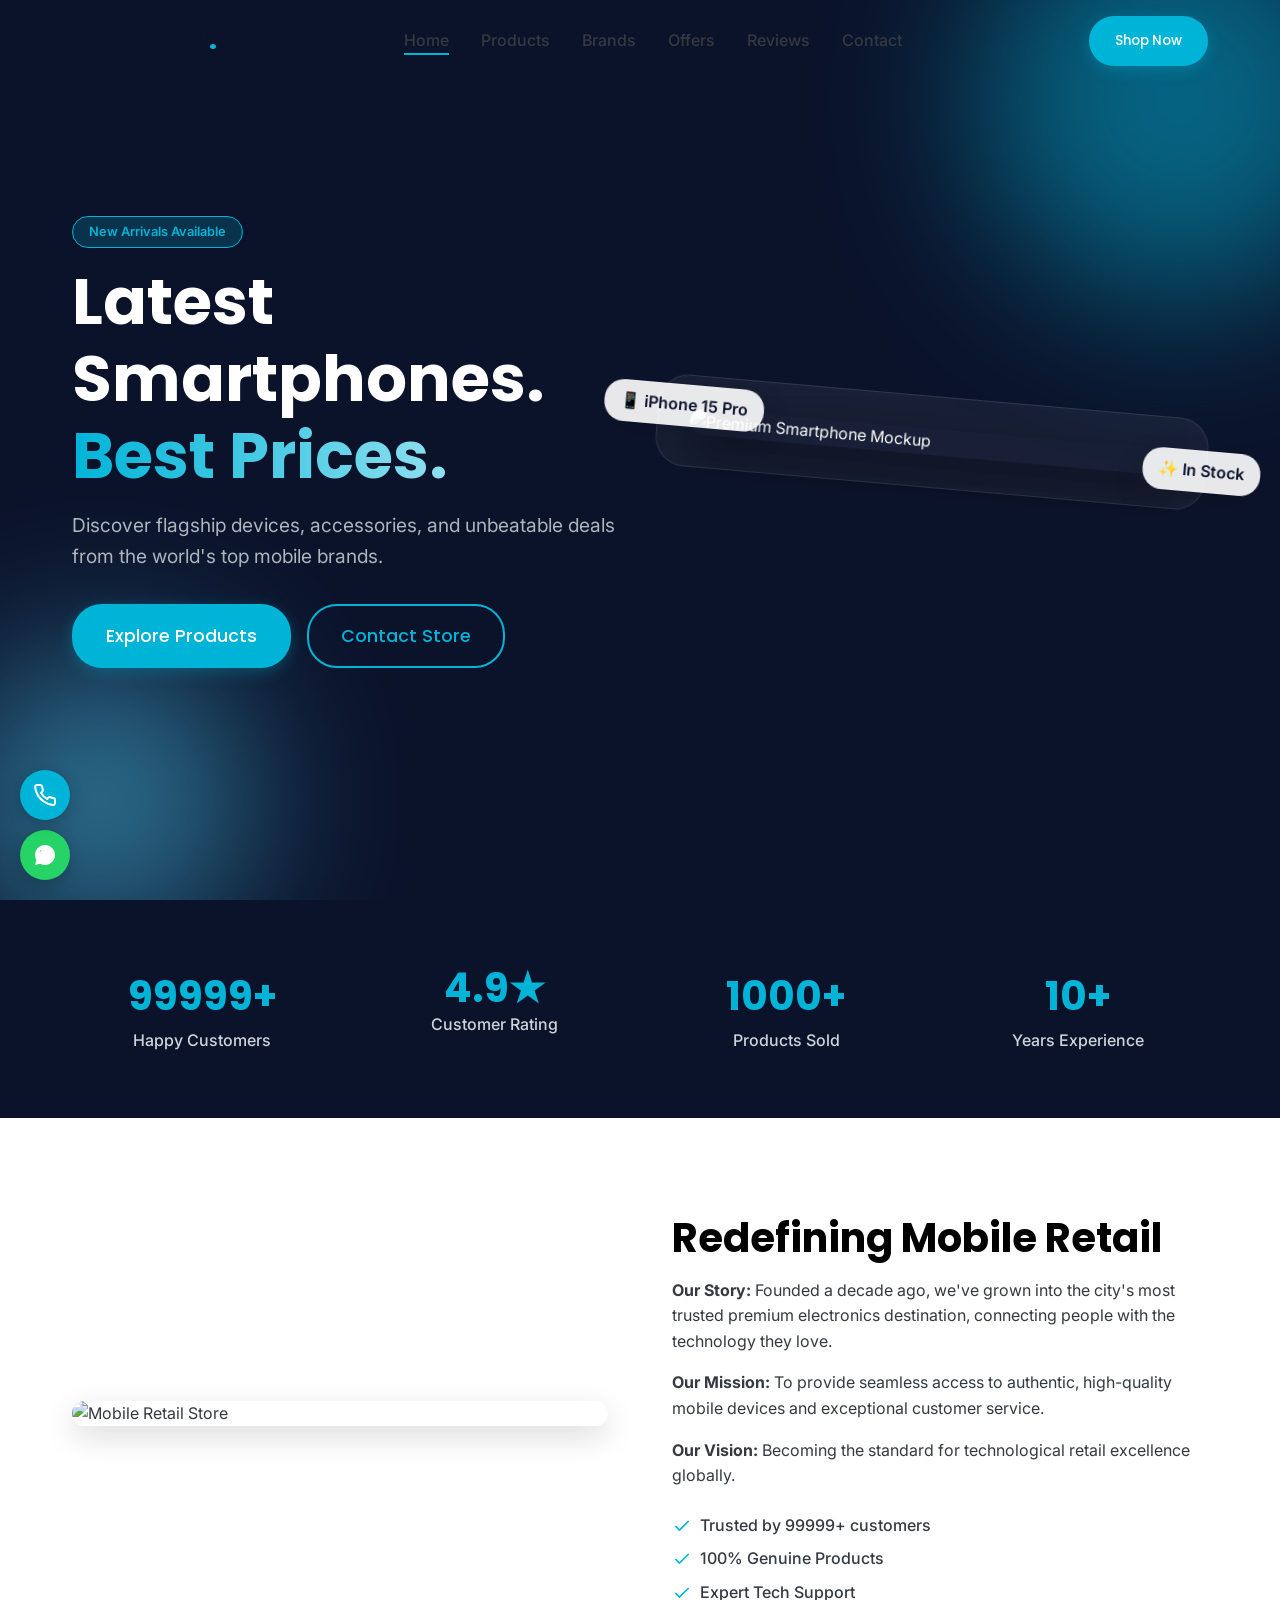
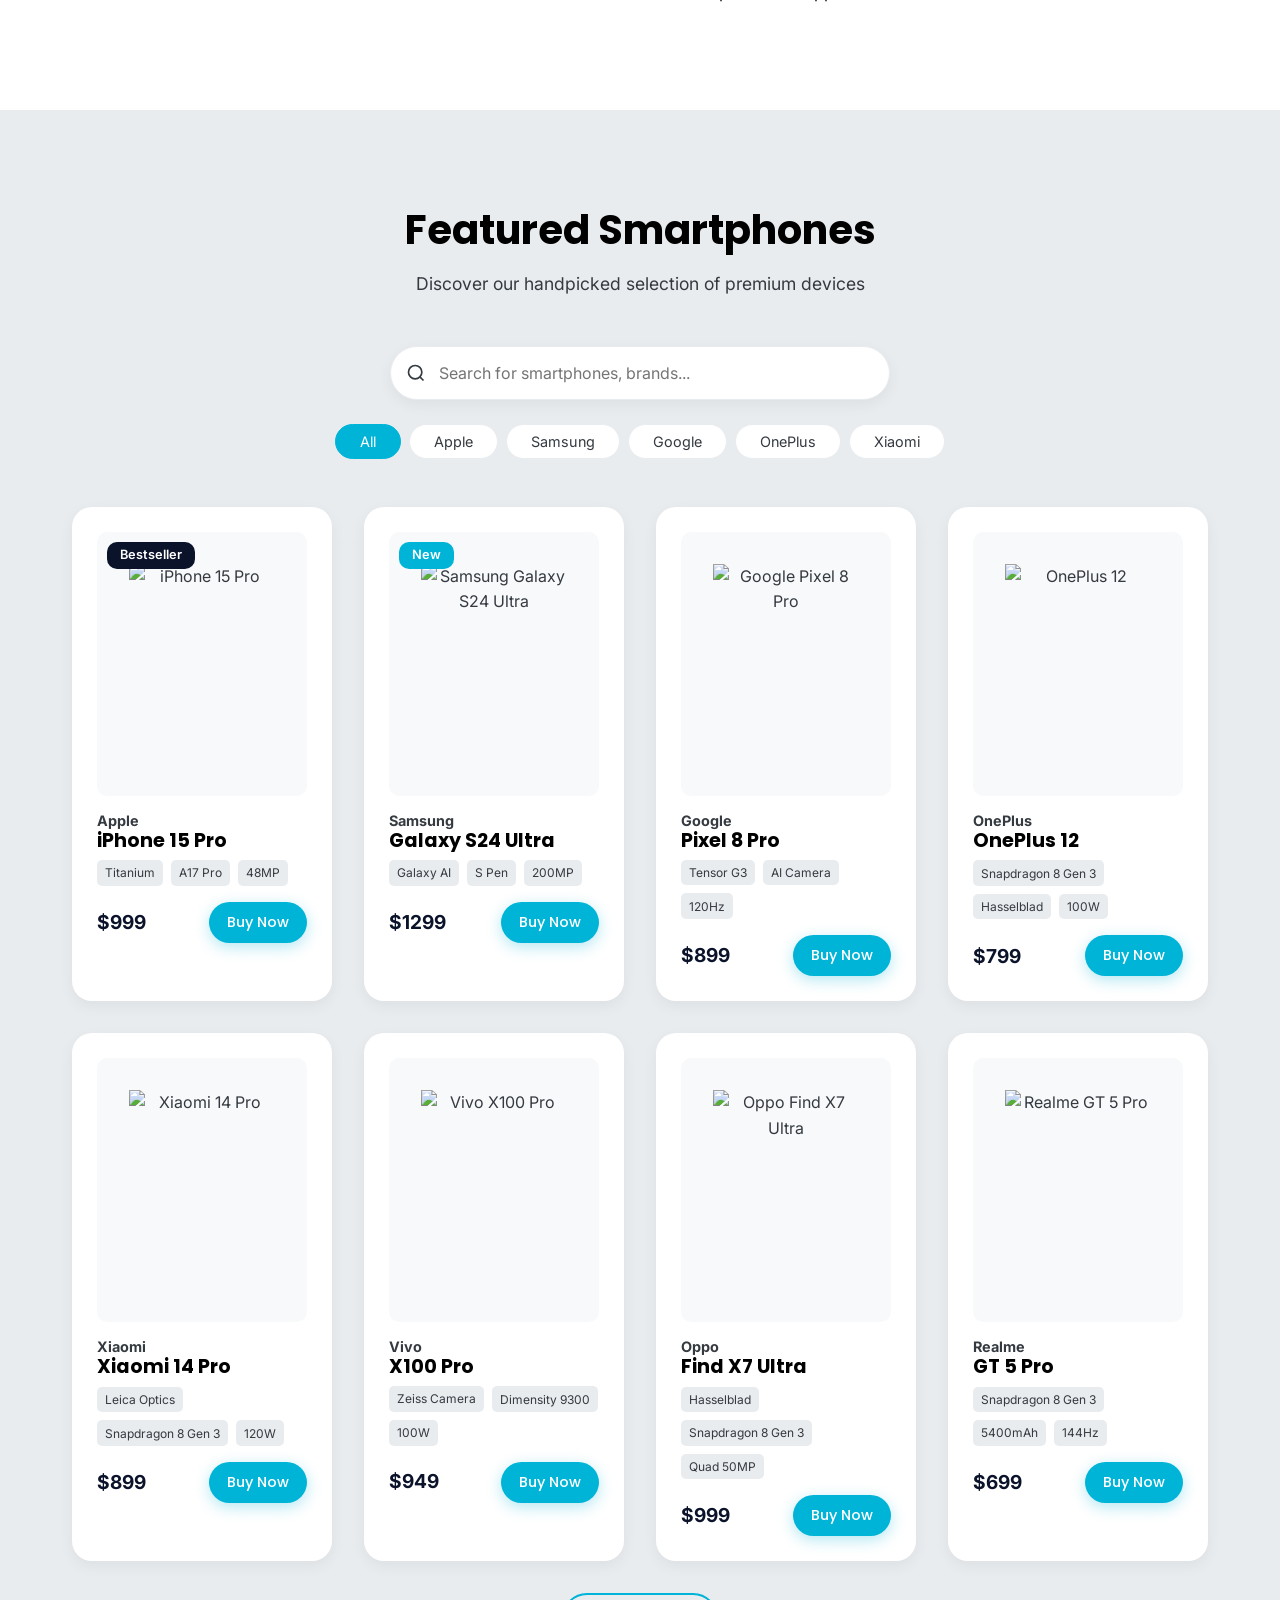
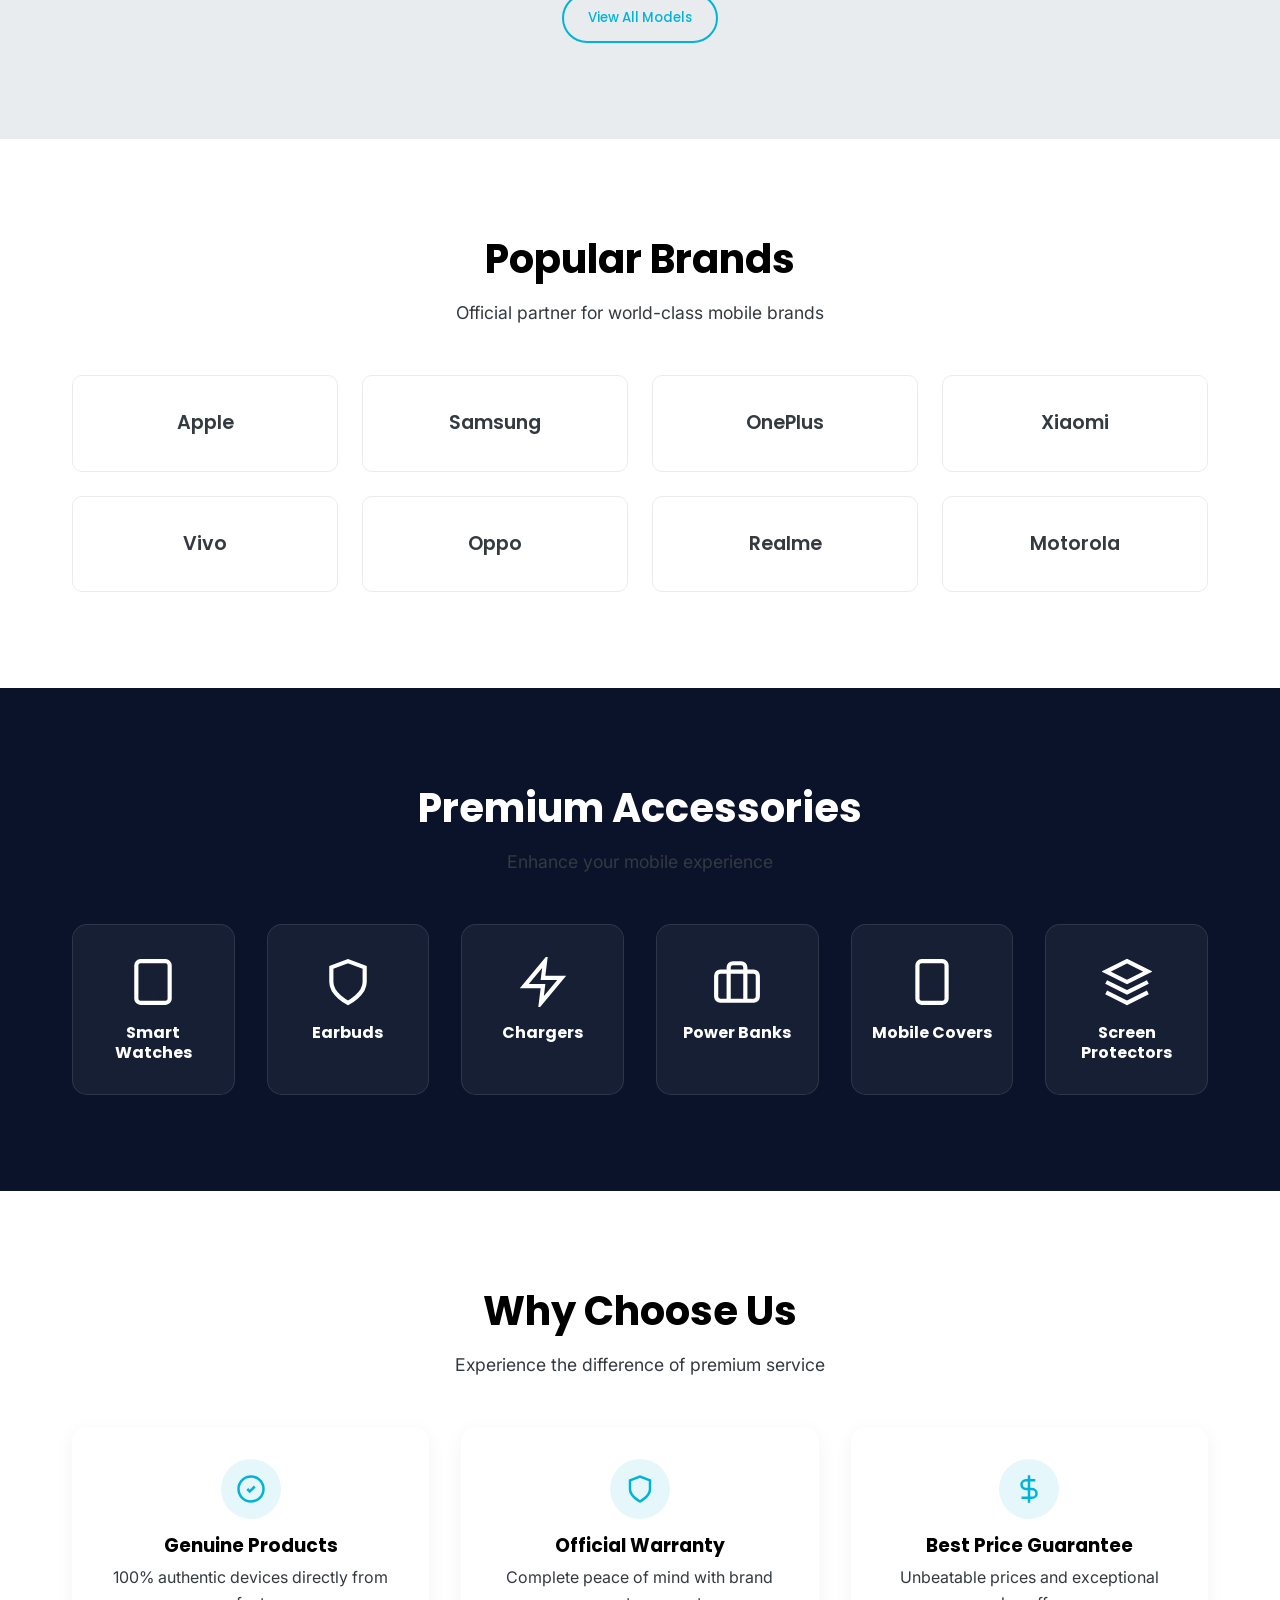
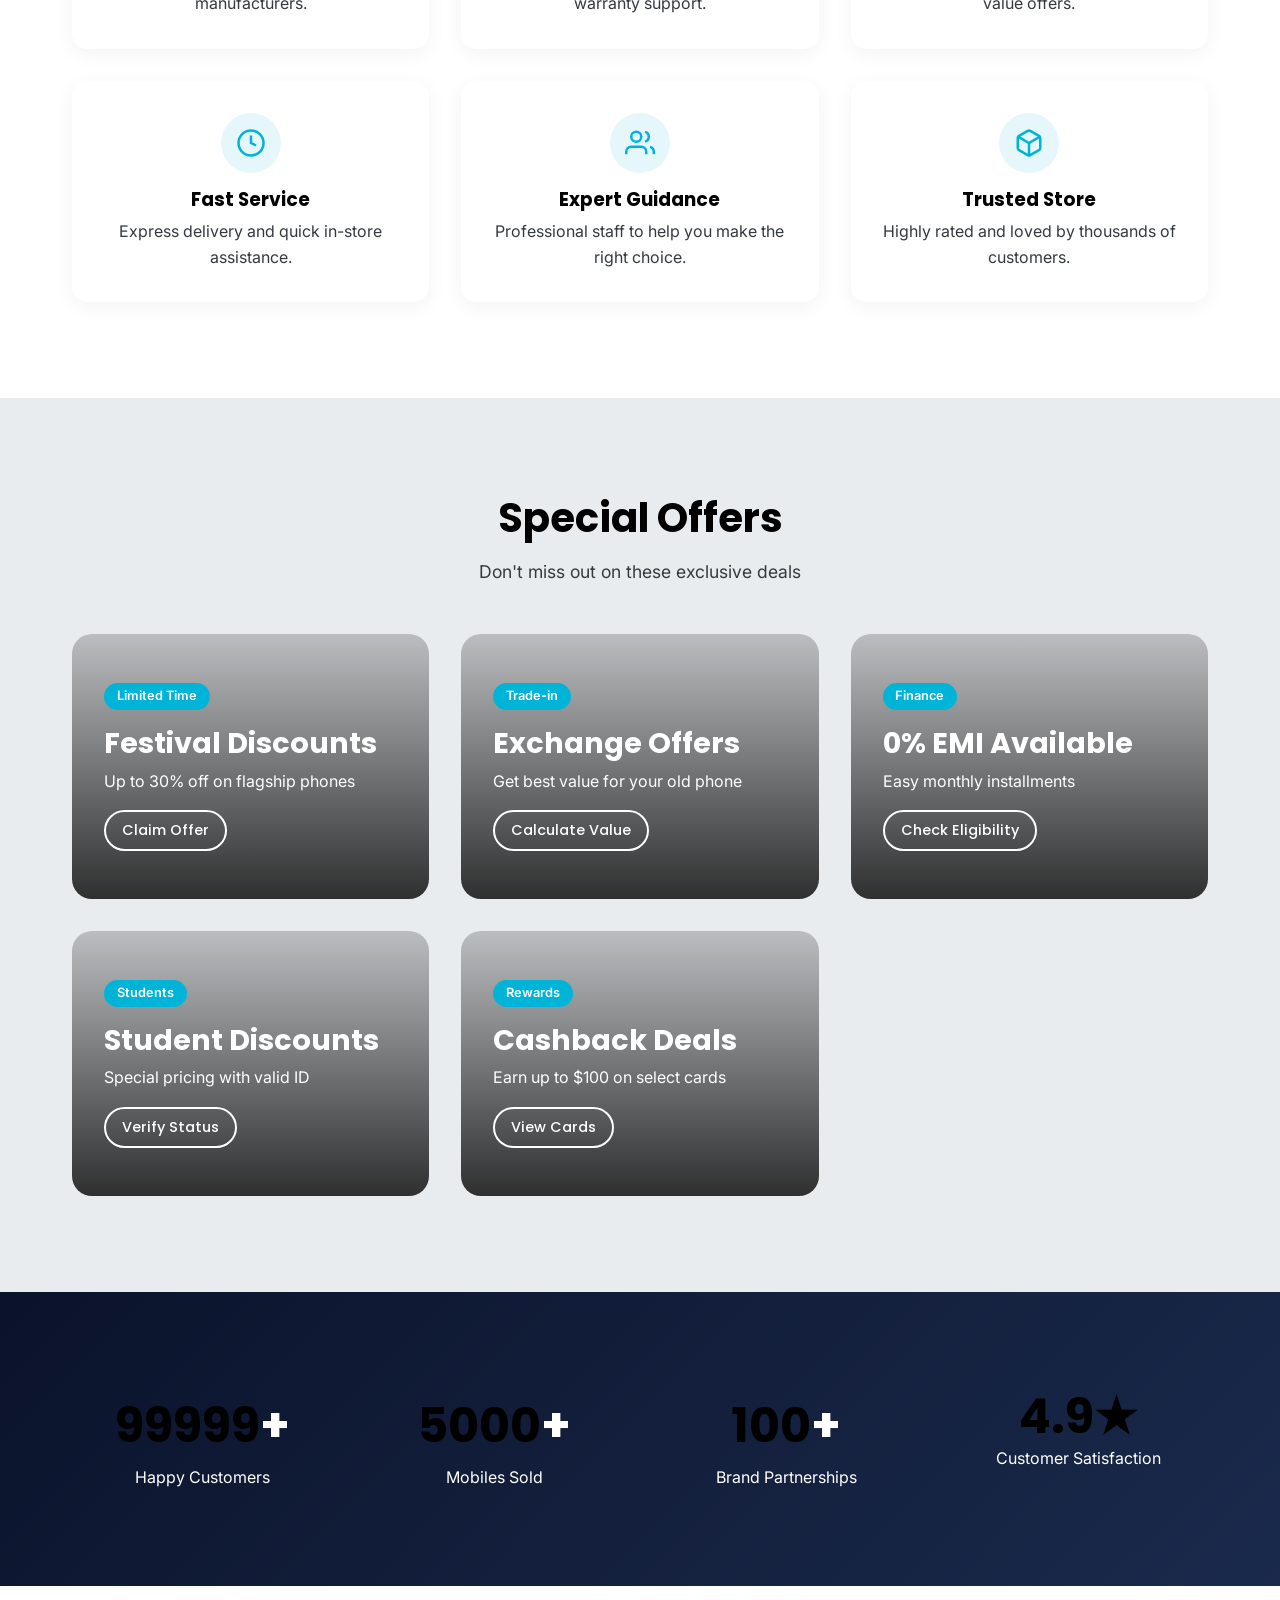
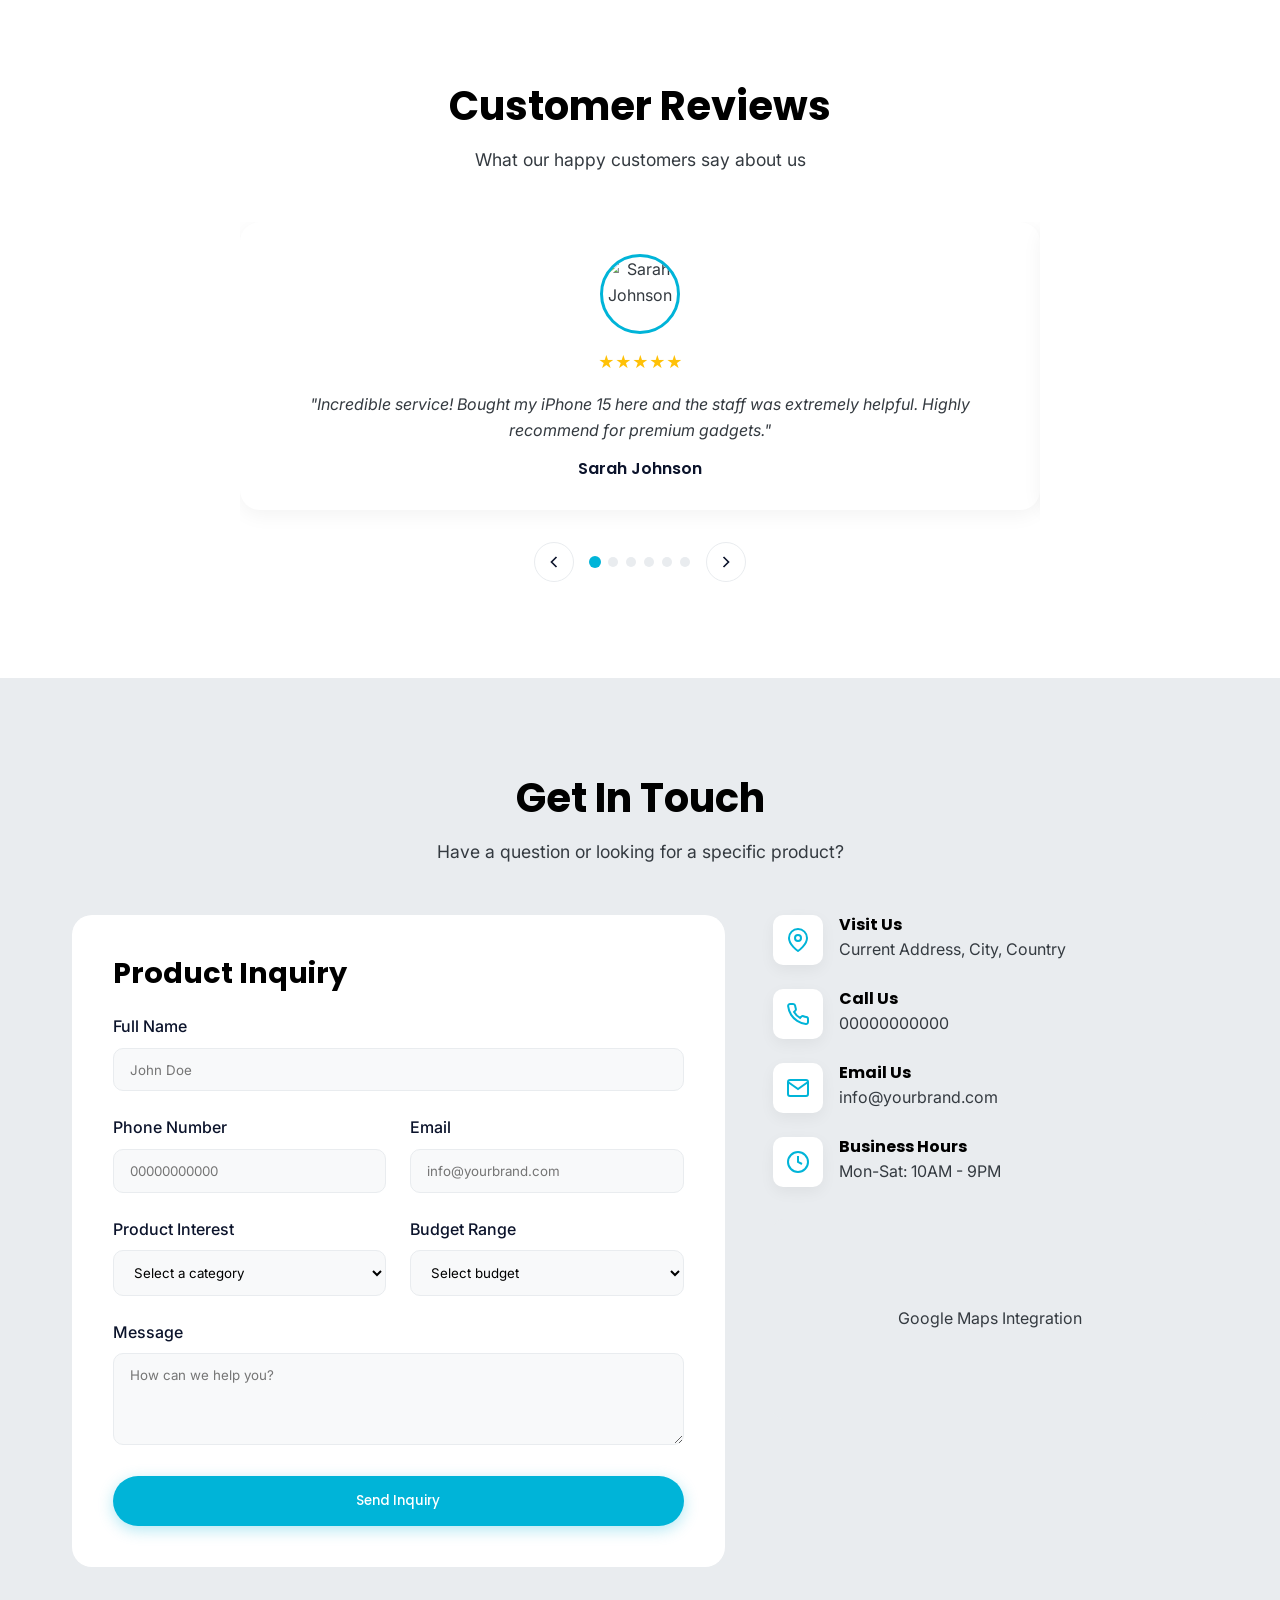
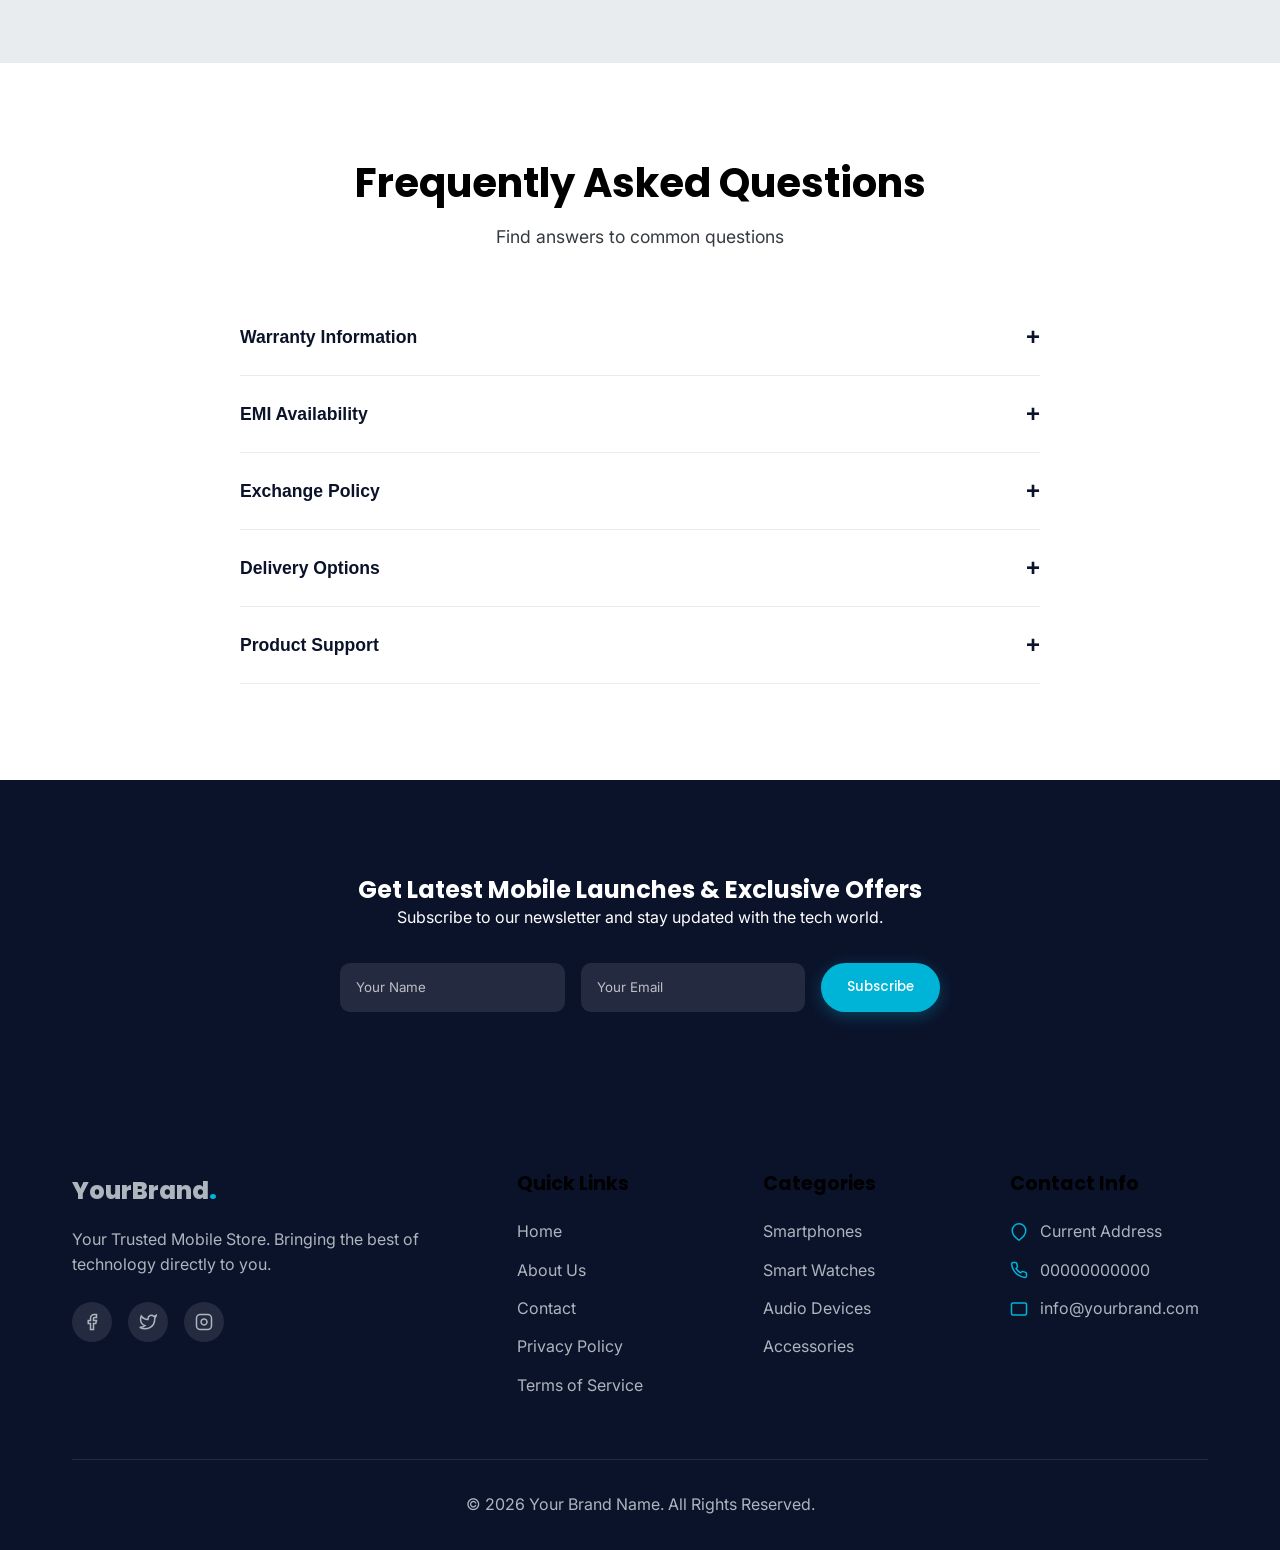
==== commit 2610a7e8: "feat: Create professional e-book DOCX and PDF for Amazon KDP - Created raw markdown manuscript conta" ====
--- a/index.html
+++ b/index.html
@@ -3,161 +3,771 @@
 <head>
     <meta charset="UTF-8">
     <meta name="viewport" content="width=device-width, initial-scale=1.0">
-    <title>LIFE SKILLS THEY NEVER TAUGHT YOU</title>
-    <meta name="description" content="A comprehensive guide to essential life skills including financial literacy, emotional intelligence, communication, and more.">
+    <title>Your Brand Name - Premium Mobile Shop</title>
+    <meta name="description" content="Discover flagship devices, accessories, and unbeatable deals from the world's top mobile brands.">
     <link rel="preconnect" href="https://fonts.googleapis.com">
     <link rel="preconnect" href="https://fonts.gstatic.com" crossorigin>
-    <link href="https://fonts.googleapis.com/css2?family=Merriweather:ital,wght@0,300;0,400;0,700;1,400&family=Open+Sans:wght@400;500;600;700&display=swap" rel="stylesheet">
+    <link href="https://fonts.googleapis.com/css2?family=Inter:wght@300;400;500;600&family=Poppins:wght@400;500;600;700;800&display=swap" rel="stylesheet">
     <link rel="stylesheet" href="style.css">
 </head>
-<body class="light-mode">
-    <!-- Top Navigation Bar -->
-    <header class="top-nav">
-        <div class="nav-container">
-            <button id="sidebar-toggle" class="icon-btn" aria-label="Toggle Table of Contents" aria-expanded="false">
-                <svg viewBox="0 0 24 24" fill="none" stroke="currentColor" stroke-width="2"><line x1="3" y1="12" x2="21" y2="12"></line><line x1="3" y1="6" x2="21" y2="6"></line><line x1="3" y1="18" x2="21" y2="18"></line></svg>
-            </button>
-            <div class="book-title-nav">Life Skills They Never Taught You</div>
-            <button id="theme-toggle" class="icon-btn" aria-label="Toggle Dark Mode">
-                <svg class="sun-icon" viewBox="0 0 24 24" fill="none" stroke="currentColor" stroke-width="2"><circle cx="12" cy="12" r="5"></circle><line x1="12" y1="1" x2="12" y2="3"></line><line x1="12" y1="21" x2="12" y2="23"></line><line x1="4.22" y1="4.22" x2="5.64" y2="5.64"></line><line x1="18.36" y1="18.36" x2="19.78" y2="19.78"></line><line x1="1" y1="12" x2="3" y2="12"></line><line x1="21" y1="12" x2="23" y2="12"></line><line x1="4.22" y1="19.78" x2="5.64" y2="18.36"></line><line x1="18.36" y1="4.22" x2="19.78" y2="5.64"></line></svg>
-                <svg class="moon-icon" viewBox="0 0 24 24" fill="none" stroke="currentColor" stroke-width="2" style="display: none;"><path d="M21 12.79A9 9 0 1 1 11.21 3 7 7 0 0 0 21 12.79z"></path></svg>
-            </button>
+<body>
+    <!-- Loading Screen -->
+    <div id="loading-screen" class="loading-screen">
+        <div class="loader"></div>
+        <h2>Your Brand Name</h2>
+    </div>
+
+    <!-- Scroll Progress Bar -->
+    <div class="scroll-progress-container">
+        <div id="scroll-progress" class="scroll-progress"></div>
+    </div>
+
+    <!-- Premium Navigation -->
+    <header class="header" id="header">
+        <nav class="navbar container">
+            <a href="#" class="logo">YourBrand<span>.</span></a>
+            <ul class="nav-links">
+                <li><a href="#home" class="active">Home</a></li>
+                <li><a href="#featured">Products</a></li>
+                <li><a href="#brands">Brands</a></li>
+                <li><a href="#offers">Offers</a></li>
+                <li><a href="#reviews">Reviews</a></li>
+                <li><a href="#contact">Contact</a></li>
+            </ul>
+            <div class="nav-actions">
+                <button class="btn btn-primary" aria-label="Shop Now">Shop Now</button>
+                <button class="mobile-menu-btn" aria-label="Toggle menu">
+                    <svg width="24" height="24" viewBox="0 0 24 24" fill="none" stroke="currentColor" stroke-width="2"><line x1="3" y1="12" x2="21" y2="12"></line><line x1="3" y1="6" x2="21" y2="6"></line><line x1="3" y1="18" x2="21" y2="18"></line></svg>
+                </button>
+            </div>
+        </nav>
+    </header>
+
+    <main>
+        <!-- 2. Hero Section -->
+        <section id="home" class="hero section">
+            <div class="hero-bg">
+                <div class="glow-element glow-1"></div>
+                <div class="glow-element glow-2"></div>
+            </div>
+            <div class="container hero-container">
+                <div class="hero-content reveal">
+                    <span class="badge">New Arrivals Available</span>
+                    <h1 class="hero-title">Latest Smartphones. <br><span class="text-gradient">Best Prices.</span></h1>
+                    <p class="hero-subtitle">Discover flagship devices, accessories, and unbeatable deals from the world's top mobile brands.</p>
+                    <div class="hero-buttons">
+                        <a href="#featured" class="btn btn-primary btn-lg">Explore Products</a>
+                        <a href="#contact" class="btn btn-outline btn-lg">Contact Store</a>
+                    </div>
+                </div>
+                <div class="hero-image reveal delay-1">
+                    <div class="glass-card mockup-card">
+                        <img src="https://images.unsplash.com/photo-1511707171634-5f897ff02aa9?q=80&w=800&auto=format&fit=crop" alt="Premium Smartphone Mockup" class="mockup-img">
+                        <div class="floating-badge badge-1">
+                            <span>📱 iPhone 15 Pro</span>
+                        </div>
+                        <div class="floating-badge badge-2">
+                            <span>✨ In Stock</span>
+                        </div>
+                    </div>
+                </div>
+            </div>
+        </section>
+
+        <!-- 3. Trust Section -->
+        <section class="trust-section section bg-dark">
+            <div class="container">
+                <div class="trust-grid">
+                    <div class="trust-item reveal">
+                        <h3 class="counter" data-target="99999">0</h3><span>+</span>
+                        <p>Happy Customers</p>
+                    </div>
+                    <div class="trust-item reveal delay-1">
+                        <h3><span class="counter" data-target="4">0</span>.<span class="counter" data-target="9">0</span>★</h3>
+                        <p>Customer Rating</p>
+                    </div>
+                    <div class="trust-item reveal delay-2">
+                        <h3 class="counter" data-target="1000">0</h3><span>+</span>
+                        <p>Products Sold</p>
+                    </div>
+                    <div class="trust-item reveal delay-3">
+                        <h3 class="counter" data-target="10">0</h3><span>+</span>
+                        <p>Years Experience</p>
+                    </div>
+                </div>
+            </div>
+        </section>
+
+        <!-- 4. About Us Section -->
+        <section id="about" class="about section">
+            <div class="container about-container">
+                <div class="about-image reveal">
+                    <img src="https://images.unsplash.com/photo-1601784551446-20c9e07cdbc0?q=80&w=800&auto=format&fit=crop" alt="Mobile Retail Store" class="rounded-img shadow-lg">
+                </div>
+                <div class="about-content reveal delay-1">
+                    <h2 class="section-title">Redefining Mobile Retail</h2>
+                    <div class="about-text">
+                        <p><strong>Our Story:</strong> Founded a decade ago, we've grown into the city's most trusted premium electronics destination, connecting people with the technology they love.</p>
+                        <p><strong>Our Mission:</strong> To provide seamless access to authentic, high-quality mobile devices and exceptional customer service.</p>
+                        <p><strong>Our Vision:</strong> Becoming the standard for technological retail excellence globally.</p>
+                        <ul class="check-list">
+                            <li><svg viewBox="0 0 24 24" fill="none" stroke="currentColor" stroke-width="2"><polyline points="20 6 9 17 4 12"></polyline></svg> Trusted by 99999+ customers</li>
+                            <li><svg viewBox="0 0 24 24" fill="none" stroke="currentColor" stroke-width="2"><polyline points="20 6 9 17 4 12"></polyline></svg> 100% Genuine Products</li>
+                            <li><svg viewBox="0 0 24 24" fill="none" stroke="currentColor" stroke-width="2"><polyline points="20 6 9 17 4 12"></polyline></svg> Expert Tech Support</li>
+                        </ul>
+                    </div>
+                </div>
+            </div>
+        </section>
+
+        <!-- 5. Featured Smartphones -->
+        <section id="featured" class="featured section bg-light">
+            <div class="container">
+                <div class="section-header text-center reveal">
+                    <h2 class="section-title">Featured Smartphones</h2>
+                    <p class="section-subtitle">Discover our handpicked selection of premium devices</p>
+                </div>
+
+                <!-- Product Search and Filter UI -->
+                <div class="product-controls reveal delay-1">
+                    <div class="search-bar">
+                        <input type="text" id="productSearch" placeholder="Search for smartphones, brands...">
+                        <svg viewBox="0 0 24 24" fill="none" stroke="currentColor" stroke-width="2"><circle cx="11" cy="11" r="8"></circle><line x1="21" y1="21" x2="16.65" y2="16.65"></line></svg>
+                    </div>
+                    <div class="filter-ui">
+                        <button class="filter-btn active" data-filter="all">All</button>
+                        <button class="filter-btn" data-filter="apple">Apple</button>
+                        <button class="filter-btn" data-filter="samsung">Samsung</button>
+                        <button class="filter-btn" data-filter="google">Google</button>
+                        <button class="filter-btn" data-filter="oneplus">OnePlus</button>
+                        <button class="filter-btn" data-filter="xiaomi">Xiaomi</button>
+                    </div>
+                </div>
+
+                <div class="product-grid" id="productGrid">
+                    <!-- Product Card 1 -->
+                    <div class="product-card glassmorphism reveal" data-brand="apple">
+                        <div class="product-img-wrapper">
+                            <img src="https://images.unsplash.com/photo-1632661674596-df8be070a5c5?q=80&w=400&auto=format&fit=crop" alt="iPhone 15 Pro" class="product-img">
+                            <span class="product-badge">Bestseller</span>
+                            <div class="product-actions">
+                                <button class="btn-icon quick-view-btn" aria-label="Quick view" data-id="1">
+                                    <svg viewBox="0 0 24 24" fill="none" stroke="currentColor" stroke-width="2"><circle cx="12" cy="12" r="10"></circle><path d="M12 16v-4"></path><path d="M12 8h.01"></path></svg>
+                                </button>
+                            </div>
+                        </div>
+                        <div class="product-info">
+                            <h3 class="product-brand">Apple</h3>
+                            <h4 class="product-name">iPhone 15 Pro</h4>
+                            <div class="product-features">
+                                <span>Titanium</span>
+                                <span>A17 Pro</span>
+                                <span>48MP</span>
+                            </div>
+                            <div class="product-price-row">
+                                <span class="product-price">$999</span>
+                                <button class="btn btn-sm btn-primary">Buy Now</button>
+                            </div>
+                        </div>
+                    </div>
+                    <!-- Product Card 2 -->
+                    <div class="product-card glassmorphism reveal delay-1" data-brand="samsung">
+                        <div class="product-img-wrapper">
+                            <img src="https://images.unsplash.com/photo-1610945415295-d9bbf067e59c?q=80&w=400&auto=format&fit=crop" alt="Samsung Galaxy S24 Ultra" class="product-img">
+                            <span class="product-badge text-accent">New</span>
+                            <div class="product-actions">
+                                <button class="btn-icon quick-view-btn" aria-label="Quick view" data-id="2">
+                                    <svg viewBox="0 0 24 24" fill="none" stroke="currentColor" stroke-width="2"><circle cx="12" cy="12" r="10"></circle><path d="M12 16v-4"></path><path d="M12 8h.01"></path></svg>
+                                </button>
+                            </div>
+                        </div>
+                        <div class="product-info">
+                            <h3 class="product-brand">Samsung</h3>
+                            <h4 class="product-name">Galaxy S24 Ultra</h4>
+                            <div class="product-features">
+                                <span>Galaxy AI</span>
+                                <span>S Pen</span>
+                                <span>200MP</span>
+                            </div>
+                            <div class="product-price-row">
+                                <span class="product-price">$1299</span>
+                                <button class="btn btn-sm btn-primary">Buy Now</button>
+                            </div>
+                        </div>
+                    </div>
+                    <!-- Product Card 3 -->
+                    <div class="product-card glassmorphism reveal delay-2" data-brand="google">
+                        <div class="product-img-wrapper">
+                            <img src="https://images.unsplash.com/photo-1598327105666-5b89351cb31b?q=80&w=400&auto=format&fit=crop" alt="Google Pixel 8 Pro" class="product-img">
+                            <div class="product-actions">
+                                <button class="btn-icon quick-view-btn" aria-label="Quick view" data-id="3">
+                                    <svg viewBox="0 0 24 24" fill="none" stroke="currentColor" stroke-width="2"><circle cx="12" cy="12" r="10"></circle><path d="M12 16v-4"></path><path d="M12 8h.01"></path></svg>
+                                </button>
+                            </div>
+                        </div>
+                        <div class="product-info">
+                            <h3 class="product-brand">Google</h3>
+                            <h4 class="product-name">Pixel 8 Pro</h4>
+                            <div class="product-features">
+                                <span>Tensor G3</span>
+                                <span>AI Camera</span>
+                                <span>120Hz</span>
+                            </div>
+                            <div class="product-price-row">
+                                <span class="product-price">$899</span>
+                                <button class="btn btn-sm btn-primary">Buy Now</button>
+                            </div>
+                        </div>
+                    </div>
+                    <!-- Product Card 4 -->
+                    <div class="product-card glassmorphism reveal delay-3" data-brand="oneplus">
+                        <div class="product-img-wrapper">
+                            <img src="https://images.unsplash.com/photo-1533228876829-65c94e7b5025?q=80&w=400&auto=format&fit=crop" alt="OnePlus 12" class="product-img">
+                            <div class="product-actions">
+                                <button class="btn-icon quick-view-btn" aria-label="Quick view" data-id="4">
+                                    <svg viewBox="0 0 24 24" fill="none" stroke="currentColor" stroke-width="2"><circle cx="12" cy="12" r="10"></circle><path d="M12 16v-4"></path><path d="M12 8h.01"></path></svg>
+                                </button>
+                            </div>
+                        </div>
+                        <div class="product-info">
+                            <h3 class="product-brand">OnePlus</h3>
+                            <h4 class="product-name">OnePlus 12</h4>
+                            <div class="product-features">
+                                <span>Snapdragon 8 Gen 3</span>
+                                <span>Hasselblad</span>
+                                <span>100W</span>
+                            </div>
+                            <div class="product-price-row">
+                                <span class="product-price">$799</span>
+                                <button class="btn btn-sm btn-primary">Buy Now</button>
+                            </div>
+                        </div>
+                    </div>
+                    <!-- Product Card 5 -->
+                    <div class="product-card glassmorphism reveal delay-1" data-brand="xiaomi">
+                        <div class="product-img-wrapper">
+                            <img src="https://images.unsplash.com/photo-1598327105666-5b89351cb31b?q=80&w=400&auto=format&fit=crop" alt="Xiaomi 14 Pro" class="product-img">
+                            <div class="product-actions">
+                                <button class="btn-icon quick-view-btn" aria-label="Quick view" data-id="5">
+                                    <svg viewBox="0 0 24 24" fill="none" stroke="currentColor" stroke-width="2"><circle cx="12" cy="12" r="10"></circle><path d="M12 16v-4"></path><path d="M12 8h.01"></path></svg>
+                                </button>
+                            </div>
+                        </div>
+                        <div class="product-info">
+                            <h3 class="product-brand">Xiaomi</h3>
+                            <h4 class="product-name">Xiaomi 14 Pro</h4>
+                            <div class="product-features">
+                                <span>Leica Optics</span>
+                                <span>Snapdragon 8 Gen 3</span>
+                                <span>120W</span>
+                            </div>
+                            <div class="product-price-row">
+                                <span class="product-price">$899</span>
+                                <button class="btn btn-sm btn-primary">Buy Now</button>
+                            </div>
+                        </div>
+                    </div>
+                    <!-- Product Card 6 -->
+                    <div class="product-card glassmorphism reveal delay-2" data-brand="vivo">
+                        <div class="product-img-wrapper">
+                            <img src="https://images.unsplash.com/photo-1533228876829-65c94e7b5025?q=80&w=400&auto=format&fit=crop" alt="Vivo X100 Pro" class="product-img">
+                            <div class="product-actions">
+                                <button class="btn-icon quick-view-btn" aria-label="Quick view" data-id="6">
+                                    <svg viewBox="0 0 24 24" fill="none" stroke="currentColor" stroke-width="2"><circle cx="12" cy="12" r="10"></circle><path d="M12 16v-4"></path><path d="M12 8h.01"></path></svg>
+                                </button>
+                            </div>
+                        </div>
+                        <div class="product-info">
+                            <h3 class="product-brand">Vivo</h3>
+                            <h4 class="product-name">X100 Pro</h4>
+                            <div class="product-features">
+                                <span>Zeiss Camera</span>
+                                <span>Dimensity 9300</span>
+                                <span>100W</span>
+                            </div>
+                            <div class="product-price-row">
+                                <span class="product-price">$949</span>
+                                <button class="btn btn-sm btn-primary">Buy Now</button>
+                            </div>
+                        </div>
+                    </div>
+                    <!-- Product Card 7 -->
+                    <div class="product-card glassmorphism reveal delay-3" data-brand="oppo">
+                        <div class="product-img-wrapper">
+                            <img src="https://images.unsplash.com/photo-1610945415295-d9bbf067e59c?q=80&w=400&auto=format&fit=crop" alt="Oppo Find X7 Ultra" class="product-img">
+                            <div class="product-actions">
+                                <button class="btn-icon quick-view-btn" aria-label="Quick view" data-id="7">
+                                    <svg viewBox="0 0 24 24" fill="none" stroke="currentColor" stroke-width="2"><circle cx="12" cy="12" r="10"></circle><path d="M12 16v-4"></path><path d="M12 8h.01"></path></svg>
+                                </button>
+                            </div>
+                        </div>
+                        <div class="product-info">
+                            <h3 class="product-brand">Oppo</h3>
+                            <h4 class="product-name">Find X7 Ultra</h4>
+                            <div class="product-features">
+                                <span>Hasselblad</span>
+                                <span>Snapdragon 8 Gen 3</span>
+                                <span>Quad 50MP</span>
+                            </div>
+                            <div class="product-price-row">
+                                <span class="product-price">$999</span>
+                                <button class="btn btn-sm btn-primary">Buy Now</button>
+                            </div>
+                        </div>
+                    </div>
+                    <!-- Product Card 8 -->
+                    <div class="product-card glassmorphism reveal" data-brand="realme">
+                        <div class="product-img-wrapper">
+                            <img src="https://images.unsplash.com/photo-1632661674596-df8be070a5c5?q=80&w=400&auto=format&fit=crop" alt="Realme GT 5 Pro" class="product-img">
+                            <div class="product-actions">
+                                <button class="btn-icon quick-view-btn" aria-label="Quick view" data-id="8">
+                                    <svg viewBox="0 0 24 24" fill="none" stroke="currentColor" stroke-width="2"><circle cx="12" cy="12" r="10"></circle><path d="M12 16v-4"></path><path d="M12 8h.01"></path></svg>
+                                </button>
+                            </div>
+                        </div>
+                        <div class="product-info">
+                            <h3 class="product-brand">Realme</h3>
+                            <h4 class="product-name">GT 5 Pro</h4>
+                            <div class="product-features">
+                                <span>Snapdragon 8 Gen 3</span>
+                                <span>5400mAh</span>
+                                <span>144Hz</span>
+                            </div>
+                            <div class="product-price-row">
+                                <span class="product-price">$699</span>
+                                <button class="btn btn-sm btn-primary">Buy Now</button>
+                            </div>
+                        </div>
+                    </div>
+                </div>
+                <div class="text-center mt-4 reveal">
+                    <button class="btn btn-outline">View All Models</button>
+                </div>
+            </div>
+        </section>
+
+        <!-- 6. Popular Brands Section -->
+        <section id="brands" class="brands section">
+            <div class="container">
+                <div class="section-header text-center reveal">
+                    <h2 class="section-title">Popular Brands</h2>
+                    <p class="section-subtitle">Official partner for world-class mobile brands</p>
+                </div>
+                <div class="brands-grid">
+                    <div class="brand-card reveal">Apple</div>
+                    <div class="brand-card reveal delay-1">Samsung</div>
+                    <div class="brand-card reveal delay-2">OnePlus</div>
+                    <div class="brand-card reveal delay-3">Xiaomi</div>
+                    <div class="brand-card reveal">Vivo</div>
+                    <div class="brand-card reveal delay-1">Oppo</div>
+                    <div class="brand-card reveal delay-2">Realme</div>
+                    <div class="brand-card reveal delay-3">Motorola</div>
+                </div>
+            </div>
+        </section>
+
+        <!-- 7. Accessories Section -->
+        <section class="accessories section bg-dark text-white">
+            <div class="container">
+                <div class="section-header text-center reveal">
+                    <h2 class="section-title text-white">Premium Accessories</h2>
+                    <p class="section-subtitle">Enhance your mobile experience</p>
+                </div>
+                <div class="acc-grid">
+                    <div class="acc-card reveal">
+                        <div class="acc-icon"><svg viewBox="0 0 24 24" fill="none" stroke="currentColor" stroke-width="2"><rect x="4" y="2" width="16" height="20" rx="2" ry="2"></rect><line x1="12" y1="18" x2="12.01" y2="18"></line></svg></div>
+                        <h3>Smart Watches</h3>
+                    </div>
+                    <div class="acc-card reveal delay-1">
+                        <div class="acc-icon"><svg viewBox="0 0 24 24" fill="none" stroke="currentColor" stroke-width="2"><path d="M12 22s8-4 8-10V5l-8-3-8 3v7c0 6 8 10 8 10z"></path></svg></div>
+                        <h3>Earbuds</h3>
+                    </div>
+                    <div class="acc-card reveal delay-2">
+                        <div class="acc-icon"><svg viewBox="0 0 24 24" fill="none" stroke="currentColor" stroke-width="2"><path d="M13 2L3 14h9l-1 8 10-12h-9l1-8z"></path></svg></div>
+                        <h3>Chargers</h3>
+                    </div>
+                    <div class="acc-card reveal delay-3">
+                        <div class="acc-icon"><svg viewBox="0 0 24 24" fill="none" stroke="currentColor" stroke-width="2"><rect x="2" y="7" width="20" height="14" rx="2" ry="2"></rect><path d="M16 21V5a2 2 0 0 0-2-2h-4a2 2 0 0 0-2 2v16"></path></svg></div>
+                        <h3>Power Banks</h3>
+                    </div>
+                    <div class="acc-card reveal">
+                        <div class="acc-icon"><svg viewBox="0 0 24 24" fill="none" stroke="currentColor" stroke-width="2"><rect x="5" y="2" width="14" height="20" rx="2" ry="2"></rect></svg></div>
+                        <h3>Mobile Covers</h3>
+                    </div>
+                    <div class="acc-card reveal delay-1">
+                        <div class="acc-icon"><svg viewBox="0 0 24 24" fill="none" stroke="currentColor" stroke-width="2"><polygon points="12 2 2 7 12 12 22 7 12 2"></polygon><polyline points="2 17 12 22 22 17"></polyline><polyline points="2 12 12 17 22 12"></polyline></svg></div>
+                        <h3>Screen Protectors</h3>
+                    </div>
+                </div>
+            </div>
+        </section>
+
+        <!-- 8. Why Choose Us -->
+        <section class="features section">
+            <div class="container">
+                <div class="section-header text-center reveal">
+                    <h2 class="section-title">Why Choose Us</h2>
+                    <p class="section-subtitle">Experience the difference of premium service</p>
+                </div>
+                <div class="features-grid">
+                    <div class="feature-card reveal">
+                        <div class="feature-icon"><svg viewBox="0 0 24 24" fill="none" stroke="currentColor" stroke-width="2"><circle cx="12" cy="12" r="10"></circle><path d="M9 12l2 2 4-4"></path></svg></div>
+                        <h3>Genuine Products</h3>
+                        <p>100% authentic devices directly from manufacturers.</p>
+                    </div>
+                    <div class="feature-card reveal delay-1">
+                        <div class="feature-icon"><svg viewBox="0 0 24 24" fill="none" stroke="currentColor" stroke-width="2"><path d="M12 22s8-4 8-10V5l-8-3-8 3v7c0 6 8 10 8 10z"></path></svg></div>
+                        <h3>Official Warranty</h3>
+                        <p>Complete peace of mind with brand warranty support.</p>
+                    </div>
+                    <div class="feature-card reveal delay-2">
+                        <div class="feature-icon"><svg viewBox="0 0 24 24" fill="none" stroke="currentColor" stroke-width="2"><line x1="12" y1="1" x2="12" y2="23"></line><path d="M17 5H9.5a3.5 3.5 0 0 0 0 7h5a3.5 3.5 0 0 1 0 7H6"></path></svg></div>
+                        <h3>Best Price Guarantee</h3>
+                        <p>Unbeatable prices and exceptional value offers.</p>
+                    </div>
+                    <div class="feature-card reveal">
+                        <div class="feature-icon"><svg viewBox="0 0 24 24" fill="none" stroke="currentColor" stroke-width="2"><circle cx="12" cy="12" r="10"></circle><polyline points="12 6 12 12 16 14"></polyline></svg></div>
+                        <h3>Fast Service</h3>
+                        <p>Express delivery and quick in-store assistance.</p>
+                    </div>
+                    <div class="feature-card reveal delay-1">
+                        <div class="feature-icon"><svg viewBox="0 0 24 24" fill="none" stroke="currentColor" stroke-width="2"><path d="M17 21v-2a4 4 0 0 0-4-4H5a4 4 0 0 0-4 4v2"></path><circle cx="9" cy="7" r="4"></circle><path d="M23 21v-2a4 4 0 0 0-3-3.87"></path><path d="M16 3.13a4 4 0 0 1 0 7.75"></path></svg></div>
+                        <h3>Expert Guidance</h3>
+                        <p>Professional staff to help you make the right choice.</p>
+                    </div>
+                    <div class="feature-card reveal delay-2">
+                        <div class="feature-icon"><svg viewBox="0 0 24 24" fill="none" stroke="currentColor" stroke-width="2"><path d="M21 16V8a2 2 0 0 0-1-1.73l-7-4a2 2 0 0 0-2 0l-7 4A2 2 0 0 0 3 8v8a2 2 0 0 0 1 1.73l7 4a2 2 0 0 0 2 0l7-4A2 2 0 0 0 21 16z"></path><polyline points="3.27 6.96 12 12.01 20.73 6.96"></polyline><line x1="12" y1="22.08" x2="12" y2="12"></line></svg></div>
+                        <h3>Trusted Store</h3>
+                        <p>Highly rated and loved by thousands of customers.</p>
+                    </div>
+                </div>
+            </div>
+        </section>
+
+        <!-- 9. Special Offers Section -->
+        <section id="offers" class="offers section bg-light">
+            <div class="container">
+                <div class="section-header text-center reveal">
+                    <h2 class="section-title">Special Offers</h2>
+                    <p class="section-subtitle">Don't miss out on these exclusive deals</p>
+                </div>
+                <div class="offers-grid">
+                    <div class="offer-card banner-1 reveal">
+                        <div class="offer-content">
+                            <span class="offer-tag">Limited Time</span>
+                            <h3>Festival Discounts</h3>
+                            <p>Up to 30% off on flagship phones</p>
+                            <button class="btn btn-sm btn-outline-light mt-2">Claim Offer</button>
+                        </div>
+                    </div>
+                    <div class="offer-card banner-2 reveal delay-1">
+                        <div class="offer-content">
+                            <span class="offer-tag">Trade-in</span>
+                            <h3>Exchange Offers</h3>
+                            <p>Get best value for your old phone</p>
+                            <button class="btn btn-sm btn-outline-light mt-2">Calculate Value</button>
+                        </div>
+                    </div>
+                    <div class="offer-card banner-3 reveal delay-2">
+                        <div class="offer-content">
+                            <span class="offer-tag">Finance</span>
+                            <h3>0% EMI Available</h3>
+                            <p>Easy monthly installments</p>
+                            <button class="btn btn-sm btn-outline-light mt-2">Check Eligibility</button>
+                        </div>
+                    </div>
+                    <div class="offer-card banner-4 reveal">
+                        <div class="offer-content">
+                            <span class="offer-tag">Students</span>
+                            <h3>Student Discounts</h3>
+                            <p>Special pricing with valid ID</p>
+                            <button class="btn btn-sm btn-outline-light mt-2">Verify Status</button>
+                        </div>
+                    </div>
+                    <div class="offer-card banner-5 reveal delay-1">
+                        <div class="offer-content">
+                            <span class="offer-tag">Rewards</span>
+                            <h3>Cashback Deals</h3>
+                            <p>Earn up to $100 on select cards</p>
+                            <button class="btn btn-sm btn-outline-light mt-2">View Cards</button>
+                        </div>
+                    </div>
+                </div>
+            </div>
+        </section>
+
+        <!-- 10. Statistics Section -->
+        <section class="stats section bg-gradient text-white text-center">
+            <div class="container">
+                <div class="stats-grid">
+                    <div class="stat-item reveal">
+                        <h2 class="counter" data-target="99999">0</h2><span>+</span>
+                        <p>Happy Customers</p>
+                    </div>
+                    <div class="stat-item reveal delay-1">
+                        <h2 class="counter" data-target="5000">0</h2><span>+</span>
+                        <p>Mobiles Sold</p>
+                    </div>
+                    <div class="stat-item reveal delay-2">
+                        <h2 class="counter" data-target="100">0</h2><span>+</span>
+                        <p>Brand Partnerships</p>
+                    </div>
+                    <div class="stat-item reveal delay-3">
+                        <h2><span class="counter" data-target="4">0</span>.<span class="counter" data-target="9">0</span>★</h2>
+                        <p>Customer Satisfaction</p>
+                    </div>
+                </div>
+            </div>
+        </section>
+
+        <!-- 11. Customer Reviews -->
+        <section id="reviews" class="reviews section">
+            <div class="container">
+                <div class="section-header text-center reveal">
+                    <h2 class="section-title">Customer Reviews</h2>
+                    <p class="section-subtitle">What our happy customers say about us</p>
+                </div>
+                <div class="review-slider-container reveal">
+                    <div class="review-slider" id="reviewSlider">
+                        <!-- Review cards will be generated by JS -->
+                    </div>
+                    <div class="slider-controls">
+                        <button class="slider-btn prev-btn" aria-label="Previous review">
+                            <svg viewBox="0 0 24 24" fill="none" stroke="currentColor" stroke-width="2"><polyline points="15 18 9 12 15 6"></polyline></svg>
+                        </button>
+                        <div class="slider-dots" id="sliderDots"></div>
+                        <button class="slider-btn next-btn" aria-label="Next review">
+                            <svg viewBox="0 0 24 24" fill="none" stroke="currentColor" stroke-width="2"><polyline points="9 18 15 12 9 6"></polyline></svg>
+                        </button>
+                    </div>
+                </div>
+            </div>
+        </section>
+
+        <!-- 12. Product Inquiry Form & 14. Contact Section -->
+        <section id="contact" class="contact section bg-light">
+            <div class="container">
+                <div class="section-header text-center reveal">
+                    <h2 class="section-title">Get In Touch</h2>
+                    <p class="section-subtitle">Have a question or looking for a specific product?</p>
+                </div>
+                <div class="contact-grid">
+                    <!-- Inquiry Form -->
+                    <div class="inquiry-form-container glass-card reveal">
+                        <h3>Product Inquiry</h3>
+                        <form id="inquiryForm" class="inquiry-form">
+                            <div class="form-group">
+                                <label for="fullName">Full Name</label>
+                                <input type="text" id="fullName" required placeholder="John Doe">
+                            </div>
+                            <div class="form-row">
+                                <div class="form-group">
+                                    <label for="phone">Phone Number</label>
+                                    <input type="tel" id="phone" required placeholder="00000000000">
+                                </div>
+                                <div class="form-group">
+                                    <label for="email">Email</label>
+                                    <input type="email" id="email" required placeholder="info@yourbrand.com">
+                                </div>
+                            </div>
+                            <div class="form-row">
+                                <div class="form-group">
+                                    <label for="product">Product Interest</label>
+                                    <select id="product" required>
+                                        <option value="" disabled selected>Select a category</option>
+                                        <option value="smartphone">Smartphones</option>
+                                        <option value="accessories">Accessories</option>
+                                        <option value="repair">Repair Service</option>
+                                        <option value="other">Other</option>
+                                    </select>
+                                </div>
+                                <div class="form-group">
+                                    <label for="budget">Budget Range</label>
+                                    <select id="budget">
+                                        <option value="" disabled selected>Select budget</option>
+                                        <option value="low">Under $500</option>
+                                        <option value="mid">$500 - $1000</option>
+                                        <option value="high">$1000+</option>
+                                    </select>
+                                </div>
+                            </div>
+                            <div class="form-group">
+                                <label for="message">Message</label>
+                                <textarea id="message" rows="4" required placeholder="How can we help you?"></textarea>
+                            </div>
+                            <button type="submit" class="btn btn-primary btn-block">Send Inquiry</button>
+                        </form>
+                        <div id="formSuccess" class="form-success hidden">
+                            <svg viewBox="0 0 24 24" fill="none" stroke="currentColor" stroke-width="2"><path d="M22 11.08V12a10 10 0 1 1-5.93-9.14"></path><polyline points="22 4 12 14.01 9 11.01"></polyline></svg>
+                            <p>Thank you! Your inquiry has been sent.</p>
+                        </div>
+                    </div>
+
+                    <!-- Contact Info -->
+                    <div class="contact-info reveal delay-1">
+                        <div class="info-card">
+                            <div class="info-icon"><svg viewBox="0 0 24 24" fill="none" stroke="currentColor" stroke-width="2"><path d="M21 10c0 7-9 13-9 13s-9-6-9-13a9 9 0 0 1 18 0z"></path><circle cx="12" cy="10" r="3"></circle></svg></div>
+                            <div class="info-text">
+                                <h4>Visit Us</h4>
+                                <p>Current Address, City, Country</p>
+                            </div>
+                        </div>
+                        <div class="info-card">
+                            <div class="info-icon"><svg viewBox="0 0 24 24" fill="none" stroke="currentColor" stroke-width="2"><path d="M22 16.92v3a2 2 0 0 1-2.18 2 19.79 19.79 0 0 1-8.63-3.07 19.5 19.5 0 0 1-6-6 19.79 19.79 0 0 1-3.07-8.67A2 2 0 0 1 4.11 2h3a2 2 0 0 1 2 1.72 12.84 12.84 0 0 0 .7 2.81 2 2 0 0 1-.45 2.11L8.09 9.91a16 16 0 0 0 6 6l1.27-1.27a2 2 0 0 1 2.11-.45 12.84 12.84 0 0 0 2.81.7A2 2 0 0 1 22 16.92z"></path></svg></div>
+                            <div class="info-text">
+                                <h4>Call Us</h4>
+                                <p>00000000000</p>
+                            </div>
+                        </div>
+                        <div class="info-card">
+                            <div class="info-icon"><svg viewBox="0 0 24 24" fill="none" stroke="currentColor" stroke-width="2"><path d="M4 4h16c1.1 0 2 .9 2 2v12c0 1.1-.9 2-2 2H4c-1.1 0-2-.9-2-2V6c0-1.1.9-2 2-2z"></path><polyline points="22,6 12,13 2,6"></polyline></svg></div>
+                            <div class="info-text">
+                                <h4>Email Us</h4>
+                                <p>info@yourbrand.com</p>
+                            </div>
+                        </div>
+                        <div class="info-card">
+                            <div class="info-icon"><svg viewBox="0 0 24 24" fill="none" stroke="currentColor" stroke-width="2"><circle cx="12" cy="12" r="10"></circle><polyline points="12 6 12 12 16 14"></polyline></svg></div>
+                            <div class="info-text">
+                                <h4>Business Hours</h4>
+                                <p>Mon-Sat: 10AM - 9PM</p>
+                            </div>
+                        </div>
+                        <div class="map-container mt-4 rounded shadow">
+                            <div class="map-placeholder">
+                                <span>Google Maps Integration</span>
+                            </div>
+                        </div>
+                    </div>
+                </div>
+            </div>
+        </section>
+
+        <!-- 13. FAQ Section -->
+        <section class="faq section">
+            <div class="container">
+                <div class="section-header text-center reveal">
+                    <h2 class="section-title">Frequently Asked Questions</h2>
+                    <p class="section-subtitle">Find answers to common questions</p>
+                </div>
+                <div class="faq-container reveal">
+                    <div class="accordion-item">
+                        <button class="accordion-btn">Warranty Information <span class="icon">+</span></button>
+                        <div class="accordion-content">
+                            <p>All our smartphones come with a standard 1-year manufacturer warranty. Extended warranty options are available for purchase at checkout.</p>
+                        </div>
+                    </div>
+                    <div class="accordion-item">
+                        <button class="accordion-btn">EMI Availability <span class="icon">+</span></button>
+                        <div class="accordion-content">
+                            <p>Yes, we offer flexible EMI options ranging from 3 to 24 months through major credit cards and finance partners.</p>
+                        </div>
+                    </div>
+                    <div class="accordion-item">
+                        <button class="accordion-btn">Exchange Policy <span class="icon">+</span></button>
+                        <div class="accordion-content">
+                            <p>We provide instant valuation and exchange for your old smartphones. Bring your device to our store for evaluation.</p>
+                        </div>
+                    </div>
+                    <div class="accordion-item">
+                        <button class="accordion-btn">Delivery Options <span class="icon">+</span></button>
+                        <div class="accordion-content">
+                            <p>We offer express 24-hour delivery within the city and standard 3-5 days shipping nationwide.</p>
+                        </div>
+                    </div>
+                    <div class="accordion-item">
+                        <button class="accordion-btn">Product Support <span class="icon">+</span></button>
+                        <div class="accordion-content">
+                            <p>Our dedicated support team is available during business hours for any software or hardware assistance.</p>
+                        </div>
+                    </div>
+                </div>
+            </div>
+        </section>
+
+        <!-- 15. Newsletter Section -->
+        <section class="newsletter section bg-dark text-white text-center">
+            <div class="container">
+                <div class="newsletter-content reveal">
+                    <h2>Get Latest Mobile Launches & Exclusive Offers</h2>
+                    <p>Subscribe to our newsletter and stay updated with the tech world.</p>
+                    <form id="newsletterForm" class="newsletter-form mt-4">
+                        <input type="text" placeholder="Your Name" required>
+                        <input type="email" placeholder="Your Email" required>
+                        <button type="submit" class="btn btn-primary">Subscribe</button>
+                    </form>
+                </div>
+            </div>
+        </section>
+    </main>
+
+    <!-- 16. Footer -->
+    <footer class="footer">
+        <div class="container">
+            <div class="footer-grid">
+                <div class="footer-col">
+                    <a href="#" class="logo footer-logo">YourBrand<span>.</span></a>
+                    <p class="footer-desc">Your Trusted Mobile Store. Bringing the best of technology directly to you.</p>
+                    <div class="social-icons">
+                        <a href="#" aria-label="Facebook"><svg viewBox="0 0 24 24" fill="none" stroke="currentColor" stroke-width="2"><path d="M18 2h-3a5 5 0 0 0-5 5v3H7v4h3v8h4v-8h3l1-4h-4V7a1 1 0 0 1 1-1h3z"></path></svg></a>
+                        <a href="#" aria-label="Twitter"><svg viewBox="0 0 24 24" fill="none" stroke="currentColor" stroke-width="2"><path d="M23 3a10.9 10.9 0 0 1-3.14 1.53 4.48 4.48 0 0 0-7.86 3v1A10.66 10.66 0 0 1 3 4s-4 9 5 13a11.64 11.64 0 0 1-7 2c9 5 20 0 20-11.5a4.5 4.5 0 0 0-.08-.83A7.72 7.72 0 0 0 23 3z"></path></svg></a>
+                        <a href="#" aria-label="Instagram"><svg viewBox="0 0 24 24" fill="none" stroke="currentColor" stroke-width="2"><rect x="2" y="2" width="20" height="20" rx="5" ry="5"></rect><path d="M16 11.37A4 4 0 1 1 12.63 8 4 4 0 0 1 16 11.37z"></path><line x1="17.5" y1="6.5" x2="17.51" y2="6.5"></line></svg></a>
+                    </div>
+                </div>
+                <div class="footer-col">
+                    <h4>Quick Links</h4>
+                    <ul>
+                        <li><a href="#home">Home</a></li>
+                        <li><a href="#about">About Us</a></li>
+                        <li><a href="#contact">Contact</a></li>
+                        <li><a href="#">Privacy Policy</a></li>
+                        <li><a href="#">Terms of Service</a></li>
+                    </ul>
+                </div>
+                <div class="footer-col">
+                    <h4>Categories</h4>
+                    <ul>
+                        <li><a href="#">Smartphones</a></li>
+                        <li><a href="#">Smart Watches</a></li>
+                        <li><a href="#">Audio Devices</a></li>
+                        <li><a href="#">Accessories</a></li>
+                    </ul>
+                </div>
+                <div class="footer-col">
+                    <h4>Contact Info</h4>
+                    <ul class="footer-contact">
+                        <li><svg viewBox="0 0 24 24" fill="none" stroke="currentColor" stroke-width="2"><path d="M21 10c0 7-9 13-9 13s-9-6-9-13a9 9 0 0 1 18 0z"></path></svg> Current Address</li>
+                        <li><svg viewBox="0 0 24 24" fill="none" stroke="currentColor" stroke-width="2"><path d="M22 16.92v3a2 2 0 0 1-2.18 2 19.79 19.79 0 0 1-8.63-3.07 19.5 19.5 0 0 1-6-6 19.79 19.79 0 0 1-3.07-8.67A2 2 0 0 1 4.11 2h3a2 2 0 0 1 2 1.72 12.84 12.84 0 0 0 .7 2.81 2 2 0 0 1-.45 2.11L8.09 9.91a16 16 0 0 0 6 6l1.27-1.27a2 2 0 0 1 2.11-.45 12.84 12.84 0 0 0 2.81.7A2 2 0 0 1 22 16.92z"></path></svg> 00000000000</li>
+                        <li><svg viewBox="0 0 24 24" fill="none" stroke="currentColor" stroke-width="2"><path d="M4 4h16c1.1 0 2 .9 2 2v12c0 1.1-.9 2-2 2H4c-1.1 0-2-.9-2-2V6c0-1.1.9-2 2-2z"></path></svg> info@yourbrand.com</li>
+                    </ul>
+                </div>
+            </div>
+            <div class="footer-bottom text-center">
+                <p>&copy; 2026 Your Brand Name. All Rights Reserved.</p>
+            </div>
         </div>
-        <div class="progress-container">
-            <div id="reading-progress" class="progress-bar"></div>
+    </footer>
+
+    <!-- Floating Actions -->
+    <a href="https://wa.me/00000000000" class="floating-btn whatsapp-btn" aria-label="WhatsApp Us" target="_blank">
+        <svg viewBox="0 0 24 24" fill="currentColor"><path d="M12.031 6.172c-3.181 0-5.767 2.586-5.768 5.766 0 1.015.265 2.008.769 2.882l-1.01 3.687 3.771-.989c.843.467 1.802.713 2.781.714h.004c3.18 0 5.768-2.587 5.769-5.766 0-1.542-.6-2.993-1.69-4.084a5.73 5.73 0 0 0-4.086-1.69zm3.167 8.204c-.173.486-.983.921-1.391.968-.372.043-.846.136-2.671-.62-2.155-.892-3.528-3.08-3.633-3.22-.105-.141-.868-1.155-.868-2.202 0-1.047.545-1.564.738-1.776.192-.213.418-.266.558-.266.139 0 .279 0 .399.006.126.006.295-.049.46.348.167.404.57 1.393.621 1.496.052.103.087.225.017.366-.069.141-.104.227-.208.35-.104.123-.218.266-.312.376-.104.113-.215.237-.098.438.117.202.52 1.86.993 1.282.473-.578.552-.77.755-.815.203-.046.643.327.755.385.113.058.192.086.22.134.028.048.028.275-.145.761zM11.994 2C6.471 2 2 6.471 2 11.993c0 1.761.464 3.481 1.344 5.002L2 22l5.138-1.348A9.944 9.944 0 0 0 11.994 22c5.522 0 9.998-4.477 9.998-10.007C21.992 6.47 17.516 2 11.994 2z"/></svg>
+    </a>
+    <a href="tel:00000000000" class="floating-btn call-btn" aria-label="Call Us">
+        <svg viewBox="0 0 24 24" fill="none" stroke="currentColor" stroke-width="2"><path d="M22 16.92v3a2 2 0 0 1-2.18 2 19.79 19.79 0 0 1-8.63-3.07 19.5 19.5 0 0 1-6-6 19.79 19.79 0 0 1-3.07-8.67A2 2 0 0 1 4.11 2h3a2 2 0 0 1 2 1.72 12.84 12.84 0 0 0 .7 2.81 2 2 0 0 1-.45 2.11L8.09 9.91a16 16 0 0 0 6 6l1.27-1.27a2 2 0 0 1 2.11-.45 12.84 12.84 0 0 0 2.81.7A2 2 0 0 1 22 16.92z"></path></svg>
+    </a>
+    <button id="backToTop" class="floating-btn back-to-top" aria-label="Back to Top">
+        <svg viewBox="0 0 24 24" fill="none" stroke="currentColor" stroke-width="2"><polyline points="18 15 12 9 6 15"></polyline></svg>
+    </button>
+
+    <!-- Quick View Modal -->
+    <div id="quickViewModal" class="modal">
+        <div class="modal-content glass-card">
+            <span class="close-modal">&times;</span>
+            <div class="modal-body" id="modalBody">
+                <!-- Modal content populated by JS -->
+            </div>
         </div>
-    </header>
-
-    <div class="book-layout">
-        <!-- Sidebar Table of Contents -->
-        <aside id="sidebar" class="sidebar">
-            <nav class="toc">
-                <h2>Table of Contents</h2>
-                <ul id="toc-list">
-                    <li><a href="#cover" class="toc-link active">Cover</a></li>
-                    <li><a href="#introduction" class="toc-link">Introduction</a></li>
-                    <li><a href="#chapter-1" class="toc-link">1. Financial Literacy</a></li>
-                    <li><a href="#chapter-2" class="toc-link">2. Emotional Intelligence</a></li>
-                    <li><a href="#chapter-3" class="toc-link">3. Effective Communication</a></li>
-                    <li><a href="#chapter-4" class="toc-link">4. Time Management</a></li>
-                    <li><a href="#chapter-5" class="toc-link">5. Critical Thinking</a></li>
-                    <li><a href="#conclusion" class="toc-link">Conclusion</a></li>
-                </ul>
-            </nav>
-        </aside>
-
-        <!-- Main Reading Area -->
-        <main id="main-content" class="main-content">
-
-            <!-- Cover Page -->
-            <section id="cover" class="chapter cover-page">
-                <div class="cover-content">
-                    <h1 class="book-title">LIFE SKILLS THEY NEVER TAUGHT YOU</h1>
-                    <p class="book-subtitle">A Practical Guide to Thriving in the Real World</p>
-                    <div class="author-info">
-                        <p>Written Professionally</p>
-                    </div>
-                </div>
-            </section>
-
-            <!-- Introduction -->
-            <section id="introduction" class="chapter">
-                <h2>Introduction</h2>
-                <p>Welcome to <em>Life Skills They Never Taught You</em>. We spend years in formal education learning calculus, historical dates, and the anatomy of a cell, but rarely are we taught how to manage a budget, navigate a difficult conversation, or process our own emotions. This e-book is designed to bridge that gap.</p>
-                <p>The chapters that follow are carefully structured to provide you with actionable, professional, and clear guidance on the essential skills required for a fulfilling and successful adult life. Whether you are a recent graduate, a mid-career professional, or someone simply looking to improve your day-to-day effectiveness, these principles will serve as your foundation.</p>
-            </section>
-
-            <!-- Chapter 1 -->
-            <section id="chapter-1" class="chapter">
-                <h2>Chapter 1: Financial Literacy</h2>
-                <p>Financial literacy is the bedrock of independence. Understanding how money works—how to earn it, manage it, and invest it—is perhaps the most glaring omission in standard curricula.</p>
-
-                <h3>1. Budgeting and Cash Flow</h3>
-                <p>A budget is not a restriction; it is a plan for your money. The most effective approach is the 50/30/20 rule: allocate 50% of your income to needs (housing, groceries, utilities), 30% to wants (entertainment, dining out), and 20% to savings and debt repayment. Tracking your expenses meticulously for just one month will reveal patterns you can adjust to optimize your cash flow.</p>
-
-                <h3>2. The Power of Compound Interest</h3>
-                <p>Albert Einstein reportedly called compound interest the eighth wonder of the world. Investing early, even in small amounts, leverages time to exponentially grow your wealth. Focus on low-cost index funds and consistency over attempting to "time the market."</p>
-
-                <h3>3. Understanding Credit</h3>
-                <p>Your credit score dictates your ability to rent an apartment, secure a mortgage, and sometimes even get a job. Always pay your credit card balance in full every month. Treat credit as a tool for convenience and security, not an extension of your income.</p>
-            </section>
-
-            <!-- Chapter 2 -->
-            <section id="chapter-2" class="chapter">
-                <h2>Chapter 2: Emotional Intelligence</h2>
-                <p>IQ gets you the job; EQ (Emotional Quotient) gets you the promotion. Emotional intelligence is the ability to recognize, understand, and manage your own emotions, as well as recognize and influence the emotions of others.</p>
-
-                <h3>1. Self-Awareness</h3>
-                <p>This is the foundation of EQ. It involves understanding your triggers, strengths, and weaknesses. Practice mindfulness or journaling to pause and reflect on <em>why</em> you feel a certain way before reacting.</p>
-
-                <h3>2. Self-Regulation</h3>
-                <p>Once aware, you must regulate. This means not letting temporary emotions dictate permanent actions. When feeling angry or overwhelmed, implement a "24-hour rule" before sending a sensitive email or making a major decision.</p>
-
-                <h3>3. Empathy</h3>
-                <p>Empathy is not agreeing with someone; it is understanding their perspective. In professional and personal relationships, actively trying to see the world through another's eyes resolves conflicts faster than any logical argument.</p>
-            </section>
-
-            <!-- Chapter 3 -->
-            <section id="chapter-3" class="chapter">
-                <h2>Chapter 3: Effective Communication</h2>
-                <p>Communication is the bridge between confusion and clarity. Poor communication is the root of most professional and personal failures.</p>
-
-                <h3>1. Active Listening</h3>
-                <p>Most people do not listen with the intent to understand; they listen with the intent to reply. Active listening requires full concentration. Maintain eye contact, avoid interrupting, and summarize what the other person said to ensure understanding.</p>
-
-                <h3>2. Clarity and Conciseness</h3>
-                <p>In written and verbal communication, get to the point. State your purpose early. Use the BLUF (Bottom Line Up Front) method for professional emails. Respecting others' time is a key component of effective communication.</p>
-
-                <h3>3. Handling Difficult Conversations</h3>
-                <p>Avoidance only exacerbates problems. Approach difficult conversations with curiosity rather than accusation. Use "I" statements ("I feel concerned when...") rather than "You" statements ("You never...") to reduce defensiveness.</p>
-            </section>
-
-            <!-- Chapter 4 -->
-            <section id="chapter-4" class="chapter">
-                <h2>Chapter 4: Time Management</h2>
-                <p>Time is the only truly finite resource you possess. Managing it effectively is about managing your focus, not just your calendar.</p>
-
-                <h3>1. Prioritization over Productivity</h3>
-                <p>Being busy is not the same as being productive. Use the Eisenhower Matrix to categorize tasks by urgency and importance. Focus your energy on tasks that are important but not urgent—this is where long-term growth occurs.</p>
-
-                <h3>2. Deep Work</h3>
-                <p>In an age of constant distraction, the ability to focus without interruption on a cognitively demanding task is a superpower. Schedule "deep work" blocks where your phone is in another room and notifications are disabled.</p>
-
-                <h3>3. The Two-Minute Rule</h3>
-                <p>If a task takes less than two minutes to complete, do it immediately. This prevents small, trivial tasks from accumulating and overwhelming your mental bandwidth.</p>
-            </section>
-
-            <!-- Chapter 5 -->
-            <section id="chapter-5" class="chapter">
-                <h2>Chapter 5: Critical Thinking</h2>
-                <p>We live in an information age, but wisdom is scarce. Critical thinking is the ability to objectively analyze information to form a reasoned judgment.</p>
-
-                <h3>1. Question Assumptions</h3>
-                <p>Every decision is based on underlying assumptions. Learn to identify and test them. Just because something has "always been done this way" does not mean it is the best way.</p>
-
-                <h3>2. Information Literacy</h3>
-                <p>Verify your sources. Understand the difference between correlation and causation. Be aware of your own confirmation bias—the tendency to seek out information that confirms your existing beliefs while ignoring contradictory evidence.</p>
-
-                <h3>3. Second-Order Thinking</h3>
-                <p>First-order thinking looks at the immediate consequence of an action. Second-order thinking asks, "And then what?" Always consider the long-term, cascading effects of your decisions.</p>
-            </section>
-
-            <!-- Conclusion -->
-            <section id="conclusion" class="chapter">
-                <h2>Conclusion</h2>
-                <p>The skills outlined in this book—managing your finances, regulating your emotions, communicating clearly, managing your time, and thinking critically—are not innate talents. They are muscles that require consistent exercise.</p>
-                <p>Do not attempt to master all of them simultaneously. Choose one area, implement a small change, and let it compound over time. The real world may not have taught you these skills, but you are now equipped to teach yourself.</p>
-                <div class="book-end">
-                    <p>***</p>
-                    <p><em>The End</em></p>
-                </div>
-            </section>
-
-        </main>
     </div>
-
-    <!-- Overlay for mobile sidebar -->
-    <div id="sidebar-overlay" class="overlay"></div>
 
     <script src="script.js"></script>
 </body>
--- a/style.css
+++ b/style.css
@@ -1,368 +1,1480 @@
-/* =========================================
-   CSS Variables (Theme Definitions)
-   ========================================= */
-   :root {
-    /* Light Theme (Default) */
-    --bg-color: #fdfdfd;
-    --text-color: #2c3e50;
-    --heading-color: #1a252f;
-    --sidebar-bg: #f4f6f8;
-    --sidebar-border: #e1e4e8;
-    --nav-bg: #ffffff;
-    --nav-border: #e1e4e8;
-    --accent-color: #3498db;
-    --accent-hover: #2980b9;
-    --text-muted: #7f8c8d;
-    --progress-bg: #e1e4e8;
-    --progress-fill: #3498db;
+:root {
+    /* Colors */
+    --clr-dark-blue: #0b132b;
+    --clr-electric-blue: #00b4d8;
+    --clr-electric-blue-hover: #0096c7;
+    --clr-black: #000000;
+    --clr-white: #ffffff;
+    --clr-silver-gray: #e9ecef;
+    --clr-gray-dark: #343a40;
+    --clr-glass: rgba(255, 255, 255, 0.05);
+    --clr-glass-border: rgba(255, 255, 255, 0.1);
 
     /* Typography */
-    --font-heading: 'Open Sans', sans-serif;
-    --font-body: 'Merriweather', serif;
-    --font-size-base: 18px;
-    --line-height-base: 1.8;
-}
-
-body.dark-mode {
-    /* Dark Theme */
-    --bg-color: #121212;
-    --text-color: #e0e0e0;
-    --heading-color: #ffffff;
-    --sidebar-bg: #1e1e1e;
-    --sidebar-border: #333333;
-    --nav-bg: #1e1e1e;
-    --nav-border: #333333;
-    --accent-color: #64b5f6;
-    --accent-hover: #90caf9;
-    --text-muted: #aaaaaa;
-    --progress-bg: #333333;
-    --progress-fill: #64b5f6;
-}
-
-/* =========================================
-   Reset & Base Styles
-   ========================================= */
+    --ff-primary: 'Inter', sans-serif;
+    --ff-secondary: 'Poppins', sans-serif;
+
+    /* Shadows & Effects */
+    --shadow-premium: 0 10px 30px rgba(0, 0, 0, 0.15);
+    --shadow-glow: 0 0 20px rgba(0, 180, 216, 0.5);
+    --transition-fast: 0.3s ease;
+    --transition-slow: 0.5s cubic-bezier(0.25, 0.8, 0.25, 1);
+}
+
 * {
     margin: 0;
     padding: 0;
     box-sizing: border-box;
 }
 
+html {
+    scroll-behavior: smooth;
+    font-size: 16px;
+}
+
+@media (prefers-reduced-motion: reduce) {
+    html {
+        scroll-behavior: auto;
+    }
+    *,
+    *::before,
+    *::after {
+        animation-duration: 0.01ms !important;
+        animation-iteration-count: 1 !important;
+        transition-duration: 0.01ms !important;
+        scroll-behavior: auto !important;
+    }
+}
+
 body {
-    font-family: var(--font-body);
-    font-size: var(--font-size-base);
-    line-height: var(--line-height-base);
-    color: var(--text-color);
-    background-color: var(--bg-color);
-    transition: background-color 0.3s ease, color 0.3s ease;
+    font-family: var(--ff-primary);
+    background-color: var(--clr-white);
+    color: var(--clr-gray-dark);
+    line-height: 1.6;
     overflow-x: hidden;
 }
 
 h1, h2, h3, h4, h5, h6 {
-    font-family: var(--font-heading);
-    color: var(--heading-color);
-    margin-bottom: 1rem;
-    font-weight: 700;
-}
-
-p {
-    margin-bottom: 1.5rem;
+    font-family: var(--ff-secondary);
+    color: var(--clr-black);
+    line-height: 1.2;
 }
 
 a {
-    color: var(--accent-color);
     text-decoration: none;
-    transition: color 0.2s ease;
-}
-
-a:hover {
-    color: var(--accent-hover);
-}
-
-button {
-    cursor: pointer;
-    background: none;
-    border: none;
     color: inherit;
-    font-family: inherit;
-}
-
-/* =========================================
-   Top Navigation
-   ========================================= */
-.top-nav {
+    transition: var(--transition-fast);
+}
+
+ul {
+    list-style: none;
+}
+
+img {
+    max-width: 100%;
+    height: auto;
+    display: block;
+}
+
+.container {
+    width: 100%;
+    max-width: 1200px;
+    margin: 0 auto;
+    padding: 0 2rem;
+}
+
+.section {
+    padding: 6rem 0;
+}
+
+.text-center {
+    text-align: center;
+}
+
+.mt-2 { margin-top: 1rem; }
+.mt-4 { margin-top: 2rem; }
+.mb-2 { margin-bottom: 1rem; }
+.mb-4 { margin-bottom: 2rem; }
+
+.bg-light { background-color: var(--clr-silver-gray); }
+.bg-dark { background-color: var(--clr-dark-blue); color: var(--clr-white); }
+.bg-dark h2, .bg-dark h3, .bg-dark h4 { color: var(--clr-white); }
+.text-white { color: var(--clr-white); }
+.text-accent { color: var(--clr-electric-blue); }
+.text-gradient {
+    background: linear-gradient(to right, var(--clr-electric-blue), #90e0ef);
+    -webkit-background-clip: text;
+    -webkit-text-fill-color: transparent;
+}
+.bg-gradient {
+    background: linear-gradient(135deg, var(--clr-dark-blue) 0%, #1a2a4c 100%);
+}
+
+/* Loading Screen */
+.loading-screen {
     position: fixed;
     top: 0;
     left: 0;
     width: 100%;
-    background-color: var(--nav-bg);
-    border-bottom: 1px solid var(--nav-border);
+    height: 100%;
+    background-color: var(--clr-dark-blue);
+    display: flex;
+    flex-direction: column;
+    justify-content: center;
+    align-items: center;
+    z-index: 9999;
+    color: var(--clr-white);
+    transition: opacity 0.5s ease, visibility 0.5s ease;
+}
+
+.loading-screen.hidden {
+    opacity: 0;
+    visibility: hidden;
+}
+
+.loader {
+    width: 50px;
+    height: 50px;
+    border: 3px solid var(--clr-glass-border);
+    border-top-color: var(--clr-electric-blue);
+    border-radius: 50%;
+    animation: spin 1s linear infinite;
+    margin-bottom: 1rem;
+}
+
+@keyframes spin {
+    to { transform: rotate(360deg); }
+}
+
+/* Scroll Progress */
+.scroll-progress-container {
+    position: fixed;
+    top: 0;
+    left: 0;
+    width: 100%;
+    height: 4px;
+    background: transparent;
+    z-index: 1001;
+}
+
+.scroll-progress {
+    height: 100%;
+    background: var(--clr-electric-blue);
+    width: 0%;
+    transition: width 0.1s ease;
+    box-shadow: var(--shadow-glow);
+}
+
+/* Buttons */
+.btn {
+    display: inline-block;
+    padding: 0.8rem 1.5rem;
+    font-family: var(--ff-secondary);
+    font-weight: 500;
+    border-radius: 30px;
+    cursor: pointer;
+    border: 2px solid transparent;
+    transition: var(--transition-fast);
+    text-align: center;
+}
+
+.btn-sm { padding: 0.5rem 1rem; font-size: 0.9rem; }
+.btn-lg { padding: 1rem 2rem; font-size: 1.1rem; }
+.btn-block { display: block; width: 100%; }
+
+.btn-primary {
+    background-color: var(--clr-electric-blue);
+    color: var(--clr-white);
+    box-shadow: 0 4px 15px rgba(0, 180, 216, 0.3);
+}
+
+.btn-primary:hover {
+    background-color: var(--clr-electric-blue-hover);
+    transform: translateY(-2px);
+    box-shadow: var(--shadow-glow);
+}
+
+.btn-outline {
+    border-color: var(--clr-electric-blue);
+    color: var(--clr-electric-blue);
+    background: transparent;
+}
+
+.btn-outline:hover {
+    background-color: var(--clr-electric-blue);
+    color: var(--clr-white);
+}
+
+.btn-outline-light {
+    border-color: var(--clr-white);
+    color: var(--clr-white);
+    background: transparent;
+}
+
+.btn-outline-light:hover {
+    background-color: var(--clr-white);
+    color: var(--clr-dark-blue);
+}
+
+.btn-icon {
+    background: var(--clr-white);
+    border: none;
+    border-radius: 50%;
+    width: 40px;
+    height: 40px;
+    display: flex;
+    justify-content: center;
+    align-items: center;
+    cursor: pointer;
+    box-shadow: 0 2px 10px rgba(0,0,0,0.1);
+    color: var(--clr-dark-blue);
+    transition: var(--transition-fast);
+}
+
+.btn-icon:hover {
+    background: var(--clr-electric-blue);
+    color: var(--clr-white);
+}
+
+/* Glassmorphism */
+.glassmorphism {
+    background: rgba(255, 255, 255, 0.7);
+    backdrop-filter: blur(10px);
+    -webkit-backdrop-filter: blur(10px);
+    border: 1px solid rgba(255, 255, 255, 0.3);
+}
+
+.glass-card {
+    background: var(--clr-glass);
+    backdrop-filter: blur(10px);
+    -webkit-backdrop-filter: blur(10px);
+    border: 1px solid var(--clr-glass-border);
+    border-radius: 20px;
+}
+
+/* Navigation */
+.header {
+    position: fixed;
+    top: 0;
+    left: 0;
+    width: 100%;
     z-index: 1000;
-    transition: background-color 0.3s ease, border-color 0.3s ease;
-}
-
-.nav-container {
+    transition: var(--transition-fast);
+    padding: 1rem 0;
+}
+
+.header.scrolled {
+    background: rgba(255, 255, 255, 0.9);
+    backdrop-filter: blur(10px);
+    -webkit-backdrop-filter: blur(10px);
+    box-shadow: var(--shadow-premium);
+    padding: 0.5rem 0;
+}
+
+.navbar {
     display: flex;
     justify-content: space-between;
     align-items: center;
-    padding: 0.75rem 1.5rem;
-    max-width: 1200px;
+}
+
+.logo {
+    font-family: var(--ff-secondary);
+    font-size: 1.5rem;
+    font-weight: 800;
+    color: var(--clr-dark-blue);
+}
+
+.logo span {
+    color: var(--clr-electric-blue);
+}
+
+.nav-links {
+    display: flex;
+    gap: 2rem;
+}
+
+.nav-links a {
+    font-weight: 500;
+    position: relative;
+}
+
+.nav-links a::after {
+    content: '';
+    position: absolute;
+    bottom: -5px;
+    left: 0;
+    width: 0;
+    height: 2px;
+    background-color: var(--clr-electric-blue);
+    transition: var(--transition-fast);
+}
+
+.nav-links a:hover::after, .nav-links a.active::after {
+    width: 100%;
+}
+
+.nav-actions {
+    display: flex;
+    align-items: center;
+    gap: 1rem;
+}
+
+.mobile-menu-btn {
+    display: none;
+    background: none;
+    border: none;
+    color: var(--clr-dark-blue);
+    cursor: pointer;
+}
+
+/* Hero Section */
+.hero {
+    position: relative;
+    min-height: 100vh;
+    display: flex;
+    align-items: center;
+    padding-top: 80px;
+    overflow: hidden;
+    background: var(--clr-dark-blue);
+    color: var(--clr-white);
+}
+
+.hero-bg {
+    position: absolute;
+    top: 0;
+    left: 0;
+    width: 100%;
+    height: 100%;
+    z-index: 0;
+    overflow: hidden;
+}
+
+.glow-element {
+    position: absolute;
+    border-radius: 50%;
+    filter: blur(80px);
+    opacity: 0.5;
+    animation: float 10s infinite alternate ease-in-out;
+}
+
+.glow-1 {
+    width: 400px;
+    height: 400px;
+    background: var(--clr-electric-blue);
+    top: -100px;
+    right: -100px;
+}
+
+.glow-2 {
+    width: 300px;
+    height: 300px;
+    background: #4cc9f0;
+    bottom: -50px;
+    left: -50px;
+    animation-delay: -5s;
+}
+
+@keyframes float {
+    0% { transform: translate(0, 0); }
+    100% { transform: translate(30px, 50px); }
+}
+
+.hero-container {
+    display: grid;
+    grid-template-columns: 1fr 1fr;
+    gap: 2rem;
+    align-items: center;
+    position: relative;
+    z-index: 1;
+}
+
+.hero-content h1 {
+    color: var(--clr-white);
+}
+
+.badge {
+    display: inline-block;
+    padding: 0.3rem 1rem;
+    background: rgba(0, 180, 216, 0.2);
+    border: 1px solid var(--clr-electric-blue);
+    color: var(--clr-electric-blue);
+    border-radius: 20px;
+    font-size: 0.8rem;
+    font-weight: 600;
+    margin-bottom: 1rem;
+}
+
+.hero-title {
+    font-size: 4rem;
+    margin-bottom: 1rem;
+}
+
+.hero-subtitle {
+    font-size: 1.2rem;
+    margin-bottom: 2rem;
+    color: #adb5bd;
+}
+
+.hero-buttons {
+    display: flex;
+    gap: 1rem;
+}
+
+.mockup-card {
+    position: relative;
+    padding: 2rem;
+    border-radius: 30px;
+    transform: rotate(5deg);
+    transition: var(--transition-slow);
+}
+
+.mockup-card:hover {
+    transform: rotate(0deg) translateY(-10px);
+}
+
+.mockup-img {
+    border-radius: 20px;
+    box-shadow: 0 20px 40px rgba(0,0,0,0.5);
+}
+
+.floating-badge {
+    position: absolute;
+    background: rgba(255, 255, 255, 0.9);
+    color: var(--clr-dark-blue);
+    padding: 0.5rem 1rem;
+    border-radius: 20px;
+    font-weight: 600;
+    box-shadow: var(--shadow-premium);
+    animation: float 3s infinite alternate ease-in-out;
+}
+
+.badge-1 { top: 10%; left: -10%; animation-delay: 0s; }
+.badge-2 { bottom: 20%; right: -10%; animation-delay: -1.5s; }
+
+/* Trust Section */
+.trust-section {
+    padding: 4rem 0;
+}
+
+.trust-grid {
+    display: grid;
+    grid-template-columns: repeat(4, 1fr);
+    gap: 2rem;
+    text-align: center;
+}
+
+.trust-item h3 {
+    font-size: 2.5rem;
+    color: var(--clr-electric-blue);
+    display: inline-block;
+}
+
+.trust-item span {
+    font-size: 2.5rem;
+    color: var(--clr-electric-blue);
+    font-family: var(--ff-secondary);
+    font-weight: 700;
+}
+
+.trust-item p {
+    color: #ced4da;
+    font-weight: 500;
+}
+
+/* About Section */
+.about-container {
+    display: grid;
+    grid-template-columns: 1fr 1fr;
+    gap: 4rem;
+    align-items: center;
+}
+
+.rounded-img {
+    border-radius: 20px;
+}
+
+.shadow-lg {
+    box-shadow: var(--shadow-premium);
+}
+
+.section-title {
+    font-size: 2.5rem;
+    margin-bottom: 1rem;
+}
+
+.section-subtitle {
+    color: var(--clr-gray-dark);
+    margin-bottom: 3rem;
+    font-size: 1.1rem;
+}
+
+.about-text p {
+    margin-bottom: 1rem;
+}
+
+.check-list {
+    margin-top: 1.5rem;
+}
+
+.check-list li {
+    display: flex;
+    align-items: center;
+    gap: 0.5rem;
+    margin-bottom: 0.5rem;
+    font-weight: 500;
+}
+
+.check-list svg {
+    width: 20px;
+    height: 20px;
+    color: var(--clr-electric-blue);
+}
+
+/* Featured Products & Controls */
+.product-controls {
+    display: flex;
+    flex-direction: column;
+    gap: 1.5rem;
+    margin-bottom: 3rem;
+    align-items: center;
+}
+
+.search-bar {
+    position: relative;
+    width: 100%;
+    max-width: 500px;
+}
+
+.search-bar input {
+    width: 100%;
+    padding: 1rem 1rem 1rem 3rem;
+    border: 1px solid var(--clr-silver-gray);
+    border-radius: 30px;
+    font-size: 1rem;
+    background: var(--clr-white);
+    box-shadow: 0 5px 15px rgba(0,0,0,0.05);
+}
+
+.search-bar svg {
+    position: absolute;
+    left: 1rem;
+    top: 50%;
+    transform: translateY(-50%);
+    width: 20px;
+    height: 20px;
+    color: var(--clr-gray-dark);
+}
+
+.filter-ui {
+    display: flex;
+    flex-wrap: wrap;
+    gap: 0.5rem;
+    justify-content: center;
+}
+
+.filter-btn {
+    padding: 0.5rem 1.5rem;
+    border: 1px solid var(--clr-silver-gray);
+    background: var(--clr-white);
+    border-radius: 20px;
+    font-size: 0.9rem;
+    font-family: var(--ff-primary);
+    cursor: pointer;
+    transition: var(--transition-fast);
+    color: var(--clr-gray-dark);
+}
+
+.filter-btn:hover, .filter-btn.active {
+    background: var(--clr-electric-blue);
+    color: var(--clr-white);
+    border-color: var(--clr-electric-blue);
+}
+
+.product-grid {
+    display: grid;
+    grid-template-columns: repeat(auto-fill, minmax(250px, 1fr));
+    gap: 2rem;
+}
+
+.product-card.hidden {
+    display: none;
+}
+
+.product-card {
+    border-radius: 20px;
+    padding: 1.5rem;
+    transition: var(--transition-fast);
+    position: relative;
+    background: var(--clr-white);
+    box-shadow: 0 5px 15px rgba(0,0,0,0.05);
+}
+
+.product-card:hover {
+    transform: translateY(-10px);
+    box-shadow: var(--shadow-premium);
+}
+
+.product-img-wrapper {
+    position: relative;
+    border-radius: 10px;
+    overflow: hidden;
+    margin-bottom: 1rem;
+    background: #f8f9fa;
+    padding: 2rem;
+    text-align: center;
+}
+
+.product-img {
+    height: 200px;
+    object-fit: contain;
     margin: 0 auto;
-}
-
-.book-title-nav {
-    font-family: var(--font-heading);
+    transition: var(--transition-slow);
+}
+
+.product-card:hover .product-img {
+    transform: scale(1.1);
+}
+
+.product-badge {
+    position: absolute;
+    top: 10px;
+    left: 10px;
+    background: var(--clr-dark-blue);
+    color: var(--clr-white);
+    padding: 0.2rem 0.8rem;
+    border-radius: 10px;
+    font-size: 0.8rem;
     font-weight: 600;
-    font-size: 1.1rem;
-    color: var(--heading-color);
-    white-space: nowrap;
+    z-index: 1;
+}
+
+.product-badge.text-accent {
+    background: var(--clr-electric-blue);
+}
+
+.product-actions {
+    position: absolute;
+    bottom: -50px;
+    left: 50%;
+    transform: translateX(-50%);
+    display: flex;
+    gap: 0.5rem;
+    transition: var(--transition-fast);
+    opacity: 0;
+}
+
+.product-card:hover .product-actions {
+    bottom: 20px;
+    opacity: 1;
+}
+
+.product-info {
+    text-align: left;
+}
+
+.product-brand {
+    font-size: 0.9rem;
+    color: var(--clr-gray-dark);
+    font-family: var(--ff-primary);
+}
+
+.product-name {
+    font-size: 1.2rem;
+    margin-bottom: 0.5rem;
+}
+
+.product-features {
+    display: flex;
+    flex-wrap: wrap;
+    gap: 0.5rem;
+    margin-bottom: 1rem;
+}
+
+.product-features span {
+    font-size: 0.75rem;
+    background: var(--clr-silver-gray);
+    padding: 0.2rem 0.5rem;
+    border-radius: 5px;
+}
+
+.product-price-row {
+    display: flex;
+    justify-content: space-between;
+    align-items: center;
+}
+
+.product-price {
+    font-size: 1.2rem;
+    font-weight: 700;
+    color: var(--clr-dark-blue);
+}
+
+/* Brands */
+.brands-grid {
+    display: grid;
+    grid-template-columns: repeat(4, 1fr);
+    gap: 1.5rem;
+}
+
+.brand-card {
+    background: var(--clr-white);
+    border: 1px solid var(--clr-silver-gray);
+    border-radius: 10px;
+    padding: 2rem;
+    text-align: center;
+    font-family: var(--ff-secondary);
+    font-weight: 600;
+    font-size: 1.2rem;
+    color: var(--clr-gray-dark);
+    transition: var(--transition-fast);
+    cursor: pointer;
+}
+
+.brand-card:hover {
+    border-color: var(--clr-electric-blue);
+    color: var(--clr-electric-blue);
+    box-shadow: 0 5px 15px rgba(0, 180, 216, 0.1);
+}
+
+/* Accessories */
+.acc-grid {
+    display: grid;
+    grid-template-columns: repeat(auto-fit, minmax(150px, 1fr));
+    gap: 2rem;
+}
+
+.acc-card {
+    background: rgba(255, 255, 255, 0.05);
+    border: 1px solid rgba(255, 255, 255, 0.1);
+    border-radius: 15px;
+    padding: 2rem 1rem;
+    text-align: center;
+    transition: var(--transition-fast);
+    cursor: pointer;
+}
+
+.acc-card:hover {
+    background: var(--clr-electric-blue);
+    transform: translateY(-5px);
+}
+
+.acc-icon {
+    width: 50px;
+    height: 50px;
+    margin: 0 auto 1rem;
+}
+
+.acc-icon svg {
+    width: 100%;
+    height: 100%;
+    color: var(--clr-white);
+}
+
+.acc-card h3 {
+    font-size: 1rem;
+}
+
+/* Features */
+.features-grid {
+    display: grid;
+    grid-template-columns: repeat(3, 1fr);
+    gap: 2rem;
+}
+
+.feature-card {
+    background: var(--clr-white);
+    padding: 2rem;
+    border-radius: 15px;
+    box-shadow: 0 5px 20px rgba(0,0,0,0.05);
+    text-align: center;
+    transition: var(--transition-fast);
+}
+
+.feature-card:hover {
+    transform: translateY(-5px);
+    box-shadow: var(--shadow-premium);
+}
+
+.feature-icon {
+    width: 60px;
+    height: 60px;
+    background: rgba(0, 180, 216, 0.1);
+    border-radius: 50%;
+    display: flex;
+    justify-content: center;
+    align-items: center;
+    margin: 0 auto 1rem;
+    color: var(--clr-electric-blue);
+}
+
+.feature-icon svg {
+    width: 30px;
+    height: 30px;
+}
+
+.feature-card h3 {
+    margin-bottom: 0.5rem;
+}
+
+/* Offers */
+.offers-grid {
+    display: grid;
+    grid-template-columns: repeat(3, 1fr);
+    gap: 2rem;
+}
+
+.offer-card {
+    border-radius: 20px;
+    padding: 3rem 2rem;
+    color: var(--clr-white);
+    position: relative;
     overflow: hidden;
-    text-overflow: ellipsis;
-    padding: 0 1rem;
-}
-
-.icon-btn {
-    display: flex;
-    align-items: center;
+    transition: var(--transition-fast);
+}
+
+.offer-card:hover {
+    transform: scale(1.02);
+}
+
+.offer-card::before {
+    content: '';
+    position: absolute;
+    top: 0;
+    left: 0;
+    width: 100%;
+    height: 100%;
+    background: linear-gradient(rgba(0,0,0,0.2), rgba(0,0,0,0.8));
+    z-index: 1;
+}
+
+.banner-1 {
+    background: url('https://images.unsplash.com/photo-1607082348824-0a96f2a4b9da?q=80&w=800&auto=format&fit=crop') center/cover;
+}
+.banner-2 {
+    background: url('https://images.unsplash.com/photo-1583228858294-674ac98f7e75?q=80&w=800&auto=format&fit=crop') center/cover;
+}
+.banner-3 {
+    background: url('https://images.unsplash.com/photo-1556742049-0cfed4f6a45d?q=80&w=800&auto=format&fit=crop') center/cover;
+}
+.banner-4 {
+    background: url('https://images.unsplash.com/photo-1523240795612-9a054b0db644?q=80&w=800&auto=format&fit=crop') center/cover;
+}
+.banner-5 {
+    background: url('https://images.unsplash.com/photo-1580828369019-2238ef814f24?q=80&w=800&auto=format&fit=crop') center/cover;
+}
+
+.offer-content {
+    position: relative;
+    z-index: 2;
+}
+
+.offer-tag {
+    display: inline-block;
+    background: var(--clr-electric-blue);
+    padding: 0.2rem 0.8rem;
+    border-radius: 20px;
+    font-size: 0.8rem;
+    font-weight: 600;
+    margin-bottom: 1rem;
+}
+
+.offer-content h3 {
+    color: var(--clr-white);
+    font-size: 1.8rem;
+    margin-bottom: 0.5rem;
+}
+
+/* Stats */
+.stats-grid {
+    display: grid;
+    grid-template-columns: repeat(4, 1fr);
+    gap: 2rem;
+}
+
+.stat-item h2 {
+    font-size: 3rem;
+    display: inline-block;
+}
+
+.stat-item span {
+    font-size: 3rem;
+    font-family: var(--ff-secondary);
+    font-weight: 700;
+}
+
+/* Reviews */
+.review-slider-container {
+    position: relative;
+    max-width: 800px;
+    margin: 0 auto;
+    overflow: hidden;
+}
+
+.review-slider {
+    display: flex;
+    transition: transform 0.5s ease;
+}
+
+.review-card {
+    min-width: 100%;
+    background: var(--clr-white);
+    padding: 2rem;
+    border-radius: 20px;
+    box-shadow: 0 5px 20px rgba(0,0,0,0.05);
+    text-align: center;
+}
+
+.reviewer-img {
+    width: 80px;
+    height: 80px;
+    border-radius: 50%;
+    object-fit: cover;
+    margin: 0 auto 1rem;
+    border: 3px solid var(--clr-electric-blue);
+}
+
+.rating {
+    color: #ffc107;
+    margin-bottom: 1rem;
+}
+
+.review-text {
+    font-style: italic;
+    color: var(--clr-gray-dark);
+    margin-bottom: 1rem;
+}
+
+.reviewer-name {
+    font-weight: 600;
+    color: var(--clr-dark-blue);
+}
+
+.slider-controls {
+    display: flex;
     justify-content: center;
+    align-items: center;
+    gap: 1rem;
+    margin-top: 2rem;
+}
+
+.slider-btn {
+    background: var(--clr-white);
+    border: 1px solid var(--clr-silver-gray);
     width: 40px;
     height: 40px;
     border-radius: 50%;
-    color: var(--text-color);
-    transition: background-color 0.2s ease;
-}
-
-.icon-btn:hover {
-    background-color: rgba(127, 140, 141, 0.1);
-}
-
-.icon-btn svg {
+    display: flex;
+    justify-content: center;
+    align-items: center;
+    cursor: pointer;
+    transition: var(--transition-fast);
+}
+
+.slider-btn svg {
+    width: 20px;
+    height: 20px;
+    color: var(--clr-dark-blue);
+}
+
+.slider-btn:hover {
+    background: var(--clr-electric-blue);
+    border-color: var(--clr-electric-blue);
+}
+
+.slider-btn:hover svg {
+    color: var(--clr-white);
+}
+
+.slider-dots {
+    display: flex;
+    gap: 0.5rem;
+}
+
+.dot {
+    width: 10px;
+    height: 10px;
+    border-radius: 50%;
+    background: var(--clr-silver-gray);
+    cursor: pointer;
+    transition: var(--transition-fast);
+}
+
+.dot.active {
+    background: var(--clr-electric-blue);
+    transform: scale(1.2);
+}
+
+/* Contact & Inquiry */
+.contact-grid {
+    display: grid;
+    grid-template-columns: 3fr 2fr;
+    gap: 3rem;
+}
+
+.inquiry-form-container {
+    background: var(--clr-white);
+    padding: 2.5rem;
+}
+
+.inquiry-form-container h3 {
+    margin-bottom: 1.5rem;
+    font-size: 1.8rem;
+}
+
+.form-group {
+    margin-bottom: 1.5rem;
+}
+
+.form-row {
+    display: grid;
+    grid-template-columns: 1fr 1fr;
+    gap: 1.5rem;
+}
+
+label {
+    display: block;
+    margin-bottom: 0.5rem;
+    font-weight: 500;
+    color: var(--clr-dark-blue);
+}
+
+input, select, textarea {
+    width: 100%;
+    padding: 0.8rem 1rem;
+    border: 1px solid var(--clr-silver-gray);
+    border-radius: 10px;
+    font-family: var(--ff-primary);
+    transition: var(--transition-fast);
+    background: #f8f9fa;
+}
+
+input:focus, select:focus, textarea:focus {
+    outline: none;
+    border-color: var(--clr-electric-blue);
+    background: var(--clr-white);
+    box-shadow: 0 0 0 3px rgba(0, 180, 216, 0.1);
+}
+
+.form-success {
+    text-align: center;
+    padding: 2rem;
+    background: rgba(40, 167, 69, 0.1);
+    color: #28a745;
+    border-radius: 10px;
+    margin-top: 1.5rem;
+}
+
+.form-success svg {
+    width: 50px;
+    height: 50px;
+    margin-bottom: 1rem;
+}
+
+.form-success.hidden {
+    display: none;
+}
+
+.info-card {
+    display: flex;
+    align-items: flex-start;
+    gap: 1rem;
+    margin-bottom: 1.5rem;
+}
+
+.info-icon {
+    width: 50px;
+    height: 50px;
+    background: var(--clr-white);
+    border-radius: 10px;
+    display: flex;
+    justify-content: center;
+    align-items: center;
+    box-shadow: 0 5px 15px rgba(0,0,0,0.05);
+    color: var(--clr-electric-blue);
+    flex-shrink: 0;
+}
+
+.info-icon svg {
     width: 24px;
     height: 24px;
 }
 
-/* Progress Bar */
-.progress-container {
+.info-text h4 {
+    margin-bottom: 0.2rem;
+}
+
+.map-placeholder {
     width: 100%;
-    height: 4px;
-    background-color: var(--progress-bg);
-}
-
-.progress-bar {
-    height: 100%;
-    background-color: var(--progress-fill);
-    width: 0%;
-    transition: width 0.1s ease;
-}
-
-/* =========================================
-   Layout Structure
-   ========================================= */
-.book-layout {
-    display: flex;
-    max-width: 1200px;
+    height: 200px;
+    background: #e9ecef;
+    display: flex;
+    justify-content: center;
+    align-items: center;
+    border-radius: 10px;
+    color: var(--clr-gray-dark);
+}
+
+/* FAQ */
+.faq-container {
+    max-width: 800px;
     margin: 0 auto;
-    padding-top: 60px; /* Space for top-nav */
-    min-height: 100vh;
-}
-
-/* =========================================
-   Sidebar (Table of Contents)
-   ========================================= */
-.sidebar {
-    width: 300px;
-    background-color: var(--sidebar-bg);
-    border-right: 1px solid var(--sidebar-border);
-    height: calc(100vh - 60px);
-    position: fixed;
-    top: 60px;
-    left: 0;
-    overflow-y: auto;
-    transition: transform 0.3s ease, background-color 0.3s ease, border-color 0.3s ease;
-    z-index: 900;
-}
-
-.toc {
-    padding: 2rem 1.5rem;
-}
-
-.toc h2 {
-    font-size: 1.2rem;
-    margin-bottom: 1.5rem;
-    text-transform: uppercase;
-    letter-spacing: 0.05em;
-    color: var(--text-muted);
-}
-
-.toc ul {
-    list-style: none;
-}
-
-.toc li {
-    margin-bottom: 0.75rem;
-}
-
-.toc-link {
-    display: block;
-    color: var(--text-color);
-    font-family: var(--font-heading);
-    font-size: 0.95rem;
-    padding: 0.5rem;
-    border-radius: 4px;
-    transition: background-color 0.2s ease, color 0.2s ease;
-}
-
-.toc-link:hover {
-    background-color: rgba(127, 140, 141, 0.1);
-}
-
-.toc-link.active {
-    color: var(--accent-color);
-    font-weight: 600;
-    background-color: rgba(52, 152, 219, 0.1);
-}
-
-/* =========================================
-   Main Reading Area
-   ========================================= */
-.main-content {
-    flex: 1;
-    margin-left: 300px; /* Space for sidebar */
-    padding: 3rem 4rem;
-    max-width: 800px; /* Optimal reading width */
-}
-
-/* Chapter Styles */
-.chapter {
-    margin-bottom: 4rem;
-    padding-bottom: 2rem;
-}
-
-.chapter h2 {
-    font-size: 2.5rem;
-    margin-bottom: 2rem;
-    padding-bottom: 0.5rem;
-    border-bottom: 1px solid var(--sidebar-border);
-}
-
-.chapter h3 {
-    font-size: 1.5rem;
-    margin-top: 2.5rem;
-    margin-bottom: 1rem;
-}
-
-/* Cover Page Specific */
-.cover-page {
-    display: flex;
-    align-items: center;
-    justify-content: center;
-    min-height: calc(100vh - 120px);
-    text-align: center;
-    border-bottom: none;
-}
-
-.cover-content {
-    max-width: 600px;
-}
-
-.book-title {
-    font-size: 3.5rem;
-    line-height: 1.2;
-    margin-bottom: 1rem;
-    letter-spacing: -0.02em;
-}
-
-.book-subtitle {
-    font-family: var(--font-heading);
-    font-size: 1.5rem;
-    color: var(--text-muted);
-    margin-bottom: 3rem;
-    font-weight: 300;
-}
-
-.author-info {
-    font-family: var(--font-heading);
+}
+
+.accordion-item {
+    border-bottom: 1px solid var(--clr-silver-gray);
+}
+
+.accordion-btn {
+    width: 100%;
+    text-align: left;
+    padding: 1.5rem 0;
+    background: none;
+    border: none;
     font-size: 1.1rem;
     font-weight: 600;
-    color: var(--heading-color);
-}
-
-.book-end {
-    text-align: center;
-    margin-top: 4rem;
-    color: var(--text-muted);
-}
-
-/* Overlay for Mobile */
-.overlay {
+    color: var(--clr-dark-blue);
+    cursor: pointer;
+    display: flex;
+    justify-content: space-between;
+    align-items: center;
+    transition: var(--transition-fast);
+}
+
+.accordion-btn:hover, .accordion-btn.active {
+    color: var(--clr-electric-blue);
+}
+
+.accordion-btn .icon {
+    font-size: 1.5rem;
+    transition: transform 0.3s ease;
+}
+
+.accordion-btn.active .icon {
+    transform: rotate(45deg);
+}
+
+.accordion-content {
+    max-height: 0;
+    overflow: hidden;
+    transition: max-height 0.3s ease-out;
+}
+
+.accordion-content p {
+    padding-bottom: 1.5rem;
+}
+
+/* Newsletter */
+.newsletter-form {
+    display: flex;
+    justify-content: center;
+    gap: 1rem;
+    max-width: 600px;
+    margin: 2rem auto 0;
+}
+
+.newsletter-form input {
+    flex: 1;
+    border: none;
+    background: rgba(255, 255, 255, 0.1);
+    color: var(--clr-white);
+}
+
+.newsletter-form input::placeholder {
+    color: rgba(255, 255, 255, 0.7);
+}
+
+.newsletter-form input:focus {
+    background: rgba(255, 255, 255, 0.2);
+}
+
+/* Footer */
+.footer {
+    background: var(--clr-dark-blue);
+    color: var(--clr-white);
+    padding: 4rem 0 2rem;
+}
+
+.footer-grid {
+    display: grid;
+    grid-template-columns: 2fr 1fr 1fr 1fr;
+    gap: 3rem;
+    margin-bottom: 3rem;
+}
+
+.footer-logo {
+    color: var(--clr-white);
+    margin-bottom: 1rem;
+    display: inline-block;
+}
+
+.footer-desc {
+    color: #adb5bd;
+    margin-bottom: 1.5rem;
+}
+
+.social-icons {
+    display: flex;
+    gap: 1rem;
+}
+
+.social-icons a {
+    width: 40px;
+    height: 40px;
+    background: rgba(255, 255, 255, 0.1);
+    border-radius: 50%;
+    display: flex;
+    justify-content: center;
+    align-items: center;
+    color: var(--clr-white);
+}
+
+.social-icons a:hover {
+    background: var(--clr-electric-blue);
+    transform: translateY(-3px);
+}
+
+.social-icons svg {
+    width: 18px;
+    height: 18px;
+}
+
+.footer-col h4 {
+    margin-bottom: 1.5rem;
+    font-size: 1.2rem;
+}
+
+.footer-col ul li {
+    margin-bottom: 0.8rem;
+}
+
+.footer-col a {
+    color: #adb5bd;
+}
+
+.footer-col a:hover {
+    color: var(--clr-electric-blue);
+    padding-left: 5px;
+}
+
+.footer-contact li {
+    display: flex;
+    align-items: center;
+    gap: 0.8rem;
+    color: #adb5bd;
+}
+
+.footer-contact svg {
+    width: 18px;
+    height: 18px;
+    color: var(--clr-electric-blue);
+}
+
+.footer-bottom {
+    padding-top: 2rem;
+    border-top: 1px solid rgba(255, 255, 255, 0.1);
+    color: #adb5bd;
+}
+
+/* Floating Actions */
+.floating-btn {
+    position: fixed;
+    width: 50px;
+    height: 50px;
+    border-radius: 50%;
+    display: flex;
+    justify-content: center;
+    align-items: center;
+    color: var(--clr-white);
+    box-shadow: 0 4px 15px rgba(0,0,0,0.2);
+    z-index: 999;
+    cursor: pointer;
+    transition: var(--transition-fast);
+}
+
+.floating-btn:hover {
+    transform: scale(1.1);
+}
+
+.floating-btn svg {
+    width: 24px;
+    height: 24px;
+}
+
+.whatsapp-btn {
+    bottom: 20px;
+    left: 20px;
+    background: #25D366;
+}
+
+.call-btn {
+    bottom: 80px;
+    left: 20px;
+    background: var(--clr-electric-blue);
+}
+
+.back-to-top {
+    bottom: 20px;
+    right: 20px;
+    background: var(--clr-dark-blue);
+    border: none;
+    opacity: 0;
+    visibility: hidden;
+}
+
+.back-to-top.show {
+    opacity: 1;
+    visibility: visible;
+}
+
+/* Modal */
+.modal {
     display: none;
     position: fixed;
-    top: 60px;
+    top: 0;
     left: 0;
     width: 100%;
-    height: calc(100vh - 60px);
-    background-color: rgba(0, 0, 0, 0.5);
-    z-index: 800;
+    height: 100%;
+    background: rgba(0,0,0,0.5);
+    z-index: 1002;
+    justify-content: center;
+    align-items: center;
+    padding: 1rem;
+    backdrop-filter: blur(5px);
+}
+
+.modal.show {
+    display: flex;
+}
+
+.modal-content {
+    background: var(--clr-white);
+    width: 100%;
+    max-width: 800px;
+    border-radius: 20px;
+    position: relative;
+    padding: 2rem;
+    max-height: 90vh;
+    overflow-y: auto;
+    animation: modalIn 0.3s ease;
+}
+
+@keyframes modalIn {
+    from { opacity: 0; transform: translateY(-50px); }
+    to { opacity: 1; transform: translateY(0); }
+}
+
+.close-modal {
+    position: absolute;
+    top: 15px;
+    right: 20px;
+    font-size: 2rem;
+    cursor: pointer;
+    color: var(--clr-gray-dark);
+    line-height: 1;
+}
+
+/* Animations */
+.reveal {
     opacity: 0;
-    transition: opacity 0.3s ease;
-}
-
-/* =========================================
-   Responsive Design (Mobile First adjustments)
-   ========================================= */
+    transform: translateY(50px);
+    transition: all 0.8s ease-out;
+}
+
+.reveal.active {
+    opacity: 1;
+    transform: translateY(0);
+}
+
+.delay-1 { transition-delay: 0.1s; }
+.delay-2 { transition-delay: 0.2s; }
+.delay-3 { transition-delay: 0.3s; }
+
+/* Responsive Design */
 @media (max-width: 992px) {
-    .main-content {
-        margin-left: 0;
-        padding: 2rem;
-    }
-
-    .sidebar {
-        transform: translateX(-100%);
-    }
-
-    .sidebar.open {
-        transform: translateX(0);
-        box-shadow: 2px 0 10px rgba(0,0,0,0.1);
-    }
-
-    .overlay.show {
+    .hero-container, .about-container {
+        grid-template-columns: 1fr;
+        text-align: center;
+    }
+
+    .hero {
+        padding-top: 120px;
+    }
+
+    .hero-buttons {
+        justify-content: center;
+    }
+
+    .trust-grid, .brands-grid, .stats-grid {
+        grid-template-columns: repeat(2, 1fr);
+    }
+
+    .contact-grid {
+        grid-template-columns: 1fr;
+    }
+
+    .footer-grid {
+        grid-template-columns: repeat(2, 1fr);
+    }
+}
+
+@media (max-width: 768px) {
+    .nav-links {
+        position: absolute;
+        top: 100%;
+        left: 0;
+        width: 100%;
+        background: var(--clr-white);
+        flex-direction: column;
+        gap: 0;
+        box-shadow: 0 10px 15px rgba(0,0,0,0.1);
+        display: none;
+    }
+
+    .nav-links.active {
+        display: flex;
+    }
+
+    .nav-links a {
         display: block;
-        opacity: 1;
-    }
-
-    .book-title {
+        padding: 1rem 2rem;
+        border-bottom: 1px solid var(--clr-silver-gray);
+    }
+
+    .nav-actions .btn {
+        display: none;
+    }
+
+    .mobile-menu-btn {
+        display: block;
+    }
+
+    .hero-title {
         font-size: 2.5rem;
     }
-}
-
-@media (max-width: 576px) {
-    .main-content {
-        padding: 1.5rem 1rem;
-    }
-
-    body {
-        font-size: 16px; /* Slightly smaller base font on mobile */
-    }
-
-    .chapter h2 {
-        font-size: 2rem;
-    }
-
-    .book-title {
-        font-size: 2rem;
-    }
-
-    .book-title-nav {
-        font-size: 0.9rem;
-    }
-}
-
-/* Accessibility: Prefers Reduced Motion */
-@media (prefers-reduced-motion: reduce) {
-    * {
-        transition-duration: 0.01ms !important;
-        animation-duration: 0.01ms !important;
-        animation-iteration-count: 1 !important;
-        scroll-behavior: auto !important;
-    }
-}
+
+    .features-grid, .offers-grid {
+        grid-template-columns: 1fr;
+    }
+
+    .newsletter-form {
+        flex-direction: column;
+    }
+
+    .form-row {
+        grid-template-columns: 1fr;
+    }
+}
+
+@media (max-width: 480px) {
+    .trust-grid, .brands-grid, .stats-grid {
+        grid-template-columns: 1fr;
+    }
+
+    .hero-buttons {
+        flex-direction: column;
+    }
+
+    .footer-grid {
+        grid-template-columns: 1fr;
+    }
+}
